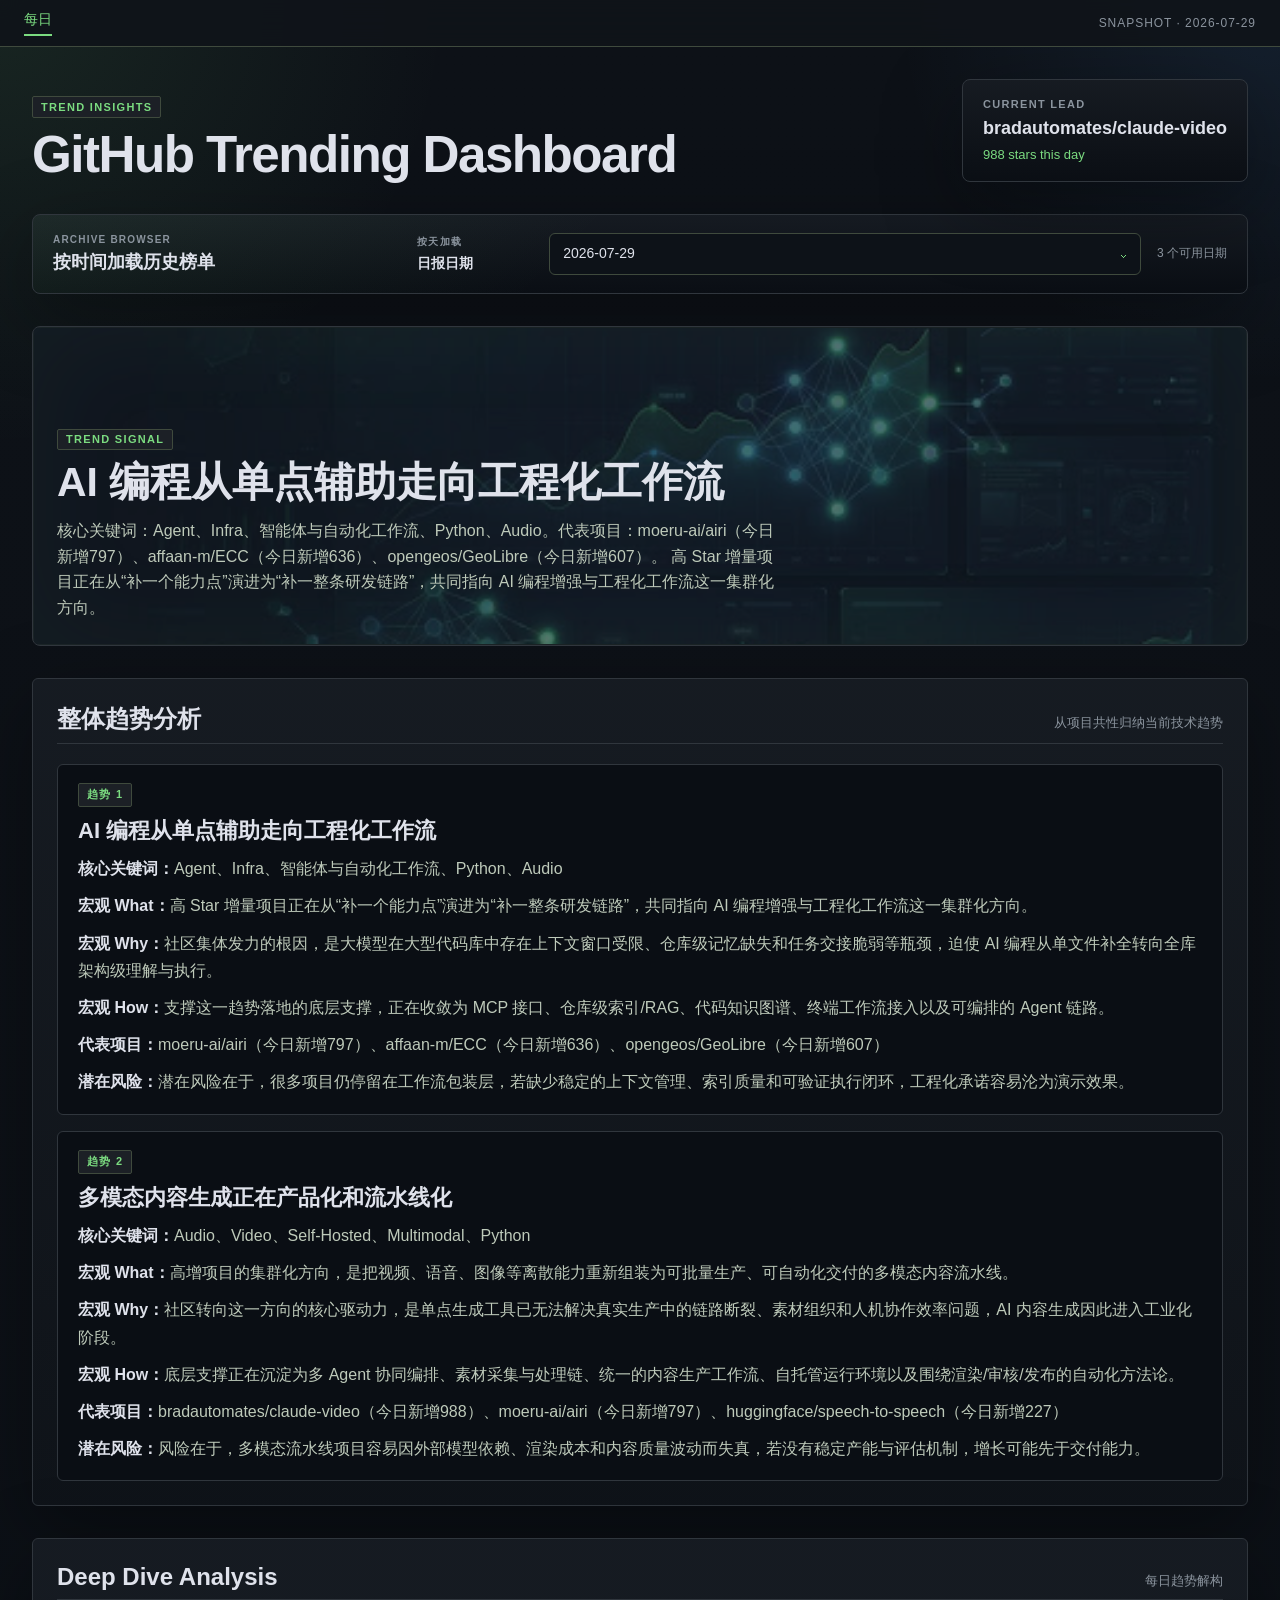
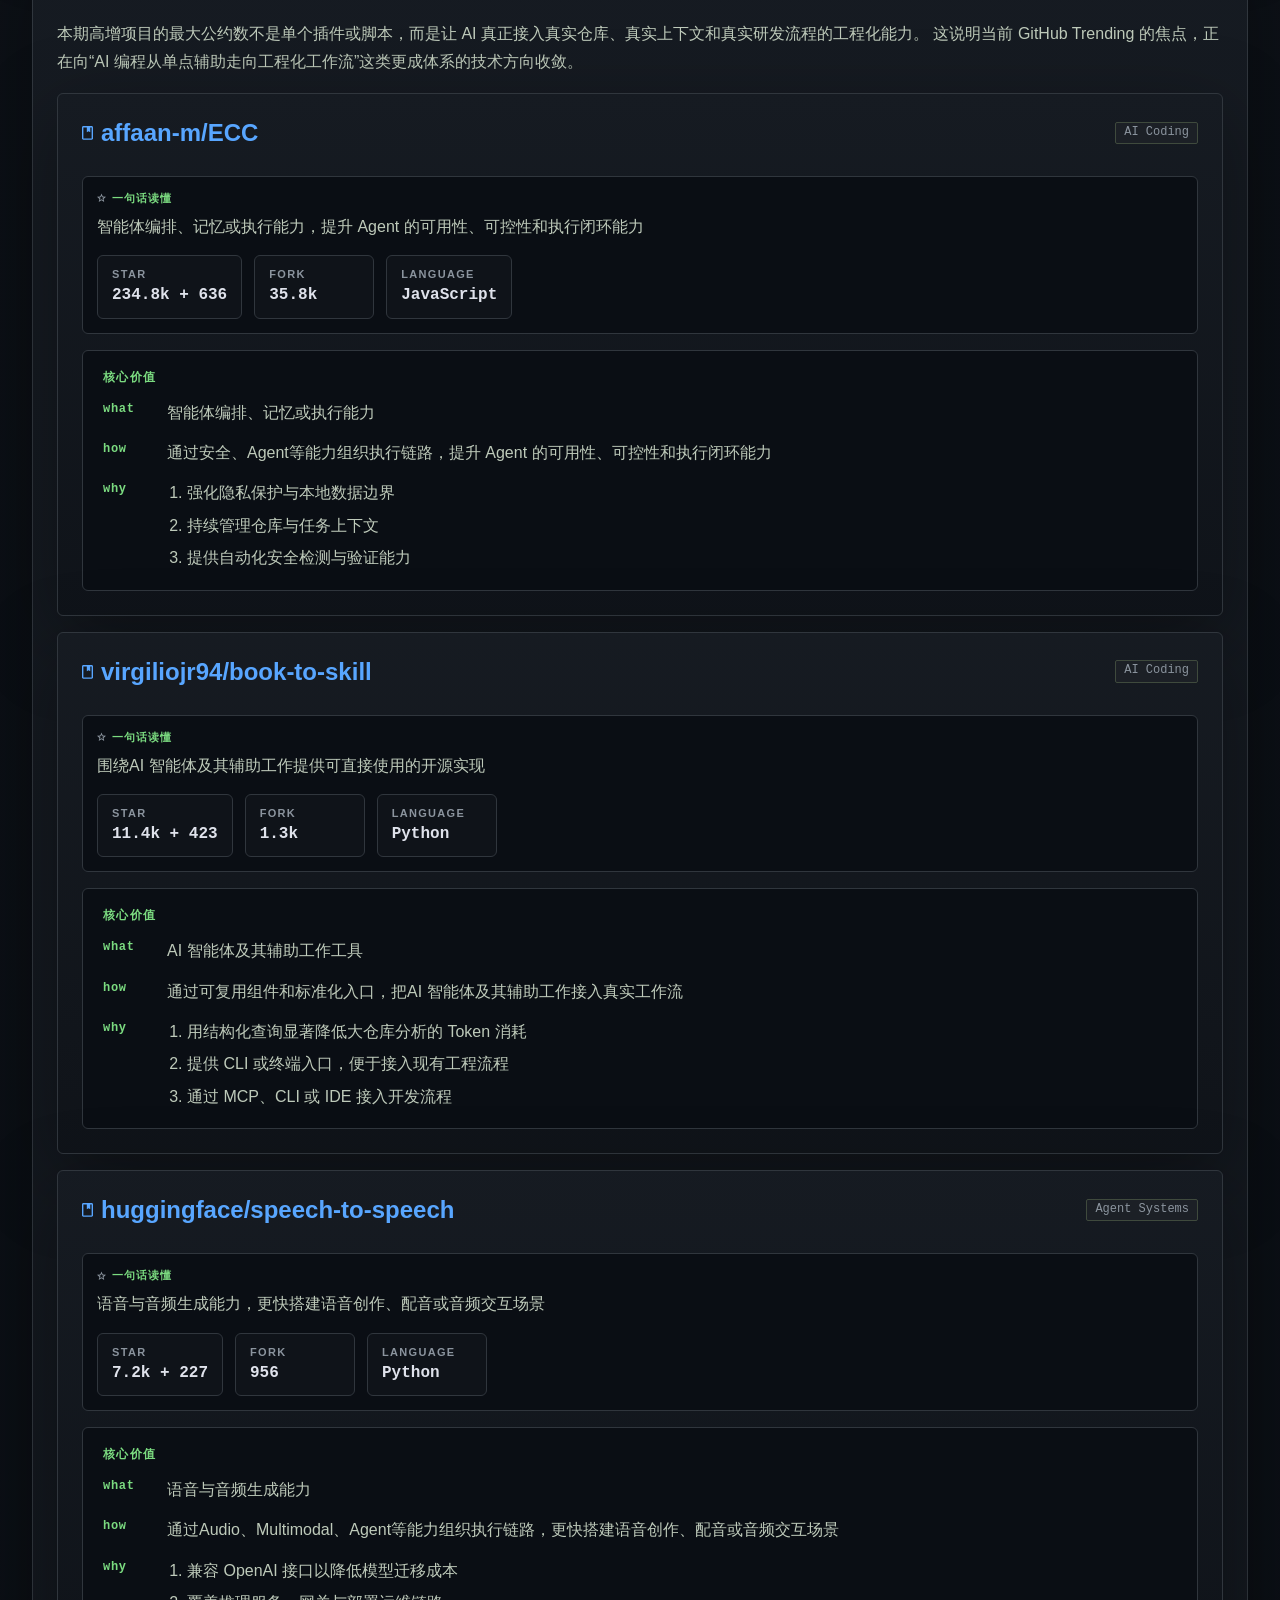
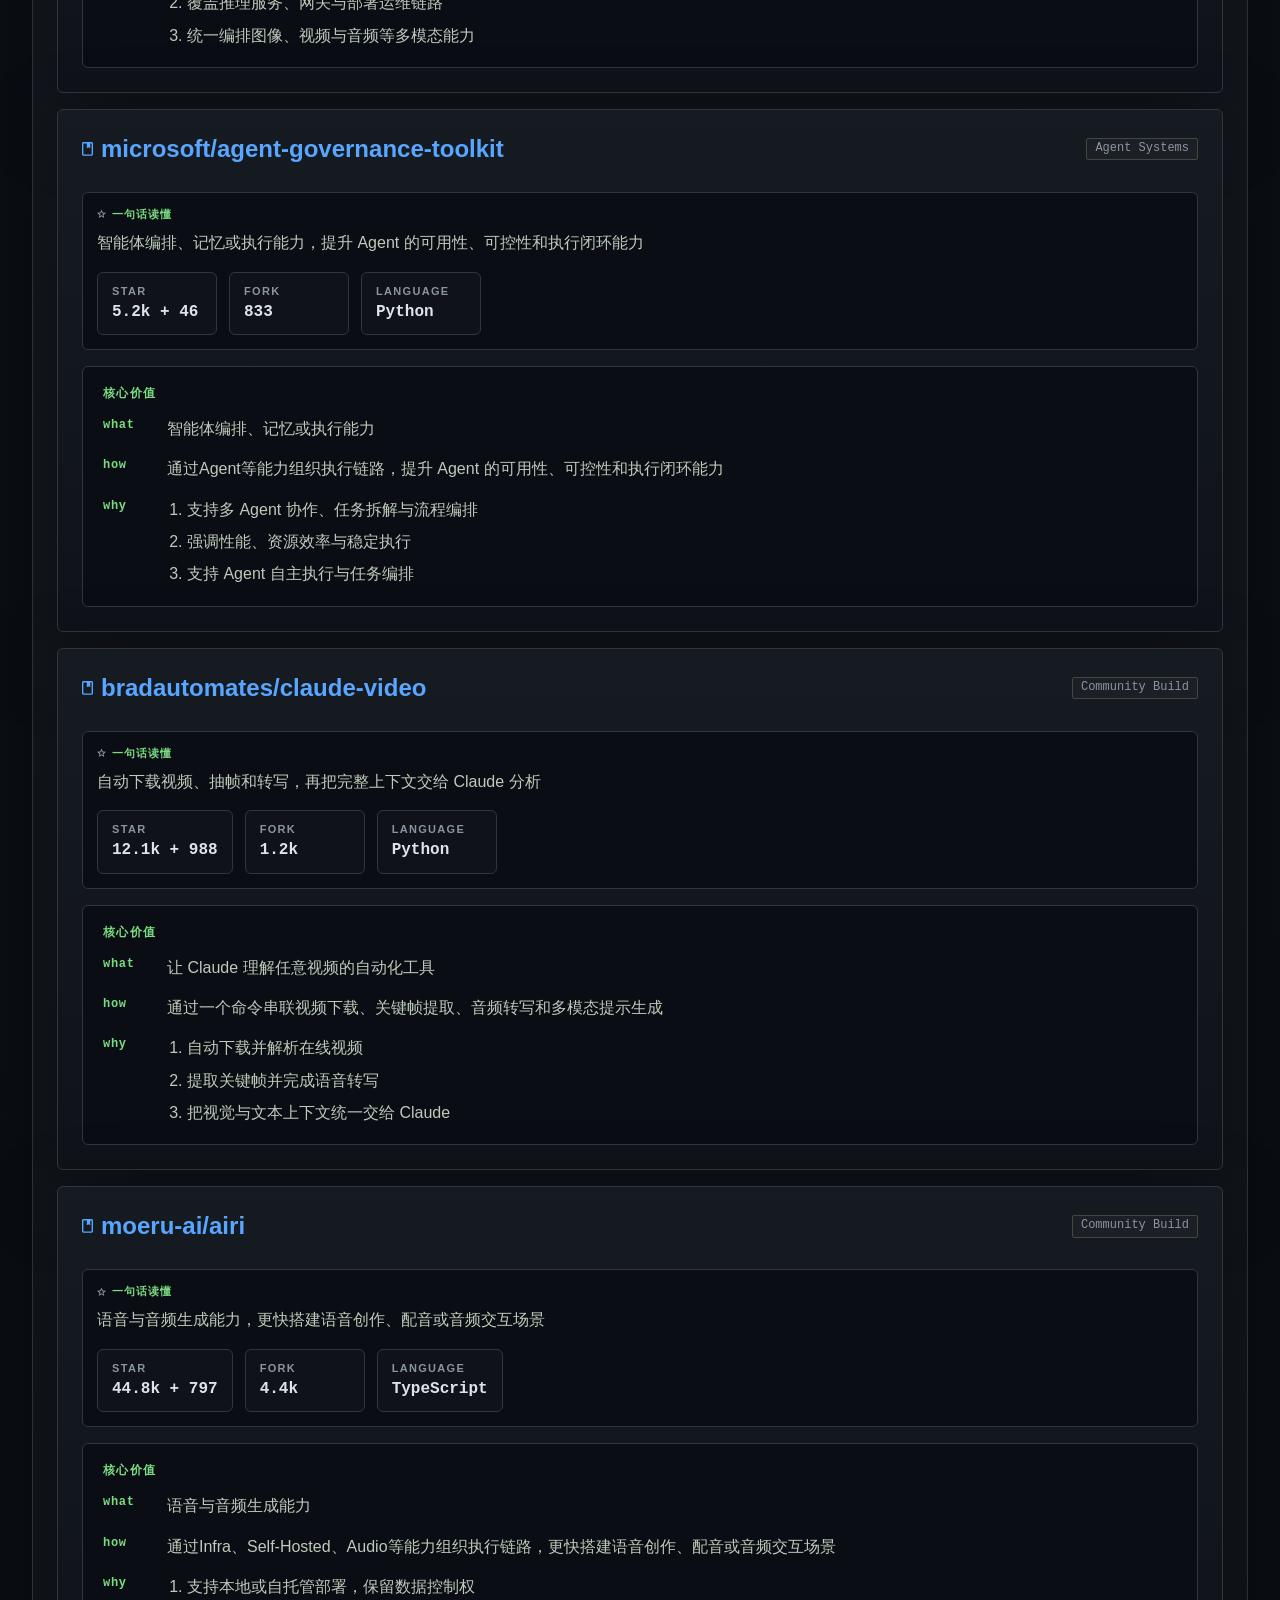
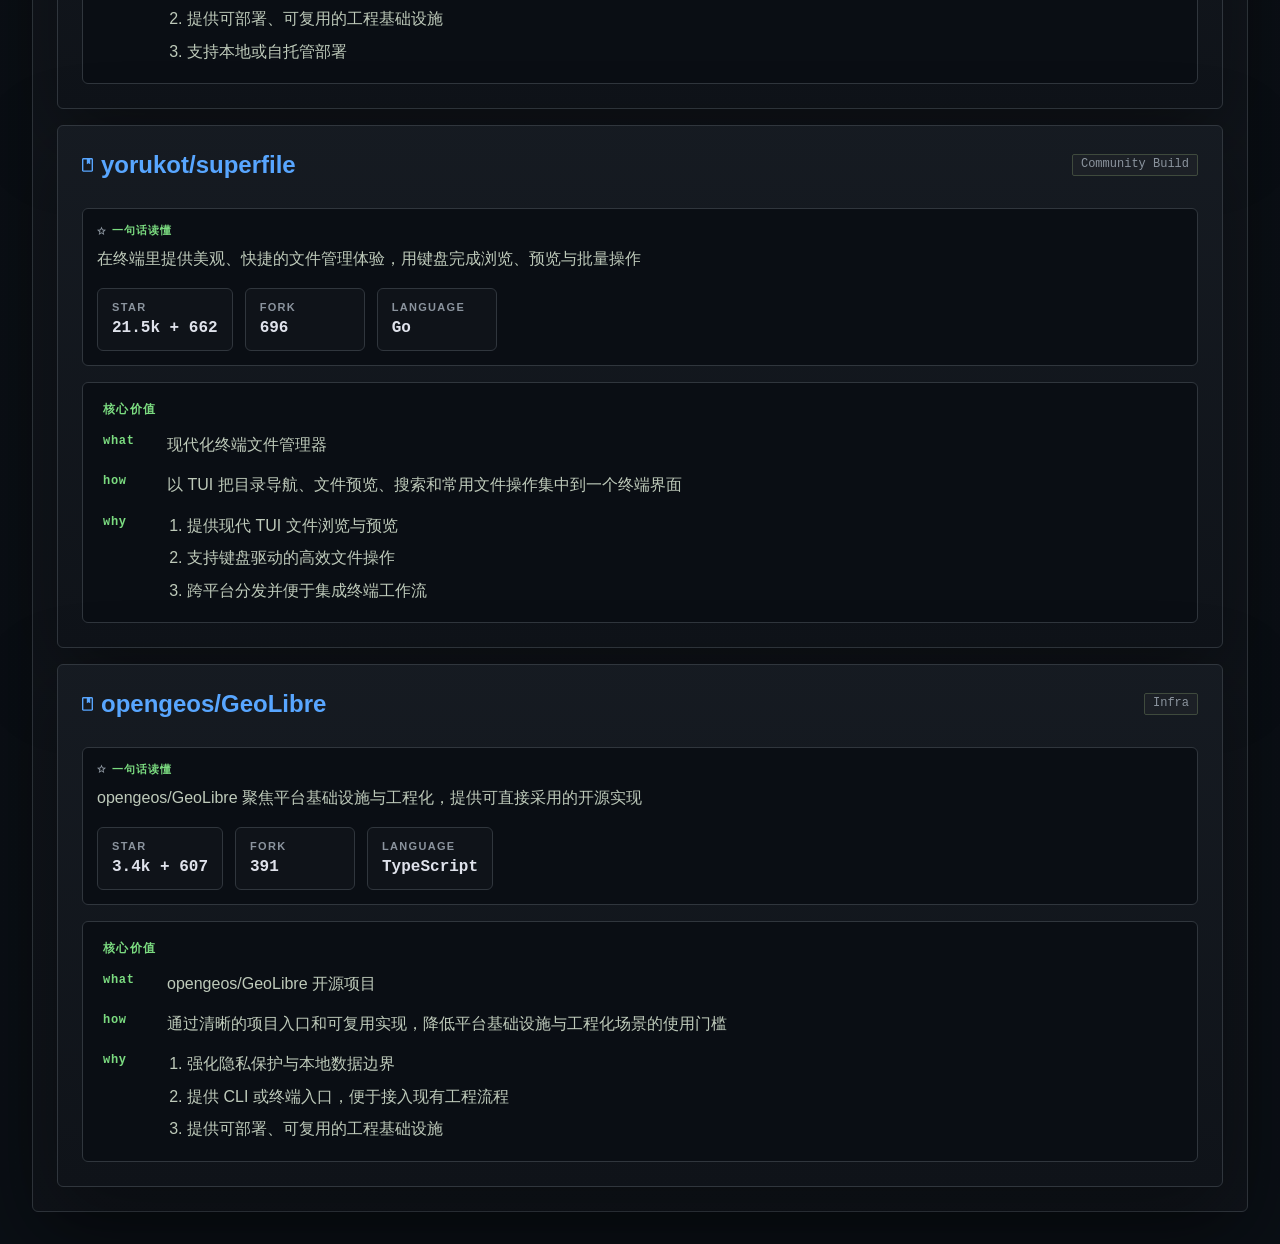
==== reports/github-trending/dashboard/index.html @ 0aaf1861 "reports: add 2026-07-29 trending analysis" ====
<!doctype html>
<html lang="zh-CN">
<head>
  <meta charset="utf-8">
  <meta name="viewport" content="width=device-width, initial-scale=1">
  <title>GitHub Trending Dashboard</title>
  <link rel="stylesheet" href="./styles.css">
</head>
<body>
  <div class="app-shell">
    <header class="topbar">
      <div class="topbar-inner">
        <nav class="period-nav" aria-label="趋势周期切换">

        <button class="nav-link is-active" type="button" data-period-tab="daily">
          每日
        </button>

        </nav>
        <span class="generated-at" data-generated-at>Snapshot · 2026-07-29</span>
      </div>
    </header>

    <main class="page">
      <section class="page-heading">
        <div>
          <span class="section-kicker">Trend Insights</span>
          <h1>GitHub Trending Dashboard</h1>
        </div>
        <div class="headline-callout">
          <span class="callout-label">Current Lead</span>
          <strong data-current-lead>bradautomates/claude-video</strong>
          <span data-current-growth>988 stars this day</span>
        </div>
      </section>

      <section class="snapshot-toolbar" aria-label="历史快照选择">
        <div class="snapshot-toolbar-heading">
          <span>Archive Browser</span>
          <strong>按时间加载历史榜单</strong>
        </div>
        <div class="date-controls">

        <div class="date-control is-active" data-date-control="daily">
          <div class="date-control-copy">
            <span>按天加载</span>
            <strong>日报日期</strong>
          </div>
          <label class="date-select-wrap">
            <span class="sr-only">选择日报日期</span>
            <select data-date-select="daily" aria-label="选择日报日期">

                    <option value="./history/2026-07-29.html?period=daily" selected>2026-07-29</option>

                    <option value="./history/2026-07-28.html?period=daily">2026-07-28</option>

                    <option value="./history/2026-07-27.html?period=daily">2026-07-27</option>

            </select>
          </label>
          <span class="archive-count">3 个可用日期</span>
        </div>

        </div>
      </section>


    <section
      class="period-panel is-active"
      data-period-panel="daily"
      data-lead-name="bradautomates/claude-video"
      data-lead-growth="988 stars this day"
      data-snapshot-date="2026-07-29"
    >
      <div class="hero-card">
        <div class="hero-visual">
          <img src="./assets/hero-background-281466.png" alt="" aria-hidden="true">
        </div>
        <div class="hero-copy">
          <span class="eyebrow">TREND SIGNAL</span>
          <h2>AI 编程从单点辅助走向工程化工作流</h2>
          <p>核心关键词：Agent、Infra、智能体与自动化工作流、Python、Audio。代表项目：moeru-ai/airi（今日新增797）、affaan-m/ECC（今日新增636）、opengeos/GeoLibre（今日新增607）。 高 Star 增量项目正在从“补一个能力点”演进为“补一整条研发链路”，共同指向 AI 编程增强与工程化工作流这一集群化方向。</p>
        </div>
      </div>


      <section class="trend-analysis panel">
        <div class="section-head">
          <h3>整体趋势分析</h3>
          <span>从项目共性归纳当前技术趋势</span>
        </div>
        <div class="trend-list">

                <article class="trend-card">
                  <span class="trend-index">趋势 1</span>
                  <h4>AI 编程从单点辅助走向工程化工作流</h4>
                  <p><strong>核心关键词：</strong>Agent、Infra、智能体与自动化工作流、Python、Audio</p>
                  <p><strong>宏观 What：</strong>高 Star 增量项目正在从“补一个能力点”演进为“补一整条研发链路”，共同指向 AI 编程增强与工程化工作流这一集群化方向。</p>
                  <p><strong>宏观 Why：</strong>社区集体发力的根因，是大模型在大型代码库中存在上下文窗口受限、仓库级记忆缺失和任务交接脆弱等瓶颈，迫使 AI 编程从单文件补全转向全库架构级理解与执行。</p>
                  <p><strong>宏观 How：</strong>支撑这一趋势落地的底层支撑，正在收敛为 MCP 接口、仓库级索引/RAG、代码知识图谱、终端工作流接入以及可编排的 Agent 链路。</p>
                  <p><strong>代表项目：</strong>moeru-ai/airi（今日新增797）、affaan-m/ECC（今日新增636）、opengeos/GeoLibre（今日新增607）</p>
                  <p><strong>潜在风险：</strong>潜在风险在于，很多项目仍停留在工作流包装层，若缺少稳定的上下文管理、索引质量和可验证执行闭环，工程化承诺容易沦为演示效果。</p>
                </article>

                <article class="trend-card">
                  <span class="trend-index">趋势 2</span>
                  <h4>多模态内容生成正在产品化和流水线化</h4>
                  <p><strong>核心关键词：</strong>Audio、Video、Self-Hosted、Multimodal、Python</p>
                  <p><strong>宏观 What：</strong>高增项目的集群化方向，是把视频、语音、图像等离散能力重新组装为可批量生产、可自动化交付的多模态内容流水线。</p>
                  <p><strong>宏观 Why：</strong>社区转向这一方向的核心驱动力，是单点生成工具已无法解决真实生产中的链路断裂、素材组织和人机协作效率问题，AI 内容生成因此进入工业化阶段。</p>
                  <p><strong>宏观 How：</strong>底层支撑正在沉淀为多 Agent 协同编排、素材采集与处理链、统一的内容生产工作流、自托管运行环境以及围绕渲染/审核/发布的自动化方法论。</p>
                  <p><strong>代表项目：</strong>bradautomates/claude-video（今日新增988）、moeru-ai/airi（今日新增797）、huggingface/speech-to-speech（今日新增227）</p>
                  <p><strong>潜在风险：</strong>风险在于，多模态流水线项目容易因外部模型依赖、渲染成本和内容质量波动而失真，若没有稳定产能与评估机制，增长可能先于交付能力。</p>
                </article>

        </div>
      </section>


      <section class="deep-dive-section panel">
        <div class="section-head">
          <h3>Deep Dive Analysis</h3>
          <span>每日趋势解构</span>
        </div>
        <p class="trend-overview">本期高增项目的最大公约数不是单个插件或脚本，而是让 AI 真正接入真实仓库、真实上下文和真实研发流程的工程化能力。 这说明当前 GitHub Trending 的焦点，正在向“AI 编程从单点辅助走向工程化工作流”这类更成体系的技术方向收敛。</p>
        <div class="deep-list">

        <article class="deep-card">
          <div class="card-heading">
            <div class="title-wrap">
              <img src="./assets/repo-icon.svg" alt="" aria-hidden="true" class="icon icon-repo">
              <h3><a href="https://github.com/affaan-m/ECC" target="_blank" rel="noreferrer">affaan-m/ECC</a></h3>
            </div>
            <span class="chip">AI Coding</span>
          </div>
          <div class="insight-panel">
            <div class="insight-title">
              <img src="./assets/spark-icon.svg" alt="" aria-hidden="true" class="icon icon-spark">
              <span>一句话读懂</span>
            </div>
            <p>智能体编排、记忆或执行能力，提升 Agent 的可用性、可控性和执行闭环能力</p>
            <div class="meta-row">

              <div class="meta-pill">
                <span class="meta-label">Star</span>
                <strong class="meta-value">234.8k + 636</strong>
              </div>

              <div class="meta-pill">
                <span class="meta-label">Fork</span>
                <strong class="meta-value">35.8k</strong>
              </div>

              <div class="meta-pill">
                <span class="meta-label">Language</span>
                <strong class="meta-value">JavaScript</strong>
              </div>

            </div>
          </div>
          <div class="core-value-panel">
            <span class="core-value-label">核心价值</span>
            <ul class="core-value-list">

              <li class="core-value-item">
                <strong class="core-value-key">what</strong>
                <span>智能体编排、记忆或执行能力</span>
              </li>

              <li class="core-value-item">
                <strong class="core-value-key">how</strong>
                <span>通过安全、Agent等能力组织执行链路，提升 Agent 的可用性、可控性和执行闭环能力</span>
              </li>

              <li class="core-value-item">
                <strong class="core-value-key">why</strong>
                <ol class="highlight-list">
                  <li>强化隐私保护与本地数据边界</li><li>持续管理仓库与任务上下文</li><li>提供自动化安全检测与验证能力</li>
                </ol>
              </li>

            </ul>
          </div>
        </article>

        <article class="deep-card">
          <div class="card-heading">
            <div class="title-wrap">
              <img src="./assets/repo-icon.svg" alt="" aria-hidden="true" class="icon icon-repo">
              <h3><a href="https://github.com/virgiliojr94/book-to-skill" target="_blank" rel="noreferrer">virgiliojr94/book-to-skill</a></h3>
            </div>
            <span class="chip">AI Coding</span>
          </div>
          <div class="insight-panel">
            <div class="insight-title">
              <img src="./assets/spark-icon.svg" alt="" aria-hidden="true" class="icon icon-spark">
              <span>一句话读懂</span>
            </div>
            <p>围绕AI 智能体及其辅助工作提供可直接使用的开源实现</p>
            <div class="meta-row">

              <div class="meta-pill">
                <span class="meta-label">Star</span>
                <strong class="meta-value">11.4k + 423</strong>
              </div>

              <div class="meta-pill">
                <span class="meta-label">Fork</span>
                <strong class="meta-value">1.3k</strong>
              </div>

              <div class="meta-pill">
                <span class="meta-label">Language</span>
                <strong class="meta-value">Python</strong>
              </div>

            </div>
          </div>
          <div class="core-value-panel">
            <span class="core-value-label">核心价值</span>
            <ul class="core-value-list">

              <li class="core-value-item">
                <strong class="core-value-key">what</strong>
                <span>AI 智能体及其辅助工作工具</span>
              </li>

              <li class="core-value-item">
                <strong class="core-value-key">how</strong>
                <span>通过可复用组件和标准化入口，把AI 智能体及其辅助工作接入真实工作流</span>
              </li>

              <li class="core-value-item">
                <strong class="core-value-key">why</strong>
                <ol class="highlight-list">
                  <li>用结构化查询显著降低大仓库分析的 Token 消耗</li><li>提供 CLI 或终端入口，便于接入现有工程流程</li><li>通过 MCP、CLI 或 IDE 接入开发流程</li>
                </ol>
              </li>

            </ul>
          </div>
        </article>

        <article class="deep-card">
          <div class="card-heading">
            <div class="title-wrap">
              <img src="./assets/repo-icon.svg" alt="" aria-hidden="true" class="icon icon-repo">
              <h3><a href="https://github.com/huggingface/speech-to-speech" target="_blank" rel="noreferrer">huggingface/speech-to-speech</a></h3>
            </div>
            <span class="chip">Agent Systems</span>
          </div>
          <div class="insight-panel">
            <div class="insight-title">
              <img src="./assets/spark-icon.svg" alt="" aria-hidden="true" class="icon icon-spark">
              <span>一句话读懂</span>
            </div>
            <p>语音与音频生成能力，更快搭建语音创作、配音或音频交互场景</p>
            <div class="meta-row">

              <div class="meta-pill">
                <span class="meta-label">Star</span>
                <strong class="meta-value">7.2k + 227</strong>
              </div>

              <div class="meta-pill">
                <span class="meta-label">Fork</span>
                <strong class="meta-value">956</strong>
              </div>

              <div class="meta-pill">
                <span class="meta-label">Language</span>
                <strong class="meta-value">Python</strong>
              </div>

            </div>
          </div>
          <div class="core-value-panel">
            <span class="core-value-label">核心价值</span>
            <ul class="core-value-list">

              <li class="core-value-item">
                <strong class="core-value-key">what</strong>
                <span>语音与音频生成能力</span>
              </li>

              <li class="core-value-item">
                <strong class="core-value-key">how</strong>
                <span>通过Audio、Multimodal、Agent等能力组织执行链路，更快搭建语音创作、配音或音频交互场景</span>
              </li>

              <li class="core-value-item">
                <strong class="core-value-key">why</strong>
                <ol class="highlight-list">
                  <li>兼容 OpenAI 接口以降低模型迁移成本</li><li>覆盖推理服务、网关与部署运维链路</li><li>统一编排图像、视频与音频等多模态能力</li>
                </ol>
              </li>

            </ul>
          </div>
        </article>

        <article class="deep-card">
          <div class="card-heading">
            <div class="title-wrap">
              <img src="./assets/repo-icon.svg" alt="" aria-hidden="true" class="icon icon-repo">
              <h3><a href="https://github.com/microsoft/agent-governance-toolkit" target="_blank" rel="noreferrer">microsoft/agent-governance-toolkit</a></h3>
            </div>
            <span class="chip">Agent Systems</span>
          </div>
          <div class="insight-panel">
            <div class="insight-title">
              <img src="./assets/spark-icon.svg" alt="" aria-hidden="true" class="icon icon-spark">
              <span>一句话读懂</span>
            </div>
            <p>智能体编排、记忆或执行能力，提升 Agent 的可用性、可控性和执行闭环能力</p>
            <div class="meta-row">

              <div class="meta-pill">
                <span class="meta-label">Star</span>
                <strong class="meta-value">5.2k + 46</strong>
              </div>

              <div class="meta-pill">
                <span class="meta-label">Fork</span>
                <strong class="meta-value">833</strong>
              </div>

              <div class="meta-pill">
                <span class="meta-label">Language</span>
                <strong class="meta-value">Python</strong>
              </div>

            </div>
          </div>
          <div class="core-value-panel">
            <span class="core-value-label">核心价值</span>
            <ul class="core-value-list">

              <li class="core-value-item">
                <strong class="core-value-key">what</strong>
                <span>智能体编排、记忆或执行能力</span>
              </li>

              <li class="core-value-item">
                <strong class="core-value-key">how</strong>
                <span>通过Agent等能力组织执行链路，提升 Agent 的可用性、可控性和执行闭环能力</span>
              </li>

              <li class="core-value-item">
                <strong class="core-value-key">why</strong>
                <ol class="highlight-list">
                  <li>支持多 Agent 协作、任务拆解与流程编排</li><li>强调性能、资源效率与稳定执行</li><li>支持 Agent 自主执行与任务编排</li>
                </ol>
              </li>

            </ul>
          </div>
        </article>

        <article class="deep-card">
          <div class="card-heading">
            <div class="title-wrap">
              <img src="./assets/repo-icon.svg" alt="" aria-hidden="true" class="icon icon-repo">
              <h3><a href="https://github.com/bradautomates/claude-video" target="_blank" rel="noreferrer">bradautomates/claude-video</a></h3>
            </div>
            <span class="chip">Community Build</span>
          </div>
          <div class="insight-panel">
            <div class="insight-title">
              <img src="./assets/spark-icon.svg" alt="" aria-hidden="true" class="icon icon-spark">
              <span>一句话读懂</span>
            </div>
            <p>自动下载视频、抽帧和转写，再把完整上下文交给 Claude 分析</p>
            <div class="meta-row">

              <div class="meta-pill">
                <span class="meta-label">Star</span>
                <strong class="meta-value">12.1k + 988</strong>
              </div>

              <div class="meta-pill">
                <span class="meta-label">Fork</span>
                <strong class="meta-value">1.2k</strong>
              </div>

              <div class="meta-pill">
                <span class="meta-label">Language</span>
                <strong class="meta-value">Python</strong>
              </div>

            </div>
          </div>
          <div class="core-value-panel">
            <span class="core-value-label">核心价值</span>
            <ul class="core-value-list">

              <li class="core-value-item">
                <strong class="core-value-key">what</strong>
                <span>让 Claude 理解任意视频的自动化工具</span>
              </li>

              <li class="core-value-item">
                <strong class="core-value-key">how</strong>
                <span>通过一个命令串联视频下载、关键帧提取、音频转写和多模态提示生成</span>
              </li>

              <li class="core-value-item">
                <strong class="core-value-key">why</strong>
                <ol class="highlight-list">
                  <li>自动下载并解析在线视频</li><li>提取关键帧并完成语音转写</li><li>把视觉与文本上下文统一交给 Claude</li>
                </ol>
              </li>

            </ul>
          </div>
        </article>

        <article class="deep-card">
          <div class="card-heading">
            <div class="title-wrap">
              <img src="./assets/repo-icon.svg" alt="" aria-hidden="true" class="icon icon-repo">
              <h3><a href="https://github.com/moeru-ai/airi" target="_blank" rel="noreferrer">moeru-ai/airi</a></h3>
            </div>
            <span class="chip">Community Build</span>
          </div>
          <div class="insight-panel">
            <div class="insight-title">
              <img src="./assets/spark-icon.svg" alt="" aria-hidden="true" class="icon icon-spark">
              <span>一句话读懂</span>
            </div>
            <p>语音与音频生成能力，更快搭建语音创作、配音或音频交互场景</p>
            <div class="meta-row">

              <div class="meta-pill">
                <span class="meta-label">Star</span>
                <strong class="meta-value">44.8k + 797</strong>
              </div>

              <div class="meta-pill">
                <span class="meta-label">Fork</span>
                <strong class="meta-value">4.4k</strong>
              </div>

              <div class="meta-pill">
                <span class="meta-label">Language</span>
                <strong class="meta-value">TypeScript</strong>
              </div>

            </div>
          </div>
          <div class="core-value-panel">
            <span class="core-value-label">核心价值</span>
            <ul class="core-value-list">

              <li class="core-value-item">
                <strong class="core-value-key">what</strong>
                <span>语音与音频生成能力</span>
              </li>

              <li class="core-value-item">
                <strong class="core-value-key">how</strong>
                <span>通过Infra、Self-Hosted、Audio等能力组织执行链路，更快搭建语音创作、配音或音频交互场景</span>
              </li>

              <li class="core-value-item">
                <strong class="core-value-key">why</strong>
                <ol class="highlight-list">
                  <li>支持本地或自托管部署，保留数据控制权</li><li>提供可部署、可复用的工程基础设施</li><li>支持本地或自托管部署</li>
                </ol>
              </li>

            </ul>
          </div>
        </article>

        <article class="deep-card">
          <div class="card-heading">
            <div class="title-wrap">
              <img src="./assets/repo-icon.svg" alt="" aria-hidden="true" class="icon icon-repo">
              <h3><a href="https://github.com/yorukot/superfile" target="_blank" rel="noreferrer">yorukot/superfile</a></h3>
            </div>
            <span class="chip">Community Build</span>
          </div>
          <div class="insight-panel">
            <div class="insight-title">
              <img src="./assets/spark-icon.svg" alt="" aria-hidden="true" class="icon icon-spark">
              <span>一句话读懂</span>
            </div>
            <p>在终端里提供美观、快捷的文件管理体验，用键盘完成浏览、预览与批量操作</p>
            <div class="meta-row">

              <div class="meta-pill">
                <span class="meta-label">Star</span>
                <strong class="meta-value">21.5k + 662</strong>
              </div>

              <div class="meta-pill">
                <span class="meta-label">Fork</span>
                <strong class="meta-value">696</strong>
              </div>

              <div class="meta-pill">
                <span class="meta-label">Language</span>
                <strong class="meta-value">Go</strong>
              </div>

            </div>
          </div>
          <div class="core-value-panel">
            <span class="core-value-label">核心价值</span>
            <ul class="core-value-list">

              <li class="core-value-item">
                <strong class="core-value-key">what</strong>
                <span>现代化终端文件管理器</span>
              </li>

              <li class="core-value-item">
                <strong class="core-value-key">how</strong>
                <span>以 TUI 把目录导航、文件预览、搜索和常用文件操作集中到一个终端界面</span>
              </li>

              <li class="core-value-item">
                <strong class="core-value-key">why</strong>
                <ol class="highlight-list">
                  <li>提供现代 TUI 文件浏览与预览</li><li>支持键盘驱动的高效文件操作</li><li>跨平台分发并便于集成终端工作流</li>
                </ol>
              </li>

            </ul>
          </div>
        </article>

        <article class="deep-card">
          <div class="card-heading">
            <div class="title-wrap">
              <img src="./assets/repo-icon.svg" alt="" aria-hidden="true" class="icon icon-repo">
              <h3><a href="https://github.com/opengeos/GeoLibre" target="_blank" rel="noreferrer">opengeos/GeoLibre</a></h3>
            </div>
            <span class="chip">Infra</span>
          </div>
          <div class="insight-panel">
            <div class="insight-title">
              <img src="./assets/spark-icon.svg" alt="" aria-hidden="true" class="icon icon-spark">
              <span>一句话读懂</span>
            </div>
            <p>opengeos/GeoLibre 聚焦平台基础设施与工程化，提供可直接采用的开源实现</p>
            <div class="meta-row">

              <div class="meta-pill">
                <span class="meta-label">Star</span>
                <strong class="meta-value">3.4k + 607</strong>
              </div>

              <div class="meta-pill">
                <span class="meta-label">Fork</span>
                <strong class="meta-value">391</strong>
              </div>

              <div class="meta-pill">
                <span class="meta-label">Language</span>
                <strong class="meta-value">TypeScript</strong>
              </div>

            </div>
          </div>
          <div class="core-value-panel">
            <span class="core-value-label">核心价值</span>
            <ul class="core-value-list">

              <li class="core-value-item">
                <strong class="core-value-key">what</strong>
                <span>opengeos/GeoLibre 开源项目</span>
              </li>

              <li class="core-value-item">
                <strong class="core-value-key">how</strong>
                <span>通过清晰的项目入口和可复用实现，降低平台基础设施与工程化场景的使用门槛</span>
              </li>

              <li class="core-value-item">
                <strong class="core-value-key">why</strong>
                <ol class="highlight-list">
                  <li>强化隐私保护与本地数据边界</li><li>提供 CLI 或终端入口，便于接入现有工程流程</li><li>提供可部署、可复用的工程基础设施</li>
                </ol>
              </li>

            </ul>
          </div>
        </article>

        </div>
      </section>
    </section>

    </main>
  </div>

  <script>
    const tabs = Array.from(document.querySelectorAll("[data-period-tab]"));
    const panels = Array.from(document.querySelectorAll("[data-period-panel]"));
    const dateControls = Array.from(document.querySelectorAll("[data-date-control]"));
    const dateSelects = Array.from(document.querySelectorAll("[data-date-select]"));
    const leadName = document.querySelector("[data-current-lead]");
    const leadGrowth = document.querySelector("[data-current-growth]");
    const generatedAt = document.querySelector("[data-generated-at]");

    function setActivePeriod(period) {
      const activePanel = panels.find((panel) => panel.dataset.periodPanel === period);
      if (!activePanel) {
        return;
      }

      tabs.forEach((tab) => {
        tab.classList.toggle("is-active", tab.dataset.periodTab === period);
      });

      panels.forEach((panel) => {
        panel.classList.toggle("is-active", panel.dataset.periodPanel === period);
      });

      dateControls.forEach((control) => {
        control.classList.toggle("is-active", control.dataset.dateControl === period);
      });

      leadName.textContent = activePanel.dataset.leadName || "";
      leadGrowth.textContent = activePanel.dataset.leadGrowth || "";
      generatedAt.textContent = "Snapshot · " + (activePanel.dataset.snapshotDate || "");
    }

    tabs.forEach((tab) => {
      tab.addEventListener("click", () => setActivePeriod(tab.dataset.periodTab));
    });

    dateSelects.forEach((select) => {
      select.addEventListener("change", () => {
        if (select.value) {
          window.location.href = select.value;
        }
      });
    });

    const requestedPeriod = new URLSearchParams(window.location.search).get("period");
    setActivePeriod(tabs.some((tab) => tab.dataset.periodTab === requestedPeriod) ? requestedPeriod : "daily");
  </script>
</body>
</html>
---- reports/github-trending/dashboard/styles.css ----
:root {
  --bg: #0d1117;
  --bg-elevated: #10141a;
  --panel: #161b22;
  --panel-2: #0a0e14;
  --panel-3: #1c2026;
  --line: #30363d;
  --line-soft: #3f4a3d;
  --text: #dfe2eb;
  --muted: #8b949e;
  --accent: #7bdb80;
  --accent-soft: rgba(123, 219, 128, 0.12);
  --link: #58a6ff;
  --shadow: 0 24px 80px rgba(0, 0, 0, 0.35);
}

* {
  box-sizing: border-box;
}

html {
  color-scheme: dark;
}

body {
  margin: 0;
  min-height: 100vh;
  background:
    radial-gradient(circle at top left, rgba(123, 219, 128, 0.10), transparent 28rem),
    radial-gradient(circle at top right, rgba(88, 166, 255, 0.10), transparent 24rem),
    linear-gradient(180deg, #0d1117 0%, #0b1016 100%);
  color: var(--text);
  font-family: "Inter", "Segoe UI", "PingFang SC", "Microsoft YaHei", sans-serif;
}

a {
  color: inherit;
}

.app-shell {
  min-height: 100vh;
}

.topbar {
  position: sticky;
  top: 0;
  z-index: 10;
  background: rgba(16, 20, 26, 0.92);
  border-bottom: 1px solid var(--line-soft);
  backdrop-filter: blur(12px);
}

.topbar-inner {
  max-width: 1280px;
  margin: 0 auto;
  padding: 10px 24px;
  display: flex;
  align-items: center;
  justify-content: space-between;
  gap: 24px;
}

.period-nav {
  display: flex;
  align-items: center;
  gap: 16px;
}

.nav-link {
  border: 0;
  border-bottom: 2px solid transparent;
  background: transparent;
  color: #becaba;
  padding: 0 0 4px;
  font: 500 14px/1.4 "WenQuanYi Zen Hei", "PingFang SC", sans-serif;
  cursor: pointer;
}

.nav-link.is-active {
  color: var(--accent);
  border-bottom-color: var(--accent);
}

.generated-at {
  color: var(--muted);
  font-size: 12px;
  letter-spacing: 0.08em;
  text-transform: uppercase;
}

.page {
  max-width: 1280px;
  margin: 0 auto;
  padding: 32px;
}

.page-heading {
  display: flex;
  align-items: flex-end;
  justify-content: space-between;
  gap: 24px;
  margin-bottom: 32px;
}

.section-kicker {
  display: inline-block;
  margin-bottom: 10px;
  padding: 4px 8px;
  border: 1px solid var(--line-soft);
  border-radius: 2px;
  background: var(--panel-3);
  color: var(--accent);
  font-size: 11px;
  font-weight: 600;
  letter-spacing: 0.12em;
  text-transform: uppercase;
}

.page-heading h1 {
  margin: 0;
  font-size: clamp(32px, 4vw, 52px);
  line-height: 1.04;
  letter-spacing: -0.03em;
}

.page-heading p {
  max-width: 760px;
  margin: 12px 0 0;
  color: #becaba;
  line-height: 1.6;
}

.headline-callout {
  min-width: 260px;
  padding: 18px 20px;
  border: 1px solid var(--line);
  border-radius: 8px;
  background: linear-gradient(180deg, rgba(22, 27, 34, 0.96), rgba(10, 14, 20, 0.96));
  box-shadow: var(--shadow);
}

.callout-label {
  display: block;
  margin-bottom: 8px;
  color: var(--muted);
  font-size: 11px;
  font-weight: 600;
  letter-spacing: 0.12em;
  text-transform: uppercase;
}

.headline-callout strong {
  display: block;
  margin-bottom: 6px;
  font-size: 18px;
}

.headline-callout span:last-child {
  color: var(--accent);
  font-size: 13px;
}

.sr-only {
  position: absolute;
  width: 1px;
  height: 1px;
  padding: 0;
  margin: -1px;
  overflow: hidden;
  clip: rect(0, 0, 0, 0);
  white-space: nowrap;
  border: 0;
}

.snapshot-toolbar {
  display: grid;
  grid-template-columns: minmax(180px, 0.42fr) minmax(0, 1fr);
  gap: 24px;
  align-items: center;
  margin-bottom: 32px;
  padding: 18px 20px;
  border: 1px solid var(--line);
  border-radius: 8px;
  background:
    linear-gradient(135deg, rgba(123, 219, 128, 0.08), transparent 45%),
    linear-gradient(180deg, rgba(22, 27, 34, 0.96), rgba(10, 14, 20, 0.96));
  box-shadow: var(--shadow);
}

.snapshot-toolbar-heading span,
.date-control-copy span {
  display: block;
  margin-bottom: 5px;
  color: var(--muted);
  font-size: 10px;
  font-weight: 600;
  letter-spacing: 0.12em;
  text-transform: uppercase;
}

.snapshot-toolbar-heading strong {
  font-size: 18px;
}

.date-control {
  display: none;
  grid-template-columns: minmax(116px, auto) minmax(240px, 1fr) auto;
  gap: 16px;
  align-items: center;
}

.date-control.is-active {
  display: grid;
}

.date-control-copy strong {
  font-size: 14px;
}

.date-select-wrap {
  position: relative;
  display: block;
}

.date-select-wrap::after {
  content: "⌄";
  position: absolute;
  top: 50%;
  right: 14px;
  color: var(--accent);
  pointer-events: none;
  transform: translateY(-58%);
}

.date-select-wrap select {
  width: 100%;
  min-height: 42px;
  padding: 9px 42px 9px 13px;
  border: 1px solid var(--line-soft);
  border-radius: 6px;
  outline: none;
  appearance: none;
  background: #0d1218;
  color: var(--text);
  font: 500 14px/1.4 "Inter", "PingFang SC", sans-serif;
  cursor: pointer;
}

.date-select-wrap select:hover,
.date-select-wrap select:focus-visible {
  border-color: var(--accent);
  box-shadow: 0 0 0 3px var(--accent-soft);
}

.archive-count {
  color: var(--muted);
  font-size: 12px;
  white-space: nowrap;
}

.period-panel {
  display: none;
}

.period-panel.is-active {
  display: block;
}

.hero-card {
  position: relative;
  overflow: hidden;
  min-height: 320px;
  margin-bottom: 32px;
  padding: 24px;
  border: 1px solid var(--line);
  border-radius: 8px;
  background: #161b22;
  box-shadow: inset 0 0 100px 1px rgba(123, 219, 128, 0.08);
}

.hero-visual {
  position: absolute;
  inset: 1px;
  opacity: 0.4;
}

.hero-visual img {
  width: 100%;
  height: 100%;
  object-fit: cover;
}

.hero-copy {
  position: relative;
  z-index: 1;
  max-width: 720px;
  display: flex;
  flex-direction: column;
  justify-content: flex-end;
  min-height: 270px;
}

.eyebrow {
  display: inline-flex;
  width: fit-content;
  margin-bottom: 8px;
  padding: 3px 8px 4px;
  border: 1px solid var(--line-soft);
  border-radius: 2px;
  background: var(--panel-3);
  color: var(--accent);
  font-size: 11px;
  font-weight: 600;
  letter-spacing: 0.12em;
  text-transform: uppercase;
}

.hero-copy h2 {
  margin: 0;
  font-size: clamp(28px, 3.2vw, 42px);
  line-height: 1.18;
}

.hero-copy p {
  margin: 12px 0 0;
  color: #becaba;
  line-height: 1.6;
}

.stats-grid {
  display: grid;
  grid-template-columns: repeat(4, minmax(0, 1fr));
  gap: 16px;
  margin-bottom: 32px;
}

.stat-card,
.panel,
.deep-card {
  background: linear-gradient(180deg, rgba(22, 27, 34, 0.96), rgba(15, 19, 25, 0.96));
  border: 1px solid var(--line);
  border-radius: 6px;
  box-shadow: var(--shadow);
}

.stat-card {
  padding: 18px;
}

.stat-label,
.stat-detail {
  display: block;
  color: var(--muted);
  font-size: 12px;
}

.stat-label {
  margin-bottom: 8px;
  text-transform: uppercase;
  letter-spacing: 0.08em;
}

.stat-value {
  display: block;
  margin-bottom: 8px;
  font-size: 22px;
  line-height: 1.1;
}

.panel {
  padding: 24px;
}

.trend-analysis {
  margin-bottom: 32px;
}

.trend-list {
  display: grid;
  grid-template-columns: 1fr;
  gap: 16px;
}

.trend-overview {
  margin: 0 0 18px;
  color: #becaba;
  line-height: 1.7;
}

.trend-card {
  padding: 18px 20px;
  border: 1px solid var(--line);
  border-radius: 6px;
  background: var(--panel-2);
}

.trend-index {
  display: inline-flex;
  margin-bottom: 10px;
  padding: 3px 8px 4px;
  border: 1px solid var(--line-soft);
  border-radius: 2px;
  background: var(--panel-3);
  color: var(--accent);
  font-size: 11px;
  font-weight: 600;
  letter-spacing: 0.12em;
  text-transform: uppercase;
}

.trend-card h4 {
  margin: 0 0 10px;
  font-size: 22px;
  line-height: 1.3;
}

.trend-card p {
  margin: 0;
  color: #becaba;
  line-height: 1.7;
}

.trend-card p + p {
  margin-top: 10px;
}

.trend-card strong {
  color: var(--text);
}

.section-head {
  display: flex;
  align-items: baseline;
  justify-content: space-between;
  gap: 16px;
  margin-bottom: 20px;
  padding-bottom: 8px;
  border-bottom: 1px solid var(--line);
}

.section-head h3 {
  margin: 0;
  font-size: 24px;
}

.section-head span {
  color: var(--muted);
  font-size: 13px;
}

.deep-list {
  display: grid;
  grid-template-columns: 1fr;
  gap: 16px;
}

.deep-card {
  display: flex;
  flex-direction: column;
  gap: 16px;
  padding: 24px;
}

.card-heading {
  display: flex;
  align-items: center;
  justify-content: space-between;
  gap: 12px;
}

.title-wrap {
  display: flex;
  align-items: center;
  gap: 8px;
  min-width: 0;
}

.title-wrap h3 {
  margin: 0;
  font-size: 24px;
  line-height: 1.25;
}

.title-wrap a {
  color: var(--link);
  text-decoration: none;
}

.title-wrap a:hover {
  text-decoration: underline;
}

.chip {
  display: inline-flex;
  align-items: center;
  padding: 2px 8px 4px;
  border: 1px solid var(--line-soft);
  border-radius: 2px;
  background: var(--panel-3);
  color: var(--muted);
  font: 400 12px/1.2 "JetBrains Mono", monospace;
  white-space: nowrap;
}

.insight-panel {
  margin-top: 12px;
  padding: 14px;
  border: 1px solid var(--line);
  border-radius: 6px;
  background: var(--panel-2);
}

.insight-title {
  display: flex;
  align-items: center;
  gap: 6px;
  color: var(--accent);
  font-size: 11px;
  font-weight: 600;
  letter-spacing: 0.08em;
  text-transform: uppercase;
}

.insight-panel p {
  margin: 8px 0 0;
  color: #becaba;
  line-height: 1.6;
}

.meta-row {
  display: flex;
  flex-wrap: wrap;
  gap: 12px;
  margin-top: 16px;
}

.meta-pill {
  min-width: 120px;
  padding: 12px 14px;
  border: 1px solid var(--line);
  border-radius: 6px;
  background: rgba(255, 255, 255, 0.02);
}

.meta-label {
  display: block;
  margin-bottom: 6px;
  color: var(--muted);
  font-size: 11px;
  font-weight: 600;
  letter-spacing: 0.12em;
  text-transform: uppercase;
}

.meta-value {
  display: block;
  color: var(--text);
  font: 700 16px/1.2 "JetBrains Mono", monospace;
}

.bullet-list {
  margin: 0;
  padding-left: 20px;
  color: #becaba;
}

.bullet-list li + li {
  margin-top: 10px;
}

.core-value-list {
  display: grid;
  gap: 14px;
  margin: 0;
  padding: 0;
  list-style: none;
  color: #becaba;
}

.core-value-item {
  display: grid;
  grid-template-columns: 52px minmax(0, 1fr);
  gap: 12px;
  align-items: start;
  line-height: 1.65;
}

.core-value-key {
  color: var(--accent);
  font: 700 12px/1.6 "JetBrains Mono", monospace;
  letter-spacing: 0.06em;
  text-transform: lowercase;
}

.highlight-list {
  display: grid;
  gap: 6px;
  margin: 0;
  padding-left: 20px;
}

.core-value-panel {
  padding: 18px 18px 18px 20px;
  border: 1px solid var(--line);
  border-radius: 6px;
  background: var(--panel-2);
}

.core-value-label {
  display: block;
  margin-bottom: 14px;
  color: var(--accent);
  font-size: 12px;
  font-weight: 600;
  letter-spacing: 0.12em;
  text-transform: uppercase;
}

.icon {
  width: 12px;
  height: 12px;
  flex: 0 0 auto;
}

.icon-repo {
  width: 11px;
  height: 14px;
}

.icon-spark {
  width: 9px;
  height: 12px;
}

@media (max-width: 1080px) {
  .stats-grid {
    grid-template-columns: repeat(2, minmax(0, 1fr));
  }

  .page-heading {
    flex-direction: column;
    align-items: stretch;
  }

  .snapshot-toolbar {
    grid-template-columns: 1fr;
  }
}

@media (max-width: 720px) {
  .page {
    padding: 20px;
  }

  .topbar-inner {
    padding: 10px 20px;
    flex-direction: column;
    align-items: flex-start;
  }

  .stats-grid {
    grid-template-columns: 1fr;
  }

  .snapshot-toolbar {
    padding: 16px;
  }

  .date-control.is-active {
    grid-template-columns: 1fr;
    gap: 10px;
  }

  .archive-count {
    white-space: normal;
  }

  .hero-card,
  .panel,
  .deep-card,
  .stat-card {
    padding: 18px;
  }

  .meta-pill {
    min-width: calc(50% - 6px);
  }

  .title-wrap h3,
  .section-head h3 {
    font-size: 20px;
  }

  .card-heading {
    align-items: flex-start;
    flex-direction: column;
  }
}
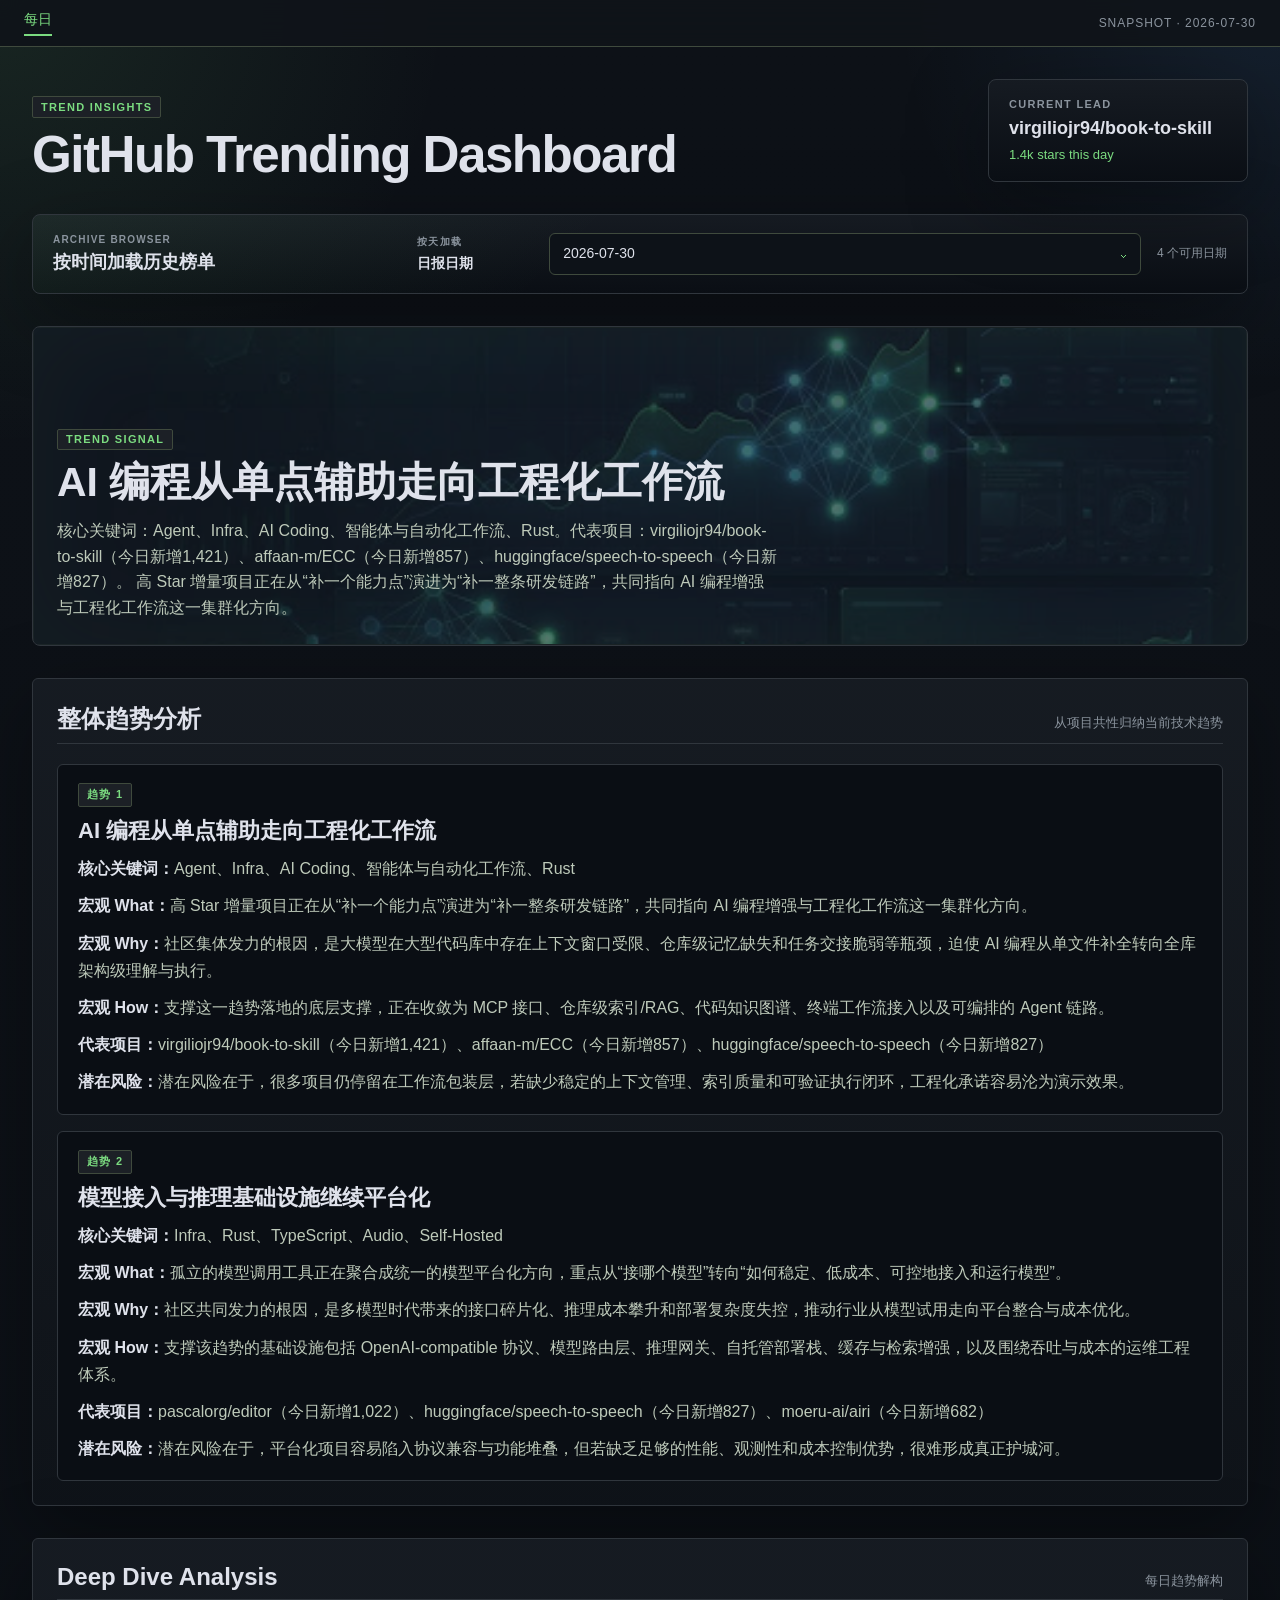
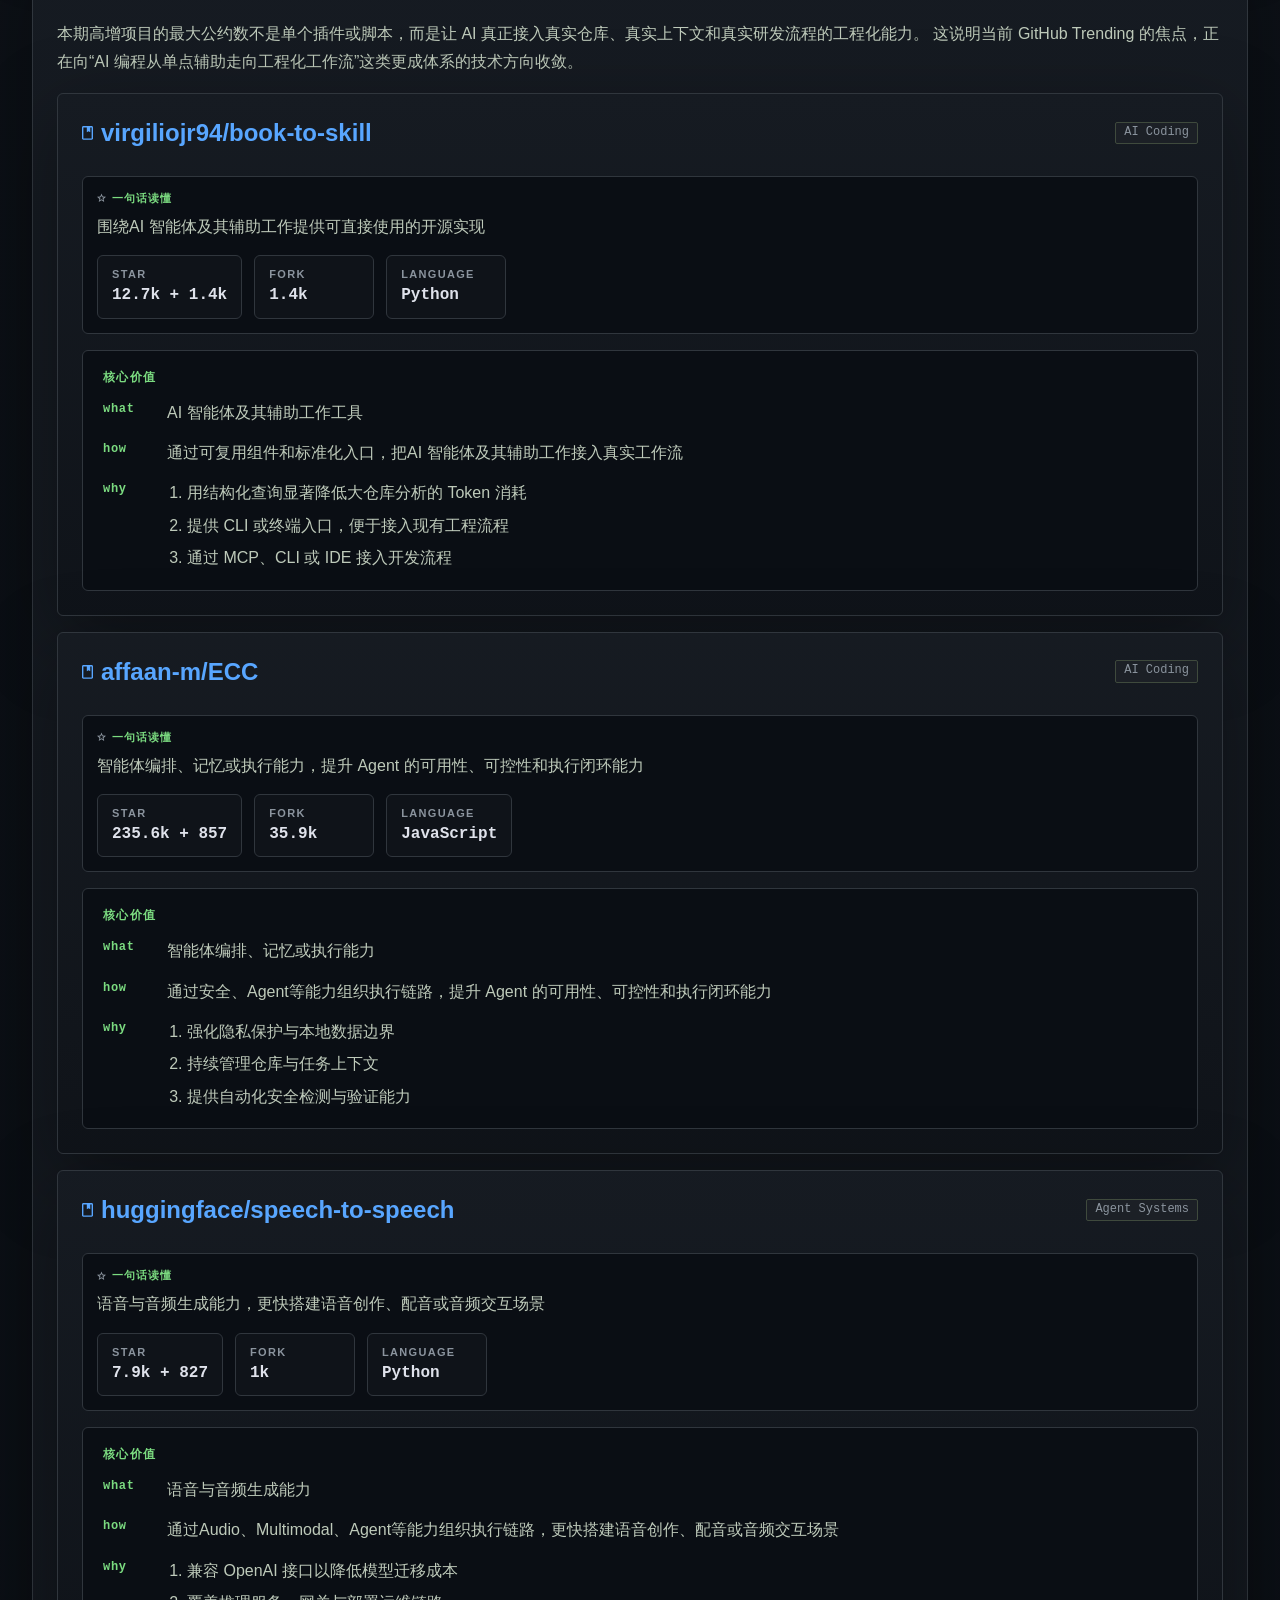
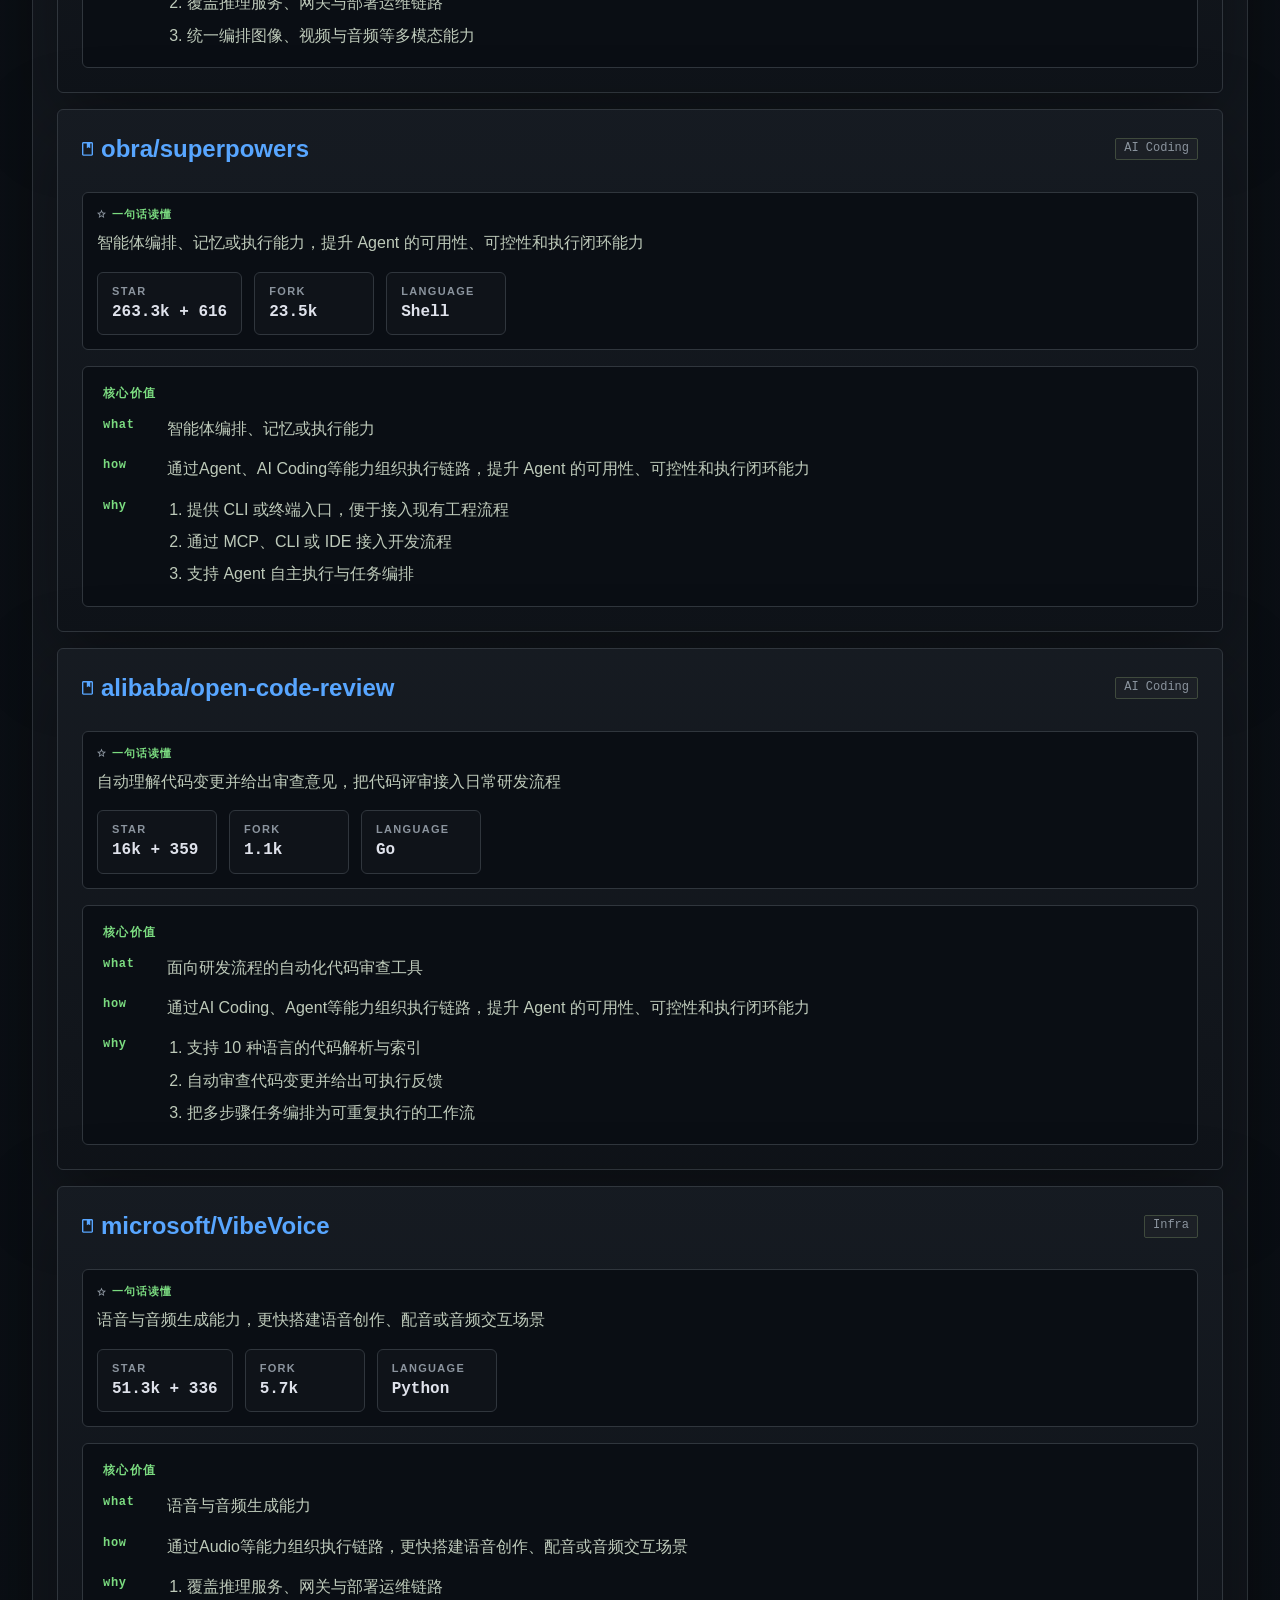
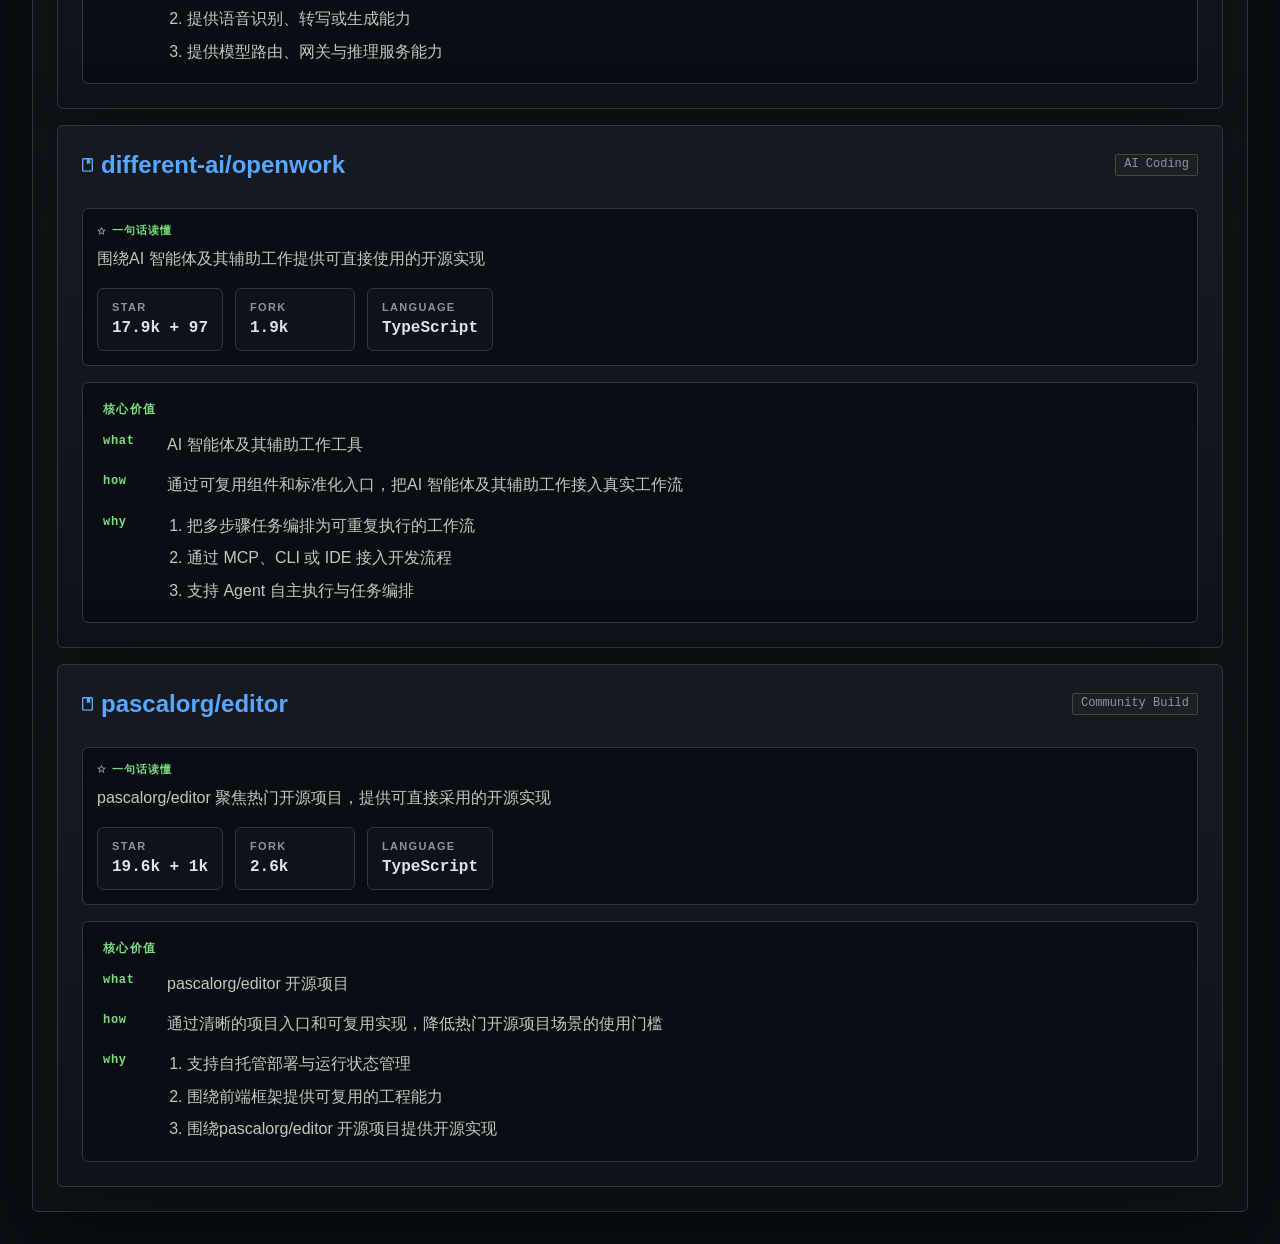
==== commit a12b1805: "daily: 2026-07-30 GitHub Trending analysis (17 repos, 7 focus)" ====
--- a/reports/github-trending/dashboard/index.html
+++ b/reports/github-trending/dashboard/index.html
@@ -17,7 +17,7 @@
         </button>
 
         </nav>
-        <span class="generated-at" data-generated-at>Snapshot · 2026-07-29</span>
+        <span class="generated-at" data-generated-at>Snapshot · 2026-07-30</span>
       </div>
     </header>
 
@@ -29,8 +29,8 @@
         </div>
         <div class="headline-callout">
           <span class="callout-label">Current Lead</span>
-          <strong data-current-lead>bradautomates/claude-video</strong>
-          <span data-current-growth>988 stars this day</span>
+          <strong data-current-lead>virgiliojr94/book-to-skill</strong>
+          <span data-current-growth>1.4k stars this day</span>
         </div>
       </section>
 
@@ -50,7 +50,9 @@
             <span class="sr-only">选择日报日期</span>
             <select data-date-select="daily" aria-label="选择日报日期">
 
-                    <option value="./history/2026-07-29.html?period=daily" selected>2026-07-29</option>
+                    <option value="./history/2026-07-30.html?period=daily" selected>2026-07-30</option>
+
+                    <option value="./history/2026-07-29.html?period=daily">2026-07-29</option>
 
                     <option value="./history/2026-07-28.html?period=daily">2026-07-28</option>
 
@@ -58,7 +60,7 @@
 
             </select>
           </label>
-          <span class="archive-count">3 个可用日期</span>
+          <span class="archive-count">4 个可用日期</span>
         </div>
 
         </div>
@@ -68,9 +70,9 @@
     <section
       class="period-panel is-active"
       data-period-panel="daily"
-      data-lead-name="bradautomates/claude-video"
-      data-lead-growth="988 stars this day"
-      data-snapshot-date="2026-07-29"
+      data-lead-name="virgiliojr94/book-to-skill"
+      data-lead-growth="1.4k stars this day"
+      data-snapshot-date="2026-07-30"
     >
       <div class="hero-card">
         <div class="hero-visual">
@@ -79,7 +81,7 @@
         <div class="hero-copy">
           <span class="eyebrow">TREND SIGNAL</span>
           <h2>AI 编程从单点辅助走向工程化工作流</h2>
-          <p>核心关键词：Agent、Infra、智能体与自动化工作流、Python、Audio。代表项目：moeru-ai/airi（今日新增797）、affaan-m/ECC（今日新增636）、opengeos/GeoLibre（今日新增607）。 高 Star 增量项目正在从“补一个能力点”演进为“补一整条研发链路”，共同指向 AI 编程增强与工程化工作流这一集群化方向。</p>
+          <p>核心关键词：Agent、Infra、AI Coding、智能体与自动化工作流、Rust。代表项目：virgiliojr94/book-to-skill（今日新增1,421）、affaan-m/ECC（今日新增857）、huggingface/speech-to-speech（今日新增827）。 高 Star 增量项目正在从“补一个能力点”演进为“补一整条研发链路”，共同指向 AI 编程增强与工程化工作流这一集群化方向。</p>
         </div>
       </div>
 
@@ -94,23 +96,23 @@
                 <article class="trend-card">
                   <span class="trend-index">趋势 1</span>
                   <h4>AI 编程从单点辅助走向工程化工作流</h4>
-                  <p><strong>核心关键词：</strong>Agent、Infra、智能体与自动化工作流、Python、Audio</p>
+                  <p><strong>核心关键词：</strong>Agent、Infra、AI Coding、智能体与自动化工作流、Rust</p>
                   <p><strong>宏观 What：</strong>高 Star 增量项目正在从“补一个能力点”演进为“补一整条研发链路”，共同指向 AI 编程增强与工程化工作流这一集群化方向。</p>
                   <p><strong>宏观 Why：</strong>社区集体发力的根因，是大模型在大型代码库中存在上下文窗口受限、仓库级记忆缺失和任务交接脆弱等瓶颈，迫使 AI 编程从单文件补全转向全库架构级理解与执行。</p>
                   <p><strong>宏观 How：</strong>支撑这一趋势落地的底层支撑，正在收敛为 MCP 接口、仓库级索引/RAG、代码知识图谱、终端工作流接入以及可编排的 Agent 链路。</p>
-                  <p><strong>代表项目：</strong>moeru-ai/airi（今日新增797）、affaan-m/ECC（今日新增636）、opengeos/GeoLibre（今日新增607）</p>
+                  <p><strong>代表项目：</strong>virgiliojr94/book-to-skill（今日新增1,421）、affaan-m/ECC（今日新增857）、huggingface/speech-to-speech（今日新增827）</p>
                   <p><strong>潜在风险：</strong>潜在风险在于，很多项目仍停留在工作流包装层，若缺少稳定的上下文管理、索引质量和可验证执行闭环，工程化承诺容易沦为演示效果。</p>
                 </article>
 
                 <article class="trend-card">
                   <span class="trend-index">趋势 2</span>
-                  <h4>多模态内容生成正在产品化和流水线化</h4>
-                  <p><strong>核心关键词：</strong>Audio、Video、Self-Hosted、Multimodal、Python</p>
-                  <p><strong>宏观 What：</strong>高增项目的集群化方向，是把视频、语音、图像等离散能力重新组装为可批量生产、可自动化交付的多模态内容流水线。</p>
-                  <p><strong>宏观 Why：</strong>社区转向这一方向的核心驱动力，是单点生成工具已无法解决真实生产中的链路断裂、素材组织和人机协作效率问题，AI 内容生成因此进入工业化阶段。</p>
-                  <p><strong>宏观 How：</strong>底层支撑正在沉淀为多 Agent 协同编排、素材采集与处理链、统一的内容生产工作流、自托管运行环境以及围绕渲染/审核/发布的自动化方法论。</p>
-                  <p><strong>代表项目：</strong>bradautomates/claude-video（今日新增988）、moeru-ai/airi（今日新增797）、huggingface/speech-to-speech（今日新增227）</p>
-                  <p><strong>潜在风险：</strong>风险在于，多模态流水线项目容易因外部模型依赖、渲染成本和内容质量波动而失真，若没有稳定产能与评估机制，增长可能先于交付能力。</p>
+                  <h4>模型接入与推理基础设施继续平台化</h4>
+                  <p><strong>核心关键词：</strong>Infra、Rust、TypeScript、Audio、Self-Hosted</p>
+                  <p><strong>宏观 What：</strong>孤立的模型调用工具正在聚合成统一的模型平台化方向，重点从“接哪个模型”转向“如何稳定、低成本、可控地接入和运行模型”。</p>
+                  <p><strong>宏观 Why：</strong>社区共同发力的根因，是多模型时代带来的接口碎片化、推理成本攀升和部署复杂度失控，推动行业从模型试用走向平台整合与成本优化。</p>
+                  <p><strong>宏观 How：</strong>支撑该趋势的基础设施包括 OpenAI-compatible 协议、模型路由层、推理网关、自托管部署栈、缓存与检索增强，以及围绕吞吐与成本的运维工程体系。</p>
+                  <p><strong>代表项目：</strong>pascalorg/editor（今日新增1,022）、huggingface/speech-to-speech（今日新增827）、moeru-ai/airi（今日新增682）</p>
+                  <p><strong>潜在风险：</strong>潜在风险在于，平台化项目容易陷入协议兼容与功能堆叠，但若缺乏足够的性能、观测性和成本控制优势，很难形成真正护城河。</p>
                 </article>
 
         </div>
@@ -129,6 +131,64 @@
           <div class="card-heading">
             <div class="title-wrap">
               <img src="./assets/repo-icon.svg" alt="" aria-hidden="true" class="icon icon-repo">
+              <h3><a href="https://github.com/virgiliojr94/book-to-skill" target="_blank" rel="noreferrer">virgiliojr94/book-to-skill</a></h3>
+            </div>
+            <span class="chip">AI Coding</span>
+          </div>
+          <div class="insight-panel">
+            <div class="insight-title">
+              <img src="./assets/spark-icon.svg" alt="" aria-hidden="true" class="icon icon-spark">
+              <span>一句话读懂</span>
+            </div>
+            <p>围绕AI 智能体及其辅助工作提供可直接使用的开源实现</p>
+            <div class="meta-row">
+
+              <div class="meta-pill">
+                <span class="meta-label">Star</span>
+                <strong class="meta-value">12.7k + 1.4k</strong>
+              </div>
+
+              <div class="meta-pill">
+                <span class="meta-label">Fork</span>
+                <strong class="meta-value">1.4k</strong>
+              </div>
+
+              <div class="meta-pill">
+                <span class="meta-label">Language</span>
+                <strong class="meta-value">Python</strong>
+              </div>
+
+            </div>
+          </div>
+          <div class="core-value-panel">
+            <span class="core-value-label">核心价值</span>
+            <ul class="core-value-list">
+
+              <li class="core-value-item">
+                <strong class="core-value-key">what</strong>
+                <span>AI 智能体及其辅助工作工具</span>
+              </li>
+
+              <li class="core-value-item">
+                <strong class="core-value-key">how</strong>
+                <span>通过可复用组件和标准化入口，把AI 智能体及其辅助工作接入真实工作流</span>
+              </li>
+
+              <li class="core-value-item">
+                <strong class="core-value-key">why</strong>
+                <ol class="highlight-list">
+                  <li>用结构化查询显著降低大仓库分析的 Token 消耗</li><li>提供 CLI 或终端入口，便于接入现有工程流程</li><li>通过 MCP、CLI 或 IDE 接入开发流程</li>
+                </ol>
+              </li>
+
+            </ul>
+          </div>
+        </article>
+
+        <article class="deep-card">
+          <div class="card-heading">
+            <div class="title-wrap">
+              <img src="./assets/repo-icon.svg" alt="" aria-hidden="true" class="icon icon-repo">
               <h3><a href="https://github.com/affaan-m/ECC" target="_blank" rel="noreferrer">affaan-m/ECC</a></h3>
             </div>
             <span class="chip">AI Coding</span>
@@ -143,12 +203,12 @@
 
               <div class="meta-pill">
                 <span class="meta-label">Star</span>
-                <strong class="meta-value">234.8k + 636</strong>
-              </div>
-
-              <div class="meta-pill">
-                <span class="meta-label">Fork</span>
-                <strong class="meta-value">35.8k</strong>
+                <strong class="meta-value">235.6k + 857</strong>
+              </div>
+
+              <div class="meta-pill">
+                <span class="meta-label">Fork</span>
+                <strong class="meta-value">35.9k</strong>
               </div>
 
               <div class="meta-pill">
@@ -187,7 +247,65 @@
           <div class="card-heading">
             <div class="title-wrap">
               <img src="./assets/repo-icon.svg" alt="" aria-hidden="true" class="icon icon-repo">
-              <h3><a href="https://github.com/virgiliojr94/book-to-skill" target="_blank" rel="noreferrer">virgiliojr94/book-to-skill</a></h3>
+              <h3><a href="https://github.com/huggingface/speech-to-speech" target="_blank" rel="noreferrer">huggingface/speech-to-speech</a></h3>
+            </div>
+            <span class="chip">Agent Systems</span>
+          </div>
+          <div class="insight-panel">
+            <div class="insight-title">
+              <img src="./assets/spark-icon.svg" alt="" aria-hidden="true" class="icon icon-spark">
+              <span>一句话读懂</span>
+            </div>
+            <p>语音与音频生成能力，更快搭建语音创作、配音或音频交互场景</p>
+            <div class="meta-row">
+
+              <div class="meta-pill">
+                <span class="meta-label">Star</span>
+                <strong class="meta-value">7.9k + 827</strong>
+              </div>
+
+              <div class="meta-pill">
+                <span class="meta-label">Fork</span>
+                <strong class="meta-value">1k</strong>
+              </div>
+
+              <div class="meta-pill">
+                <span class="meta-label">Language</span>
+                <strong class="meta-value">Python</strong>
+              </div>
+
+            </div>
+          </div>
+          <div class="core-value-panel">
+            <span class="core-value-label">核心价值</span>
+            <ul class="core-value-list">
+
+              <li class="core-value-item">
+                <strong class="core-value-key">what</strong>
+                <span>语音与音频生成能力</span>
+              </li>
+
+              <li class="core-value-item">
+                <strong class="core-value-key">how</strong>
+                <span>通过Audio、Multimodal、Agent等能力组织执行链路，更快搭建语音创作、配音或音频交互场景</span>
+              </li>
+
+              <li class="core-value-item">
+                <strong class="core-value-key">why</strong>
+                <ol class="highlight-list">
+                  <li>兼容 OpenAI 接口以降低模型迁移成本</li><li>覆盖推理服务、网关与部署运维链路</li><li>统一编排图像、视频与音频等多模态能力</li>
+                </ol>
+              </li>
+
+            </ul>
+          </div>
+        </article>
+
+        <article class="deep-card">
+          <div class="card-heading">
+            <div class="title-wrap">
+              <img src="./assets/repo-icon.svg" alt="" aria-hidden="true" class="icon icon-repo">
+              <h3><a href="https://github.com/obra/superpowers" target="_blank" rel="noreferrer">obra/superpowers</a></h3>
             </div>
             <span class="chip">AI Coding</span>
           </div>
@@ -196,22 +314,196 @@
               <img src="./assets/spark-icon.svg" alt="" aria-hidden="true" class="icon icon-spark">
               <span>一句话读懂</span>
             </div>
+            <p>智能体编排、记忆或执行能力，提升 Agent 的可用性、可控性和执行闭环能力</p>
+            <div class="meta-row">
+
+              <div class="meta-pill">
+                <span class="meta-label">Star</span>
+                <strong class="meta-value">263.3k + 616</strong>
+              </div>
+
+              <div class="meta-pill">
+                <span class="meta-label">Fork</span>
+                <strong class="meta-value">23.5k</strong>
+              </div>
+
+              <div class="meta-pill">
+                <span class="meta-label">Language</span>
+                <strong class="meta-value">Shell</strong>
+              </div>
+
+            </div>
+          </div>
+          <div class="core-value-panel">
+            <span class="core-value-label">核心价值</span>
+            <ul class="core-value-list">
+
+              <li class="core-value-item">
+                <strong class="core-value-key">what</strong>
+                <span>智能体编排、记忆或执行能力</span>
+              </li>
+
+              <li class="core-value-item">
+                <strong class="core-value-key">how</strong>
+                <span>通过Agent、AI Coding等能力组织执行链路，提升 Agent 的可用性、可控性和执行闭环能力</span>
+              </li>
+
+              <li class="core-value-item">
+                <strong class="core-value-key">why</strong>
+                <ol class="highlight-list">
+                  <li>提供 CLI 或终端入口，便于接入现有工程流程</li><li>通过 MCP、CLI 或 IDE 接入开发流程</li><li>支持 Agent 自主执行与任务编排</li>
+                </ol>
+              </li>
+
+            </ul>
+          </div>
+        </article>
+
+        <article class="deep-card">
+          <div class="card-heading">
+            <div class="title-wrap">
+              <img src="./assets/repo-icon.svg" alt="" aria-hidden="true" class="icon icon-repo">
+              <h3><a href="https://github.com/alibaba/open-code-review" target="_blank" rel="noreferrer">alibaba/open-code-review</a></h3>
+            </div>
+            <span class="chip">AI Coding</span>
+          </div>
+          <div class="insight-panel">
+            <div class="insight-title">
+              <img src="./assets/spark-icon.svg" alt="" aria-hidden="true" class="icon icon-spark">
+              <span>一句话读懂</span>
+            </div>
+            <p>自动理解代码变更并给出审查意见，把代码评审接入日常研发流程</p>
+            <div class="meta-row">
+
+              <div class="meta-pill">
+                <span class="meta-label">Star</span>
+                <strong class="meta-value">16k + 359</strong>
+              </div>
+
+              <div class="meta-pill">
+                <span class="meta-label">Fork</span>
+                <strong class="meta-value">1.1k</strong>
+              </div>
+
+              <div class="meta-pill">
+                <span class="meta-label">Language</span>
+                <strong class="meta-value">Go</strong>
+              </div>
+
+            </div>
+          </div>
+          <div class="core-value-panel">
+            <span class="core-value-label">核心价值</span>
+            <ul class="core-value-list">
+
+              <li class="core-value-item">
+                <strong class="core-value-key">what</strong>
+                <span>面向研发流程的自动化代码审查工具</span>
+              </li>
+
+              <li class="core-value-item">
+                <strong class="core-value-key">how</strong>
+                <span>通过AI Coding、Agent等能力组织执行链路，提升 Agent 的可用性、可控性和执行闭环能力</span>
+              </li>
+
+              <li class="core-value-item">
+                <strong class="core-value-key">why</strong>
+                <ol class="highlight-list">
+                  <li>支持 10 种语言的代码解析与索引</li><li>自动审查代码变更并给出可执行反馈</li><li>把多步骤任务编排为可重复执行的工作流</li>
+                </ol>
+              </li>
+
+            </ul>
+          </div>
+        </article>
+
+        <article class="deep-card">
+          <div class="card-heading">
+            <div class="title-wrap">
+              <img src="./assets/repo-icon.svg" alt="" aria-hidden="true" class="icon icon-repo">
+              <h3><a href="https://github.com/microsoft/VibeVoice" target="_blank" rel="noreferrer">microsoft/VibeVoice</a></h3>
+            </div>
+            <span class="chip">Infra</span>
+          </div>
+          <div class="insight-panel">
+            <div class="insight-title">
+              <img src="./assets/spark-icon.svg" alt="" aria-hidden="true" class="icon icon-spark">
+              <span>一句话读懂</span>
+            </div>
+            <p>语音与音频生成能力，更快搭建语音创作、配音或音频交互场景</p>
+            <div class="meta-row">
+
+              <div class="meta-pill">
+                <span class="meta-label">Star</span>
+                <strong class="meta-value">51.3k + 336</strong>
+              </div>
+
+              <div class="meta-pill">
+                <span class="meta-label">Fork</span>
+                <strong class="meta-value">5.7k</strong>
+              </div>
+
+              <div class="meta-pill">
+                <span class="meta-label">Language</span>
+                <strong class="meta-value">Python</strong>
+              </div>
+
+            </div>
+          </div>
+          <div class="core-value-panel">
+            <span class="core-value-label">核心价值</span>
+            <ul class="core-value-list">
+
+              <li class="core-value-item">
+                <strong class="core-value-key">what</strong>
+                <span>语音与音频生成能力</span>
+              </li>
+
+              <li class="core-value-item">
+                <strong class="core-value-key">how</strong>
+                <span>通过Audio等能力组织执行链路，更快搭建语音创作、配音或音频交互场景</span>
+              </li>
+
+              <li class="core-value-item">
+                <strong class="core-value-key">why</strong>
+                <ol class="highlight-list">
+                  <li>覆盖推理服务、网关与部署运维链路</li><li>提供语音识别、转写或生成能力</li><li>提供模型路由、网关与推理服务能力</li>
+                </ol>
+              </li>
+
+            </ul>
+          </div>
+        </article>
+
+        <article class="deep-card">
+          <div class="card-heading">
+            <div class="title-wrap">
+              <img src="./assets/repo-icon.svg" alt="" aria-hidden="true" class="icon icon-repo">
+              <h3><a href="https://github.com/different-ai/openwork" target="_blank" rel="noreferrer">different-ai/openwork</a></h3>
+            </div>
+            <span class="chip">AI Coding</span>
+          </div>
+          <div class="insight-panel">
+            <div class="insight-title">
+              <img src="./assets/spark-icon.svg" alt="" aria-hidden="true" class="icon icon-spark">
+              <span>一句话读懂</span>
+            </div>
             <p>围绕AI 智能体及其辅助工作提供可直接使用的开源实现</p>
             <div class="meta-row">
 
               <div class="meta-pill">
                 <span class="meta-label">Star</span>
-                <strong class="meta-value">11.4k + 423</strong>
-              </div>
-
-              <div class="meta-pill">
-                <span class="meta-label">Fork</span>
-                <strong class="meta-value">1.3k</strong>
-              </div>
-
-              <div class="meta-pill">
-                <span class="meta-label">Language</span>
-                <strong class="meta-value">Python</strong>
+                <strong class="meta-value">17.9k + 97</strong>
+              </div>
+
+              <div class="meta-pill">
+                <span class="meta-label">Fork</span>
+                <strong class="meta-value">1.9k</strong>
+              </div>
+
+              <div class="meta-pill">
+                <span class="meta-label">Language</span>
+                <strong class="meta-value">TypeScript</strong>
               </div>
 
             </div>
@@ -233,135 +525,19 @@
               <li class="core-value-item">
                 <strong class="core-value-key">why</strong>
                 <ol class="highlight-list">
-                  <li>用结构化查询显著降低大仓库分析的 Token 消耗</li><li>提供 CLI 或终端入口，便于接入现有工程流程</li><li>通过 MCP、CLI 或 IDE 接入开发流程</li>
-                </ol>
-              </li>
-
-            </ul>
-          </div>
-        </article>
-
-        <article class="deep-card">
-          <div class="card-heading">
-            <div class="title-wrap">
-              <img src="./assets/repo-icon.svg" alt="" aria-hidden="true" class="icon icon-repo">
-              <h3><a href="https://github.com/huggingface/speech-to-speech" target="_blank" rel="noreferrer">huggingface/speech-to-speech</a></h3>
-            </div>
-            <span class="chip">Agent Systems</span>
-          </div>
-          <div class="insight-panel">
-            <div class="insight-title">
-              <img src="./assets/spark-icon.svg" alt="" aria-hidden="true" class="icon icon-spark">
-              <span>一句话读懂</span>
-            </div>
-            <p>语音与音频生成能力，更快搭建语音创作、配音或音频交互场景</p>
-            <div class="meta-row">
-
-              <div class="meta-pill">
-                <span class="meta-label">Star</span>
-                <strong class="meta-value">7.2k + 227</strong>
-              </div>
-
-              <div class="meta-pill">
-                <span class="meta-label">Fork</span>
-                <strong class="meta-value">956</strong>
-              </div>
-
-              <div class="meta-pill">
-                <span class="meta-label">Language</span>
-                <strong class="meta-value">Python</strong>
-              </div>
-
-            </div>
-          </div>
-          <div class="core-value-panel">
-            <span class="core-value-label">核心价值</span>
-            <ul class="core-value-list">
-
-              <li class="core-value-item">
-                <strong class="core-value-key">what</strong>
-                <span>语音与音频生成能力</span>
-              </li>
-
-              <li class="core-value-item">
-                <strong class="core-value-key">how</strong>
-                <span>通过Audio、Multimodal、Agent等能力组织执行链路，更快搭建语音创作、配音或音频交互场景</span>
-              </li>
-
-              <li class="core-value-item">
-                <strong class="core-value-key">why</strong>
-                <ol class="highlight-list">
-                  <li>兼容 OpenAI 接口以降低模型迁移成本</li><li>覆盖推理服务、网关与部署运维链路</li><li>统一编排图像、视频与音频等多模态能力</li>
-                </ol>
-              </li>
-
-            </ul>
-          </div>
-        </article>
-
-        <article class="deep-card">
-          <div class="card-heading">
-            <div class="title-wrap">
-              <img src="./assets/repo-icon.svg" alt="" aria-hidden="true" class="icon icon-repo">
-              <h3><a href="https://github.com/microsoft/agent-governance-toolkit" target="_blank" rel="noreferrer">microsoft/agent-governance-toolkit</a></h3>
-            </div>
-            <span class="chip">Agent Systems</span>
-          </div>
-          <div class="insight-panel">
-            <div class="insight-title">
-              <img src="./assets/spark-icon.svg" alt="" aria-hidden="true" class="icon icon-spark">
-              <span>一句话读懂</span>
-            </div>
-            <p>智能体编排、记忆或执行能力，提升 Agent 的可用性、可控性和执行闭环能力</p>
-            <div class="meta-row">
-
-              <div class="meta-pill">
-                <span class="meta-label">Star</span>
-                <strong class="meta-value">5.2k + 46</strong>
-              </div>
-
-              <div class="meta-pill">
-                <span class="meta-label">Fork</span>
-                <strong class="meta-value">833</strong>
-              </div>
-
-              <div class="meta-pill">
-                <span class="meta-label">Language</span>
-                <strong class="meta-value">Python</strong>
-              </div>
-
-            </div>
-          </div>
-          <div class="core-value-panel">
-            <span class="core-value-label">核心价值</span>
-            <ul class="core-value-list">
-
-              <li class="core-value-item">
-                <strong class="core-value-key">what</strong>
-                <span>智能体编排、记忆或执行能力</span>
-              </li>
-
-              <li class="core-value-item">
-                <strong class="core-value-key">how</strong>
-                <span>通过Agent等能力组织执行链路，提升 Agent 的可用性、可控性和执行闭环能力</span>
-              </li>
-
-              <li class="core-value-item">
-                <strong class="core-value-key">why</strong>
-                <ol class="highlight-list">
-                  <li>支持多 Agent 协作、任务拆解与流程编排</li><li>强调性能、资源效率与稳定执行</li><li>支持 Agent 自主执行与任务编排</li>
-                </ol>
-              </li>
-
-            </ul>
-          </div>
-        </article>
-
-        <article class="deep-card">
-          <div class="card-heading">
-            <div class="title-wrap">
-              <img src="./assets/repo-icon.svg" alt="" aria-hidden="true" class="icon icon-repo">
-              <h3><a href="https://github.com/bradautomates/claude-video" target="_blank" rel="noreferrer">bradautomates/claude-video</a></h3>
+                  <li>把多步骤任务编排为可重复执行的工作流</li><li>通过 MCP、CLI 或 IDE 接入开发流程</li><li>支持 Agent 自主执行与任务编排</li>
+                </ol>
+              </li>
+
+            </ul>
+          </div>
+        </article>
+
+        <article class="deep-card">
+          <div class="card-heading">
+            <div class="title-wrap">
+              <img src="./assets/repo-icon.svg" alt="" aria-hidden="true" class="icon icon-repo">
+              <h3><a href="https://github.com/pascalorg/editor" target="_blank" rel="noreferrer">pascalorg/editor</a></h3>
             </div>
             <span class="chip">Community Build</span>
           </div>
@@ -370,75 +546,17 @@
               <img src="./assets/spark-icon.svg" alt="" aria-hidden="true" class="icon icon-spark">
               <span>一句话读懂</span>
             </div>
-            <p>自动下载视频、抽帧和转写，再把完整上下文交给 Claude 分析</p>
-            <div class="meta-row">
-
-              <div class="meta-pill">
-                <span class="meta-label">Star</span>
-                <strong class="meta-value">12.1k + 988</strong>
-              </div>
-
-              <div class="meta-pill">
-                <span class="meta-label">Fork</span>
-                <strong class="meta-value">1.2k</strong>
-              </div>
-
-              <div class="meta-pill">
-                <span class="meta-label">Language</span>
-                <strong class="meta-value">Python</strong>
-              </div>
-
-            </div>
-          </div>
-          <div class="core-value-panel">
-            <span class="core-value-label">核心价值</span>
-            <ul class="core-value-list">
-
-              <li class="core-value-item">
-                <strong class="core-value-key">what</strong>
-                <span>让 Claude 理解任意视频的自动化工具</span>
-              </li>
-
-              <li class="core-value-item">
-                <strong class="core-value-key">how</strong>
-                <span>通过一个命令串联视频下载、关键帧提取、音频转写和多模态提示生成</span>
-              </li>
-
-              <li class="core-value-item">
-                <strong class="core-value-key">why</strong>
-                <ol class="highlight-list">
-                  <li>自动下载并解析在线视频</li><li>提取关键帧并完成语音转写</li><li>把视觉与文本上下文统一交给 Claude</li>
-                </ol>
-              </li>
-
-            </ul>
-          </div>
-        </article>
-
-        <article class="deep-card">
-          <div class="card-heading">
-            <div class="title-wrap">
-              <img src="./assets/repo-icon.svg" alt="" aria-hidden="true" class="icon icon-repo">
-              <h3><a href="https://github.com/moeru-ai/airi" target="_blank" rel="noreferrer">moeru-ai/airi</a></h3>
-            </div>
-            <span class="chip">Community Build</span>
-          </div>
-          <div class="insight-panel">
-            <div class="insight-title">
-              <img src="./assets/spark-icon.svg" alt="" aria-hidden="true" class="icon icon-spark">
-              <span>一句话读懂</span>
-            </div>
-            <p>语音与音频生成能力，更快搭建语音创作、配音或音频交互场景</p>
-            <div class="meta-row">
-
-              <div class="meta-pill">
-                <span class="meta-label">Star</span>
-                <strong class="meta-value">44.8k + 797</strong>
-              </div>
-
-              <div class="meta-pill">
-                <span class="meta-label">Fork</span>
-                <strong class="meta-value">4.4k</strong>
+            <p>pascalorg/editor 聚焦热门开源项目，提供可直接采用的开源实现</p>
+            <div class="meta-row">
+
+              <div class="meta-pill">
+                <span class="meta-label">Star</span>
+                <strong class="meta-value">19.6k + 1k</strong>
+              </div>
+
+              <div class="meta-pill">
+                <span class="meta-label">Fork</span>
+                <strong class="meta-value">2.6k</strong>
               </div>
 
               <div class="meta-pill">
@@ -454,134 +572,18 @@
 
               <li class="core-value-item">
                 <strong class="core-value-key">what</strong>
-                <span>语音与音频生成能力</span>
-              </li>
-
-              <li class="core-value-item">
-                <strong class="core-value-key">how</strong>
-                <span>通过Infra、Self-Hosted、Audio等能力组织执行链路，更快搭建语音创作、配音或音频交互场景</span>
-              </li>
-
-              <li class="core-value-item">
-                <strong class="core-value-key">why</strong>
-                <ol class="highlight-list">
-                  <li>支持本地或自托管部署，保留数据控制权</li><li>提供可部署、可复用的工程基础设施</li><li>支持本地或自托管部署</li>
-                </ol>
-              </li>
-
-            </ul>
-          </div>
-        </article>
-
-        <article class="deep-card">
-          <div class="card-heading">
-            <div class="title-wrap">
-              <img src="./assets/repo-icon.svg" alt="" aria-hidden="true" class="icon icon-repo">
-              <h3><a href="https://github.com/yorukot/superfile" target="_blank" rel="noreferrer">yorukot/superfile</a></h3>
-            </div>
-            <span class="chip">Community Build</span>
-          </div>
-          <div class="insight-panel">
-            <div class="insight-title">
-              <img src="./assets/spark-icon.svg" alt="" aria-hidden="true" class="icon icon-spark">
-              <span>一句话读懂</span>
-            </div>
-            <p>在终端里提供美观、快捷的文件管理体验，用键盘完成浏览、预览与批量操作</p>
-            <div class="meta-row">
-
-              <div class="meta-pill">
-                <span class="meta-label">Star</span>
-                <strong class="meta-value">21.5k + 662</strong>
-              </div>
-
-              <div class="meta-pill">
-                <span class="meta-label">Fork</span>
-                <strong class="meta-value">696</strong>
-              </div>
-
-              <div class="meta-pill">
-                <span class="meta-label">Language</span>
-                <strong class="meta-value">Go</strong>
-              </div>
-
-            </div>
-          </div>
-          <div class="core-value-panel">
-            <span class="core-value-label">核心价值</span>
-            <ul class="core-value-list">
-
-              <li class="core-value-item">
-                <strong class="core-value-key">what</strong>
-                <span>现代化终端文件管理器</span>
-              </li>
-
-              <li class="core-value-item">
-                <strong class="core-value-key">how</strong>
-                <span>以 TUI 把目录导航、文件预览、搜索和常用文件操作集中到一个终端界面</span>
-              </li>
-
-              <li class="core-value-item">
-                <strong class="core-value-key">why</strong>
-                <ol class="highlight-list">
-                  <li>提供现代 TUI 文件浏览与预览</li><li>支持键盘驱动的高效文件操作</li><li>跨平台分发并便于集成终端工作流</li>
-                </ol>
-              </li>
-
-            </ul>
-          </div>
-        </article>
-
-        <article class="deep-card">
-          <div class="card-heading">
-            <div class="title-wrap">
-              <img src="./assets/repo-icon.svg" alt="" aria-hidden="true" class="icon icon-repo">
-              <h3><a href="https://github.com/opengeos/GeoLibre" target="_blank" rel="noreferrer">opengeos/GeoLibre</a></h3>
-            </div>
-            <span class="chip">Infra</span>
-          </div>
-          <div class="insight-panel">
-            <div class="insight-title">
-              <img src="./assets/spark-icon.svg" alt="" aria-hidden="true" class="icon icon-spark">
-              <span>一句话读懂</span>
-            </div>
-            <p>opengeos/GeoLibre 聚焦平台基础设施与工程化，提供可直接采用的开源实现</p>
-            <div class="meta-row">
-
-              <div class="meta-pill">
-                <span class="meta-label">Star</span>
-                <strong class="meta-value">3.4k + 607</strong>
-              </div>
-
-              <div class="meta-pill">
-                <span class="meta-label">Fork</span>
-                <strong class="meta-value">391</strong>
-              </div>
-
-              <div class="meta-pill">
-                <span class="meta-label">Language</span>
-                <strong class="meta-value">TypeScript</strong>
-              </div>
-
-            </div>
-          </div>
-          <div class="core-value-panel">
-            <span class="core-value-label">核心价值</span>
-            <ul class="core-value-list">
-
-              <li class="core-value-item">
-                <strong class="core-value-key">what</strong>
-                <span>opengeos/GeoLibre 开源项目</span>
-              </li>
-
-              <li class="core-value-item">
-                <strong class="core-value-key">how</strong>
-                <span>通过清晰的项目入口和可复用实现，降低平台基础设施与工程化场景的使用门槛</span>
-              </li>
-
-              <li class="core-value-item">
-                <strong class="core-value-key">why</strong>
-                <ol class="highlight-list">
-                  <li>强化隐私保护与本地数据边界</li><li>提供 CLI 或终端入口，便于接入现有工程流程</li><li>提供可部署、可复用的工程基础设施</li>
+                <span>pascalorg/editor 开源项目</span>
+              </li>
+
+              <li class="core-value-item">
+                <strong class="core-value-key">how</strong>
+                <span>通过清晰的项目入口和可复用实现，降低热门开源项目场景的使用门槛</span>
+              </li>
+
+              <li class="core-value-item">
+                <strong class="core-value-key">why</strong>
+                <ol class="highlight-list">
+                  <li>支持自托管部署与运行状态管理</li><li>围绕前端框架提供可复用的工程能力</li><li>围绕pascalorg/editor 开源项目提供开源实现</li>
                 </ol>
               </li>
 
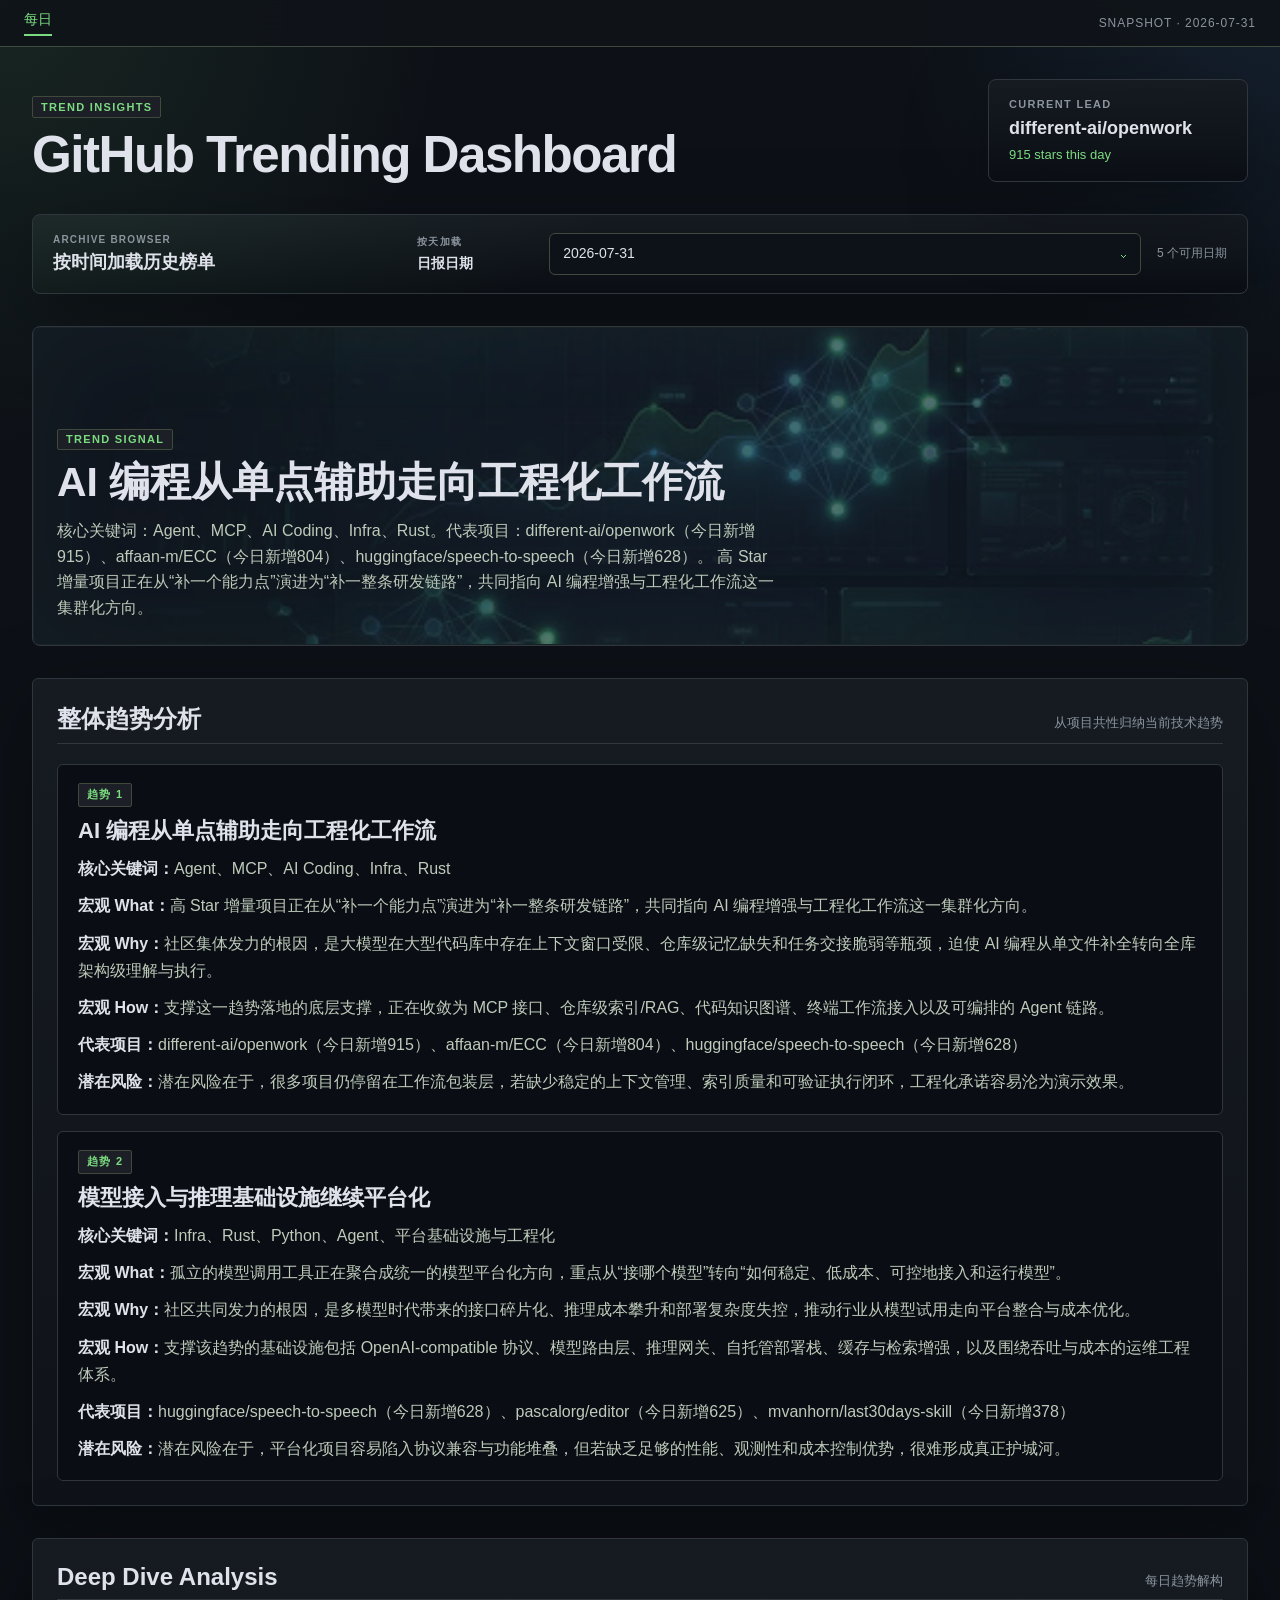
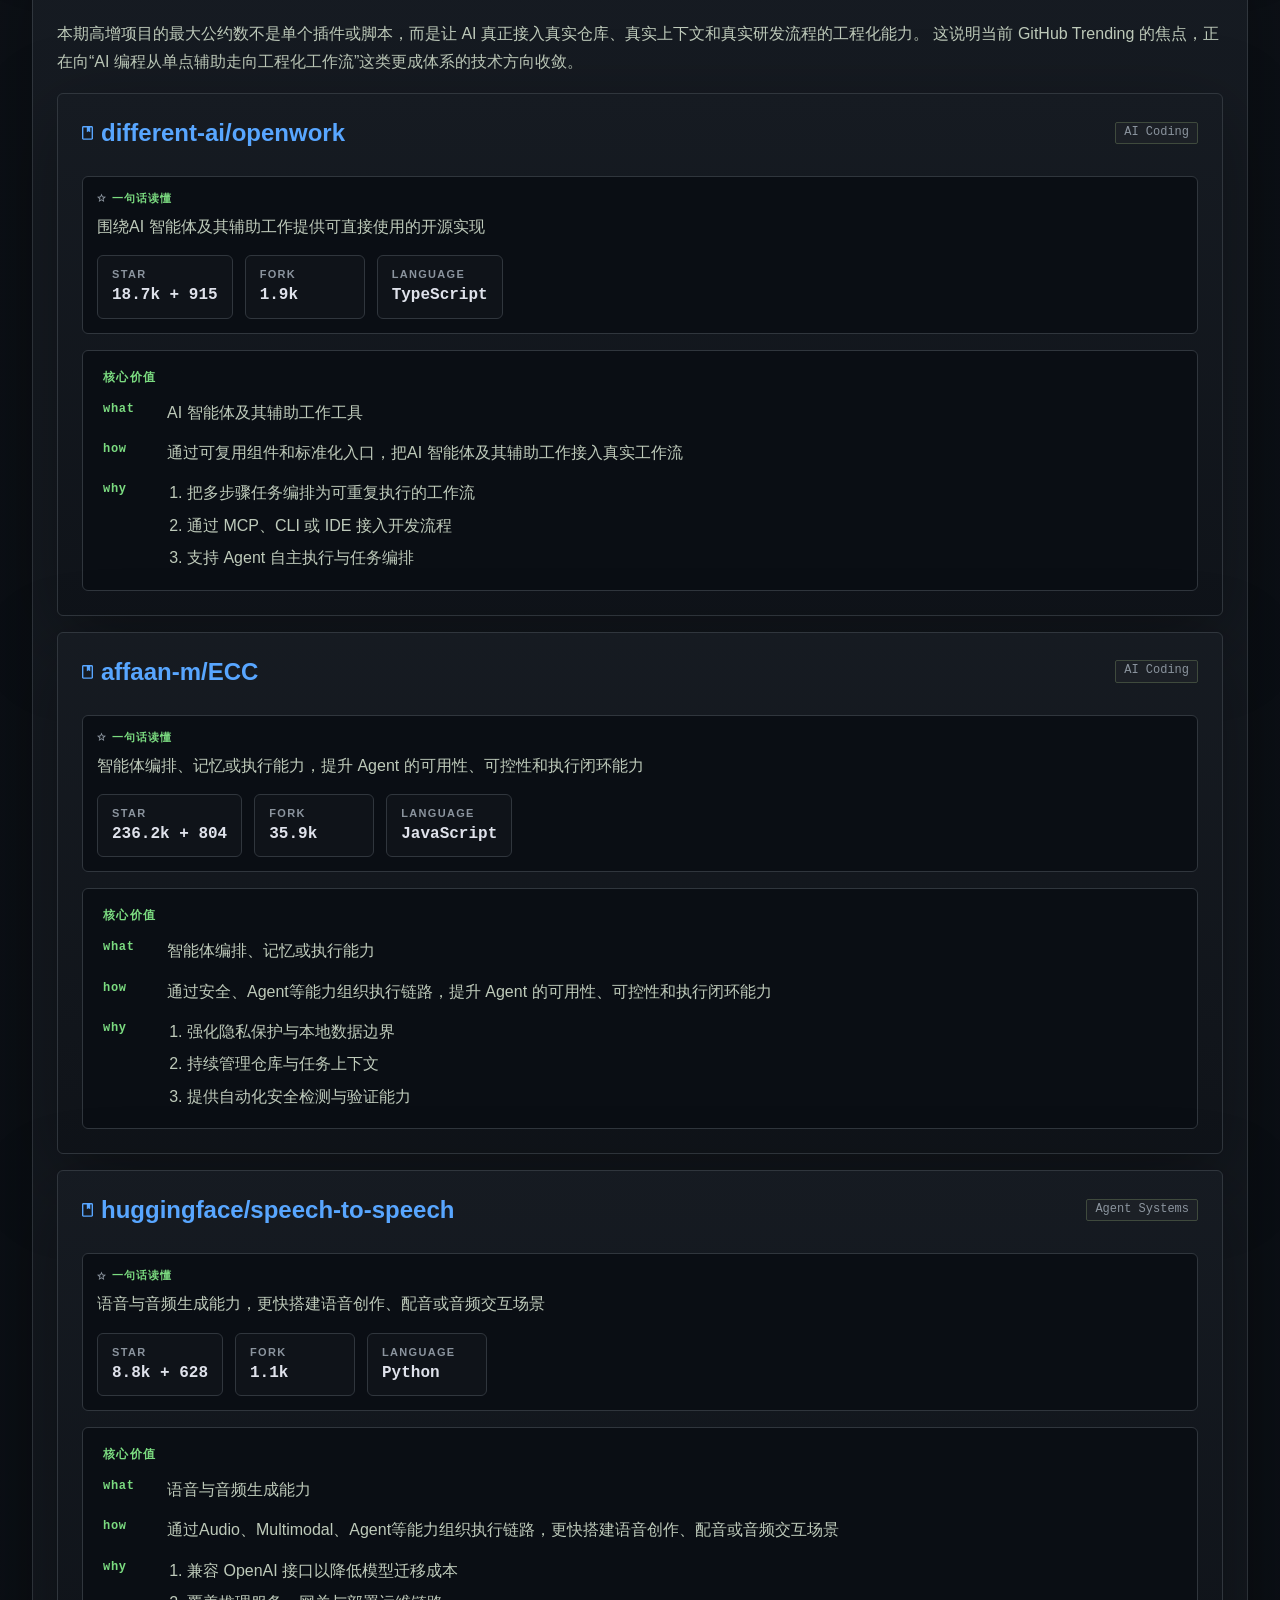
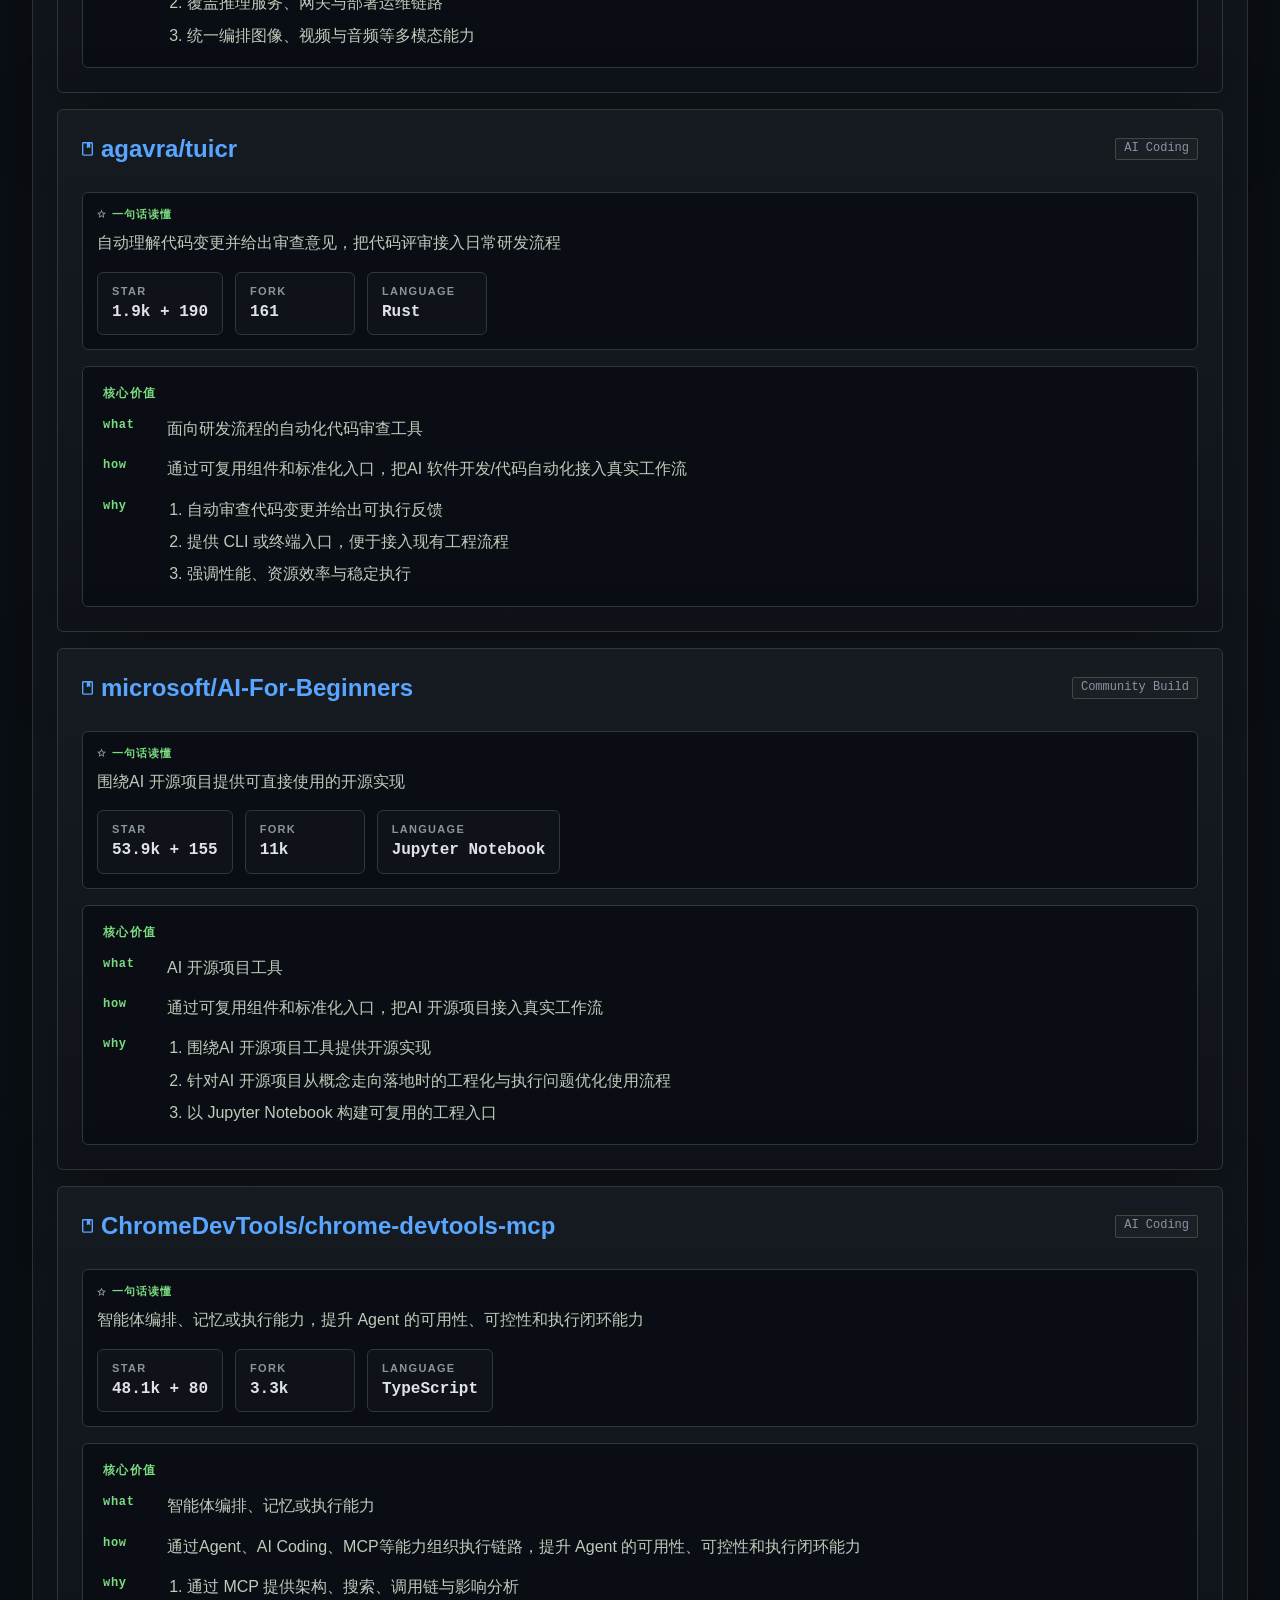
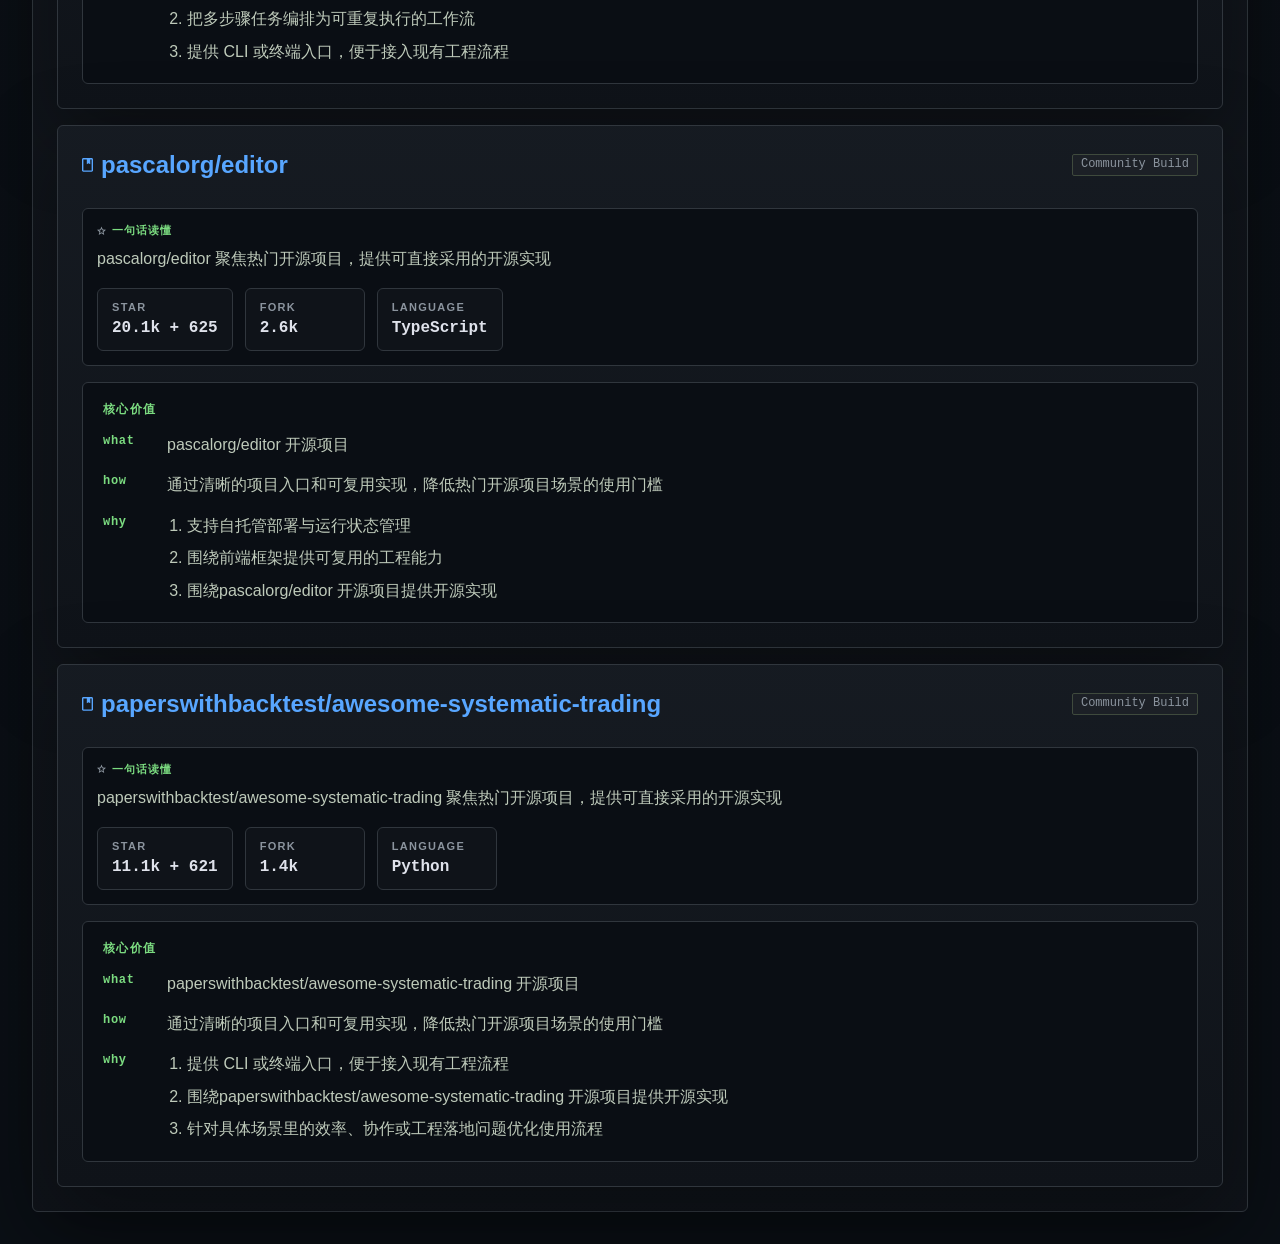
==== commit 89cab54e: "daily: 2026-07-31 GitHub Trending analysis" ====
--- a/reports/github-trending/dashboard/index.html
+++ b/reports/github-trending/dashboard/index.html
@@ -17,7 +17,7 @@
         </button>
 
         </nav>
-        <span class="generated-at" data-generated-at>Snapshot · 2026-07-30</span>
+        <span class="generated-at" data-generated-at>Snapshot · 2026-07-31</span>
       </div>
     </header>
 
@@ -29,8 +29,8 @@
         </div>
         <div class="headline-callout">
           <span class="callout-label">Current Lead</span>
-          <strong data-current-lead>virgiliojr94/book-to-skill</strong>
-          <span data-current-growth>1.4k stars this day</span>
+          <strong data-current-lead>different-ai/openwork</strong>
+          <span data-current-growth>915 stars this day</span>
         </div>
       </section>
 
@@ -50,7 +50,9 @@
             <span class="sr-only">选择日报日期</span>
             <select data-date-select="daily" aria-label="选择日报日期">
 
-                    <option value="./history/2026-07-30.html?period=daily" selected>2026-07-30</option>
+                    <option value="./history/2026-07-31.html?period=daily" selected>2026-07-31</option>
+
+                    <option value="./history/2026-07-30.html?period=daily">2026-07-30</option>
 
                     <option value="./history/2026-07-29.html?period=daily">2026-07-29</option>
 
@@ -60,7 +62,7 @@
 
             </select>
           </label>
-          <span class="archive-count">4 个可用日期</span>
+          <span class="archive-count">5 个可用日期</span>
         </div>
 
         </div>
@@ -70,9 +72,9 @@
     <section
       class="period-panel is-active"
       data-period-panel="daily"
-      data-lead-name="virgiliojr94/book-to-skill"
-      data-lead-growth="1.4k stars this day"
-      data-snapshot-date="2026-07-30"
+      data-lead-name="different-ai/openwork"
+      data-lead-growth="915 stars this day"
+      data-snapshot-date="2026-07-31"
     >
       <div class="hero-card">
         <div class="hero-visual">
@@ -81,7 +83,7 @@
         <div class="hero-copy">
           <span class="eyebrow">TREND SIGNAL</span>
           <h2>AI 编程从单点辅助走向工程化工作流</h2>
-          <p>核心关键词：Agent、Infra、AI Coding、智能体与自动化工作流、Rust。代表项目：virgiliojr94/book-to-skill（今日新增1,421）、affaan-m/ECC（今日新增857）、huggingface/speech-to-speech（今日新增827）。 高 Star 增量项目正在从“补一个能力点”演进为“补一整条研发链路”，共同指向 AI 编程增强与工程化工作流这一集群化方向。</p>
+          <p>核心关键词：Agent、MCP、AI Coding、Infra、Rust。代表项目：different-ai/openwork（今日新增915）、affaan-m/ECC（今日新增804）、huggingface/speech-to-speech（今日新增628）。 高 Star 增量项目正在从“补一个能力点”演进为“补一整条研发链路”，共同指向 AI 编程增强与工程化工作流这一集群化方向。</p>
         </div>
       </div>
 
@@ -96,22 +98,22 @@
                 <article class="trend-card">
                   <span class="trend-index">趋势 1</span>
                   <h4>AI 编程从单点辅助走向工程化工作流</h4>
-                  <p><strong>核心关键词：</strong>Agent、Infra、AI Coding、智能体与自动化工作流、Rust</p>
+                  <p><strong>核心关键词：</strong>Agent、MCP、AI Coding、Infra、Rust</p>
                   <p><strong>宏观 What：</strong>高 Star 增量项目正在从“补一个能力点”演进为“补一整条研发链路”，共同指向 AI 编程增强与工程化工作流这一集群化方向。</p>
                   <p><strong>宏观 Why：</strong>社区集体发力的根因，是大模型在大型代码库中存在上下文窗口受限、仓库级记忆缺失和任务交接脆弱等瓶颈，迫使 AI 编程从单文件补全转向全库架构级理解与执行。</p>
                   <p><strong>宏观 How：</strong>支撑这一趋势落地的底层支撑，正在收敛为 MCP 接口、仓库级索引/RAG、代码知识图谱、终端工作流接入以及可编排的 Agent 链路。</p>
-                  <p><strong>代表项目：</strong>virgiliojr94/book-to-skill（今日新增1,421）、affaan-m/ECC（今日新增857）、huggingface/speech-to-speech（今日新增827）</p>
+                  <p><strong>代表项目：</strong>different-ai/openwork（今日新增915）、affaan-m/ECC（今日新增804）、huggingface/speech-to-speech（今日新增628）</p>
                   <p><strong>潜在风险：</strong>潜在风险在于，很多项目仍停留在工作流包装层，若缺少稳定的上下文管理、索引质量和可验证执行闭环，工程化承诺容易沦为演示效果。</p>
                 </article>
 
                 <article class="trend-card">
                   <span class="trend-index">趋势 2</span>
                   <h4>模型接入与推理基础设施继续平台化</h4>
-                  <p><strong>核心关键词：</strong>Infra、Rust、TypeScript、Audio、Self-Hosted</p>
+                  <p><strong>核心关键词：</strong>Infra、Rust、Python、Agent、平台基础设施与工程化</p>
                   <p><strong>宏观 What：</strong>孤立的模型调用工具正在聚合成统一的模型平台化方向，重点从“接哪个模型”转向“如何稳定、低成本、可控地接入和运行模型”。</p>
                   <p><strong>宏观 Why：</strong>社区共同发力的根因，是多模型时代带来的接口碎片化、推理成本攀升和部署复杂度失控，推动行业从模型试用走向平台整合与成本优化。</p>
                   <p><strong>宏观 How：</strong>支撑该趋势的基础设施包括 OpenAI-compatible 协议、模型路由层、推理网关、自托管部署栈、缓存与检索增强，以及围绕吞吐与成本的运维工程体系。</p>
-                  <p><strong>代表项目：</strong>pascalorg/editor（今日新增1,022）、huggingface/speech-to-speech（今日新增827）、moeru-ai/airi（今日新增682）</p>
+                  <p><strong>代表项目：</strong>huggingface/speech-to-speech（今日新增628）、pascalorg/editor（今日新增625）、mvanhorn/last30days-skill（今日新增378）</p>
                   <p><strong>潜在风险：</strong>潜在风险在于，平台化项目容易陷入协议兼容与功能堆叠，但若缺乏足够的性能、观测性和成本控制优势，很难形成真正护城河。</p>
                 </article>
 
@@ -131,7 +133,7 @@
           <div class="card-heading">
             <div class="title-wrap">
               <img src="./assets/repo-icon.svg" alt="" aria-hidden="true" class="icon icon-repo">
-              <h3><a href="https://github.com/virgiliojr94/book-to-skill" target="_blank" rel="noreferrer">virgiliojr94/book-to-skill</a></h3>
+              <h3><a href="https://github.com/different-ai/openwork" target="_blank" rel="noreferrer">different-ai/openwork</a></h3>
             </div>
             <span class="chip">AI Coding</span>
           </div>
@@ -145,7 +147,413 @@
 
               <div class="meta-pill">
                 <span class="meta-label">Star</span>
-                <strong class="meta-value">12.7k + 1.4k</strong>
+                <strong class="meta-value">18.7k + 915</strong>
+              </div>
+
+              <div class="meta-pill">
+                <span class="meta-label">Fork</span>
+                <strong class="meta-value">1.9k</strong>
+              </div>
+
+              <div class="meta-pill">
+                <span class="meta-label">Language</span>
+                <strong class="meta-value">TypeScript</strong>
+              </div>
+
+            </div>
+          </div>
+          <div class="core-value-panel">
+            <span class="core-value-label">核心价值</span>
+            <ul class="core-value-list">
+
+              <li class="core-value-item">
+                <strong class="core-value-key">what</strong>
+                <span>AI 智能体及其辅助工作工具</span>
+              </li>
+
+              <li class="core-value-item">
+                <strong class="core-value-key">how</strong>
+                <span>通过可复用组件和标准化入口，把AI 智能体及其辅助工作接入真实工作流</span>
+              </li>
+
+              <li class="core-value-item">
+                <strong class="core-value-key">why</strong>
+                <ol class="highlight-list">
+                  <li>把多步骤任务编排为可重复执行的工作流</li><li>通过 MCP、CLI 或 IDE 接入开发流程</li><li>支持 Agent 自主执行与任务编排</li>
+                </ol>
+              </li>
+
+            </ul>
+          </div>
+        </article>
+
+        <article class="deep-card">
+          <div class="card-heading">
+            <div class="title-wrap">
+              <img src="./assets/repo-icon.svg" alt="" aria-hidden="true" class="icon icon-repo">
+              <h3><a href="https://github.com/affaan-m/ECC" target="_blank" rel="noreferrer">affaan-m/ECC</a></h3>
+            </div>
+            <span class="chip">AI Coding</span>
+          </div>
+          <div class="insight-panel">
+            <div class="insight-title">
+              <img src="./assets/spark-icon.svg" alt="" aria-hidden="true" class="icon icon-spark">
+              <span>一句话读懂</span>
+            </div>
+            <p>智能体编排、记忆或执行能力，提升 Agent 的可用性、可控性和执行闭环能力</p>
+            <div class="meta-row">
+
+              <div class="meta-pill">
+                <span class="meta-label">Star</span>
+                <strong class="meta-value">236.2k + 804</strong>
+              </div>
+
+              <div class="meta-pill">
+                <span class="meta-label">Fork</span>
+                <strong class="meta-value">35.9k</strong>
+              </div>
+
+              <div class="meta-pill">
+                <span class="meta-label">Language</span>
+                <strong class="meta-value">JavaScript</strong>
+              </div>
+
+            </div>
+          </div>
+          <div class="core-value-panel">
+            <span class="core-value-label">核心价值</span>
+            <ul class="core-value-list">
+
+              <li class="core-value-item">
+                <strong class="core-value-key">what</strong>
+                <span>智能体编排、记忆或执行能力</span>
+              </li>
+
+              <li class="core-value-item">
+                <strong class="core-value-key">how</strong>
+                <span>通过安全、Agent等能力组织执行链路，提升 Agent 的可用性、可控性和执行闭环能力</span>
+              </li>
+
+              <li class="core-value-item">
+                <strong class="core-value-key">why</strong>
+                <ol class="highlight-list">
+                  <li>强化隐私保护与本地数据边界</li><li>持续管理仓库与任务上下文</li><li>提供自动化安全检测与验证能力</li>
+                </ol>
+              </li>
+
+            </ul>
+          </div>
+        </article>
+
+        <article class="deep-card">
+          <div class="card-heading">
+            <div class="title-wrap">
+              <img src="./assets/repo-icon.svg" alt="" aria-hidden="true" class="icon icon-repo">
+              <h3><a href="https://github.com/huggingface/speech-to-speech" target="_blank" rel="noreferrer">huggingface/speech-to-speech</a></h3>
+            </div>
+            <span class="chip">Agent Systems</span>
+          </div>
+          <div class="insight-panel">
+            <div class="insight-title">
+              <img src="./assets/spark-icon.svg" alt="" aria-hidden="true" class="icon icon-spark">
+              <span>一句话读懂</span>
+            </div>
+            <p>语音与音频生成能力，更快搭建语音创作、配音或音频交互场景</p>
+            <div class="meta-row">
+
+              <div class="meta-pill">
+                <span class="meta-label">Star</span>
+                <strong class="meta-value">8.8k + 628</strong>
+              </div>
+
+              <div class="meta-pill">
+                <span class="meta-label">Fork</span>
+                <strong class="meta-value">1.1k</strong>
+              </div>
+
+              <div class="meta-pill">
+                <span class="meta-label">Language</span>
+                <strong class="meta-value">Python</strong>
+              </div>
+
+            </div>
+          </div>
+          <div class="core-value-panel">
+            <span class="core-value-label">核心价值</span>
+            <ul class="core-value-list">
+
+              <li class="core-value-item">
+                <strong class="core-value-key">what</strong>
+                <span>语音与音频生成能力</span>
+              </li>
+
+              <li class="core-value-item">
+                <strong class="core-value-key">how</strong>
+                <span>通过Audio、Multimodal、Agent等能力组织执行链路，更快搭建语音创作、配音或音频交互场景</span>
+              </li>
+
+              <li class="core-value-item">
+                <strong class="core-value-key">why</strong>
+                <ol class="highlight-list">
+                  <li>兼容 OpenAI 接口以降低模型迁移成本</li><li>覆盖推理服务、网关与部署运维链路</li><li>统一编排图像、视频与音频等多模态能力</li>
+                </ol>
+              </li>
+
+            </ul>
+          </div>
+        </article>
+
+        <article class="deep-card">
+          <div class="card-heading">
+            <div class="title-wrap">
+              <img src="./assets/repo-icon.svg" alt="" aria-hidden="true" class="icon icon-repo">
+              <h3><a href="https://github.com/agavra/tuicr" target="_blank" rel="noreferrer">agavra/tuicr</a></h3>
+            </div>
+            <span class="chip">AI Coding</span>
+          </div>
+          <div class="insight-panel">
+            <div class="insight-title">
+              <img src="./assets/spark-icon.svg" alt="" aria-hidden="true" class="icon icon-spark">
+              <span>一句话读懂</span>
+            </div>
+            <p>自动理解代码变更并给出审查意见，把代码评审接入日常研发流程</p>
+            <div class="meta-row">
+
+              <div class="meta-pill">
+                <span class="meta-label">Star</span>
+                <strong class="meta-value">1.9k + 190</strong>
+              </div>
+
+              <div class="meta-pill">
+                <span class="meta-label">Fork</span>
+                <strong class="meta-value">161</strong>
+              </div>
+
+              <div class="meta-pill">
+                <span class="meta-label">Language</span>
+                <strong class="meta-value">Rust</strong>
+              </div>
+
+            </div>
+          </div>
+          <div class="core-value-panel">
+            <span class="core-value-label">核心价值</span>
+            <ul class="core-value-list">
+
+              <li class="core-value-item">
+                <strong class="core-value-key">what</strong>
+                <span>面向研发流程的自动化代码审查工具</span>
+              </li>
+
+              <li class="core-value-item">
+                <strong class="core-value-key">how</strong>
+                <span>通过可复用组件和标准化入口，把AI 软件开发/代码自动化接入真实工作流</span>
+              </li>
+
+              <li class="core-value-item">
+                <strong class="core-value-key">why</strong>
+                <ol class="highlight-list">
+                  <li>自动审查代码变更并给出可执行反馈</li><li>提供 CLI 或终端入口，便于接入现有工程流程</li><li>强调性能、资源效率与稳定执行</li>
+                </ol>
+              </li>
+
+            </ul>
+          </div>
+        </article>
+
+        <article class="deep-card">
+          <div class="card-heading">
+            <div class="title-wrap">
+              <img src="./assets/repo-icon.svg" alt="" aria-hidden="true" class="icon icon-repo">
+              <h3><a href="https://github.com/microsoft/AI-For-Beginners" target="_blank" rel="noreferrer">microsoft/AI-For-Beginners</a></h3>
+            </div>
+            <span class="chip">Community Build</span>
+          </div>
+          <div class="insight-panel">
+            <div class="insight-title">
+              <img src="./assets/spark-icon.svg" alt="" aria-hidden="true" class="icon icon-spark">
+              <span>一句话读懂</span>
+            </div>
+            <p>围绕AI 开源项目提供可直接使用的开源实现</p>
+            <div class="meta-row">
+
+              <div class="meta-pill">
+                <span class="meta-label">Star</span>
+                <strong class="meta-value">53.9k + 155</strong>
+              </div>
+
+              <div class="meta-pill">
+                <span class="meta-label">Fork</span>
+                <strong class="meta-value">11k</strong>
+              </div>
+
+              <div class="meta-pill">
+                <span class="meta-label">Language</span>
+                <strong class="meta-value">Jupyter Notebook</strong>
+              </div>
+
+            </div>
+          </div>
+          <div class="core-value-panel">
+            <span class="core-value-label">核心价值</span>
+            <ul class="core-value-list">
+
+              <li class="core-value-item">
+                <strong class="core-value-key">what</strong>
+                <span>AI 开源项目工具</span>
+              </li>
+
+              <li class="core-value-item">
+                <strong class="core-value-key">how</strong>
+                <span>通过可复用组件和标准化入口，把AI 开源项目接入真实工作流</span>
+              </li>
+
+              <li class="core-value-item">
+                <strong class="core-value-key">why</strong>
+                <ol class="highlight-list">
+                  <li>围绕AI 开源项目工具提供开源实现</li><li>针对AI 开源项目从概念走向落地时的工程化与执行问题优化使用流程</li><li>以 Jupyter Notebook 构建可复用的工程入口</li>
+                </ol>
+              </li>
+
+            </ul>
+          </div>
+        </article>
+
+        <article class="deep-card">
+          <div class="card-heading">
+            <div class="title-wrap">
+              <img src="./assets/repo-icon.svg" alt="" aria-hidden="true" class="icon icon-repo">
+              <h3><a href="https://github.com/ChromeDevTools/chrome-devtools-mcp" target="_blank" rel="noreferrer">ChromeDevTools/chrome-devtools-mcp</a></h3>
+            </div>
+            <span class="chip">AI Coding</span>
+          </div>
+          <div class="insight-panel">
+            <div class="insight-title">
+              <img src="./assets/spark-icon.svg" alt="" aria-hidden="true" class="icon icon-spark">
+              <span>一句话读懂</span>
+            </div>
+            <p>智能体编排、记忆或执行能力，提升 Agent 的可用性、可控性和执行闭环能力</p>
+            <div class="meta-row">
+
+              <div class="meta-pill">
+                <span class="meta-label">Star</span>
+                <strong class="meta-value">48.1k + 80</strong>
+              </div>
+
+              <div class="meta-pill">
+                <span class="meta-label">Fork</span>
+                <strong class="meta-value">3.3k</strong>
+              </div>
+
+              <div class="meta-pill">
+                <span class="meta-label">Language</span>
+                <strong class="meta-value">TypeScript</strong>
+              </div>
+
+            </div>
+          </div>
+          <div class="core-value-panel">
+            <span class="core-value-label">核心价值</span>
+            <ul class="core-value-list">
+
+              <li class="core-value-item">
+                <strong class="core-value-key">what</strong>
+                <span>智能体编排、记忆或执行能力</span>
+              </li>
+
+              <li class="core-value-item">
+                <strong class="core-value-key">how</strong>
+                <span>通过Agent、AI Coding、MCP等能力组织执行链路，提升 Agent 的可用性、可控性和执行闭环能力</span>
+              </li>
+
+              <li class="core-value-item">
+                <strong class="core-value-key">why</strong>
+                <ol class="highlight-list">
+                  <li>通过 MCP 提供架构、搜索、调用链与影响分析</li><li>把多步骤任务编排为可重复执行的工作流</li><li>提供 CLI 或终端入口，便于接入现有工程流程</li>
+                </ol>
+              </li>
+
+            </ul>
+          </div>
+        </article>
+
+        <article class="deep-card">
+          <div class="card-heading">
+            <div class="title-wrap">
+              <img src="./assets/repo-icon.svg" alt="" aria-hidden="true" class="icon icon-repo">
+              <h3><a href="https://github.com/pascalorg/editor" target="_blank" rel="noreferrer">pascalorg/editor</a></h3>
+            </div>
+            <span class="chip">Community Build</span>
+          </div>
+          <div class="insight-panel">
+            <div class="insight-title">
+              <img src="./assets/spark-icon.svg" alt="" aria-hidden="true" class="icon icon-spark">
+              <span>一句话读懂</span>
+            </div>
+            <p>pascalorg/editor 聚焦热门开源项目，提供可直接采用的开源实现</p>
+            <div class="meta-row">
+
+              <div class="meta-pill">
+                <span class="meta-label">Star</span>
+                <strong class="meta-value">20.1k + 625</strong>
+              </div>
+
+              <div class="meta-pill">
+                <span class="meta-label">Fork</span>
+                <strong class="meta-value">2.6k</strong>
+              </div>
+
+              <div class="meta-pill">
+                <span class="meta-label">Language</span>
+                <strong class="meta-value">TypeScript</strong>
+              </div>
+
+            </div>
+          </div>
+          <div class="core-value-panel">
+            <span class="core-value-label">核心价值</span>
+            <ul class="core-value-list">
+
+              <li class="core-value-item">
+                <strong class="core-value-key">what</strong>
+                <span>pascalorg/editor 开源项目</span>
+              </li>
+
+              <li class="core-value-item">
+                <strong class="core-value-key">how</strong>
+                <span>通过清晰的项目入口和可复用实现，降低热门开源项目场景的使用门槛</span>
+              </li>
+
+              <li class="core-value-item">
+                <strong class="core-value-key">why</strong>
+                <ol class="highlight-list">
+                  <li>支持自托管部署与运行状态管理</li><li>围绕前端框架提供可复用的工程能力</li><li>围绕pascalorg/editor 开源项目提供开源实现</li>
+                </ol>
+              </li>
+
+            </ul>
+          </div>
+        </article>
+
+        <article class="deep-card">
+          <div class="card-heading">
+            <div class="title-wrap">
+              <img src="./assets/repo-icon.svg" alt="" aria-hidden="true" class="icon icon-repo">
+              <h3><a href="https://github.com/paperswithbacktest/awesome-systematic-trading" target="_blank" rel="noreferrer">paperswithbacktest/awesome-systematic-trading</a></h3>
+            </div>
+            <span class="chip">Community Build</span>
+          </div>
+          <div class="insight-panel">
+            <div class="insight-title">
+              <img src="./assets/spark-icon.svg" alt="" aria-hidden="true" class="icon icon-spark">
+              <span>一句话读懂</span>
+            </div>
+            <p>paperswithbacktest/awesome-systematic-trading 聚焦热门开源项目，提供可直接采用的开源实现</p>
+            <div class="meta-row">
+
+              <div class="meta-pill">
+                <span class="meta-label">Star</span>
+                <strong class="meta-value">11.1k + 621</strong>
               </div>
 
               <div class="meta-pill">
@@ -166,413 +574,7 @@
 
               <li class="core-value-item">
                 <strong class="core-value-key">what</strong>
-                <span>AI 智能体及其辅助工作工具</span>
-              </li>
-
-              <li class="core-value-item">
-                <strong class="core-value-key">how</strong>
-                <span>通过可复用组件和标准化入口，把AI 智能体及其辅助工作接入真实工作流</span>
-              </li>
-
-              <li class="core-value-item">
-                <strong class="core-value-key">why</strong>
-                <ol class="highlight-list">
-                  <li>用结构化查询显著降低大仓库分析的 Token 消耗</li><li>提供 CLI 或终端入口，便于接入现有工程流程</li><li>通过 MCP、CLI 或 IDE 接入开发流程</li>
-                </ol>
-              </li>
-
-            </ul>
-          </div>
-        </article>
-
-        <article class="deep-card">
-          <div class="card-heading">
-            <div class="title-wrap">
-              <img src="./assets/repo-icon.svg" alt="" aria-hidden="true" class="icon icon-repo">
-              <h3><a href="https://github.com/affaan-m/ECC" target="_blank" rel="noreferrer">affaan-m/ECC</a></h3>
-            </div>
-            <span class="chip">AI Coding</span>
-          </div>
-          <div class="insight-panel">
-            <div class="insight-title">
-              <img src="./assets/spark-icon.svg" alt="" aria-hidden="true" class="icon icon-spark">
-              <span>一句话读懂</span>
-            </div>
-            <p>智能体编排、记忆或执行能力，提升 Agent 的可用性、可控性和执行闭环能力</p>
-            <div class="meta-row">
-
-              <div class="meta-pill">
-                <span class="meta-label">Star</span>
-                <strong class="meta-value">235.6k + 857</strong>
-              </div>
-
-              <div class="meta-pill">
-                <span class="meta-label">Fork</span>
-                <strong class="meta-value">35.9k</strong>
-              </div>
-
-              <div class="meta-pill">
-                <span class="meta-label">Language</span>
-                <strong class="meta-value">JavaScript</strong>
-              </div>
-
-            </div>
-          </div>
-          <div class="core-value-panel">
-            <span class="core-value-label">核心价值</span>
-            <ul class="core-value-list">
-
-              <li class="core-value-item">
-                <strong class="core-value-key">what</strong>
-                <span>智能体编排、记忆或执行能力</span>
-              </li>
-
-              <li class="core-value-item">
-                <strong class="core-value-key">how</strong>
-                <span>通过安全、Agent等能力组织执行链路，提升 Agent 的可用性、可控性和执行闭环能力</span>
-              </li>
-
-              <li class="core-value-item">
-                <strong class="core-value-key">why</strong>
-                <ol class="highlight-list">
-                  <li>强化隐私保护与本地数据边界</li><li>持续管理仓库与任务上下文</li><li>提供自动化安全检测与验证能力</li>
-                </ol>
-              </li>
-
-            </ul>
-          </div>
-        </article>
-
-        <article class="deep-card">
-          <div class="card-heading">
-            <div class="title-wrap">
-              <img src="./assets/repo-icon.svg" alt="" aria-hidden="true" class="icon icon-repo">
-              <h3><a href="https://github.com/huggingface/speech-to-speech" target="_blank" rel="noreferrer">huggingface/speech-to-speech</a></h3>
-            </div>
-            <span class="chip">Agent Systems</span>
-          </div>
-          <div class="insight-panel">
-            <div class="insight-title">
-              <img src="./assets/spark-icon.svg" alt="" aria-hidden="true" class="icon icon-spark">
-              <span>一句话读懂</span>
-            </div>
-            <p>语音与音频生成能力，更快搭建语音创作、配音或音频交互场景</p>
-            <div class="meta-row">
-
-              <div class="meta-pill">
-                <span class="meta-label">Star</span>
-                <strong class="meta-value">7.9k + 827</strong>
-              </div>
-
-              <div class="meta-pill">
-                <span class="meta-label">Fork</span>
-                <strong class="meta-value">1k</strong>
-              </div>
-
-              <div class="meta-pill">
-                <span class="meta-label">Language</span>
-                <strong class="meta-value">Python</strong>
-              </div>
-
-            </div>
-          </div>
-          <div class="core-value-panel">
-            <span class="core-value-label">核心价值</span>
-            <ul class="core-value-list">
-
-              <li class="core-value-item">
-                <strong class="core-value-key">what</strong>
-                <span>语音与音频生成能力</span>
-              </li>
-
-              <li class="core-value-item">
-                <strong class="core-value-key">how</strong>
-                <span>通过Audio、Multimodal、Agent等能力组织执行链路，更快搭建语音创作、配音或音频交互场景</span>
-              </li>
-
-              <li class="core-value-item">
-                <strong class="core-value-key">why</strong>
-                <ol class="highlight-list">
-                  <li>兼容 OpenAI 接口以降低模型迁移成本</li><li>覆盖推理服务、网关与部署运维链路</li><li>统一编排图像、视频与音频等多模态能力</li>
-                </ol>
-              </li>
-
-            </ul>
-          </div>
-        </article>
-
-        <article class="deep-card">
-          <div class="card-heading">
-            <div class="title-wrap">
-              <img src="./assets/repo-icon.svg" alt="" aria-hidden="true" class="icon icon-repo">
-              <h3><a href="https://github.com/obra/superpowers" target="_blank" rel="noreferrer">obra/superpowers</a></h3>
-            </div>
-            <span class="chip">AI Coding</span>
-          </div>
-          <div class="insight-panel">
-            <div class="insight-title">
-              <img src="./assets/spark-icon.svg" alt="" aria-hidden="true" class="icon icon-spark">
-              <span>一句话读懂</span>
-            </div>
-            <p>智能体编排、记忆或执行能力，提升 Agent 的可用性、可控性和执行闭环能力</p>
-            <div class="meta-row">
-
-              <div class="meta-pill">
-                <span class="meta-label">Star</span>
-                <strong class="meta-value">263.3k + 616</strong>
-              </div>
-
-              <div class="meta-pill">
-                <span class="meta-label">Fork</span>
-                <strong class="meta-value">23.5k</strong>
-              </div>
-
-              <div class="meta-pill">
-                <span class="meta-label">Language</span>
-                <strong class="meta-value">Shell</strong>
-              </div>
-
-            </div>
-          </div>
-          <div class="core-value-panel">
-            <span class="core-value-label">核心价值</span>
-            <ul class="core-value-list">
-
-              <li class="core-value-item">
-                <strong class="core-value-key">what</strong>
-                <span>智能体编排、记忆或执行能力</span>
-              </li>
-
-              <li class="core-value-item">
-                <strong class="core-value-key">how</strong>
-                <span>通过Agent、AI Coding等能力组织执行链路，提升 Agent 的可用性、可控性和执行闭环能力</span>
-              </li>
-
-              <li class="core-value-item">
-                <strong class="core-value-key">why</strong>
-                <ol class="highlight-list">
-                  <li>提供 CLI 或终端入口，便于接入现有工程流程</li><li>通过 MCP、CLI 或 IDE 接入开发流程</li><li>支持 Agent 自主执行与任务编排</li>
-                </ol>
-              </li>
-
-            </ul>
-          </div>
-        </article>
-
-        <article class="deep-card">
-          <div class="card-heading">
-            <div class="title-wrap">
-              <img src="./assets/repo-icon.svg" alt="" aria-hidden="true" class="icon icon-repo">
-              <h3><a href="https://github.com/alibaba/open-code-review" target="_blank" rel="noreferrer">alibaba/open-code-review</a></h3>
-            </div>
-            <span class="chip">AI Coding</span>
-          </div>
-          <div class="insight-panel">
-            <div class="insight-title">
-              <img src="./assets/spark-icon.svg" alt="" aria-hidden="true" class="icon icon-spark">
-              <span>一句话读懂</span>
-            </div>
-            <p>自动理解代码变更并给出审查意见，把代码评审接入日常研发流程</p>
-            <div class="meta-row">
-
-              <div class="meta-pill">
-                <span class="meta-label">Star</span>
-                <strong class="meta-value">16k + 359</strong>
-              </div>
-
-              <div class="meta-pill">
-                <span class="meta-label">Fork</span>
-                <strong class="meta-value">1.1k</strong>
-              </div>
-
-              <div class="meta-pill">
-                <span class="meta-label">Language</span>
-                <strong class="meta-value">Go</strong>
-              </div>
-
-            </div>
-          </div>
-          <div class="core-value-panel">
-            <span class="core-value-label">核心价值</span>
-            <ul class="core-value-list">
-
-              <li class="core-value-item">
-                <strong class="core-value-key">what</strong>
-                <span>面向研发流程的自动化代码审查工具</span>
-              </li>
-
-              <li class="core-value-item">
-                <strong class="core-value-key">how</strong>
-                <span>通过AI Coding、Agent等能力组织执行链路，提升 Agent 的可用性、可控性和执行闭环能力</span>
-              </li>
-
-              <li class="core-value-item">
-                <strong class="core-value-key">why</strong>
-                <ol class="highlight-list">
-                  <li>支持 10 种语言的代码解析与索引</li><li>自动审查代码变更并给出可执行反馈</li><li>把多步骤任务编排为可重复执行的工作流</li>
-                </ol>
-              </li>
-
-            </ul>
-          </div>
-        </article>
-
-        <article class="deep-card">
-          <div class="card-heading">
-            <div class="title-wrap">
-              <img src="./assets/repo-icon.svg" alt="" aria-hidden="true" class="icon icon-repo">
-              <h3><a href="https://github.com/microsoft/VibeVoice" target="_blank" rel="noreferrer">microsoft/VibeVoice</a></h3>
-            </div>
-            <span class="chip">Infra</span>
-          </div>
-          <div class="insight-panel">
-            <div class="insight-title">
-              <img src="./assets/spark-icon.svg" alt="" aria-hidden="true" class="icon icon-spark">
-              <span>一句话读懂</span>
-            </div>
-            <p>语音与音频生成能力，更快搭建语音创作、配音或音频交互场景</p>
-            <div class="meta-row">
-
-              <div class="meta-pill">
-                <span class="meta-label">Star</span>
-                <strong class="meta-value">51.3k + 336</strong>
-              </div>
-
-              <div class="meta-pill">
-                <span class="meta-label">Fork</span>
-                <strong class="meta-value">5.7k</strong>
-              </div>
-
-              <div class="meta-pill">
-                <span class="meta-label">Language</span>
-                <strong class="meta-value">Python</strong>
-              </div>
-
-            </div>
-          </div>
-          <div class="core-value-panel">
-            <span class="core-value-label">核心价值</span>
-            <ul class="core-value-list">
-
-              <li class="core-value-item">
-                <strong class="core-value-key">what</strong>
-                <span>语音与音频生成能力</span>
-              </li>
-
-              <li class="core-value-item">
-                <strong class="core-value-key">how</strong>
-                <span>通过Audio等能力组织执行链路，更快搭建语音创作、配音或音频交互场景</span>
-              </li>
-
-              <li class="core-value-item">
-                <strong class="core-value-key">why</strong>
-                <ol class="highlight-list">
-                  <li>覆盖推理服务、网关与部署运维链路</li><li>提供语音识别、转写或生成能力</li><li>提供模型路由、网关与推理服务能力</li>
-                </ol>
-              </li>
-
-            </ul>
-          </div>
-        </article>
-
-        <article class="deep-card">
-          <div class="card-heading">
-            <div class="title-wrap">
-              <img src="./assets/repo-icon.svg" alt="" aria-hidden="true" class="icon icon-repo">
-              <h3><a href="https://github.com/different-ai/openwork" target="_blank" rel="noreferrer">different-ai/openwork</a></h3>
-            </div>
-            <span class="chip">AI Coding</span>
-          </div>
-          <div class="insight-panel">
-            <div class="insight-title">
-              <img src="./assets/spark-icon.svg" alt="" aria-hidden="true" class="icon icon-spark">
-              <span>一句话读懂</span>
-            </div>
-            <p>围绕AI 智能体及其辅助工作提供可直接使用的开源实现</p>
-            <div class="meta-row">
-
-              <div class="meta-pill">
-                <span class="meta-label">Star</span>
-                <strong class="meta-value">17.9k + 97</strong>
-              </div>
-
-              <div class="meta-pill">
-                <span class="meta-label">Fork</span>
-                <strong class="meta-value">1.9k</strong>
-              </div>
-
-              <div class="meta-pill">
-                <span class="meta-label">Language</span>
-                <strong class="meta-value">TypeScript</strong>
-              </div>
-
-            </div>
-          </div>
-          <div class="core-value-panel">
-            <span class="core-value-label">核心价值</span>
-            <ul class="core-value-list">
-
-              <li class="core-value-item">
-                <strong class="core-value-key">what</strong>
-                <span>AI 智能体及其辅助工作工具</span>
-              </li>
-
-              <li class="core-value-item">
-                <strong class="core-value-key">how</strong>
-                <span>通过可复用组件和标准化入口，把AI 智能体及其辅助工作接入真实工作流</span>
-              </li>
-
-              <li class="core-value-item">
-                <strong class="core-value-key">why</strong>
-                <ol class="highlight-list">
-                  <li>把多步骤任务编排为可重复执行的工作流</li><li>通过 MCP、CLI 或 IDE 接入开发流程</li><li>支持 Agent 自主执行与任务编排</li>
-                </ol>
-              </li>
-
-            </ul>
-          </div>
-        </article>
-
-        <article class="deep-card">
-          <div class="card-heading">
-            <div class="title-wrap">
-              <img src="./assets/repo-icon.svg" alt="" aria-hidden="true" class="icon icon-repo">
-              <h3><a href="https://github.com/pascalorg/editor" target="_blank" rel="noreferrer">pascalorg/editor</a></h3>
-            </div>
-            <span class="chip">Community Build</span>
-          </div>
-          <div class="insight-panel">
-            <div class="insight-title">
-              <img src="./assets/spark-icon.svg" alt="" aria-hidden="true" class="icon icon-spark">
-              <span>一句话读懂</span>
-            </div>
-            <p>pascalorg/editor 聚焦热门开源项目，提供可直接采用的开源实现</p>
-            <div class="meta-row">
-
-              <div class="meta-pill">
-                <span class="meta-label">Star</span>
-                <strong class="meta-value">19.6k + 1k</strong>
-              </div>
-
-              <div class="meta-pill">
-                <span class="meta-label">Fork</span>
-                <strong class="meta-value">2.6k</strong>
-              </div>
-
-              <div class="meta-pill">
-                <span class="meta-label">Language</span>
-                <strong class="meta-value">TypeScript</strong>
-              </div>
-
-            </div>
-          </div>
-          <div class="core-value-panel">
-            <span class="core-value-label">核心价值</span>
-            <ul class="core-value-list">
-
-              <li class="core-value-item">
-                <strong class="core-value-key">what</strong>
-                <span>pascalorg/editor 开源项目</span>
+                <span>paperswithbacktest/awesome-systematic-trading 开源项目</span>
               </li>
 
               <li class="core-value-item">
@@ -583,7 +585,7 @@
               <li class="core-value-item">
                 <strong class="core-value-key">why</strong>
                 <ol class="highlight-list">
-                  <li>支持自托管部署与运行状态管理</li><li>围绕前端框架提供可复用的工程能力</li><li>围绕pascalorg/editor 开源项目提供开源实现</li>
+                  <li>提供 CLI 或终端入口，便于接入现有工程流程</li><li>围绕paperswithbacktest/awesome-systematic-trading 开源项目提供开源实现</li><li>针对具体场景里的效率、协作或工程落地问题优化使用流程</li>
                 </ol>
               </li>
 
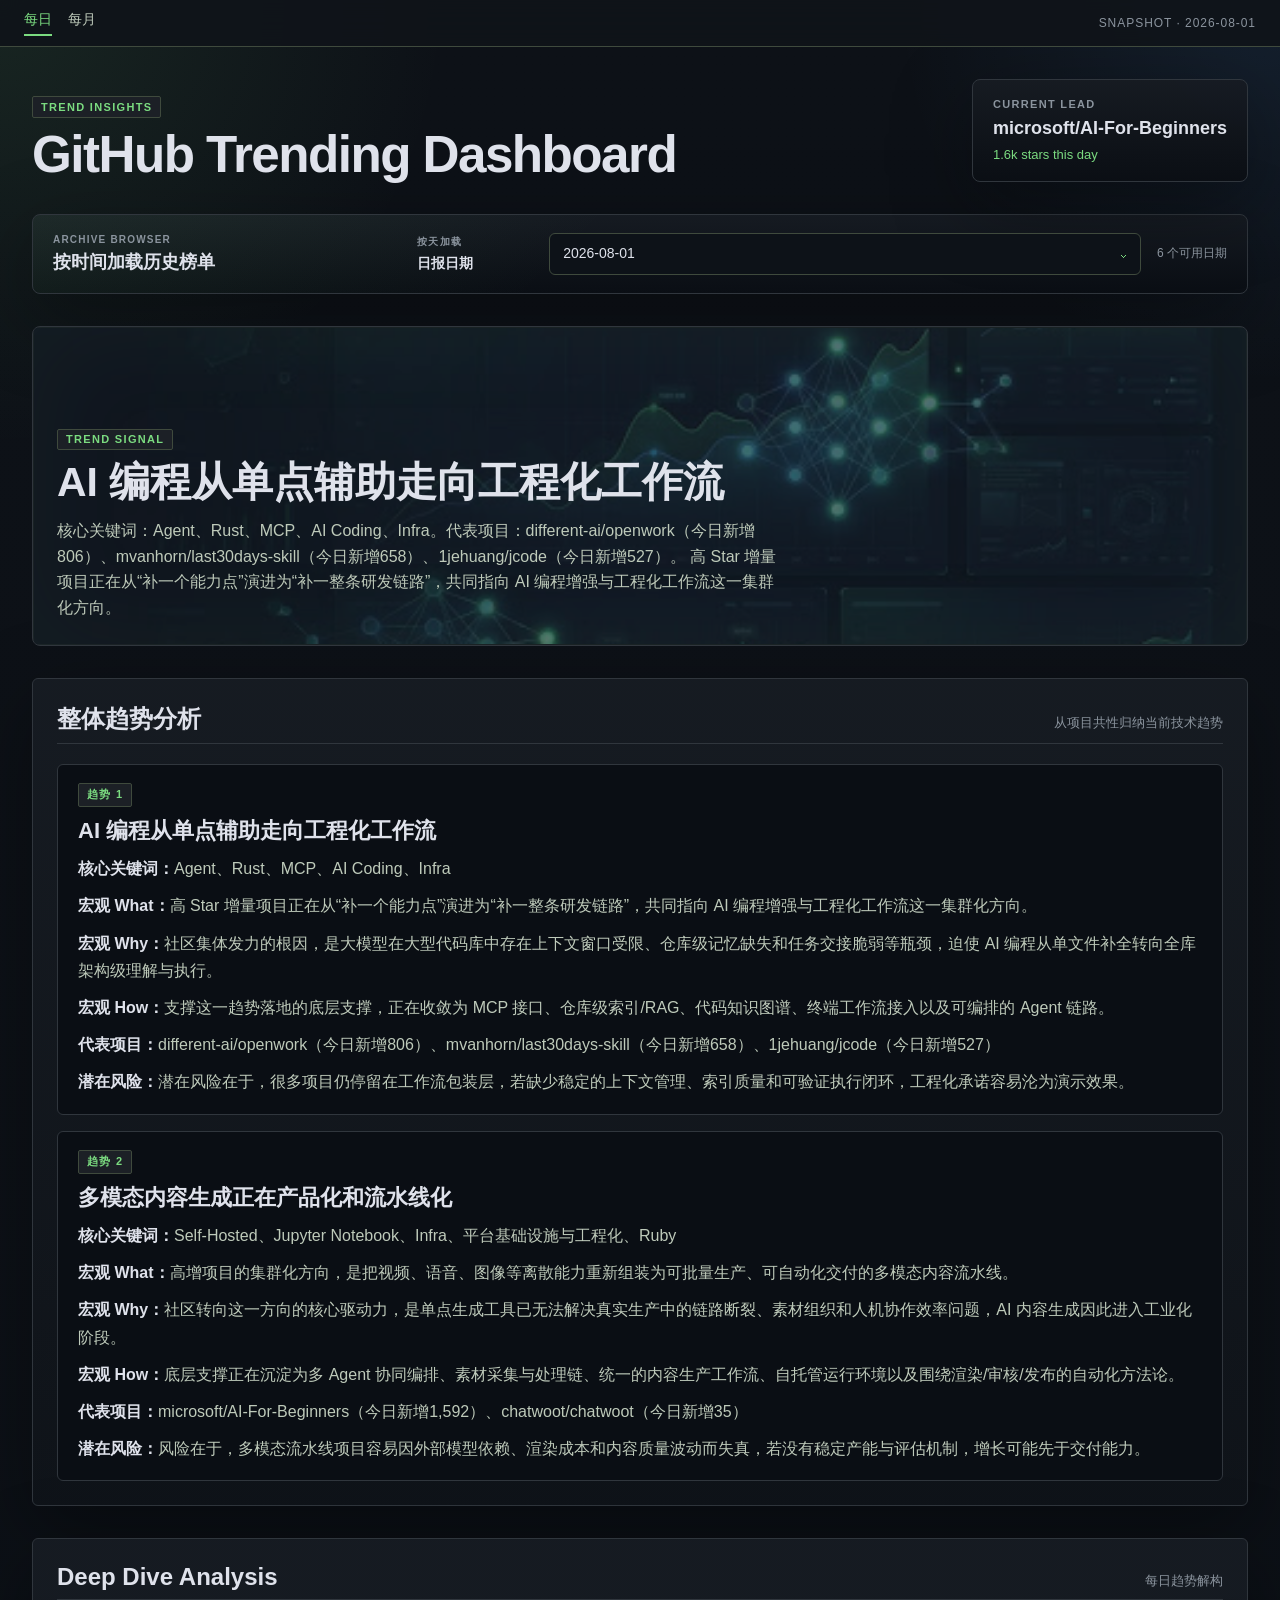
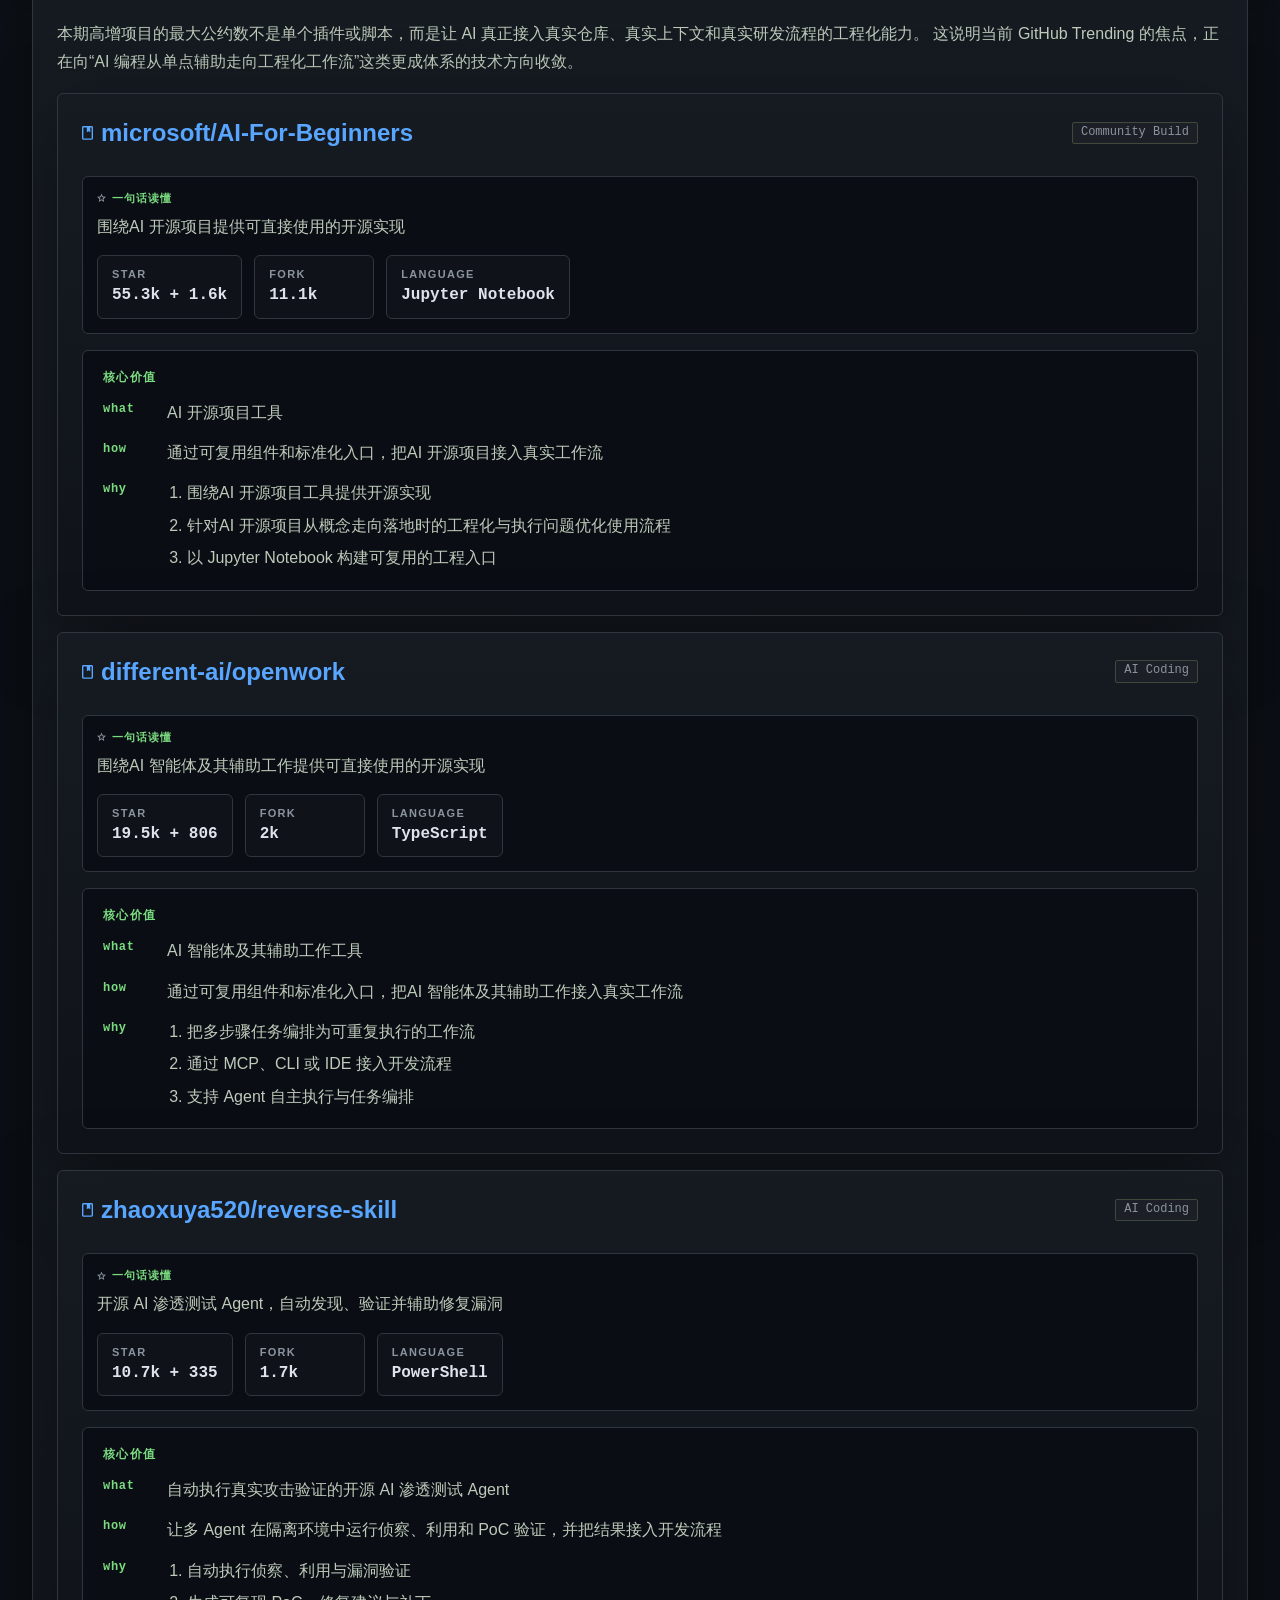
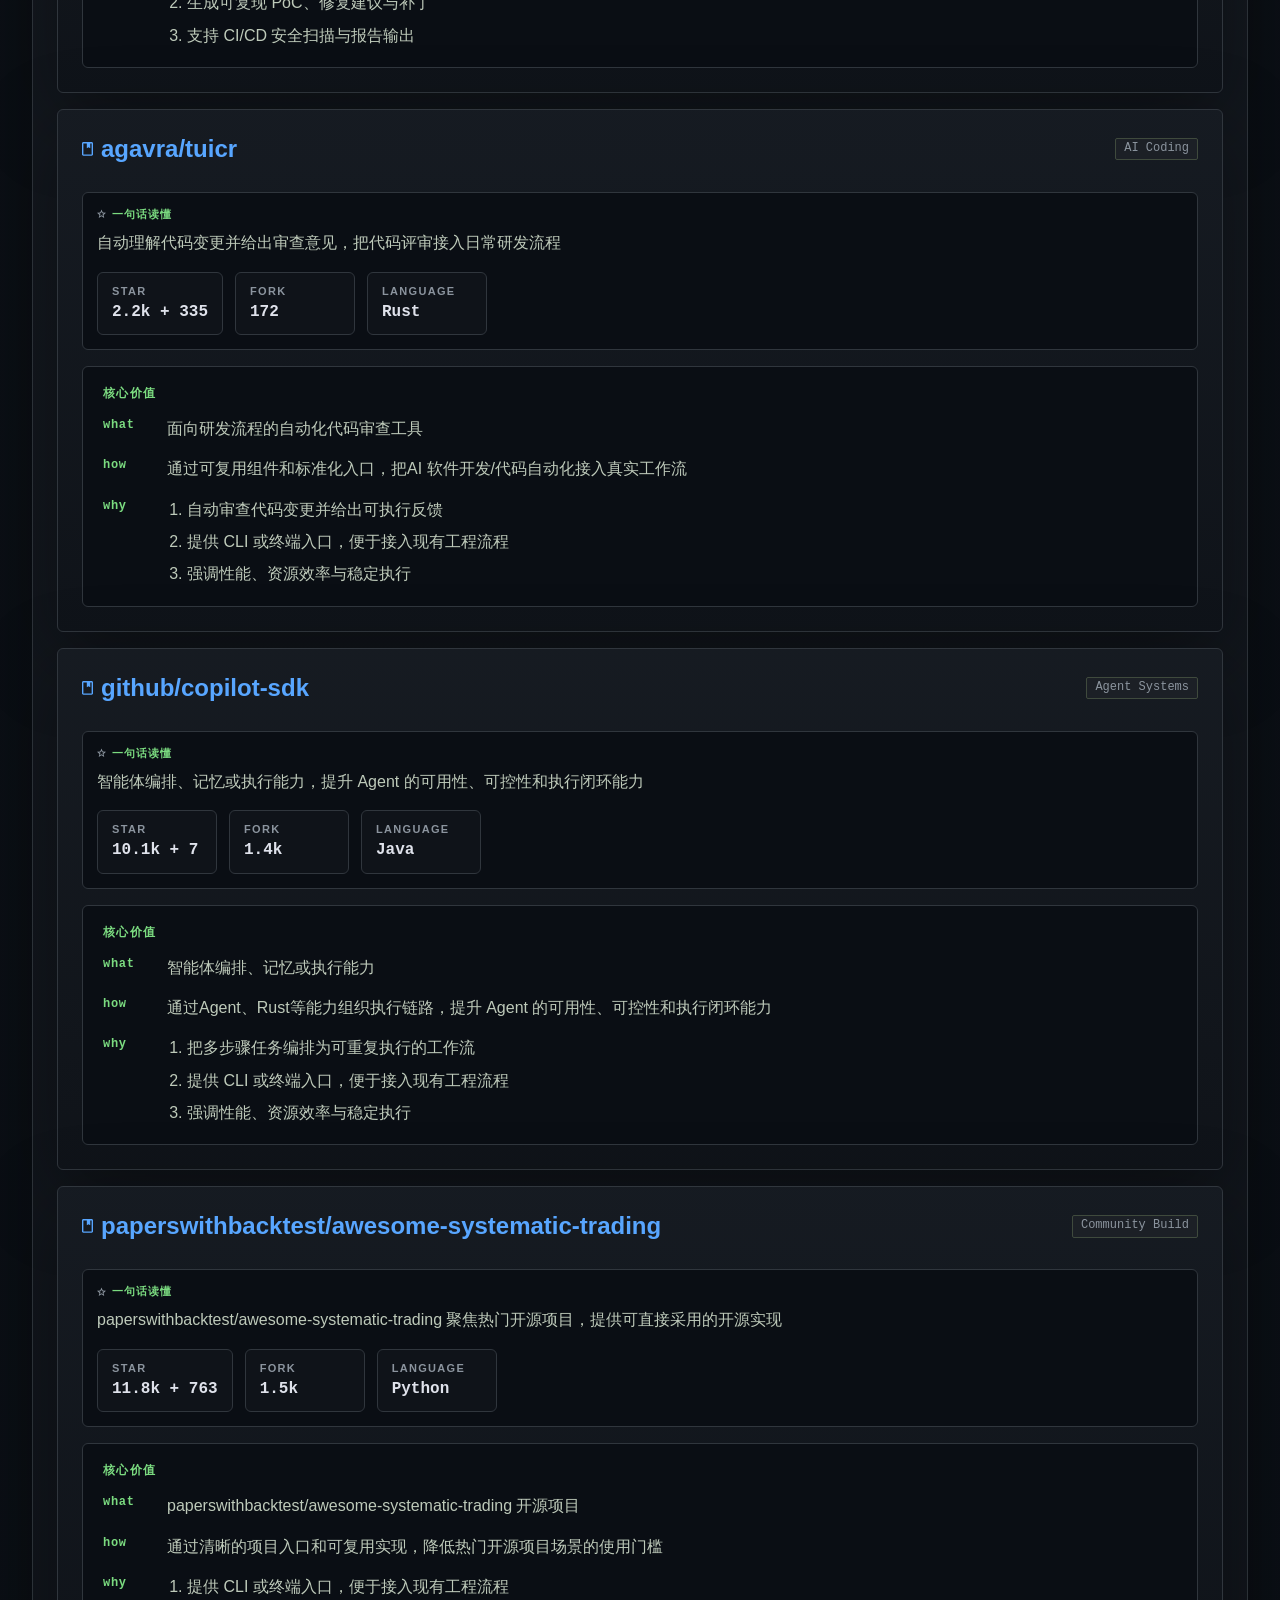
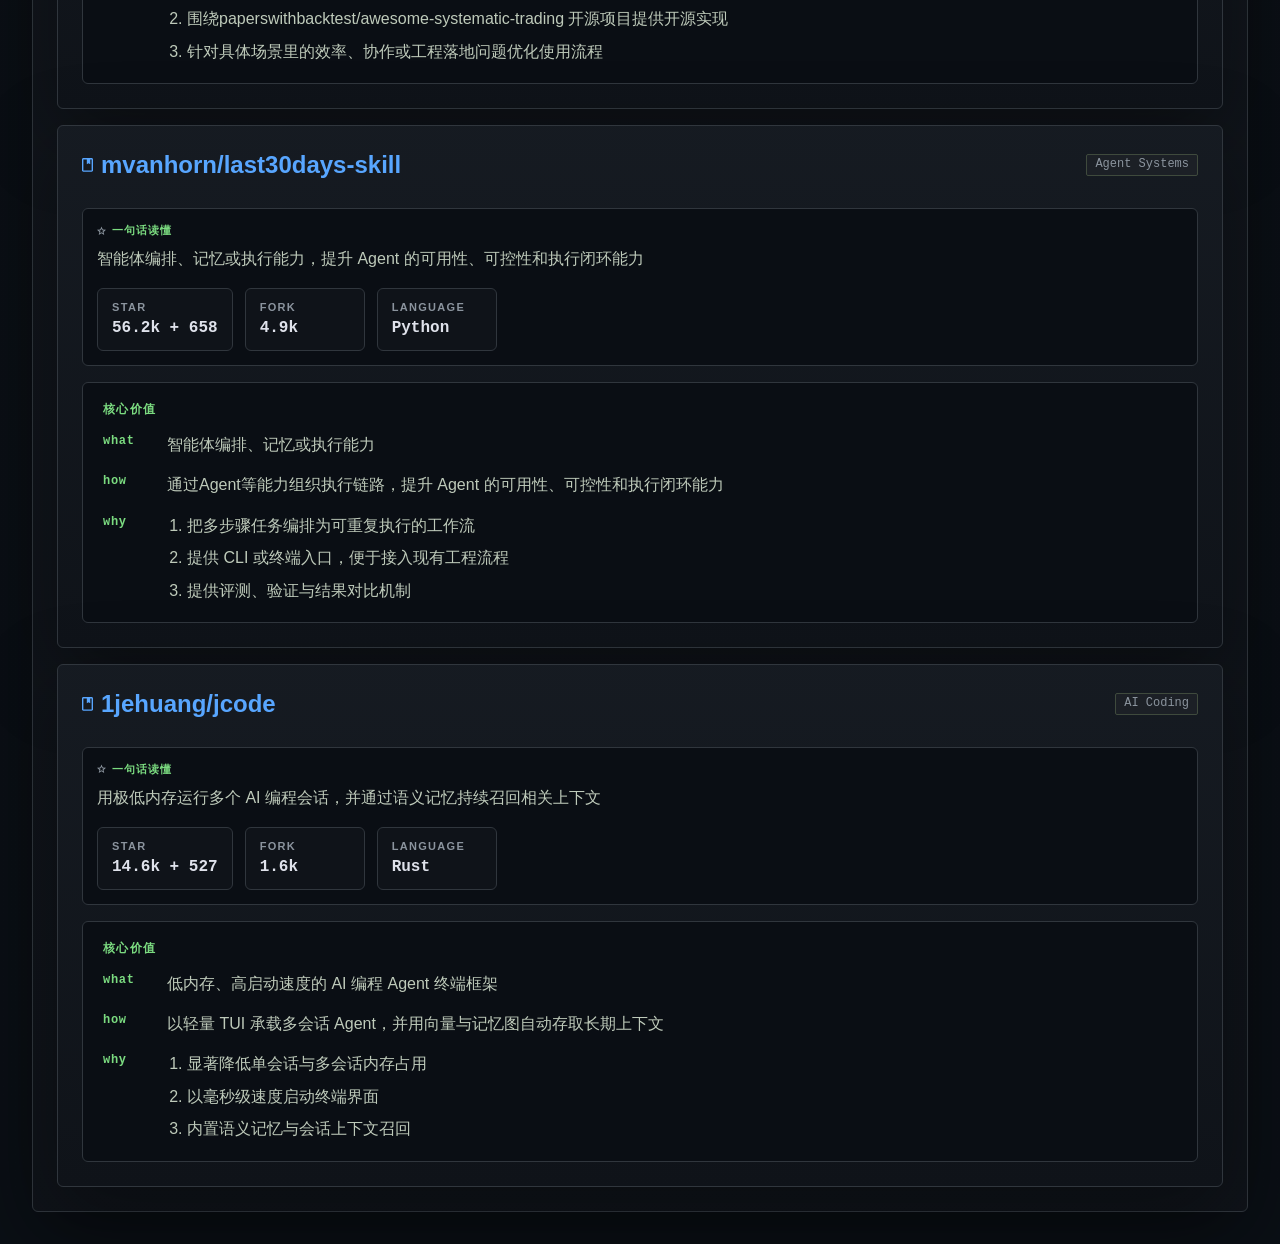
==== commit cd6010ca: "feat: 2026-08-01 daily + monthly trending analysis reports" ====
--- a/reports/github-trending/dashboard/index.html
+++ b/reports/github-trending/dashboard/index.html
@@ -16,8 +16,12 @@
           每日
         </button>
 
+        <button class="nav-link" type="button" data-period-tab="monthly">
+          每月
+        </button>
+
         </nav>
-        <span class="generated-at" data-generated-at>Snapshot · 2026-07-31</span>
+        <span class="generated-at" data-generated-at>Snapshot · 2026-08-01</span>
       </div>
     </header>
 
@@ -29,8 +33,8 @@
         </div>
         <div class="headline-callout">
           <span class="callout-label">Current Lead</span>
-          <strong data-current-lead>different-ai/openwork</strong>
-          <span data-current-growth>915 stars this day</span>
+          <strong data-current-lead>microsoft/AI-For-Beginners</strong>
+          <span data-current-growth>1.6k stars this day</span>
         </div>
       </section>
 
@@ -50,7 +54,9 @@
             <span class="sr-only">选择日报日期</span>
             <select data-date-select="daily" aria-label="选择日报日期">
 
-                    <option value="./history/2026-07-31.html?period=daily" selected>2026-07-31</option>
+                    <option value="./history/2026-08-01.html?period=daily" selected>2026-08-01</option>
+
+                    <option value="./history/2026-07-31.html?period=daily">2026-07-31</option>
 
                     <option value="./history/2026-07-30.html?period=daily">2026-07-30</option>
 
@@ -62,7 +68,25 @@
 
             </select>
           </label>
-          <span class="archive-count">5 个可用日期</span>
+          <span class="archive-count">6 个可用日期</span>
+        </div>
+
+        <div class="date-control" data-date-control="monthly">
+          <div class="date-control-copy">
+            <span>按月加载</span>
+            <strong>月报月份</strong>
+          </div>
+          <label class="date-select-wrap">
+            <span class="sr-only">选择月报月份</span>
+            <select data-date-select="monthly" aria-label="选择月报月份">
+
+                    <option value="./history/2026-08-01.html?period=monthly" selected>2026 年 8 月</option>
+
+                    <option value="./history/2026-07-27.html?period=monthly">2026 年 7 月</option>
+
+            </select>
+          </label>
+          <span class="archive-count">2 个可用月份</span>
         </div>
 
         </div>
@@ -72,9 +96,9 @@
     <section
       class="period-panel is-active"
       data-period-panel="daily"
-      data-lead-name="different-ai/openwork"
-      data-lead-growth="915 stars this day"
-      data-snapshot-date="2026-07-31"
+      data-lead-name="microsoft/AI-For-Beginners"
+      data-lead-growth="1.6k stars this day"
+      data-snapshot-date="2026-08-01"
     >
       <div class="hero-card">
         <div class="hero-visual">
@@ -83,7 +107,7 @@
         <div class="hero-copy">
           <span class="eyebrow">TREND SIGNAL</span>
           <h2>AI 编程从单点辅助走向工程化工作流</h2>
-          <p>核心关键词：Agent、MCP、AI Coding、Infra、Rust。代表项目：different-ai/openwork（今日新增915）、affaan-m/ECC（今日新增804）、huggingface/speech-to-speech（今日新增628）。 高 Star 增量项目正在从“补一个能力点”演进为“补一整条研发链路”，共同指向 AI 编程增强与工程化工作流这一集群化方向。</p>
+          <p>核心关键词：Agent、Rust、MCP、AI Coding、Infra。代表项目：different-ai/openwork（今日新增806）、mvanhorn/last30days-skill（今日新增658）、1jehuang/jcode（今日新增527）。 高 Star 增量项目正在从“补一个能力点”演进为“补一整条研发链路”，共同指向 AI 编程增强与工程化工作流这一集群化方向。</p>
         </div>
       </div>
 
@@ -98,23 +122,23 @@
                 <article class="trend-card">
                   <span class="trend-index">趋势 1</span>
                   <h4>AI 编程从单点辅助走向工程化工作流</h4>
-                  <p><strong>核心关键词：</strong>Agent、MCP、AI Coding、Infra、Rust</p>
+                  <p><strong>核心关键词：</strong>Agent、Rust、MCP、AI Coding、Infra</p>
                   <p><strong>宏观 What：</strong>高 Star 增量项目正在从“补一个能力点”演进为“补一整条研发链路”，共同指向 AI 编程增强与工程化工作流这一集群化方向。</p>
                   <p><strong>宏观 Why：</strong>社区集体发力的根因，是大模型在大型代码库中存在上下文窗口受限、仓库级记忆缺失和任务交接脆弱等瓶颈，迫使 AI 编程从单文件补全转向全库架构级理解与执行。</p>
                   <p><strong>宏观 How：</strong>支撑这一趋势落地的底层支撑，正在收敛为 MCP 接口、仓库级索引/RAG、代码知识图谱、终端工作流接入以及可编排的 Agent 链路。</p>
-                  <p><strong>代表项目：</strong>different-ai/openwork（今日新增915）、affaan-m/ECC（今日新增804）、huggingface/speech-to-speech（今日新增628）</p>
+                  <p><strong>代表项目：</strong>different-ai/openwork（今日新增806）、mvanhorn/last30days-skill（今日新增658）、1jehuang/jcode（今日新增527）</p>
                   <p><strong>潜在风险：</strong>潜在风险在于，很多项目仍停留在工作流包装层，若缺少稳定的上下文管理、索引质量和可验证执行闭环，工程化承诺容易沦为演示效果。</p>
                 </article>
 
                 <article class="trend-card">
                   <span class="trend-index">趋势 2</span>
-                  <h4>模型接入与推理基础设施继续平台化</h4>
-                  <p><strong>核心关键词：</strong>Infra、Rust、Python、Agent、平台基础设施与工程化</p>
-                  <p><strong>宏观 What：</strong>孤立的模型调用工具正在聚合成统一的模型平台化方向，重点从“接哪个模型”转向“如何稳定、低成本、可控地接入和运行模型”。</p>
-                  <p><strong>宏观 Why：</strong>社区共同发力的根因，是多模型时代带来的接口碎片化、推理成本攀升和部署复杂度失控，推动行业从模型试用走向平台整合与成本优化。</p>
-                  <p><strong>宏观 How：</strong>支撑该趋势的基础设施包括 OpenAI-compatible 协议、模型路由层、推理网关、自托管部署栈、缓存与检索增强，以及围绕吞吐与成本的运维工程体系。</p>
-                  <p><strong>代表项目：</strong>huggingface/speech-to-speech（今日新增628）、pascalorg/editor（今日新增625）、mvanhorn/last30days-skill（今日新增378）</p>
-                  <p><strong>潜在风险：</strong>潜在风险在于，平台化项目容易陷入协议兼容与功能堆叠，但若缺乏足够的性能、观测性和成本控制优势，很难形成真正护城河。</p>
+                  <h4>多模态内容生成正在产品化和流水线化</h4>
+                  <p><strong>核心关键词：</strong>Self-Hosted、Jupyter Notebook、Infra、平台基础设施与工程化、Ruby</p>
+                  <p><strong>宏观 What：</strong>高增项目的集群化方向，是把视频、语音、图像等离散能力重新组装为可批量生产、可自动化交付的多模态内容流水线。</p>
+                  <p><strong>宏观 Why：</strong>社区转向这一方向的核心驱动力，是单点生成工具已无法解决真实生产中的链路断裂、素材组织和人机协作效率问题，AI 内容生成因此进入工业化阶段。</p>
+                  <p><strong>宏观 How：</strong>底层支撑正在沉淀为多 Agent 协同编排、素材采集与处理链、统一的内容生产工作流、自托管运行环境以及围绕渲染/审核/发布的自动化方法论。</p>
+                  <p><strong>代表项目：</strong>microsoft/AI-For-Beginners（今日新增1,592）、chatwoot/chatwoot（今日新增35）</p>
+                  <p><strong>潜在风险：</strong>风险在于，多模态流水线项目容易因外部模型依赖、渲染成本和内容质量波动而失真，若没有稳定产能与评估机制，增长可能先于交付能力。</p>
                 </article>
 
         </div>
@@ -133,6 +157,64 @@
           <div class="card-heading">
             <div class="title-wrap">
               <img src="./assets/repo-icon.svg" alt="" aria-hidden="true" class="icon icon-repo">
+              <h3><a href="https://github.com/microsoft/AI-For-Beginners" target="_blank" rel="noreferrer">microsoft/AI-For-Beginners</a></h3>
+            </div>
+            <span class="chip">Community Build</span>
+          </div>
+          <div class="insight-panel">
+            <div class="insight-title">
+              <img src="./assets/spark-icon.svg" alt="" aria-hidden="true" class="icon icon-spark">
+              <span>一句话读懂</span>
+            </div>
+            <p>围绕AI 开源项目提供可直接使用的开源实现</p>
+            <div class="meta-row">
+
+              <div class="meta-pill">
+                <span class="meta-label">Star</span>
+                <strong class="meta-value">55.3k + 1.6k</strong>
+              </div>
+
+              <div class="meta-pill">
+                <span class="meta-label">Fork</span>
+                <strong class="meta-value">11.1k</strong>
+              </div>
+
+              <div class="meta-pill">
+                <span class="meta-label">Language</span>
+                <strong class="meta-value">Jupyter Notebook</strong>
+              </div>
+
+            </div>
+          </div>
+          <div class="core-value-panel">
+            <span class="core-value-label">核心价值</span>
+            <ul class="core-value-list">
+
+              <li class="core-value-item">
+                <strong class="core-value-key">what</strong>
+                <span>AI 开源项目工具</span>
+              </li>
+
+              <li class="core-value-item">
+                <strong class="core-value-key">how</strong>
+                <span>通过可复用组件和标准化入口，把AI 开源项目接入真实工作流</span>
+              </li>
+
+              <li class="core-value-item">
+                <strong class="core-value-key">why</strong>
+                <ol class="highlight-list">
+                  <li>围绕AI 开源项目工具提供开源实现</li><li>针对AI 开源项目从概念走向落地时的工程化与执行问题优化使用流程</li><li>以 Jupyter Notebook 构建可复用的工程入口</li>
+                </ol>
+              </li>
+
+            </ul>
+          </div>
+        </article>
+
+        <article class="deep-card">
+          <div class="card-heading">
+            <div class="title-wrap">
+              <img src="./assets/repo-icon.svg" alt="" aria-hidden="true" class="icon icon-repo">
               <h3><a href="https://github.com/different-ai/openwork" target="_blank" rel="noreferrer">different-ai/openwork</a></h3>
             </div>
             <span class="chip">AI Coding</span>
@@ -147,12 +229,12 @@
 
               <div class="meta-pill">
                 <span class="meta-label">Star</span>
-                <strong class="meta-value">18.7k + 915</strong>
-              </div>
-
-              <div class="meta-pill">
-                <span class="meta-label">Fork</span>
-                <strong class="meta-value">1.9k</strong>
+                <strong class="meta-value">19.5k + 806</strong>
+              </div>
+
+              <div class="meta-pill">
+                <span class="meta-label">Fork</span>
+                <strong class="meta-value">2k</strong>
               </div>
 
               <div class="meta-pill">
@@ -191,7 +273,7 @@
           <div class="card-heading">
             <div class="title-wrap">
               <img src="./assets/repo-icon.svg" alt="" aria-hidden="true" class="icon icon-repo">
-              <h3><a href="https://github.com/affaan-m/ECC" target="_blank" rel="noreferrer">affaan-m/ECC</a></h3>
+              <h3><a href="https://github.com/zhaoxuya520/reverse-skill" target="_blank" rel="noreferrer">zhaoxuya520/reverse-skill</a></h3>
             </div>
             <span class="chip">AI Coding</span>
           </div>
@@ -200,17 +282,661 @@
               <img src="./assets/spark-icon.svg" alt="" aria-hidden="true" class="icon icon-spark">
               <span>一句话读懂</span>
             </div>
+            <p>开源 AI 渗透测试 Agent，自动发现、验证并辅助修复漏洞</p>
+            <div class="meta-row">
+
+              <div class="meta-pill">
+                <span class="meta-label">Star</span>
+                <strong class="meta-value">10.7k + 335</strong>
+              </div>
+
+              <div class="meta-pill">
+                <span class="meta-label">Fork</span>
+                <strong class="meta-value">1.7k</strong>
+              </div>
+
+              <div class="meta-pill">
+                <span class="meta-label">Language</span>
+                <strong class="meta-value">PowerShell</strong>
+              </div>
+
+            </div>
+          </div>
+          <div class="core-value-panel">
+            <span class="core-value-label">核心价值</span>
+            <ul class="core-value-list">
+
+              <li class="core-value-item">
+                <strong class="core-value-key">what</strong>
+                <span>自动执行真实攻击验证的开源 AI 渗透测试 Agent</span>
+              </li>
+
+              <li class="core-value-item">
+                <strong class="core-value-key">how</strong>
+                <span>让多 Agent 在隔离环境中运行侦察、利用和 PoC 验证，并把结果接入开发流程</span>
+              </li>
+
+              <li class="core-value-item">
+                <strong class="core-value-key">why</strong>
+                <ol class="highlight-list">
+                  <li>自动执行侦察、利用与漏洞验证</li><li>生成可复现 PoC、修复建议与补丁</li><li>支持 CI/CD 安全扫描与报告输出</li>
+                </ol>
+              </li>
+
+            </ul>
+          </div>
+        </article>
+
+        <article class="deep-card">
+          <div class="card-heading">
+            <div class="title-wrap">
+              <img src="./assets/repo-icon.svg" alt="" aria-hidden="true" class="icon icon-repo">
+              <h3><a href="https://github.com/agavra/tuicr" target="_blank" rel="noreferrer">agavra/tuicr</a></h3>
+            </div>
+            <span class="chip">AI Coding</span>
+          </div>
+          <div class="insight-panel">
+            <div class="insight-title">
+              <img src="./assets/spark-icon.svg" alt="" aria-hidden="true" class="icon icon-spark">
+              <span>一句话读懂</span>
+            </div>
+            <p>自动理解代码变更并给出审查意见，把代码评审接入日常研发流程</p>
+            <div class="meta-row">
+
+              <div class="meta-pill">
+                <span class="meta-label">Star</span>
+                <strong class="meta-value">2.2k + 335</strong>
+              </div>
+
+              <div class="meta-pill">
+                <span class="meta-label">Fork</span>
+                <strong class="meta-value">172</strong>
+              </div>
+
+              <div class="meta-pill">
+                <span class="meta-label">Language</span>
+                <strong class="meta-value">Rust</strong>
+              </div>
+
+            </div>
+          </div>
+          <div class="core-value-panel">
+            <span class="core-value-label">核心价值</span>
+            <ul class="core-value-list">
+
+              <li class="core-value-item">
+                <strong class="core-value-key">what</strong>
+                <span>面向研发流程的自动化代码审查工具</span>
+              </li>
+
+              <li class="core-value-item">
+                <strong class="core-value-key">how</strong>
+                <span>通过可复用组件和标准化入口，把AI 软件开发/代码自动化接入真实工作流</span>
+              </li>
+
+              <li class="core-value-item">
+                <strong class="core-value-key">why</strong>
+                <ol class="highlight-list">
+                  <li>自动审查代码变更并给出可执行反馈</li><li>提供 CLI 或终端入口，便于接入现有工程流程</li><li>强调性能、资源效率与稳定执行</li>
+                </ol>
+              </li>
+
+            </ul>
+          </div>
+        </article>
+
+        <article class="deep-card">
+          <div class="card-heading">
+            <div class="title-wrap">
+              <img src="./assets/repo-icon.svg" alt="" aria-hidden="true" class="icon icon-repo">
+              <h3><a href="https://github.com/github/copilot-sdk" target="_blank" rel="noreferrer">github/copilot-sdk</a></h3>
+            </div>
+            <span class="chip">Agent Systems</span>
+          </div>
+          <div class="insight-panel">
+            <div class="insight-title">
+              <img src="./assets/spark-icon.svg" alt="" aria-hidden="true" class="icon icon-spark">
+              <span>一句话读懂</span>
+            </div>
             <p>智能体编排、记忆或执行能力，提升 Agent 的可用性、可控性和执行闭环能力</p>
             <div class="meta-row">
 
               <div class="meta-pill">
                 <span class="meta-label">Star</span>
-                <strong class="meta-value">236.2k + 804</strong>
-              </div>
-
-              <div class="meta-pill">
-                <span class="meta-label">Fork</span>
-                <strong class="meta-value">35.9k</strong>
+                <strong class="meta-value">10.1k + 7</strong>
+              </div>
+
+              <div class="meta-pill">
+                <span class="meta-label">Fork</span>
+                <strong class="meta-value">1.4k</strong>
+              </div>
+
+              <div class="meta-pill">
+                <span class="meta-label">Language</span>
+                <strong class="meta-value">Java</strong>
+              </div>
+
+            </div>
+          </div>
+          <div class="core-value-panel">
+            <span class="core-value-label">核心价值</span>
+            <ul class="core-value-list">
+
+              <li class="core-value-item">
+                <strong class="core-value-key">what</strong>
+                <span>智能体编排、记忆或执行能力</span>
+              </li>
+
+              <li class="core-value-item">
+                <strong class="core-value-key">how</strong>
+                <span>通过Agent、Rust等能力组织执行链路，提升 Agent 的可用性、可控性和执行闭环能力</span>
+              </li>
+
+              <li class="core-value-item">
+                <strong class="core-value-key">why</strong>
+                <ol class="highlight-list">
+                  <li>把多步骤任务编排为可重复执行的工作流</li><li>提供 CLI 或终端入口，便于接入现有工程流程</li><li>强调性能、资源效率与稳定执行</li>
+                </ol>
+              </li>
+
+            </ul>
+          </div>
+        </article>
+
+        <article class="deep-card">
+          <div class="card-heading">
+            <div class="title-wrap">
+              <img src="./assets/repo-icon.svg" alt="" aria-hidden="true" class="icon icon-repo">
+              <h3><a href="https://github.com/paperswithbacktest/awesome-systematic-trading" target="_blank" rel="noreferrer">paperswithbacktest/awesome-systematic-trading</a></h3>
+            </div>
+            <span class="chip">Community Build</span>
+          </div>
+          <div class="insight-panel">
+            <div class="insight-title">
+              <img src="./assets/spark-icon.svg" alt="" aria-hidden="true" class="icon icon-spark">
+              <span>一句话读懂</span>
+            </div>
+            <p>paperswithbacktest/awesome-systematic-trading 聚焦热门开源项目，提供可直接采用的开源实现</p>
+            <div class="meta-row">
+
+              <div class="meta-pill">
+                <span class="meta-label">Star</span>
+                <strong class="meta-value">11.8k + 763</strong>
+              </div>
+
+              <div class="meta-pill">
+                <span class="meta-label">Fork</span>
+                <strong class="meta-value">1.5k</strong>
+              </div>
+
+              <div class="meta-pill">
+                <span class="meta-label">Language</span>
+                <strong class="meta-value">Python</strong>
+              </div>
+
+            </div>
+          </div>
+          <div class="core-value-panel">
+            <span class="core-value-label">核心价值</span>
+            <ul class="core-value-list">
+
+              <li class="core-value-item">
+                <strong class="core-value-key">what</strong>
+                <span>paperswithbacktest/awesome-systematic-trading 开源项目</span>
+              </li>
+
+              <li class="core-value-item">
+                <strong class="core-value-key">how</strong>
+                <span>通过清晰的项目入口和可复用实现，降低热门开源项目场景的使用门槛</span>
+              </li>
+
+              <li class="core-value-item">
+                <strong class="core-value-key">why</strong>
+                <ol class="highlight-list">
+                  <li>提供 CLI 或终端入口，便于接入现有工程流程</li><li>围绕paperswithbacktest/awesome-systematic-trading 开源项目提供开源实现</li><li>针对具体场景里的效率、协作或工程落地问题优化使用流程</li>
+                </ol>
+              </li>
+
+            </ul>
+          </div>
+        </article>
+
+        <article class="deep-card">
+          <div class="card-heading">
+            <div class="title-wrap">
+              <img src="./assets/repo-icon.svg" alt="" aria-hidden="true" class="icon icon-repo">
+              <h3><a href="https://github.com/mvanhorn/last30days-skill" target="_blank" rel="noreferrer">mvanhorn/last30days-skill</a></h3>
+            </div>
+            <span class="chip">Agent Systems</span>
+          </div>
+          <div class="insight-panel">
+            <div class="insight-title">
+              <img src="./assets/spark-icon.svg" alt="" aria-hidden="true" class="icon icon-spark">
+              <span>一句话读懂</span>
+            </div>
+            <p>智能体编排、记忆或执行能力，提升 Agent 的可用性、可控性和执行闭环能力</p>
+            <div class="meta-row">
+
+              <div class="meta-pill">
+                <span class="meta-label">Star</span>
+                <strong class="meta-value">56.2k + 658</strong>
+              </div>
+
+              <div class="meta-pill">
+                <span class="meta-label">Fork</span>
+                <strong class="meta-value">4.9k</strong>
+              </div>
+
+              <div class="meta-pill">
+                <span class="meta-label">Language</span>
+                <strong class="meta-value">Python</strong>
+              </div>
+
+            </div>
+          </div>
+          <div class="core-value-panel">
+            <span class="core-value-label">核心价值</span>
+            <ul class="core-value-list">
+
+              <li class="core-value-item">
+                <strong class="core-value-key">what</strong>
+                <span>智能体编排、记忆或执行能力</span>
+              </li>
+
+              <li class="core-value-item">
+                <strong class="core-value-key">how</strong>
+                <span>通过Agent等能力组织执行链路，提升 Agent 的可用性、可控性和执行闭环能力</span>
+              </li>
+
+              <li class="core-value-item">
+                <strong class="core-value-key">why</strong>
+                <ol class="highlight-list">
+                  <li>把多步骤任务编排为可重复执行的工作流</li><li>提供 CLI 或终端入口，便于接入现有工程流程</li><li>提供评测、验证与结果对比机制</li>
+                </ol>
+              </li>
+
+            </ul>
+          </div>
+        </article>
+
+        <article class="deep-card">
+          <div class="card-heading">
+            <div class="title-wrap">
+              <img src="./assets/repo-icon.svg" alt="" aria-hidden="true" class="icon icon-repo">
+              <h3><a href="https://github.com/1jehuang/jcode" target="_blank" rel="noreferrer">1jehuang/jcode</a></h3>
+            </div>
+            <span class="chip">AI Coding</span>
+          </div>
+          <div class="insight-panel">
+            <div class="insight-title">
+              <img src="./assets/spark-icon.svg" alt="" aria-hidden="true" class="icon icon-spark">
+              <span>一句话读懂</span>
+            </div>
+            <p>用极低内存运行多个 AI 编程会话，并通过语义记忆持续召回相关上下文</p>
+            <div class="meta-row">
+
+              <div class="meta-pill">
+                <span class="meta-label">Star</span>
+                <strong class="meta-value">14.6k + 527</strong>
+              </div>
+
+              <div class="meta-pill">
+                <span class="meta-label">Fork</span>
+                <strong class="meta-value">1.6k</strong>
+              </div>
+
+              <div class="meta-pill">
+                <span class="meta-label">Language</span>
+                <strong class="meta-value">Rust</strong>
+              </div>
+
+            </div>
+          </div>
+          <div class="core-value-panel">
+            <span class="core-value-label">核心价值</span>
+            <ul class="core-value-list">
+
+              <li class="core-value-item">
+                <strong class="core-value-key">what</strong>
+                <span>低内存、高启动速度的 AI 编程 Agent 终端框架</span>
+              </li>
+
+              <li class="core-value-item">
+                <strong class="core-value-key">how</strong>
+                <span>以轻量 TUI 承载多会话 Agent，并用向量与记忆图自动存取长期上下文</span>
+              </li>
+
+              <li class="core-value-item">
+                <strong class="core-value-key">why</strong>
+                <ol class="highlight-list">
+                  <li>显著降低单会话与多会话内存占用</li><li>以毫秒级速度启动终端界面</li><li>内置语义记忆与会话上下文召回</li>
+                </ol>
+              </li>
+
+            </ul>
+          </div>
+        </article>
+
+        </div>
+      </section>
+    </section>
+
+    <section
+      class="period-panel"
+      data-period-panel="monthly"
+      data-lead-name="diegosouzapw/OmniRoute"
+      data-lead-growth="27.8k stars this month"
+      data-snapshot-date="2026-08-01"
+    >
+      <div class="hero-card">
+        <div class="hero-visual">
+          <img src="./assets/hero-background-281466.png" alt="" aria-hidden="true">
+        </div>
+        <div class="hero-copy">
+          <span class="eyebrow">TREND SIGNAL</span>
+          <h2>AI 编程从单点辅助走向工程化工作流</h2>
+          <p>核心关键词：Agent、MCP、Python、TypeScript、Rust。代表项目：diegosouzapw/OmniRoute（本月新增27,829）、stablyai/orca（本月新增25,201）、usestrix/strix（本月新增18,958）。 高 Star 增量项目正在从“补一个能力点”演进为“补一整条研发链路”，共同指向 AI 编程增强与工程化工作流这一集群化方向。</p>
+        </div>
+      </div>
+
+
+      <section class="trend-analysis panel">
+        <div class="section-head">
+          <h3>整体趋势分析</h3>
+          <span>从项目共性归纳当前技术趋势</span>
+        </div>
+        <div class="trend-list">
+
+                <article class="trend-card">
+                  <span class="trend-index">趋势 1</span>
+                  <h4>AI 编程从单点辅助走向工程化工作流</h4>
+                  <p><strong>核心关键词：</strong>Agent、MCP、Python、TypeScript、Rust</p>
+                  <p><strong>宏观 What：</strong>高 Star 增量项目正在从“补一个能力点”演进为“补一整条研发链路”，共同指向 AI 编程增强与工程化工作流这一集群化方向。</p>
+                  <p><strong>宏观 Why：</strong>社区集体发力的根因，是大模型在大型代码库中存在上下文窗口受限、仓库级记忆缺失和任务交接脆弱等瓶颈，迫使 AI 编程从单文件补全转向全库架构级理解与执行。</p>
+                  <p><strong>宏观 How：</strong>支撑这一趋势落地的底层支撑，正在收敛为 MCP 接口、仓库级索引/RAG、代码知识图谱、终端工作流接入以及可编排的 Agent 链路。</p>
+                  <p><strong>代表项目：</strong>diegosouzapw/OmniRoute（本月新增27,829）、stablyai/orca（本月新增25,201）、usestrix/strix（本月新增18,958）</p>
+                  <p><strong>潜在风险：</strong>潜在风险在于，很多项目仍停留在工作流包装层，若缺少稳定的上下文管理、索引质量和可验证执行闭环，工程化承诺容易沦为演示效果。</p>
+                </article>
+
+                <article class="trend-card">
+                  <span class="trend-index">趋势 2</span>
+                  <h4>多模态内容生成正在产品化和流水线化</h4>
+                  <p><strong>核心关键词：</strong>Video、Workflow、Agent、TypeScript、Self-Hosted</p>
+                  <p><strong>宏观 What：</strong>高增项目的集群化方向，是把视频、语音、图像等离散能力重新组装为可批量生产、可自动化交付的多模态内容流水线。</p>
+                  <p><strong>宏观 Why：</strong>社区转向这一方向的核心驱动力，是单点生成工具已无法解决真实生产中的链路断裂、素材组织和人机协作效率问题，AI 内容生成因此进入工业化阶段。</p>
+                  <p><strong>宏观 How：</strong>底层支撑正在沉淀为多 Agent 协同编排、素材采集与处理链、统一的内容生产工作流、自托管运行环境以及围绕渲染/审核/发布的自动化方法论。</p>
+                  <p><strong>代表项目：</strong>stablyai/orca（本月新增25,201）、OpenCut-app/OpenCut（本月新增19,902）、Zackriya-Solutions/meetily（本月新增14,907）</p>
+                  <p><strong>潜在风险：</strong>风险在于，多模态流水线项目容易因外部模型依赖、渲染成本和内容质量波动而失真，若没有稳定产能与评估机制，增长可能先于交付能力。</p>
+                </article>
+
+        </div>
+      </section>
+
+
+      <section class="deep-dive-section panel">
+        <div class="section-head">
+          <h3>Deep Dive Analysis</h3>
+          <span>每月趋势解构</span>
+        </div>
+        <p class="trend-overview">本期高增项目的最大公约数不是单个插件或脚本，而是让 AI 真正接入真实仓库、真实上下文和真实研发流程的工程化能力。 这说明当前 GitHub Trending 的焦点，正在向“AI 编程从单点辅助走向工程化工作流”这类更成体系的技术方向收敛。</p>
+        <div class="deep-list">
+
+        <article class="deep-card">
+          <div class="card-heading">
+            <div class="title-wrap">
+              <img src="./assets/repo-icon.svg" alt="" aria-hidden="true" class="icon icon-repo">
+              <h3><a href="https://github.com/diegosouzapw/OmniRoute" target="_blank" rel="noreferrer">diegosouzapw/OmniRoute</a></h3>
+            </div>
+            <span class="chip">AI Coding</span>
+          </div>
+          <div class="insight-panel">
+            <div class="insight-title">
+              <img src="./assets/spark-icon.svg" alt="" aria-hidden="true" class="icon icon-spark">
+              <span>一句话读懂</span>
+            </div>
+            <p>模型接入与统一代理层，用统一接口管理多个模型和推理服务</p>
+            <div class="meta-row">
+
+              <div class="meta-pill">
+                <span class="meta-label">Star</span>
+                <strong class="meta-value">36.1k + 27.8k</strong>
+              </div>
+
+              <div class="meta-pill">
+                <span class="meta-label">Fork</span>
+                <strong class="meta-value">4.6k</strong>
+              </div>
+
+              <div class="meta-pill">
+                <span class="meta-label">Language</span>
+                <strong class="meta-value">TypeScript</strong>
+              </div>
+
+            </div>
+          </div>
+          <div class="core-value-panel">
+            <span class="core-value-label">核心价值</span>
+            <ul class="core-value-list">
+
+              <li class="core-value-item">
+                <strong class="core-value-key">what</strong>
+                <span>模型接入与统一代理层</span>
+              </li>
+
+              <li class="core-value-item">
+                <strong class="core-value-key">how</strong>
+                <span>通过Agent、MCP等能力组织执行链路，用统一接口管理多个模型和推理服务</span>
+              </li>
+
+              <li class="core-value-item">
+                <strong class="core-value-key">why</strong>
+                <ol class="highlight-list">
+                  <li>覆盖推理服务、网关与部署运维链路</li><li>提供 CLI 或终端入口，便于接入现有工程流程</li><li>通过 MCP、CLI 或 IDE 接入开发流程</li>
+                </ol>
+              </li>
+
+            </ul>
+          </div>
+        </article>
+
+        <article class="deep-card">
+          <div class="card-heading">
+            <div class="title-wrap">
+              <img src="./assets/repo-icon.svg" alt="" aria-hidden="true" class="icon icon-repo">
+              <h3><a href="https://github.com/stablyai/orca" target="_blank" rel="noreferrer">stablyai/orca</a></h3>
+            </div>
+            <span class="chip">AI Coding</span>
+          </div>
+          <div class="insight-panel">
+            <div class="insight-title">
+              <img src="./assets/spark-icon.svg" alt="" aria-hidden="true" class="icon icon-spark">
+              <span>一句话读懂</span>
+            </div>
+            <p>在桌面、手机或 VPS 上同时调度一组编码 Agent，加速并行开发任务</p>
+            <div class="meta-row">
+
+              <div class="meta-pill">
+                <span class="meta-label">Star</span>
+                <strong class="meta-value">34.6k + 25.2k</strong>
+              </div>
+
+              <div class="meta-pill">
+                <span class="meta-label">Fork</span>
+                <strong class="meta-value">2.4k</strong>
+              </div>
+
+              <div class="meta-pill">
+                <span class="meta-label">Language</span>
+                <strong class="meta-value">TypeScript</strong>
+              </div>
+
+            </div>
+          </div>
+          <div class="core-value-panel">
+            <span class="core-value-label">核心价值</span>
+            <ul class="core-value-list">
+
+              <li class="core-value-item">
+                <strong class="core-value-key">what</strong>
+                <span>并行管理多个编码 Agent 的开发环境</span>
+              </li>
+
+              <li class="core-value-item">
+                <strong class="core-value-key">how</strong>
+                <span>把不同编码 Agent 的会话、工作区和执行状态集中到统一 ADE 中并行编排</span>
+              </li>
+
+              <li class="core-value-item">
+                <strong class="core-value-key">why</strong>
+                <ol class="highlight-list">
+                  <li>并行运行和管理多个编码 Agent</li><li>支持桌面、移动端与 VPS</li><li>复用用户自己的 Agent 订阅与工作区</li>
+                </ol>
+              </li>
+
+            </ul>
+          </div>
+        </article>
+
+        <article class="deep-card">
+          <div class="card-heading">
+            <div class="title-wrap">
+              <img src="./assets/repo-icon.svg" alt="" aria-hidden="true" class="icon icon-repo">
+              <h3><a href="https://github.com/Shubhamsaboo/awesome-llm-apps" target="_blank" rel="noreferrer">Shubhamsaboo/awesome-llm-apps</a></h3>
+            </div>
+            <span class="chip">Agent Systems</span>
+          </div>
+          <div class="insight-panel">
+            <div class="insight-title">
+              <img src="./assets/spark-icon.svg" alt="" aria-hidden="true" class="icon icon-spark">
+              <span>一句话读懂</span>
+            </div>
+            <p>智能体编排、记忆或执行能力，提升 Agent 的可用性、可控性和执行闭环能力</p>
+            <div class="meta-row">
+
+              <div class="meta-pill">
+                <span class="meta-label">Star</span>
+                <strong class="meta-value">129.4k + 13.6k</strong>
+              </div>
+
+              <div class="meta-pill">
+                <span class="meta-label">Fork</span>
+                <strong class="meta-value">19.1k</strong>
+              </div>
+
+              <div class="meta-pill">
+                <span class="meta-label">Language</span>
+                <strong class="meta-value">Python</strong>
+              </div>
+
+            </div>
+          </div>
+          <div class="core-value-panel">
+            <span class="core-value-label">核心价值</span>
+            <ul class="core-value-list">
+
+              <li class="core-value-item">
+                <strong class="core-value-key">what</strong>
+                <span>智能体编排、记忆或执行能力</span>
+              </li>
+
+              <li class="core-value-item">
+                <strong class="core-value-key">how</strong>
+                <span>通过隐私、Agent等能力组织执行链路，提升 Agent 的可用性、可控性和执行闭环能力</span>
+              </li>
+
+              <li class="core-value-item">
+                <strong class="core-value-key">why</strong>
+                <ol class="highlight-list">
+                  <li>强化隐私保护与本地数据边界</li><li>通过 RAG 提升知识检索与上下文召回</li><li>强化隐私保护与本地数据控制</li>
+                </ol>
+              </li>
+
+            </ul>
+          </div>
+        </article>
+
+        <article class="deep-card">
+          <div class="card-heading">
+            <div class="title-wrap">
+              <img src="./assets/repo-icon.svg" alt="" aria-hidden="true" class="icon icon-repo">
+              <h3><a href="https://github.com/hasaneyldrm/exercises-dataset" target="_blank" rel="noreferrer">hasaneyldrm/exercises-dataset</a></h3>
+            </div>
+            <span class="chip">Community Build</span>
+          </div>
+          <div class="insight-panel">
+            <div class="insight-title">
+              <img src="./assets/spark-icon.svg" alt="" aria-hidden="true" class="icon icon-spark">
+              <span>一句话读懂</span>
+            </div>
+            <p>围绕AI 开源项目提供可直接使用的开源实现</p>
+            <div class="meta-row">
+
+              <div class="meta-pill">
+                <span class="meta-label">Star</span>
+                <strong class="meta-value">18.3k + 13k</strong>
+              </div>
+
+              <div class="meta-pill">
+                <span class="meta-label">Fork</span>
+                <strong class="meta-value">2.2k</strong>
+              </div>
+
+              <div class="meta-pill">
+                <span class="meta-label">Language</span>
+                <strong class="meta-value">HTML</strong>
+              </div>
+
+            </div>
+          </div>
+          <div class="core-value-panel">
+            <span class="core-value-label">核心价值</span>
+            <ul class="core-value-list">
+
+              <li class="core-value-item">
+                <strong class="core-value-key">what</strong>
+                <span>AI 开源项目工具</span>
+              </li>
+
+              <li class="core-value-item">
+                <strong class="core-value-key">how</strong>
+                <span>通过可复用组件和标准化入口，把AI 开源项目接入真实工作流</span>
+              </li>
+
+              <li class="core-value-item">
+                <strong class="core-value-key">why</strong>
+                <ol class="highlight-list">
+                  <li>围绕AI 开源项目工具提供开源实现</li><li>针对AI 开源项目从概念走向落地时的工程化与执行问题优化使用流程</li><li>以 HTML 构建可复用的工程入口</li>
+                </ol>
+              </li>
+
+            </ul>
+          </div>
+        </article>
+
+        <article class="deep-card">
+          <div class="card-heading">
+            <div class="title-wrap">
+              <img src="./assets/repo-icon.svg" alt="" aria-hidden="true" class="icon icon-repo">
+              <h3><a href="https://github.com/pbakaus/impeccable" target="_blank" rel="noreferrer">pbakaus/impeccable</a></h3>
+            </div>
+            <span class="chip">AI Coding</span>
+          </div>
+          <div class="insight-panel">
+            <div class="insight-title">
+              <img src="./assets/spark-icon.svg" alt="" aria-hidden="true" class="icon icon-spark">
+              <span>一句话读懂</span>
+            </div>
+            <p>把设计语言和反模板化审美交给编码 Agent，减少千篇一律的 AI 生成界面</p>
+            <div class="meta-row">
+
+              <div class="meta-pill">
+                <span class="meta-label">Star</span>
+                <strong class="meta-value">53.4k + 11.1k</strong>
+              </div>
+
+              <div class="meta-pill">
+                <span class="meta-label">Fork</span>
+                <strong class="meta-value">3.2k</strong>
               </div>
 
               <div class="meta-pill">
@@ -226,18 +952,18 @@
 
               <li class="core-value-item">
                 <strong class="core-value-key">what</strong>
-                <span>智能体编排、记忆或执行能力</span>
-              </li>
-
-              <li class="core-value-item">
-                <strong class="core-value-key">how</strong>
-                <span>通过安全、Agent等能力组织执行链路，提升 Agent 的可用性、可控性和执行闭环能力</span>
-              </li>
-
-              <li class="core-value-item">
-                <strong class="core-value-key">why</strong>
-                <ol class="highlight-list">
-                  <li>强化隐私保护与本地数据边界</li><li>持续管理仓库与任务上下文</li><li>提供自动化安全检测与验证能力</li>
+                <span>面向编码 Agent 的设计规范与审美技能</span>
+              </li>
+
+              <li class="core-value-item">
+                <strong class="core-value-key">how</strong>
+                <span>通过可复用的设计规则、检查清单和提示约束，引导 Agent 生成更一致、更有辨识度的前端</span>
+              </li>
+
+              <li class="core-value-item">
+                <strong class="core-value-key">why</strong>
+                <ol class="highlight-list">
+                  <li>把设计语言转成 Agent 可执行规则</li><li>强调反模板化与真实产品审美</li><li>可接入 Claude Code、Cursor 与 Codex</li>
                 </ol>
               </li>
 
@@ -263,12 +989,12 @@
 
               <div class="meta-pill">
                 <span class="meta-label">Star</span>
-                <strong class="meta-value">8.8k + 628</strong>
-              </div>
-
-              <div class="meta-pill">
-                <span class="meta-label">Fork</span>
-                <strong class="meta-value">1.1k</strong>
+                <strong class="meta-value">9.8k + 4.7k</strong>
+              </div>
+
+              <div class="meta-pill">
+                <span class="meta-label">Fork</span>
+                <strong class="meta-value">1.2k</strong>
               </div>
 
               <div class="meta-pill">
@@ -307,65 +1033,7 @@
           <div class="card-heading">
             <div class="title-wrap">
               <img src="./assets/repo-icon.svg" alt="" aria-hidden="true" class="icon icon-repo">
-              <h3><a href="https://github.com/agavra/tuicr" target="_blank" rel="noreferrer">agavra/tuicr</a></h3>
-            </div>
-            <span class="chip">AI Coding</span>
-          </div>
-          <div class="insight-panel">
-            <div class="insight-title">
-              <img src="./assets/spark-icon.svg" alt="" aria-hidden="true" class="icon icon-spark">
-              <span>一句话读懂</span>
-            </div>
-            <p>自动理解代码变更并给出审查意见，把代码评审接入日常研发流程</p>
-            <div class="meta-row">
-
-              <div class="meta-pill">
-                <span class="meta-label">Star</span>
-                <strong class="meta-value">1.9k + 190</strong>
-              </div>
-
-              <div class="meta-pill">
-                <span class="meta-label">Fork</span>
-                <strong class="meta-value">161</strong>
-              </div>
-
-              <div class="meta-pill">
-                <span class="meta-label">Language</span>
-                <strong class="meta-value">Rust</strong>
-              </div>
-
-            </div>
-          </div>
-          <div class="core-value-panel">
-            <span class="core-value-label">核心价值</span>
-            <ul class="core-value-list">
-
-              <li class="core-value-item">
-                <strong class="core-value-key">what</strong>
-                <span>面向研发流程的自动化代码审查工具</span>
-              </li>
-
-              <li class="core-value-item">
-                <strong class="core-value-key">how</strong>
-                <span>通过可复用组件和标准化入口，把AI 软件开发/代码自动化接入真实工作流</span>
-              </li>
-
-              <li class="core-value-item">
-                <strong class="core-value-key">why</strong>
-                <ol class="highlight-list">
-                  <li>自动审查代码变更并给出可执行反馈</li><li>提供 CLI 或终端入口，便于接入现有工程流程</li><li>强调性能、资源效率与稳定执行</li>
-                </ol>
-              </li>
-
-            </ul>
-          </div>
-        </article>
-
-        <article class="deep-card">
-          <div class="card-heading">
-            <div class="title-wrap">
-              <img src="./assets/repo-icon.svg" alt="" aria-hidden="true" class="icon icon-repo">
-              <h3><a href="https://github.com/microsoft/AI-For-Beginners" target="_blank" rel="noreferrer">microsoft/AI-For-Beginners</a></h3>
+              <h3><a href="https://github.com/OpenCut-app/OpenCut" target="_blank" rel="noreferrer">OpenCut-app/OpenCut</a></h3>
             </div>
             <span class="chip">Community Build</span>
           </div>
@@ -374,75 +1042,17 @@
               <img src="./assets/spark-icon.svg" alt="" aria-hidden="true" class="icon icon-spark">
               <span>一句话读懂</span>
             </div>
-            <p>围绕AI 开源项目提供可直接使用的开源实现</p>
-            <div class="meta-row">
-
-              <div class="meta-pill">
-                <span class="meta-label">Star</span>
-                <strong class="meta-value">53.9k + 155</strong>
-              </div>
-
-              <div class="meta-pill">
-                <span class="meta-label">Fork</span>
-                <strong class="meta-value">11k</strong>
-              </div>
-
-              <div class="meta-pill">
-                <span class="meta-label">Language</span>
-                <strong class="meta-value">Jupyter Notebook</strong>
-              </div>
-
-            </div>
-          </div>
-          <div class="core-value-panel">
-            <span class="core-value-label">核心价值</span>
-            <ul class="core-value-list">
-
-              <li class="core-value-item">
-                <strong class="core-value-key">what</strong>
-                <span>AI 开源项目工具</span>
-              </li>
-
-              <li class="core-value-item">
-                <strong class="core-value-key">how</strong>
-                <span>通过可复用组件和标准化入口，把AI 开源项目接入真实工作流</span>
-              </li>
-
-              <li class="core-value-item">
-                <strong class="core-value-key">why</strong>
-                <ol class="highlight-list">
-                  <li>围绕AI 开源项目工具提供开源实现</li><li>针对AI 开源项目从概念走向落地时的工程化与执行问题优化使用流程</li><li>以 Jupyter Notebook 构建可复用的工程入口</li>
-                </ol>
-              </li>
-
-            </ul>
-          </div>
-        </article>
-
-        <article class="deep-card">
-          <div class="card-heading">
-            <div class="title-wrap">
-              <img src="./assets/repo-icon.svg" alt="" aria-hidden="true" class="icon icon-repo">
-              <h3><a href="https://github.com/ChromeDevTools/chrome-devtools-mcp" target="_blank" rel="noreferrer">ChromeDevTools/chrome-devtools-mcp</a></h3>
-            </div>
-            <span class="chip">AI Coding</span>
-          </div>
-          <div class="insight-panel">
-            <div class="insight-title">
-              <img src="./assets/spark-icon.svg" alt="" aria-hidden="true" class="icon icon-spark">
-              <span>一句话读懂</span>
-            </div>
-            <p>智能体编排、记忆或执行能力，提升 Agent 的可用性、可控性和执行闭环能力</p>
-            <div class="meta-row">
-
-              <div class="meta-pill">
-                <span class="meta-label">Star</span>
-                <strong class="meta-value">48.1k + 80</strong>
-              </div>
-
-              <div class="meta-pill">
-                <span class="meta-label">Fork</span>
-                <strong class="meta-value">3.3k</strong>
+            <p>开源替代 CapCut，在网页、桌面和手机上完成视频剪辑与自动化渲染</p>
+            <div class="meta-row">
+
+              <div class="meta-pill">
+                <span class="meta-label">Star</span>
+                <strong class="meta-value">80.2k + 19.9k</strong>
+              </div>
+
+              <div class="meta-pill">
+                <span class="meta-label">Fork</span>
+                <strong class="meta-value">8k</strong>
               </div>
 
               <div class="meta-pill">
@@ -458,30 +1068,30 @@
 
               <li class="core-value-item">
                 <strong class="core-value-key">what</strong>
-                <span>智能体编排、记忆或执行能力</span>
-              </li>
-
-              <li class="core-value-item">
-                <strong class="core-value-key">how</strong>
-                <span>通过Agent、AI Coding、MCP等能力组织执行链路，提升 Agent 的可用性、可控性和执行闭环能力</span>
-              </li>
-
-              <li class="core-value-item">
-                <strong class="core-value-key">why</strong>
-                <ol class="highlight-list">
-                  <li>通过 MCP 提供架构、搜索、调用链与影响分析</li><li>把多步骤任务编排为可重复执行的工作流</li><li>提供 CLI 或终端入口，便于接入现有工程流程</li>
-                </ol>
-              </li>
-
-            </ul>
-          </div>
-        </article>
-
-        <article class="deep-card">
-          <div class="card-heading">
-            <div class="title-wrap">
-              <img src="./assets/repo-icon.svg" alt="" aria-hidden="true" class="icon icon-repo">
-              <h3><a href="https://github.com/pascalorg/editor" target="_blank" rel="noreferrer">pascalorg/editor</a></h3>
+                <span>跨 Web、桌面和移动端的开源视频编辑器</span>
+              </li>
+
+              <li class="core-value-item">
+                <strong class="core-value-key">how</strong>
+                <span>以统一代码库和 Rust 核心构建编辑器，并通过插件、Editor API、无头模式与 MCP 扩展</span>
+              </li>
+
+              <li class="core-value-item">
+                <strong class="core-value-key">why</strong>
+                <ol class="highlight-list">
+                  <li>覆盖 Web、桌面与移动端</li><li>采用插件优先架构和 Editor API</li><li>支持无头批量渲染与 MCP 自动化</li>
+                </ol>
+              </li>
+
+            </ul>
+          </div>
+        </article>
+
+        <article class="deep-card">
+          <div class="card-heading">
+            <div class="title-wrap">
+              <img src="./assets/repo-icon.svg" alt="" aria-hidden="true" class="icon icon-repo">
+              <h3><a href="https://github.com/emilkowalski/skills" target="_blank" rel="noreferrer">emilkowalski/skills</a></h3>
             </div>
             <span class="chip">Community Build</span>
           </div>
@@ -490,33 +1100,33 @@
               <img src="./assets/spark-icon.svg" alt="" aria-hidden="true" class="icon icon-spark">
               <span>一句话读懂</span>
             </div>
-            <p>pascalorg/editor 聚焦热门开源项目，提供可直接采用的开源实现</p>
-            <div class="meta-row">
-
-              <div class="meta-pill">
-                <span class="meta-label">Star</span>
-                <strong class="meta-value">20.1k + 625</strong>
-              </div>
-
-              <div class="meta-pill">
-                <span class="meta-label">Fork</span>
-                <strong class="meta-value">2.6k</strong>
-              </div>
-
-              <div class="meta-pill">
-                <span class="meta-label">Language</span>
-                <strong class="meta-value">TypeScript</strong>
-              </div>
-
-            </div>
-          </div>
-          <div class="core-value-panel">
-            <span class="core-value-label">核心价值</span>
-            <ul class="core-value-list">
-
-              <li class="core-value-item">
-                <strong class="core-value-key">what</strong>
-                <span>pascalorg/editor 开源项目</span>
+            <p>emilkowalski/skills 聚焦热门开源项目，提供可直接采用的开源实现</p>
+            <div class="meta-row">
+
+              <div class="meta-pill">
+                <span class="meta-label">Star</span>
+                <strong class="meta-value">23.4k + 19.4k</strong>
+              </div>
+
+              <div class="meta-pill">
+                <span class="meta-label">Fork</span>
+                <strong class="meta-value">1.3k</strong>
+              </div>
+
+              <div class="meta-pill">
+                <span class="meta-label">Language</span>
+                <strong class="meta-value">未标注</strong>
+              </div>
+
+            </div>
+          </div>
+          <div class="core-value-panel">
+            <span class="core-value-label">核心价值</span>
+            <ul class="core-value-list">
+
+              <li class="core-value-item">
+                <strong class="core-value-key">what</strong>
+                <span>emilkowalski/skills 开源项目</span>
               </li>
 
               <li class="core-value-item">
@@ -527,65 +1137,7 @@
               <li class="core-value-item">
                 <strong class="core-value-key">why</strong>
                 <ol class="highlight-list">
-                  <li>支持自托管部署与运行状态管理</li><li>围绕前端框架提供可复用的工程能力</li><li>围绕pascalorg/editor 开源项目提供开源实现</li>
-                </ol>
-              </li>
-
-            </ul>
-          </div>
-        </article>
-
-        <article class="deep-card">
-          <div class="card-heading">
-            <div class="title-wrap">
-              <img src="./assets/repo-icon.svg" alt="" aria-hidden="true" class="icon icon-repo">
-              <h3><a href="https://github.com/paperswithbacktest/awesome-systematic-trading" target="_blank" rel="noreferrer">paperswithbacktest/awesome-systematic-trading</a></h3>
-            </div>
-            <span class="chip">Community Build</span>
-          </div>
-          <div class="insight-panel">
-            <div class="insight-title">
-              <img src="./assets/spark-icon.svg" alt="" aria-hidden="true" class="icon icon-spark">
-              <span>一句话读懂</span>
-            </div>
-            <p>paperswithbacktest/awesome-systematic-trading 聚焦热门开源项目，提供可直接采用的开源实现</p>
-            <div class="meta-row">
-
-              <div class="meta-pill">
-                <span class="meta-label">Star</span>
-                <strong class="meta-value">11.1k + 621</strong>
-              </div>
-
-              <div class="meta-pill">
-                <span class="meta-label">Fork</span>
-                <strong class="meta-value">1.4k</strong>
-              </div>
-
-              <div class="meta-pill">
-                <span class="meta-label">Language</span>
-                <strong class="meta-value">Python</strong>
-              </div>
-
-            </div>
-          </div>
-          <div class="core-value-panel">
-            <span class="core-value-label">核心价值</span>
-            <ul class="core-value-list">
-
-              <li class="core-value-item">
-                <strong class="core-value-key">what</strong>
-                <span>paperswithbacktest/awesome-systematic-trading 开源项目</span>
-              </li>
-
-              <li class="core-value-item">
-                <strong class="core-value-key">how</strong>
-                <span>通过清晰的项目入口和可复用实现，降低热门开源项目场景的使用门槛</span>
-              </li>
-
-              <li class="core-value-item">
-                <strong class="core-value-key">why</strong>
-                <ol class="highlight-list">
-                  <li>提供 CLI 或终端入口，便于接入现有工程流程</li><li>围绕paperswithbacktest/awesome-systematic-trading 开源项目提供开源实现</li><li>针对具体场景里的效率、协作或工程落地问题优化使用流程</li>
+                  <li>围绕emilkowalski/skills 开源项目提供开源实现</li><li>针对具体场景里的效率、协作或工程落地问题优化使用流程</li><li>提供可复用、易接入的工程入口</li>
                 </ol>
               </li>
 
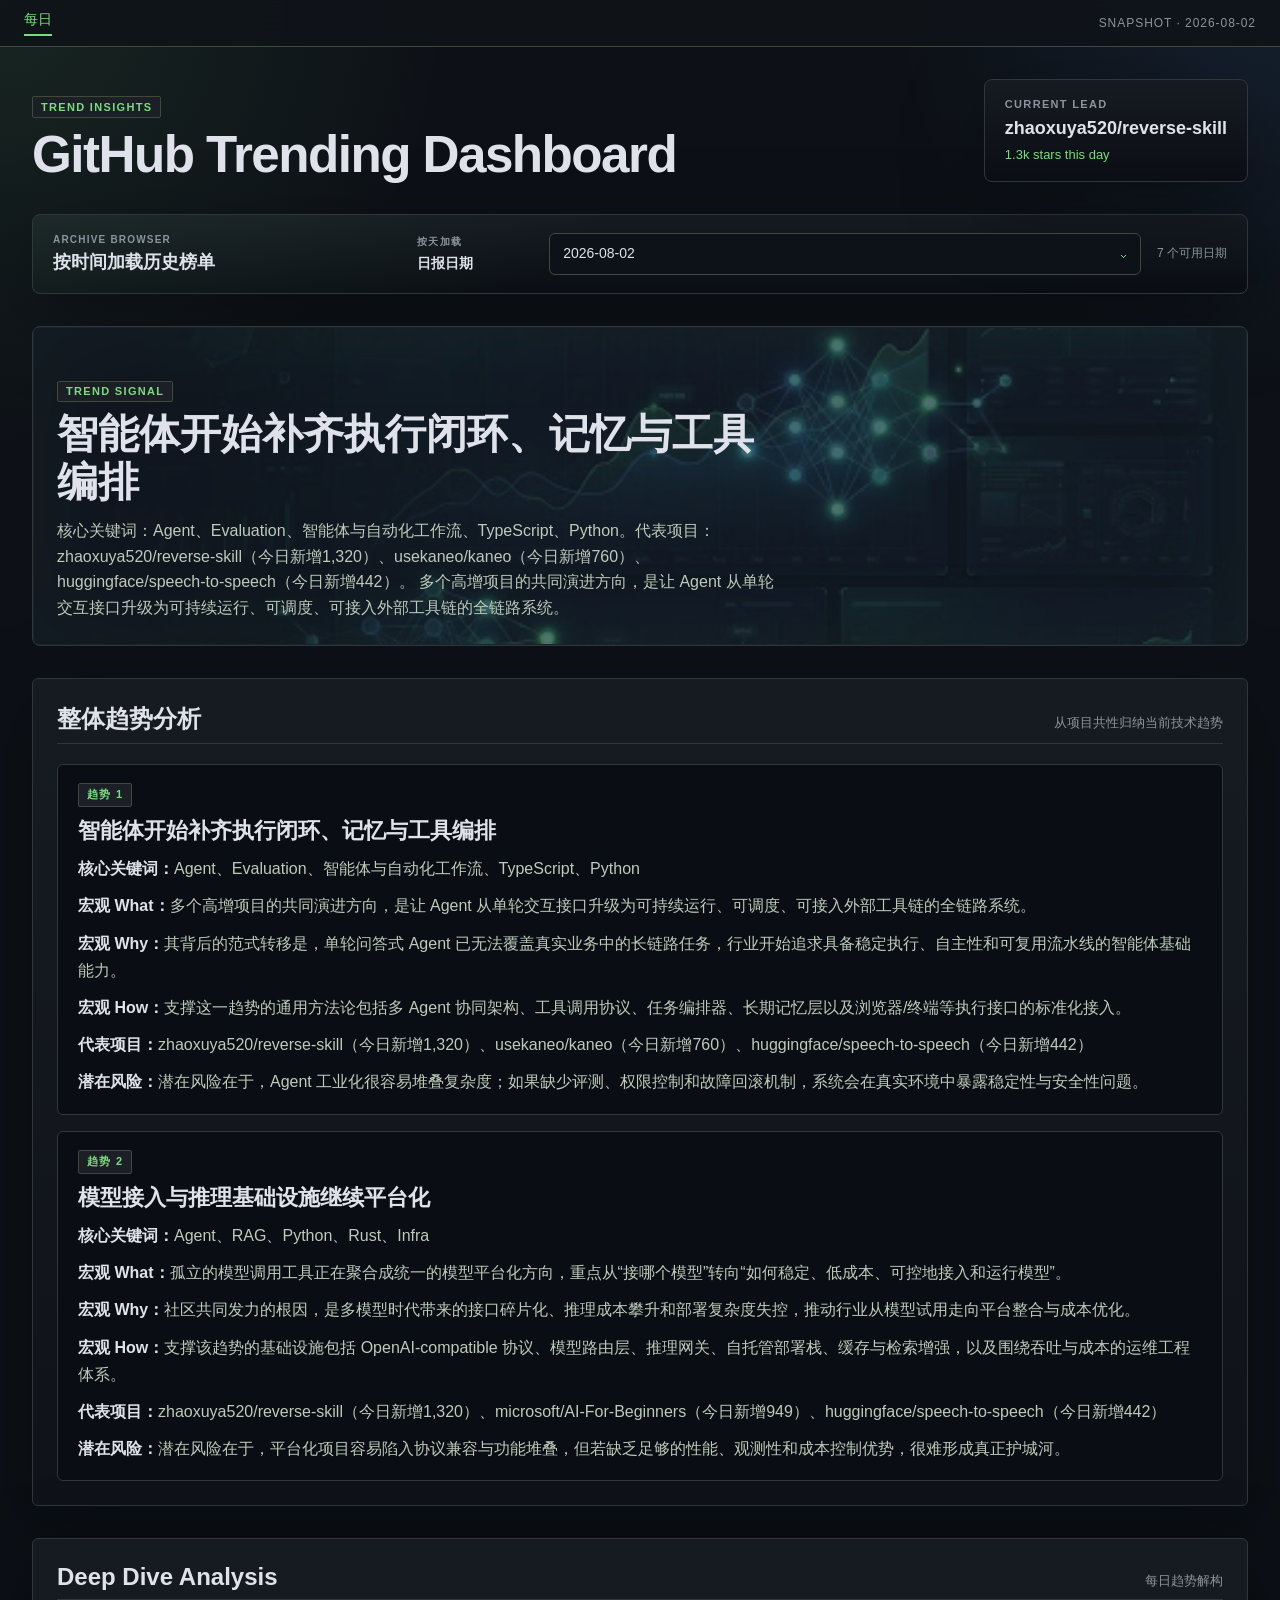
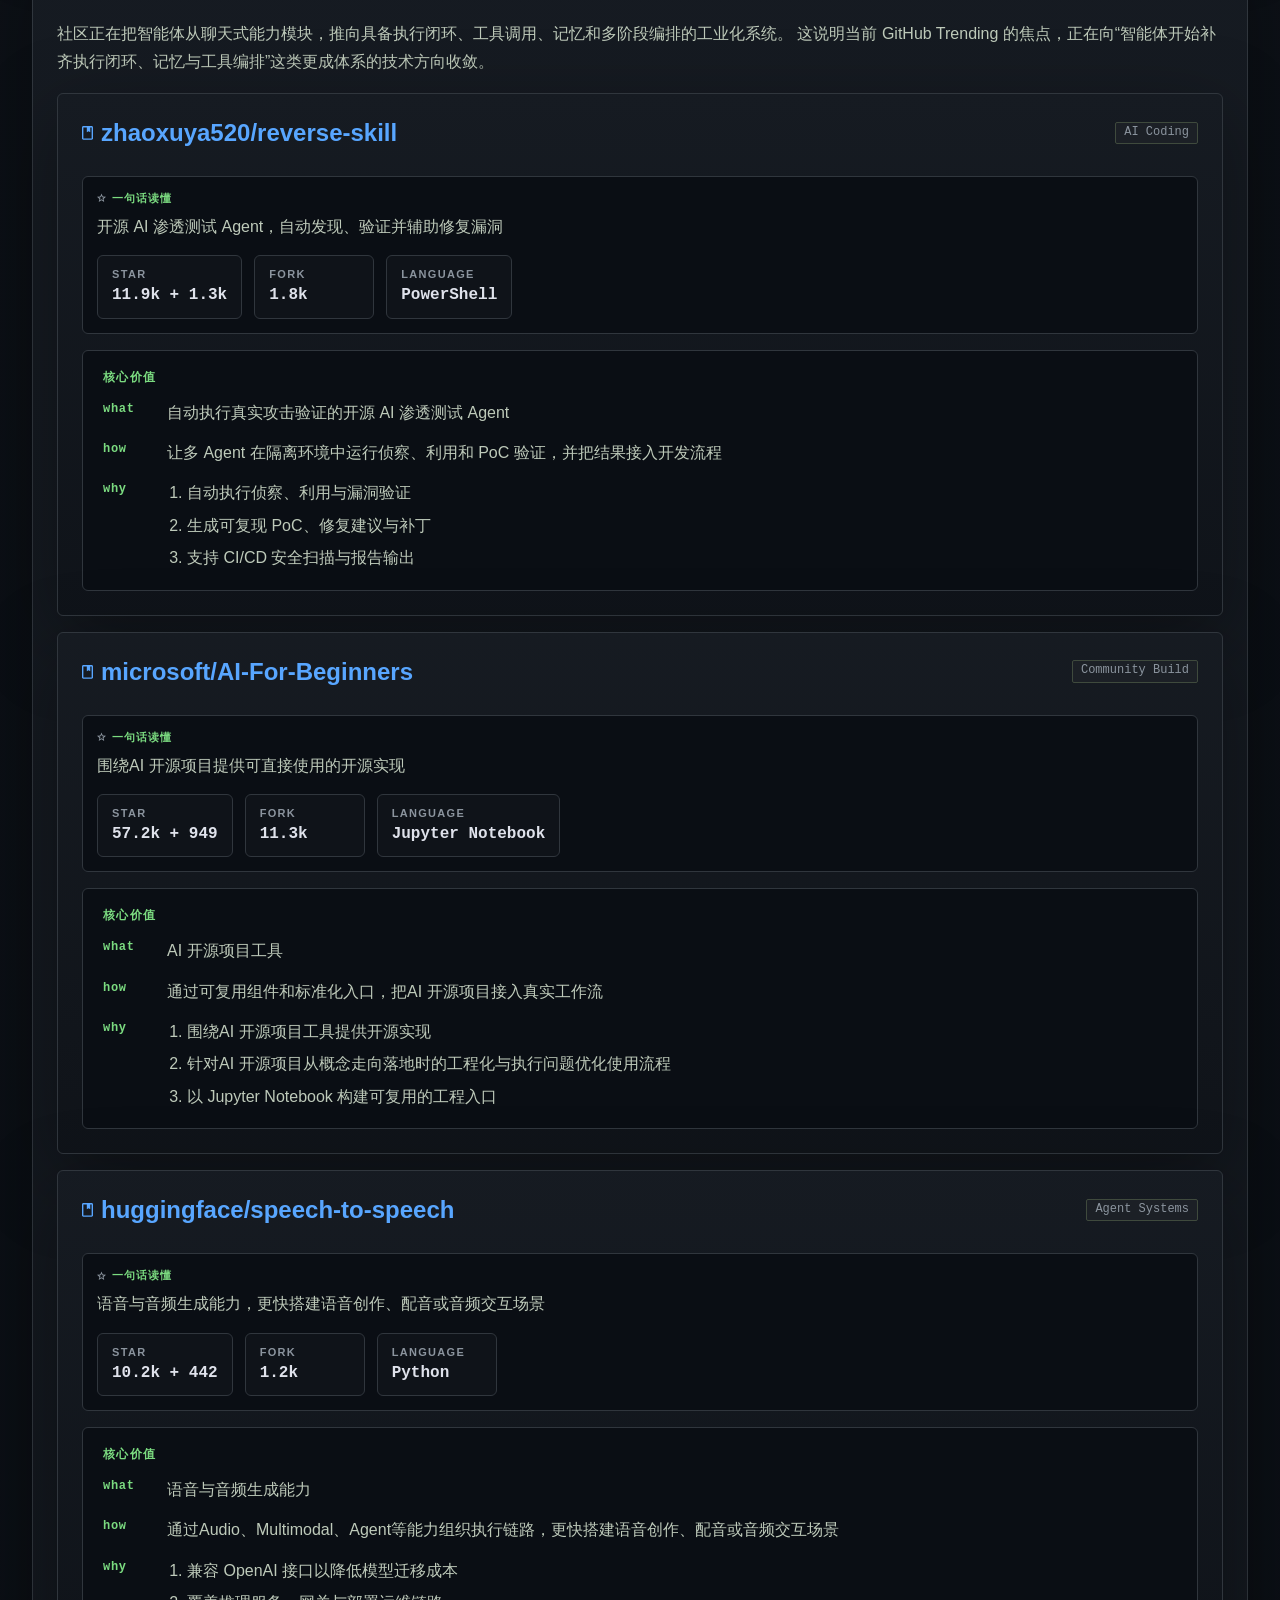
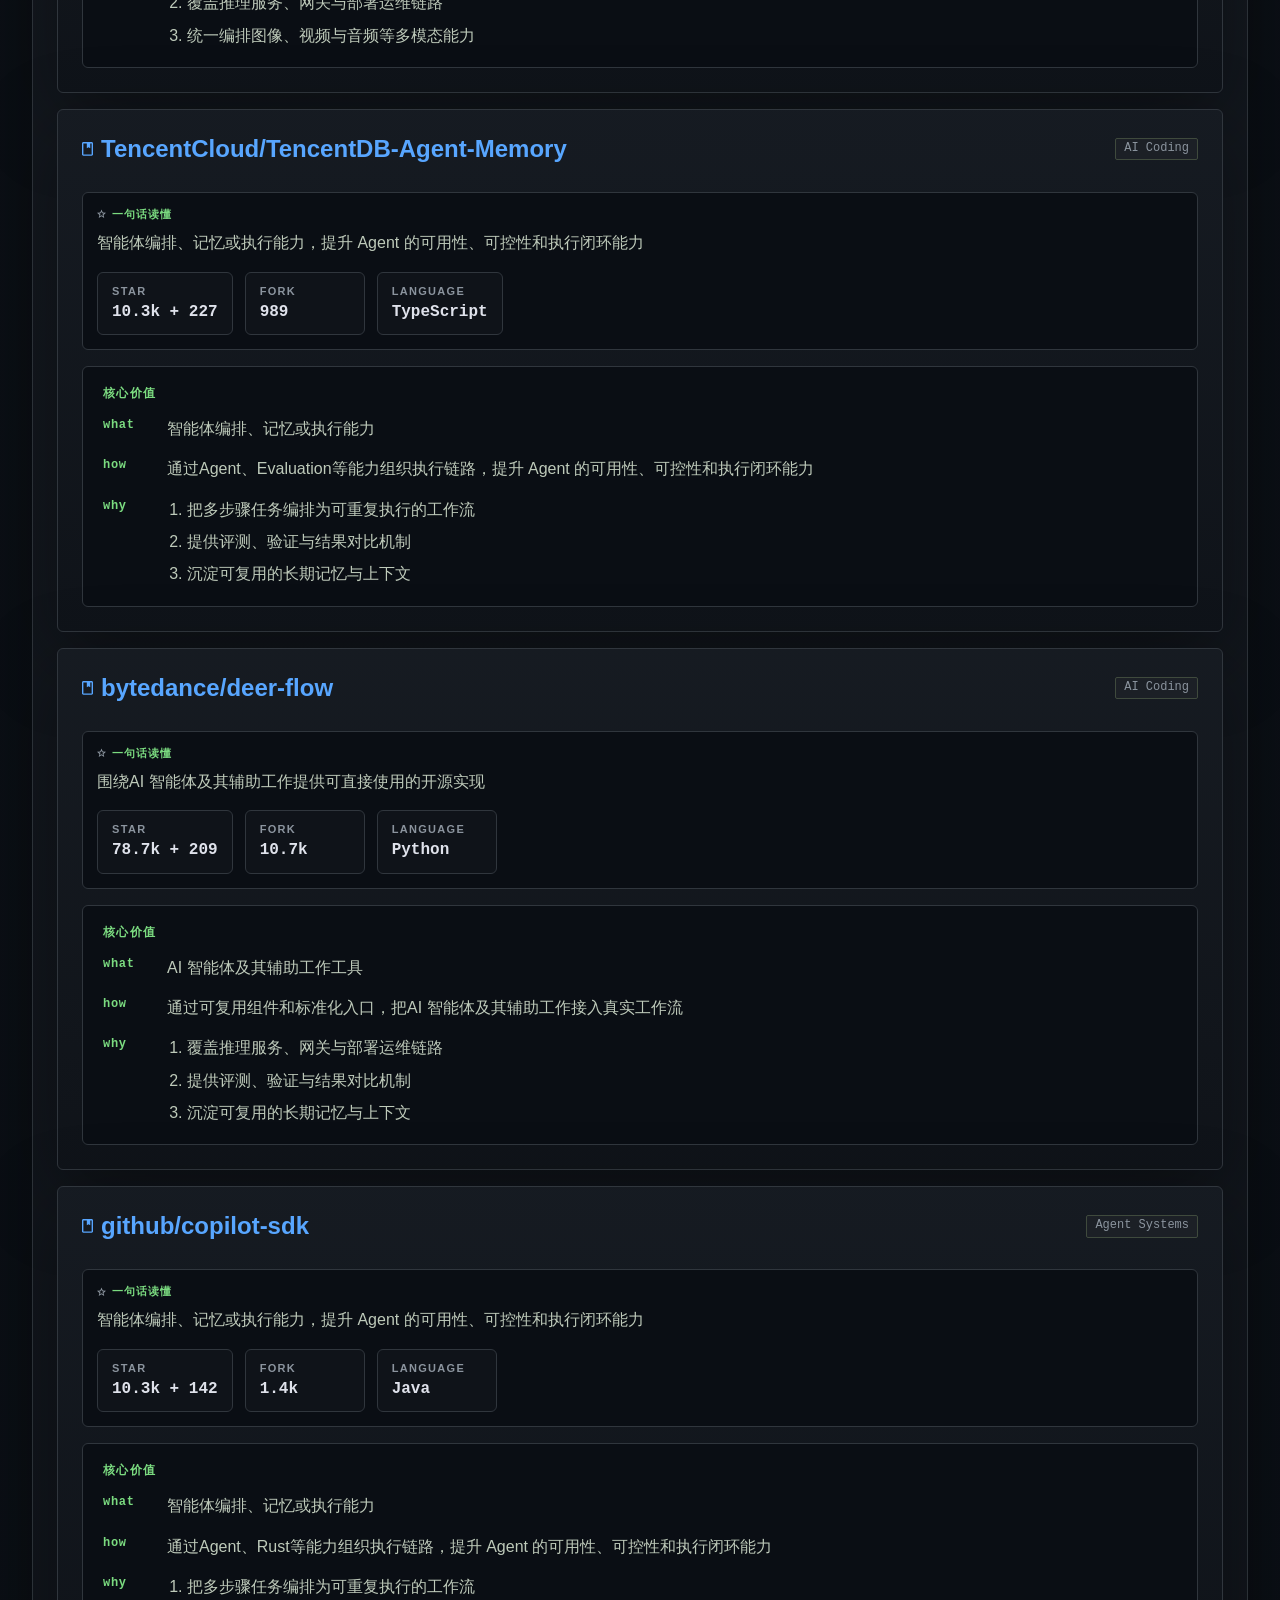
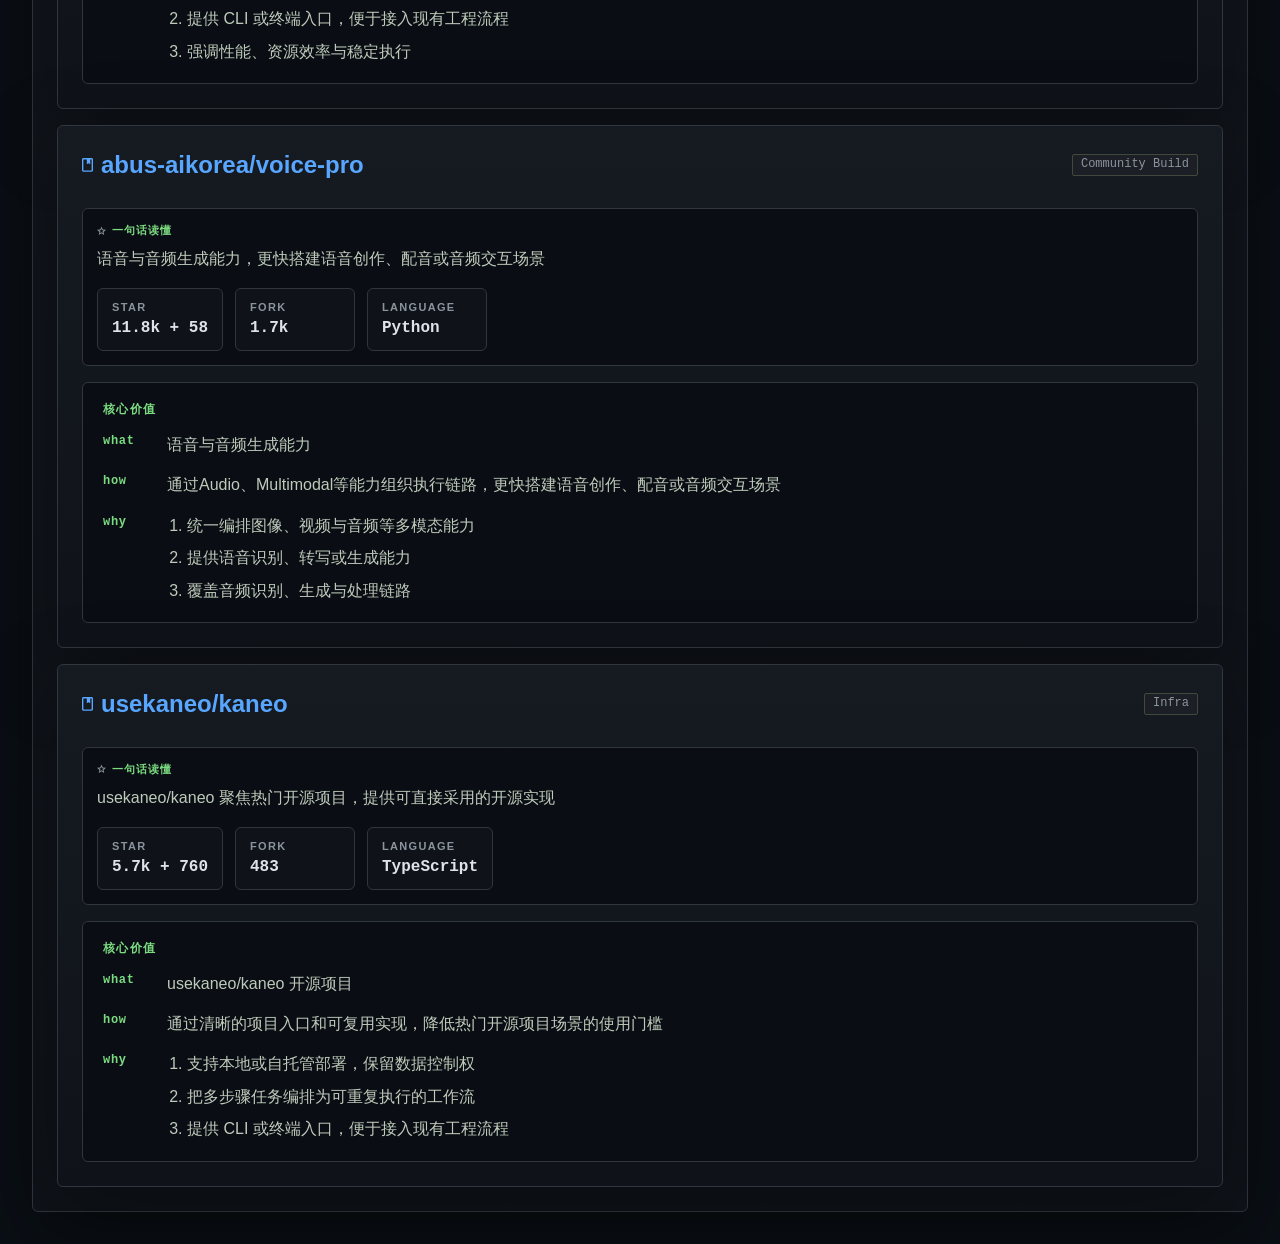
==== commit 937b3854: "daily: 2026-08-02 GitHub Trending analysis (15 repos, 7 AI-focused)" ====
--- a/reports/github-trending/dashboard/index.html
+++ b/reports/github-trending/dashboard/index.html
@@ -16,12 +16,8 @@
           每日
         </button>
 
-        <button class="nav-link" type="button" data-period-tab="monthly">
-          每月
-        </button>
-
         </nav>
-        <span class="generated-at" data-generated-at>Snapshot · 2026-08-01</span>
+        <span class="generated-at" data-generated-at>Snapshot · 2026-08-02</span>
       </div>
     </header>
 
@@ -33,8 +29,8 @@
         </div>
         <div class="headline-callout">
           <span class="callout-label">Current Lead</span>
-          <strong data-current-lead>microsoft/AI-For-Beginners</strong>
-          <span data-current-growth>1.6k stars this day</span>
+          <strong data-current-lead>zhaoxuya520/reverse-skill</strong>
+          <span data-current-growth>1.3k stars this day</span>
         </div>
       </section>
 
@@ -54,7 +50,9 @@
             <span class="sr-only">选择日报日期</span>
             <select data-date-select="daily" aria-label="选择日报日期">
 
-                    <option value="./history/2026-08-01.html?period=daily" selected>2026-08-01</option>
+                    <option value="./history/2026-08-02.html?period=daily" selected>2026-08-02</option>
+
+                    <option value="./history/2026-08-01.html?period=daily">2026-08-01</option>
 
                     <option value="./history/2026-07-31.html?period=daily">2026-07-31</option>
 
@@ -68,25 +66,7 @@
 
             </select>
           </label>
-          <span class="archive-count">6 个可用日期</span>
-        </div>
-
-        <div class="date-control" data-date-control="monthly">
-          <div class="date-control-copy">
-            <span>按月加载</span>
-            <strong>月报月份</strong>
-          </div>
-          <label class="date-select-wrap">
-            <span class="sr-only">选择月报月份</span>
-            <select data-date-select="monthly" aria-label="选择月报月份">
-
-                    <option value="./history/2026-08-01.html?period=monthly" selected>2026 年 8 月</option>
-
-                    <option value="./history/2026-07-27.html?period=monthly">2026 年 7 月</option>
-
-            </select>
-          </label>
-          <span class="archive-count">2 个可用月份</span>
+          <span class="archive-count">7 个可用日期</span>
         </div>
 
         </div>
@@ -96,9 +76,9 @@
     <section
       class="period-panel is-active"
       data-period-panel="daily"
-      data-lead-name="microsoft/AI-For-Beginners"
-      data-lead-growth="1.6k stars this day"
-      data-snapshot-date="2026-08-01"
+      data-lead-name="zhaoxuya520/reverse-skill"
+      data-lead-growth="1.3k stars this day"
+      data-snapshot-date="2026-08-02"
     >
       <div class="hero-card">
         <div class="hero-visual">
@@ -106,8 +86,8 @@
         </div>
         <div class="hero-copy">
           <span class="eyebrow">TREND SIGNAL</span>
-          <h2>AI 编程从单点辅助走向工程化工作流</h2>
-          <p>核心关键词：Agent、Rust、MCP、AI Coding、Infra。代表项目：different-ai/openwork（今日新增806）、mvanhorn/last30days-skill（今日新增658）、1jehuang/jcode（今日新增527）。 高 Star 增量项目正在从“补一个能力点”演进为“补一整条研发链路”，共同指向 AI 编程增强与工程化工作流这一集群化方向。</p>
+          <h2>智能体开始补齐执行闭环、记忆与工具编排</h2>
+          <p>核心关键词：Agent、Evaluation、智能体与自动化工作流、TypeScript、Python。代表项目：zhaoxuya520/reverse-skill（今日新增1,320）、usekaneo/kaneo（今日新增760）、huggingface/speech-to-speech（今日新增442）。 多个高增项目的共同演进方向，是让 Agent 从单轮交互接口升级为可持续运行、可调度、可接入外部工具链的全链路系统。</p>
         </div>
       </div>
 
@@ -121,24 +101,24 @@
 
                 <article class="trend-card">
                   <span class="trend-index">趋势 1</span>
-                  <h4>AI 编程从单点辅助走向工程化工作流</h4>
-                  <p><strong>核心关键词：</strong>Agent、Rust、MCP、AI Coding、Infra</p>
-                  <p><strong>宏观 What：</strong>高 Star 增量项目正在从“补一个能力点”演进为“补一整条研发链路”，共同指向 AI 编程增强与工程化工作流这一集群化方向。</p>
-                  <p><strong>宏观 Why：</strong>社区集体发力的根因，是大模型在大型代码库中存在上下文窗口受限、仓库级记忆缺失和任务交接脆弱等瓶颈，迫使 AI 编程从单文件补全转向全库架构级理解与执行。</p>
-                  <p><strong>宏观 How：</strong>支撑这一趋势落地的底层支撑，正在收敛为 MCP 接口、仓库级索引/RAG、代码知识图谱、终端工作流接入以及可编排的 Agent 链路。</p>
-                  <p><strong>代表项目：</strong>different-ai/openwork（今日新增806）、mvanhorn/last30days-skill（今日新增658）、1jehuang/jcode（今日新增527）</p>
-                  <p><strong>潜在风险：</strong>潜在风险在于，很多项目仍停留在工作流包装层，若缺少稳定的上下文管理、索引质量和可验证执行闭环，工程化承诺容易沦为演示效果。</p>
+                  <h4>智能体开始补齐执行闭环、记忆与工具编排</h4>
+                  <p><strong>核心关键词：</strong>Agent、Evaluation、智能体与自动化工作流、TypeScript、Python</p>
+                  <p><strong>宏观 What：</strong>多个高增项目的共同演进方向，是让 Agent 从单轮交互接口升级为可持续运行、可调度、可接入外部工具链的全链路系统。</p>
+                  <p><strong>宏观 Why：</strong>其背后的范式转移是，单轮问答式 Agent 已无法覆盖真实业务中的长链路任务，行业开始追求具备稳定执行、自主性和可复用流水线的智能体基础能力。</p>
+                  <p><strong>宏观 How：</strong>支撑这一趋势的通用方法论包括多 Agent 协同架构、工具调用协议、任务编排器、长期记忆层以及浏览器/终端等执行接口的标准化接入。</p>
+                  <p><strong>代表项目：</strong>zhaoxuya520/reverse-skill（今日新增1,320）、usekaneo/kaneo（今日新增760）、huggingface/speech-to-speech（今日新增442）</p>
+                  <p><strong>潜在风险：</strong>潜在风险在于，Agent 工业化很容易堆叠复杂度；如果缺少评测、权限控制和故障回滚机制，系统会在真实环境中暴露稳定性与安全性问题。</p>
                 </article>
 
                 <article class="trend-card">
                   <span class="trend-index">趋势 2</span>
-                  <h4>多模态内容生成正在产品化和流水线化</h4>
-                  <p><strong>核心关键词：</strong>Self-Hosted、Jupyter Notebook、Infra、平台基础设施与工程化、Ruby</p>
-                  <p><strong>宏观 What：</strong>高增项目的集群化方向，是把视频、语音、图像等离散能力重新组装为可批量生产、可自动化交付的多模态内容流水线。</p>
-                  <p><strong>宏观 Why：</strong>社区转向这一方向的核心驱动力，是单点生成工具已无法解决真实生产中的链路断裂、素材组织和人机协作效率问题，AI 内容生成因此进入工业化阶段。</p>
-                  <p><strong>宏观 How：</strong>底层支撑正在沉淀为多 Agent 协同编排、素材采集与处理链、统一的内容生产工作流、自托管运行环境以及围绕渲染/审核/发布的自动化方法论。</p>
-                  <p><strong>代表项目：</strong>microsoft/AI-For-Beginners（今日新增1,592）、chatwoot/chatwoot（今日新增35）</p>
-                  <p><strong>潜在风险：</strong>风险在于，多模态流水线项目容易因外部模型依赖、渲染成本和内容质量波动而失真，若没有稳定产能与评估机制，增长可能先于交付能力。</p>
+                  <h4>模型接入与推理基础设施继续平台化</h4>
+                  <p><strong>核心关键词：</strong>Agent、RAG、Python、Rust、Infra</p>
+                  <p><strong>宏观 What：</strong>孤立的模型调用工具正在聚合成统一的模型平台化方向，重点从“接哪个模型”转向“如何稳定、低成本、可控地接入和运行模型”。</p>
+                  <p><strong>宏观 Why：</strong>社区共同发力的根因，是多模型时代带来的接口碎片化、推理成本攀升和部署复杂度失控，推动行业从模型试用走向平台整合与成本优化。</p>
+                  <p><strong>宏观 How：</strong>支撑该趋势的基础设施包括 OpenAI-compatible 协议、模型路由层、推理网关、自托管部署栈、缓存与检索增强，以及围绕吞吐与成本的运维工程体系。</p>
+                  <p><strong>代表项目：</strong>zhaoxuya520/reverse-skill（今日新增1,320）、microsoft/AI-For-Beginners（今日新增949）、huggingface/speech-to-speech（今日新增442）</p>
+                  <p><strong>潜在风险：</strong>潜在风险在于，平台化项目容易陷入协议兼容与功能堆叠，但若缺乏足够的性能、观测性和成本控制优势，很难形成真正护城河。</p>
                 </article>
 
         </div>
@@ -150,13 +130,71 @@
           <h3>Deep Dive Analysis</h3>
           <span>每日趋势解构</span>
         </div>
-        <p class="trend-overview">本期高增项目的最大公约数不是单个插件或脚本，而是让 AI 真正接入真实仓库、真实上下文和真实研发流程的工程化能力。 这说明当前 GitHub Trending 的焦点，正在向“AI 编程从单点辅助走向工程化工作流”这类更成体系的技术方向收敛。</p>
+        <p class="trend-overview">社区正在把智能体从聊天式能力模块，推向具备执行闭环、工具调用、记忆和多阶段编排的工业化系统。 这说明当前 GitHub Trending 的焦点，正在向“智能体开始补齐执行闭环、记忆与工具编排”这类更成体系的技术方向收敛。</p>
         <div class="deep-list">
 
         <article class="deep-card">
           <div class="card-heading">
             <div class="title-wrap">
               <img src="./assets/repo-icon.svg" alt="" aria-hidden="true" class="icon icon-repo">
+              <h3><a href="https://github.com/zhaoxuya520/reverse-skill" target="_blank" rel="noreferrer">zhaoxuya520/reverse-skill</a></h3>
+            </div>
+            <span class="chip">AI Coding</span>
+          </div>
+          <div class="insight-panel">
+            <div class="insight-title">
+              <img src="./assets/spark-icon.svg" alt="" aria-hidden="true" class="icon icon-spark">
+              <span>一句话读懂</span>
+            </div>
+            <p>开源 AI 渗透测试 Agent，自动发现、验证并辅助修复漏洞</p>
+            <div class="meta-row">
+
+              <div class="meta-pill">
+                <span class="meta-label">Star</span>
+                <strong class="meta-value">11.9k + 1.3k</strong>
+              </div>
+
+              <div class="meta-pill">
+                <span class="meta-label">Fork</span>
+                <strong class="meta-value">1.8k</strong>
+              </div>
+
+              <div class="meta-pill">
+                <span class="meta-label">Language</span>
+                <strong class="meta-value">PowerShell</strong>
+              </div>
+
+            </div>
+          </div>
+          <div class="core-value-panel">
+            <span class="core-value-label">核心价值</span>
+            <ul class="core-value-list">
+
+              <li class="core-value-item">
+                <strong class="core-value-key">what</strong>
+                <span>自动执行真实攻击验证的开源 AI 渗透测试 Agent</span>
+              </li>
+
+              <li class="core-value-item">
+                <strong class="core-value-key">how</strong>
+                <span>让多 Agent 在隔离环境中运行侦察、利用和 PoC 验证，并把结果接入开发流程</span>
+              </li>
+
+              <li class="core-value-item">
+                <strong class="core-value-key">why</strong>
+                <ol class="highlight-list">
+                  <li>自动执行侦察、利用与漏洞验证</li><li>生成可复现 PoC、修复建议与补丁</li><li>支持 CI/CD 安全扫描与报告输出</li>
+                </ol>
+              </li>
+
+            </ul>
+          </div>
+        </article>
+
+        <article class="deep-card">
+          <div class="card-heading">
+            <div class="title-wrap">
+              <img src="./assets/repo-icon.svg" alt="" aria-hidden="true" class="icon icon-repo">
               <h3><a href="https://github.com/microsoft/AI-For-Beginners" target="_blank" rel="noreferrer">microsoft/AI-For-Beginners</a></h3>
             </div>
             <span class="chip">Community Build</span>
@@ -171,12 +209,12 @@
 
               <div class="meta-pill">
                 <span class="meta-label">Star</span>
-                <strong class="meta-value">55.3k + 1.6k</strong>
-              </div>
-
-              <div class="meta-pill">
-                <span class="meta-label">Fork</span>
-                <strong class="meta-value">11.1k</strong>
+                <strong class="meta-value">57.2k + 949</strong>
+              </div>
+
+              <div class="meta-pill">
+                <span class="meta-label">Fork</span>
+                <strong class="meta-value">11.3k</strong>
               </div>
 
               <div class="meta-pill">
@@ -215,7 +253,65 @@
           <div class="card-heading">
             <div class="title-wrap">
               <img src="./assets/repo-icon.svg" alt="" aria-hidden="true" class="icon icon-repo">
-              <h3><a href="https://github.com/different-ai/openwork" target="_blank" rel="noreferrer">different-ai/openwork</a></h3>
+              <h3><a href="https://github.com/huggingface/speech-to-speech" target="_blank" rel="noreferrer">huggingface/speech-to-speech</a></h3>
+            </div>
+            <span class="chip">Agent Systems</span>
+          </div>
+          <div class="insight-panel">
+            <div class="insight-title">
+              <img src="./assets/spark-icon.svg" alt="" aria-hidden="true" class="icon icon-spark">
+              <span>一句话读懂</span>
+            </div>
+            <p>语音与音频生成能力，更快搭建语音创作、配音或音频交互场景</p>
+            <div class="meta-row">
+
+              <div class="meta-pill">
+                <span class="meta-label">Star</span>
+                <strong class="meta-value">10.2k + 442</strong>
+              </div>
+
+              <div class="meta-pill">
+                <span class="meta-label">Fork</span>
+                <strong class="meta-value">1.2k</strong>
+              </div>
+
+              <div class="meta-pill">
+                <span class="meta-label">Language</span>
+                <strong class="meta-value">Python</strong>
+              </div>
+
+            </div>
+          </div>
+          <div class="core-value-panel">
+            <span class="core-value-label">核心价值</span>
+            <ul class="core-value-list">
+
+              <li class="core-value-item">
+                <strong class="core-value-key">what</strong>
+                <span>语音与音频生成能力</span>
+              </li>
+
+              <li class="core-value-item">
+                <strong class="core-value-key">how</strong>
+                <span>通过Audio、Multimodal、Agent等能力组织执行链路，更快搭建语音创作、配音或音频交互场景</span>
+              </li>
+
+              <li class="core-value-item">
+                <strong class="core-value-key">why</strong>
+                <ol class="highlight-list">
+                  <li>兼容 OpenAI 接口以降低模型迁移成本</li><li>覆盖推理服务、网关与部署运维链路</li><li>统一编排图像、视频与音频等多模态能力</li>
+                </ol>
+              </li>
+
+            </ul>
+          </div>
+        </article>
+
+        <article class="deep-card">
+          <div class="card-heading">
+            <div class="title-wrap">
+              <img src="./assets/repo-icon.svg" alt="" aria-hidden="true" class="icon icon-repo">
+              <h3><a href="https://github.com/TencentCloud/TencentDB-Agent-Memory" target="_blank" rel="noreferrer">TencentCloud/TencentDB-Agent-Memory</a></h3>
             </div>
             <span class="chip">AI Coding</span>
           </div>
@@ -224,17 +320,249 @@
               <img src="./assets/spark-icon.svg" alt="" aria-hidden="true" class="icon icon-spark">
               <span>一句话读懂</span>
             </div>
+            <p>智能体编排、记忆或执行能力，提升 Agent 的可用性、可控性和执行闭环能力</p>
+            <div class="meta-row">
+
+              <div class="meta-pill">
+                <span class="meta-label">Star</span>
+                <strong class="meta-value">10.3k + 227</strong>
+              </div>
+
+              <div class="meta-pill">
+                <span class="meta-label">Fork</span>
+                <strong class="meta-value">989</strong>
+              </div>
+
+              <div class="meta-pill">
+                <span class="meta-label">Language</span>
+                <strong class="meta-value">TypeScript</strong>
+              </div>
+
+            </div>
+          </div>
+          <div class="core-value-panel">
+            <span class="core-value-label">核心价值</span>
+            <ul class="core-value-list">
+
+              <li class="core-value-item">
+                <strong class="core-value-key">what</strong>
+                <span>智能体编排、记忆或执行能力</span>
+              </li>
+
+              <li class="core-value-item">
+                <strong class="core-value-key">how</strong>
+                <span>通过Agent、Evaluation等能力组织执行链路，提升 Agent 的可用性、可控性和执行闭环能力</span>
+              </li>
+
+              <li class="core-value-item">
+                <strong class="core-value-key">why</strong>
+                <ol class="highlight-list">
+                  <li>把多步骤任务编排为可重复执行的工作流</li><li>提供评测、验证与结果对比机制</li><li>沉淀可复用的长期记忆与上下文</li>
+                </ol>
+              </li>
+
+            </ul>
+          </div>
+        </article>
+
+        <article class="deep-card">
+          <div class="card-heading">
+            <div class="title-wrap">
+              <img src="./assets/repo-icon.svg" alt="" aria-hidden="true" class="icon icon-repo">
+              <h3><a href="https://github.com/bytedance/deer-flow" target="_blank" rel="noreferrer">bytedance/deer-flow</a></h3>
+            </div>
+            <span class="chip">AI Coding</span>
+          </div>
+          <div class="insight-panel">
+            <div class="insight-title">
+              <img src="./assets/spark-icon.svg" alt="" aria-hidden="true" class="icon icon-spark">
+              <span>一句话读懂</span>
+            </div>
             <p>围绕AI 智能体及其辅助工作提供可直接使用的开源实现</p>
             <div class="meta-row">
 
               <div class="meta-pill">
                 <span class="meta-label">Star</span>
-                <strong class="meta-value">19.5k + 806</strong>
-              </div>
-
-              <div class="meta-pill">
-                <span class="meta-label">Fork</span>
-                <strong class="meta-value">2k</strong>
+                <strong class="meta-value">78.7k + 209</strong>
+              </div>
+
+              <div class="meta-pill">
+                <span class="meta-label">Fork</span>
+                <strong class="meta-value">10.7k</strong>
+              </div>
+
+              <div class="meta-pill">
+                <span class="meta-label">Language</span>
+                <strong class="meta-value">Python</strong>
+              </div>
+
+            </div>
+          </div>
+          <div class="core-value-panel">
+            <span class="core-value-label">核心价值</span>
+            <ul class="core-value-list">
+
+              <li class="core-value-item">
+                <strong class="core-value-key">what</strong>
+                <span>AI 智能体及其辅助工作工具</span>
+              </li>
+
+              <li class="core-value-item">
+                <strong class="core-value-key">how</strong>
+                <span>通过可复用组件和标准化入口，把AI 智能体及其辅助工作接入真实工作流</span>
+              </li>
+
+              <li class="core-value-item">
+                <strong class="core-value-key">why</strong>
+                <ol class="highlight-list">
+                  <li>覆盖推理服务、网关与部署运维链路</li><li>提供评测、验证与结果对比机制</li><li>沉淀可复用的长期记忆与上下文</li>
+                </ol>
+              </li>
+
+            </ul>
+          </div>
+        </article>
+
+        <article class="deep-card">
+          <div class="card-heading">
+            <div class="title-wrap">
+              <img src="./assets/repo-icon.svg" alt="" aria-hidden="true" class="icon icon-repo">
+              <h3><a href="https://github.com/github/copilot-sdk" target="_blank" rel="noreferrer">github/copilot-sdk</a></h3>
+            </div>
+            <span class="chip">Agent Systems</span>
+          </div>
+          <div class="insight-panel">
+            <div class="insight-title">
+              <img src="./assets/spark-icon.svg" alt="" aria-hidden="true" class="icon icon-spark">
+              <span>一句话读懂</span>
+            </div>
+            <p>智能体编排、记忆或执行能力，提升 Agent 的可用性、可控性和执行闭环能力</p>
+            <div class="meta-row">
+
+              <div class="meta-pill">
+                <span class="meta-label">Star</span>
+                <strong class="meta-value">10.3k + 142</strong>
+              </div>
+
+              <div class="meta-pill">
+                <span class="meta-label">Fork</span>
+                <strong class="meta-value">1.4k</strong>
+              </div>
+
+              <div class="meta-pill">
+                <span class="meta-label">Language</span>
+                <strong class="meta-value">Java</strong>
+              </div>
+
+            </div>
+          </div>
+          <div class="core-value-panel">
+            <span class="core-value-label">核心价值</span>
+            <ul class="core-value-list">
+
+              <li class="core-value-item">
+                <strong class="core-value-key">what</strong>
+                <span>智能体编排、记忆或执行能力</span>
+              </li>
+
+              <li class="core-value-item">
+                <strong class="core-value-key">how</strong>
+                <span>通过Agent、Rust等能力组织执行链路，提升 Agent 的可用性、可控性和执行闭环能力</span>
+              </li>
+
+              <li class="core-value-item">
+                <strong class="core-value-key">why</strong>
+                <ol class="highlight-list">
+                  <li>把多步骤任务编排为可重复执行的工作流</li><li>提供 CLI 或终端入口，便于接入现有工程流程</li><li>强调性能、资源效率与稳定执行</li>
+                </ol>
+              </li>
+
+            </ul>
+          </div>
+        </article>
+
+        <article class="deep-card">
+          <div class="card-heading">
+            <div class="title-wrap">
+              <img src="./assets/repo-icon.svg" alt="" aria-hidden="true" class="icon icon-repo">
+              <h3><a href="https://github.com/abus-aikorea/voice-pro" target="_blank" rel="noreferrer">abus-aikorea/voice-pro</a></h3>
+            </div>
+            <span class="chip">Community Build</span>
+          </div>
+          <div class="insight-panel">
+            <div class="insight-title">
+              <img src="./assets/spark-icon.svg" alt="" aria-hidden="true" class="icon icon-spark">
+              <span>一句话读懂</span>
+            </div>
+            <p>语音与音频生成能力，更快搭建语音创作、配音或音频交互场景</p>
+            <div class="meta-row">
+
+              <div class="meta-pill">
+                <span class="meta-label">Star</span>
+                <strong class="meta-value">11.8k + 58</strong>
+              </div>
+
+              <div class="meta-pill">
+                <span class="meta-label">Fork</span>
+                <strong class="meta-value">1.7k</strong>
+              </div>
+
+              <div class="meta-pill">
+                <span class="meta-label">Language</span>
+                <strong class="meta-value">Python</strong>
+              </div>
+
+            </div>
+          </div>
+          <div class="core-value-panel">
+            <span class="core-value-label">核心价值</span>
+            <ul class="core-value-list">
+
+              <li class="core-value-item">
+                <strong class="core-value-key">what</strong>
+                <span>语音与音频生成能力</span>
+              </li>
+
+              <li class="core-value-item">
+                <strong class="core-value-key">how</strong>
+                <span>通过Audio、Multimodal等能力组织执行链路，更快搭建语音创作、配音或音频交互场景</span>
+              </li>
+
+              <li class="core-value-item">
+                <strong class="core-value-key">why</strong>
+                <ol class="highlight-list">
+                  <li>统一编排图像、视频与音频等多模态能力</li><li>提供语音识别、转写或生成能力</li><li>覆盖音频识别、生成与处理链路</li>
+                </ol>
+              </li>
+
+            </ul>
+          </div>
+        </article>
+
+        <article class="deep-card">
+          <div class="card-heading">
+            <div class="title-wrap">
+              <img src="./assets/repo-icon.svg" alt="" aria-hidden="true" class="icon icon-repo">
+              <h3><a href="https://github.com/usekaneo/kaneo" target="_blank" rel="noreferrer">usekaneo/kaneo</a></h3>
+            </div>
+            <span class="chip">Infra</span>
+          </div>
+          <div class="insight-panel">
+            <div class="insight-title">
+              <img src="./assets/spark-icon.svg" alt="" aria-hidden="true" class="icon icon-spark">
+              <span>一句话读懂</span>
+            </div>
+            <p>usekaneo/kaneo 聚焦热门开源项目，提供可直接采用的开源实现</p>
+            <div class="meta-row">
+
+              <div class="meta-pill">
+                <span class="meta-label">Star</span>
+                <strong class="meta-value">5.7k + 760</strong>
+              </div>
+
+              <div class="meta-pill">
+                <span class="meta-label">Fork</span>
+                <strong class="meta-value">483</strong>
               </div>
 
               <div class="meta-pill">
@@ -250,239 +578,7 @@
 
               <li class="core-value-item">
                 <strong class="core-value-key">what</strong>
-                <span>AI 智能体及其辅助工作工具</span>
-              </li>
-
-              <li class="core-value-item">
-                <strong class="core-value-key">how</strong>
-                <span>通过可复用组件和标准化入口，把AI 智能体及其辅助工作接入真实工作流</span>
-              </li>
-
-              <li class="core-value-item">
-                <strong class="core-value-key">why</strong>
-                <ol class="highlight-list">
-                  <li>把多步骤任务编排为可重复执行的工作流</li><li>通过 MCP、CLI 或 IDE 接入开发流程</li><li>支持 Agent 自主执行与任务编排</li>
-                </ol>
-              </li>
-
-            </ul>
-          </div>
-        </article>
-
-        <article class="deep-card">
-          <div class="card-heading">
-            <div class="title-wrap">
-              <img src="./assets/repo-icon.svg" alt="" aria-hidden="true" class="icon icon-repo">
-              <h3><a href="https://github.com/zhaoxuya520/reverse-skill" target="_blank" rel="noreferrer">zhaoxuya520/reverse-skill</a></h3>
-            </div>
-            <span class="chip">AI Coding</span>
-          </div>
-          <div class="insight-panel">
-            <div class="insight-title">
-              <img src="./assets/spark-icon.svg" alt="" aria-hidden="true" class="icon icon-spark">
-              <span>一句话读懂</span>
-            </div>
-            <p>开源 AI 渗透测试 Agent，自动发现、验证并辅助修复漏洞</p>
-            <div class="meta-row">
-
-              <div class="meta-pill">
-                <span class="meta-label">Star</span>
-                <strong class="meta-value">10.7k + 335</strong>
-              </div>
-
-              <div class="meta-pill">
-                <span class="meta-label">Fork</span>
-                <strong class="meta-value">1.7k</strong>
-              </div>
-
-              <div class="meta-pill">
-                <span class="meta-label">Language</span>
-                <strong class="meta-value">PowerShell</strong>
-              </div>
-
-            </div>
-          </div>
-          <div class="core-value-panel">
-            <span class="core-value-label">核心价值</span>
-            <ul class="core-value-list">
-
-              <li class="core-value-item">
-                <strong class="core-value-key">what</strong>
-                <span>自动执行真实攻击验证的开源 AI 渗透测试 Agent</span>
-              </li>
-
-              <li class="core-value-item">
-                <strong class="core-value-key">how</strong>
-                <span>让多 Agent 在隔离环境中运行侦察、利用和 PoC 验证，并把结果接入开发流程</span>
-              </li>
-
-              <li class="core-value-item">
-                <strong class="core-value-key">why</strong>
-                <ol class="highlight-list">
-                  <li>自动执行侦察、利用与漏洞验证</li><li>生成可复现 PoC、修复建议与补丁</li><li>支持 CI/CD 安全扫描与报告输出</li>
-                </ol>
-              </li>
-
-            </ul>
-          </div>
-        </article>
-
-        <article class="deep-card">
-          <div class="card-heading">
-            <div class="title-wrap">
-              <img src="./assets/repo-icon.svg" alt="" aria-hidden="true" class="icon icon-repo">
-              <h3><a href="https://github.com/agavra/tuicr" target="_blank" rel="noreferrer">agavra/tuicr</a></h3>
-            </div>
-            <span class="chip">AI Coding</span>
-          </div>
-          <div class="insight-panel">
-            <div class="insight-title">
-              <img src="./assets/spark-icon.svg" alt="" aria-hidden="true" class="icon icon-spark">
-              <span>一句话读懂</span>
-            </div>
-            <p>自动理解代码变更并给出审查意见，把代码评审接入日常研发流程</p>
-            <div class="meta-row">
-
-              <div class="meta-pill">
-                <span class="meta-label">Star</span>
-                <strong class="meta-value">2.2k + 335</strong>
-              </div>
-
-              <div class="meta-pill">
-                <span class="meta-label">Fork</span>
-                <strong class="meta-value">172</strong>
-              </div>
-
-              <div class="meta-pill">
-                <span class="meta-label">Language</span>
-                <strong class="meta-value">Rust</strong>
-              </div>
-
-            </div>
-          </div>
-          <div class="core-value-panel">
-            <span class="core-value-label">核心价值</span>
-            <ul class="core-value-list">
-
-              <li class="core-value-item">
-                <strong class="core-value-key">what</strong>
-                <span>面向研发流程的自动化代码审查工具</span>
-              </li>
-
-              <li class="core-value-item">
-                <strong class="core-value-key">how</strong>
-                <span>通过可复用组件和标准化入口，把AI 软件开发/代码自动化接入真实工作流</span>
-              </li>
-
-              <li class="core-value-item">
-                <strong class="core-value-key">why</strong>
-                <ol class="highlight-list">
-                  <li>自动审查代码变更并给出可执行反馈</li><li>提供 CLI 或终端入口，便于接入现有工程流程</li><li>强调性能、资源效率与稳定执行</li>
-                </ol>
-              </li>
-
-            </ul>
-          </div>
-        </article>
-
-        <article class="deep-card">
-          <div class="card-heading">
-            <div class="title-wrap">
-              <img src="./assets/repo-icon.svg" alt="" aria-hidden="true" class="icon icon-repo">
-              <h3><a href="https://github.com/github/copilot-sdk" target="_blank" rel="noreferrer">github/copilot-sdk</a></h3>
-            </div>
-            <span class="chip">Agent Systems</span>
-          </div>
-          <div class="insight-panel">
-            <div class="insight-title">
-              <img src="./assets/spark-icon.svg" alt="" aria-hidden="true" class="icon icon-spark">
-              <span>一句话读懂</span>
-            </div>
-            <p>智能体编排、记忆或执行能力，提升 Agent 的可用性、可控性和执行闭环能力</p>
-            <div class="meta-row">
-
-              <div class="meta-pill">
-                <span class="meta-label">Star</span>
-                <strong class="meta-value">10.1k + 7</strong>
-              </div>
-
-              <div class="meta-pill">
-                <span class="meta-label">Fork</span>
-                <strong class="meta-value">1.4k</strong>
-              </div>
-
-              <div class="meta-pill">
-                <span class="meta-label">Language</span>
-                <strong class="meta-value">Java</strong>
-              </div>
-
-            </div>
-          </div>
-          <div class="core-value-panel">
-            <span class="core-value-label">核心价值</span>
-            <ul class="core-value-list">
-
-              <li class="core-value-item">
-                <strong class="core-value-key">what</strong>
-                <span>智能体编排、记忆或执行能力</span>
-              </li>
-
-              <li class="core-value-item">
-                <strong class="core-value-key">how</strong>
-                <span>通过Agent、Rust等能力组织执行链路，提升 Agent 的可用性、可控性和执行闭环能力</span>
-              </li>
-
-              <li class="core-value-item">
-                <strong class="core-value-key">why</strong>
-                <ol class="highlight-list">
-                  <li>把多步骤任务编排为可重复执行的工作流</li><li>提供 CLI 或终端入口，便于接入现有工程流程</li><li>强调性能、资源效率与稳定执行</li>
-                </ol>
-              </li>
-
-            </ul>
-          </div>
-        </article>
-
-        <article class="deep-card">
-          <div class="card-heading">
-            <div class="title-wrap">
-              <img src="./assets/repo-icon.svg" alt="" aria-hidden="true" class="icon icon-repo">
-              <h3><a href="https://github.com/paperswithbacktest/awesome-systematic-trading" target="_blank" rel="noreferrer">paperswithbacktest/awesome-systematic-trading</a></h3>
-            </div>
-            <span class="chip">Community Build</span>
-          </div>
-          <div class="insight-panel">
-            <div class="insight-title">
-              <img src="./assets/spark-icon.svg" alt="" aria-hidden="true" class="icon icon-spark">
-              <span>一句话读懂</span>
-            </div>
-            <p>paperswithbacktest/awesome-systematic-trading 聚焦热门开源项目，提供可直接采用的开源实现</p>
-            <div class="meta-row">
-
-              <div class="meta-pill">
-                <span class="meta-label">Star</span>
-                <strong class="meta-value">11.8k + 763</strong>
-              </div>
-
-              <div class="meta-pill">
-                <span class="meta-label">Fork</span>
-                <strong class="meta-value">1.5k</strong>
-              </div>
-
-              <div class="meta-pill">
-                <span class="meta-label">Language</span>
-                <strong class="meta-value">Python</strong>
-              </div>
-
-            </div>
-          </div>
-          <div class="core-value-panel">
-            <span class="core-value-label">核心价值</span>
-            <ul class="core-value-list">
-
-              <li class="core-value-item">
-                <strong class="core-value-key">what</strong>
-                <span>paperswithbacktest/awesome-systematic-trading 开源项目</span>
+                <span>usekaneo/kaneo 开源项目</span>
               </li>
 
               <li class="core-value-item">
@@ -493,651 +589,7 @@
               <li class="core-value-item">
                 <strong class="core-value-key">why</strong>
                 <ol class="highlight-list">
-                  <li>提供 CLI 或终端入口，便于接入现有工程流程</li><li>围绕paperswithbacktest/awesome-systematic-trading 开源项目提供开源实现</li><li>针对具体场景里的效率、协作或工程落地问题优化使用流程</li>
-                </ol>
-              </li>
-
-            </ul>
-          </div>
-        </article>
-
-        <article class="deep-card">
-          <div class="card-heading">
-            <div class="title-wrap">
-              <img src="./assets/repo-icon.svg" alt="" aria-hidden="true" class="icon icon-repo">
-              <h3><a href="https://github.com/mvanhorn/last30days-skill" target="_blank" rel="noreferrer">mvanhorn/last30days-skill</a></h3>
-            </div>
-            <span class="chip">Agent Systems</span>
-          </div>
-          <div class="insight-panel">
-            <div class="insight-title">
-              <img src="./assets/spark-icon.svg" alt="" aria-hidden="true" class="icon icon-spark">
-              <span>一句话读懂</span>
-            </div>
-            <p>智能体编排、记忆或执行能力，提升 Agent 的可用性、可控性和执行闭环能力</p>
-            <div class="meta-row">
-
-              <div class="meta-pill">
-                <span class="meta-label">Star</span>
-                <strong class="meta-value">56.2k + 658</strong>
-              </div>
-
-              <div class="meta-pill">
-                <span class="meta-label">Fork</span>
-                <strong class="meta-value">4.9k</strong>
-              </div>
-
-              <div class="meta-pill">
-                <span class="meta-label">Language</span>
-                <strong class="meta-value">Python</strong>
-              </div>
-
-            </div>
-          </div>
-          <div class="core-value-panel">
-            <span class="core-value-label">核心价值</span>
-            <ul class="core-value-list">
-
-              <li class="core-value-item">
-                <strong class="core-value-key">what</strong>
-                <span>智能体编排、记忆或执行能力</span>
-              </li>
-
-              <li class="core-value-item">
-                <strong class="core-value-key">how</strong>
-                <span>通过Agent等能力组织执行链路，提升 Agent 的可用性、可控性和执行闭环能力</span>
-              </li>
-
-              <li class="core-value-item">
-                <strong class="core-value-key">why</strong>
-                <ol class="highlight-list">
-                  <li>把多步骤任务编排为可重复执行的工作流</li><li>提供 CLI 或终端入口，便于接入现有工程流程</li><li>提供评测、验证与结果对比机制</li>
-                </ol>
-              </li>
-
-            </ul>
-          </div>
-        </article>
-
-        <article class="deep-card">
-          <div class="card-heading">
-            <div class="title-wrap">
-              <img src="./assets/repo-icon.svg" alt="" aria-hidden="true" class="icon icon-repo">
-              <h3><a href="https://github.com/1jehuang/jcode" target="_blank" rel="noreferrer">1jehuang/jcode</a></h3>
-            </div>
-            <span class="chip">AI Coding</span>
-          </div>
-          <div class="insight-panel">
-            <div class="insight-title">
-              <img src="./assets/spark-icon.svg" alt="" aria-hidden="true" class="icon icon-spark">
-              <span>一句话读懂</span>
-            </div>
-            <p>用极低内存运行多个 AI 编程会话，并通过语义记忆持续召回相关上下文</p>
-            <div class="meta-row">
-
-              <div class="meta-pill">
-                <span class="meta-label">Star</span>
-                <strong class="meta-value">14.6k + 527</strong>
-              </div>
-
-              <div class="meta-pill">
-                <span class="meta-label">Fork</span>
-                <strong class="meta-value">1.6k</strong>
-              </div>
-
-              <div class="meta-pill">
-                <span class="meta-label">Language</span>
-                <strong class="meta-value">Rust</strong>
-              </div>
-
-            </div>
-          </div>
-          <div class="core-value-panel">
-            <span class="core-value-label">核心价值</span>
-            <ul class="core-value-list">
-
-              <li class="core-value-item">
-                <strong class="core-value-key">what</strong>
-                <span>低内存、高启动速度的 AI 编程 Agent 终端框架</span>
-              </li>
-
-              <li class="core-value-item">
-                <strong class="core-value-key">how</strong>
-                <span>以轻量 TUI 承载多会话 Agent，并用向量与记忆图自动存取长期上下文</span>
-              </li>
-
-              <li class="core-value-item">
-                <strong class="core-value-key">why</strong>
-                <ol class="highlight-list">
-                  <li>显著降低单会话与多会话内存占用</li><li>以毫秒级速度启动终端界面</li><li>内置语义记忆与会话上下文召回</li>
-                </ol>
-              </li>
-
-            </ul>
-          </div>
-        </article>
-
-        </div>
-      </section>
-    </section>
-
-    <section
-      class="period-panel"
-      data-period-panel="monthly"
-      data-lead-name="diegosouzapw/OmniRoute"
-      data-lead-growth="27.8k stars this month"
-      data-snapshot-date="2026-08-01"
-    >
-      <div class="hero-card">
-        <div class="hero-visual">
-          <img src="./assets/hero-background-281466.png" alt="" aria-hidden="true">
-        </div>
-        <div class="hero-copy">
-          <span class="eyebrow">TREND SIGNAL</span>
-          <h2>AI 编程从单点辅助走向工程化工作流</h2>
-          <p>核心关键词：Agent、MCP、Python、TypeScript、Rust。代表项目：diegosouzapw/OmniRoute（本月新增27,829）、stablyai/orca（本月新增25,201）、usestrix/strix（本月新增18,958）。 高 Star 增量项目正在从“补一个能力点”演进为“补一整条研发链路”，共同指向 AI 编程增强与工程化工作流这一集群化方向。</p>
-        </div>
-      </div>
-
-
-      <section class="trend-analysis panel">
-        <div class="section-head">
-          <h3>整体趋势分析</h3>
-          <span>从项目共性归纳当前技术趋势</span>
-        </div>
-        <div class="trend-list">
-
-                <article class="trend-card">
-                  <span class="trend-index">趋势 1</span>
-                  <h4>AI 编程从单点辅助走向工程化工作流</h4>
-                  <p><strong>核心关键词：</strong>Agent、MCP、Python、TypeScript、Rust</p>
-                  <p><strong>宏观 What：</strong>高 Star 增量项目正在从“补一个能力点”演进为“补一整条研发链路”，共同指向 AI 编程增强与工程化工作流这一集群化方向。</p>
-                  <p><strong>宏观 Why：</strong>社区集体发力的根因，是大模型在大型代码库中存在上下文窗口受限、仓库级记忆缺失和任务交接脆弱等瓶颈，迫使 AI 编程从单文件补全转向全库架构级理解与执行。</p>
-                  <p><strong>宏观 How：</strong>支撑这一趋势落地的底层支撑，正在收敛为 MCP 接口、仓库级索引/RAG、代码知识图谱、终端工作流接入以及可编排的 Agent 链路。</p>
-                  <p><strong>代表项目：</strong>diegosouzapw/OmniRoute（本月新增27,829）、stablyai/orca（本月新增25,201）、usestrix/strix（本月新增18,958）</p>
-                  <p><strong>潜在风险：</strong>潜在风险在于，很多项目仍停留在工作流包装层，若缺少稳定的上下文管理、索引质量和可验证执行闭环，工程化承诺容易沦为演示效果。</p>
-                </article>
-
-                <article class="trend-card">
-                  <span class="trend-index">趋势 2</span>
-                  <h4>多模态内容生成正在产品化和流水线化</h4>
-                  <p><strong>核心关键词：</strong>Video、Workflow、Agent、TypeScript、Self-Hosted</p>
-                  <p><strong>宏观 What：</strong>高增项目的集群化方向，是把视频、语音、图像等离散能力重新组装为可批量生产、可自动化交付的多模态内容流水线。</p>
-                  <p><strong>宏观 Why：</strong>社区转向这一方向的核心驱动力，是单点生成工具已无法解决真实生产中的链路断裂、素材组织和人机协作效率问题，AI 内容生成因此进入工业化阶段。</p>
-                  <p><strong>宏观 How：</strong>底层支撑正在沉淀为多 Agent 协同编排、素材采集与处理链、统一的内容生产工作流、自托管运行环境以及围绕渲染/审核/发布的自动化方法论。</p>
-                  <p><strong>代表项目：</strong>stablyai/orca（本月新增25,201）、OpenCut-app/OpenCut（本月新增19,902）、Zackriya-Solutions/meetily（本月新增14,907）</p>
-                  <p><strong>潜在风险：</strong>风险在于，多模态流水线项目容易因外部模型依赖、渲染成本和内容质量波动而失真，若没有稳定产能与评估机制，增长可能先于交付能力。</p>
-                </article>
-
-        </div>
-      </section>
-
-
-      <section class="deep-dive-section panel">
-        <div class="section-head">
-          <h3>Deep Dive Analysis</h3>
-          <span>每月趋势解构</span>
-        </div>
-        <p class="trend-overview">本期高增项目的最大公约数不是单个插件或脚本，而是让 AI 真正接入真实仓库、真实上下文和真实研发流程的工程化能力。 这说明当前 GitHub Trending 的焦点，正在向“AI 编程从单点辅助走向工程化工作流”这类更成体系的技术方向收敛。</p>
-        <div class="deep-list">
-
-        <article class="deep-card">
-          <div class="card-heading">
-            <div class="title-wrap">
-              <img src="./assets/repo-icon.svg" alt="" aria-hidden="true" class="icon icon-repo">
-              <h3><a href="https://github.com/diegosouzapw/OmniRoute" target="_blank" rel="noreferrer">diegosouzapw/OmniRoute</a></h3>
-            </div>
-            <span class="chip">AI Coding</span>
-          </div>
-          <div class="insight-panel">
-            <div class="insight-title">
-              <img src="./assets/spark-icon.svg" alt="" aria-hidden="true" class="icon icon-spark">
-              <span>一句话读懂</span>
-            </div>
-            <p>模型接入与统一代理层，用统一接口管理多个模型和推理服务</p>
-            <div class="meta-row">
-
-              <div class="meta-pill">
-                <span class="meta-label">Star</span>
-                <strong class="meta-value">36.1k + 27.8k</strong>
-              </div>
-
-              <div class="meta-pill">
-                <span class="meta-label">Fork</span>
-                <strong class="meta-value">4.6k</strong>
-              </div>
-
-              <div class="meta-pill">
-                <span class="meta-label">Language</span>
-                <strong class="meta-value">TypeScript</strong>
-              </div>
-
-            </div>
-          </div>
-          <div class="core-value-panel">
-            <span class="core-value-label">核心价值</span>
-            <ul class="core-value-list">
-
-              <li class="core-value-item">
-                <strong class="core-value-key">what</strong>
-                <span>模型接入与统一代理层</span>
-              </li>
-
-              <li class="core-value-item">
-                <strong class="core-value-key">how</strong>
-                <span>通过Agent、MCP等能力组织执行链路，用统一接口管理多个模型和推理服务</span>
-              </li>
-
-              <li class="core-value-item">
-                <strong class="core-value-key">why</strong>
-                <ol class="highlight-list">
-                  <li>覆盖推理服务、网关与部署运维链路</li><li>提供 CLI 或终端入口，便于接入现有工程流程</li><li>通过 MCP、CLI 或 IDE 接入开发流程</li>
-                </ol>
-              </li>
-
-            </ul>
-          </div>
-        </article>
-
-        <article class="deep-card">
-          <div class="card-heading">
-            <div class="title-wrap">
-              <img src="./assets/repo-icon.svg" alt="" aria-hidden="true" class="icon icon-repo">
-              <h3><a href="https://github.com/stablyai/orca" target="_blank" rel="noreferrer">stablyai/orca</a></h3>
-            </div>
-            <span class="chip">AI Coding</span>
-          </div>
-          <div class="insight-panel">
-            <div class="insight-title">
-              <img src="./assets/spark-icon.svg" alt="" aria-hidden="true" class="icon icon-spark">
-              <span>一句话读懂</span>
-            </div>
-            <p>在桌面、手机或 VPS 上同时调度一组编码 Agent，加速并行开发任务</p>
-            <div class="meta-row">
-
-              <div class="meta-pill">
-                <span class="meta-label">Star</span>
-                <strong class="meta-value">34.6k + 25.2k</strong>
-              </div>
-
-              <div class="meta-pill">
-                <span class="meta-label">Fork</span>
-                <strong class="meta-value">2.4k</strong>
-              </div>
-
-              <div class="meta-pill">
-                <span class="meta-label">Language</span>
-                <strong class="meta-value">TypeScript</strong>
-              </div>
-
-            </div>
-          </div>
-          <div class="core-value-panel">
-            <span class="core-value-label">核心价值</span>
-            <ul class="core-value-list">
-
-              <li class="core-value-item">
-                <strong class="core-value-key">what</strong>
-                <span>并行管理多个编码 Agent 的开发环境</span>
-              </li>
-
-              <li class="core-value-item">
-                <strong class="core-value-key">how</strong>
-                <span>把不同编码 Agent 的会话、工作区和执行状态集中到统一 ADE 中并行编排</span>
-              </li>
-
-              <li class="core-value-item">
-                <strong class="core-value-key">why</strong>
-                <ol class="highlight-list">
-                  <li>并行运行和管理多个编码 Agent</li><li>支持桌面、移动端与 VPS</li><li>复用用户自己的 Agent 订阅与工作区</li>
-                </ol>
-              </li>
-
-            </ul>
-          </div>
-        </article>
-
-        <article class="deep-card">
-          <div class="card-heading">
-            <div class="title-wrap">
-              <img src="./assets/repo-icon.svg" alt="" aria-hidden="true" class="icon icon-repo">
-              <h3><a href="https://github.com/Shubhamsaboo/awesome-llm-apps" target="_blank" rel="noreferrer">Shubhamsaboo/awesome-llm-apps</a></h3>
-            </div>
-            <span class="chip">Agent Systems</span>
-          </div>
-          <div class="insight-panel">
-            <div class="insight-title">
-              <img src="./assets/spark-icon.svg" alt="" aria-hidden="true" class="icon icon-spark">
-              <span>一句话读懂</span>
-            </div>
-            <p>智能体编排、记忆或执行能力，提升 Agent 的可用性、可控性和执行闭环能力</p>
-            <div class="meta-row">
-
-              <div class="meta-pill">
-                <span class="meta-label">Star</span>
-                <strong class="meta-value">129.4k + 13.6k</strong>
-              </div>
-
-              <div class="meta-pill">
-                <span class="meta-label">Fork</span>
-                <strong class="meta-value">19.1k</strong>
-              </div>
-
-              <div class="meta-pill">
-                <span class="meta-label">Language</span>
-                <strong class="meta-value">Python</strong>
-              </div>
-
-            </div>
-          </div>
-          <div class="core-value-panel">
-            <span class="core-value-label">核心价值</span>
-            <ul class="core-value-list">
-
-              <li class="core-value-item">
-                <strong class="core-value-key">what</strong>
-                <span>智能体编排、记忆或执行能力</span>
-              </li>
-
-              <li class="core-value-item">
-                <strong class="core-value-key">how</strong>
-                <span>通过隐私、Agent等能力组织执行链路，提升 Agent 的可用性、可控性和执行闭环能力</span>
-              </li>
-
-              <li class="core-value-item">
-                <strong class="core-value-key">why</strong>
-                <ol class="highlight-list">
-                  <li>强化隐私保护与本地数据边界</li><li>通过 RAG 提升知识检索与上下文召回</li><li>强化隐私保护与本地数据控制</li>
-                </ol>
-              </li>
-
-            </ul>
-          </div>
-        </article>
-
-        <article class="deep-card">
-          <div class="card-heading">
-            <div class="title-wrap">
-              <img src="./assets/repo-icon.svg" alt="" aria-hidden="true" class="icon icon-repo">
-              <h3><a href="https://github.com/hasaneyldrm/exercises-dataset" target="_blank" rel="noreferrer">hasaneyldrm/exercises-dataset</a></h3>
-            </div>
-            <span class="chip">Community Build</span>
-          </div>
-          <div class="insight-panel">
-            <div class="insight-title">
-              <img src="./assets/spark-icon.svg" alt="" aria-hidden="true" class="icon icon-spark">
-              <span>一句话读懂</span>
-            </div>
-            <p>围绕AI 开源项目提供可直接使用的开源实现</p>
-            <div class="meta-row">
-
-              <div class="meta-pill">
-                <span class="meta-label">Star</span>
-                <strong class="meta-value">18.3k + 13k</strong>
-              </div>
-
-              <div class="meta-pill">
-                <span class="meta-label">Fork</span>
-                <strong class="meta-value">2.2k</strong>
-              </div>
-
-              <div class="meta-pill">
-                <span class="meta-label">Language</span>
-                <strong class="meta-value">HTML</strong>
-              </div>
-
-            </div>
-          </div>
-          <div class="core-value-panel">
-            <span class="core-value-label">核心价值</span>
-            <ul class="core-value-list">
-
-              <li class="core-value-item">
-                <strong class="core-value-key">what</strong>
-                <span>AI 开源项目工具</span>
-              </li>
-
-              <li class="core-value-item">
-                <strong class="core-value-key">how</strong>
-                <span>通过可复用组件和标准化入口，把AI 开源项目接入真实工作流</span>
-              </li>
-
-              <li class="core-value-item">
-                <strong class="core-value-key">why</strong>
-                <ol class="highlight-list">
-                  <li>围绕AI 开源项目工具提供开源实现</li><li>针对AI 开源项目从概念走向落地时的工程化与执行问题优化使用流程</li><li>以 HTML 构建可复用的工程入口</li>
-                </ol>
-              </li>
-
-            </ul>
-          </div>
-        </article>
-
-        <article class="deep-card">
-          <div class="card-heading">
-            <div class="title-wrap">
-              <img src="./assets/repo-icon.svg" alt="" aria-hidden="true" class="icon icon-repo">
-              <h3><a href="https://github.com/pbakaus/impeccable" target="_blank" rel="noreferrer">pbakaus/impeccable</a></h3>
-            </div>
-            <span class="chip">AI Coding</span>
-          </div>
-          <div class="insight-panel">
-            <div class="insight-title">
-              <img src="./assets/spark-icon.svg" alt="" aria-hidden="true" class="icon icon-spark">
-              <span>一句话读懂</span>
-            </div>
-            <p>把设计语言和反模板化审美交给编码 Agent，减少千篇一律的 AI 生成界面</p>
-            <div class="meta-row">
-
-              <div class="meta-pill">
-                <span class="meta-label">Star</span>
-                <strong class="meta-value">53.4k + 11.1k</strong>
-              </div>
-
-              <div class="meta-pill">
-                <span class="meta-label">Fork</span>
-                <strong class="meta-value">3.2k</strong>
-              </div>
-
-              <div class="meta-pill">
-                <span class="meta-label">Language</span>
-                <strong class="meta-value">JavaScript</strong>
-              </div>
-
-            </div>
-          </div>
-          <div class="core-value-panel">
-            <span class="core-value-label">核心价值</span>
-            <ul class="core-value-list">
-
-              <li class="core-value-item">
-                <strong class="core-value-key">what</strong>
-                <span>面向编码 Agent 的设计规范与审美技能</span>
-              </li>
-
-              <li class="core-value-item">
-                <strong class="core-value-key">how</strong>
-                <span>通过可复用的设计规则、检查清单和提示约束，引导 Agent 生成更一致、更有辨识度的前端</span>
-              </li>
-
-              <li class="core-value-item">
-                <strong class="core-value-key">why</strong>
-                <ol class="highlight-list">
-                  <li>把设计语言转成 Agent 可执行规则</li><li>强调反模板化与真实产品审美</li><li>可接入 Claude Code、Cursor 与 Codex</li>
-                </ol>
-              </li>
-
-            </ul>
-          </div>
-        </article>
-
-        <article class="deep-card">
-          <div class="card-heading">
-            <div class="title-wrap">
-              <img src="./assets/repo-icon.svg" alt="" aria-hidden="true" class="icon icon-repo">
-              <h3><a href="https://github.com/huggingface/speech-to-speech" target="_blank" rel="noreferrer">huggingface/speech-to-speech</a></h3>
-            </div>
-            <span class="chip">Agent Systems</span>
-          </div>
-          <div class="insight-panel">
-            <div class="insight-title">
-              <img src="./assets/spark-icon.svg" alt="" aria-hidden="true" class="icon icon-spark">
-              <span>一句话读懂</span>
-            </div>
-            <p>语音与音频生成能力，更快搭建语音创作、配音或音频交互场景</p>
-            <div class="meta-row">
-
-              <div class="meta-pill">
-                <span class="meta-label">Star</span>
-                <strong class="meta-value">9.8k + 4.7k</strong>
-              </div>
-
-              <div class="meta-pill">
-                <span class="meta-label">Fork</span>
-                <strong class="meta-value">1.2k</strong>
-              </div>
-
-              <div class="meta-pill">
-                <span class="meta-label">Language</span>
-                <strong class="meta-value">Python</strong>
-              </div>
-
-            </div>
-          </div>
-          <div class="core-value-panel">
-            <span class="core-value-label">核心价值</span>
-            <ul class="core-value-list">
-
-              <li class="core-value-item">
-                <strong class="core-value-key">what</strong>
-                <span>语音与音频生成能力</span>
-              </li>
-
-              <li class="core-value-item">
-                <strong class="core-value-key">how</strong>
-                <span>通过Audio、Multimodal、Agent等能力组织执行链路，更快搭建语音创作、配音或音频交互场景</span>
-              </li>
-
-              <li class="core-value-item">
-                <strong class="core-value-key">why</strong>
-                <ol class="highlight-list">
-                  <li>兼容 OpenAI 接口以降低模型迁移成本</li><li>覆盖推理服务、网关与部署运维链路</li><li>统一编排图像、视频与音频等多模态能力</li>
-                </ol>
-              </li>
-
-            </ul>
-          </div>
-        </article>
-
-        <article class="deep-card">
-          <div class="card-heading">
-            <div class="title-wrap">
-              <img src="./assets/repo-icon.svg" alt="" aria-hidden="true" class="icon icon-repo">
-              <h3><a href="https://github.com/OpenCut-app/OpenCut" target="_blank" rel="noreferrer">OpenCut-app/OpenCut</a></h3>
-            </div>
-            <span class="chip">Community Build</span>
-          </div>
-          <div class="insight-panel">
-            <div class="insight-title">
-              <img src="./assets/spark-icon.svg" alt="" aria-hidden="true" class="icon icon-spark">
-              <span>一句话读懂</span>
-            </div>
-            <p>开源替代 CapCut，在网页、桌面和手机上完成视频剪辑与自动化渲染</p>
-            <div class="meta-row">
-
-              <div class="meta-pill">
-                <span class="meta-label">Star</span>
-                <strong class="meta-value">80.2k + 19.9k</strong>
-              </div>
-
-              <div class="meta-pill">
-                <span class="meta-label">Fork</span>
-                <strong class="meta-value">8k</strong>
-              </div>
-
-              <div class="meta-pill">
-                <span class="meta-label">Language</span>
-                <strong class="meta-value">TypeScript</strong>
-              </div>
-
-            </div>
-          </div>
-          <div class="core-value-panel">
-            <span class="core-value-label">核心价值</span>
-            <ul class="core-value-list">
-
-              <li class="core-value-item">
-                <strong class="core-value-key">what</strong>
-                <span>跨 Web、桌面和移动端的开源视频编辑器</span>
-              </li>
-
-              <li class="core-value-item">
-                <strong class="core-value-key">how</strong>
-                <span>以统一代码库和 Rust 核心构建编辑器，并通过插件、Editor API、无头模式与 MCP 扩展</span>
-              </li>
-
-              <li class="core-value-item">
-                <strong class="core-value-key">why</strong>
-                <ol class="highlight-list">
-                  <li>覆盖 Web、桌面与移动端</li><li>采用插件优先架构和 Editor API</li><li>支持无头批量渲染与 MCP 自动化</li>
-                </ol>
-              </li>
-
-            </ul>
-          </div>
-        </article>
-
-        <article class="deep-card">
-          <div class="card-heading">
-            <div class="title-wrap">
-              <img src="./assets/repo-icon.svg" alt="" aria-hidden="true" class="icon icon-repo">
-              <h3><a href="https://github.com/emilkowalski/skills" target="_blank" rel="noreferrer">emilkowalski/skills</a></h3>
-            </div>
-            <span class="chip">Community Build</span>
-          </div>
-          <div class="insight-panel">
-            <div class="insight-title">
-              <img src="./assets/spark-icon.svg" alt="" aria-hidden="true" class="icon icon-spark">
-              <span>一句话读懂</span>
-            </div>
-            <p>emilkowalski/skills 聚焦热门开源项目，提供可直接采用的开源实现</p>
-            <div class="meta-row">
-
-              <div class="meta-pill">
-                <span class="meta-label">Star</span>
-                <strong class="meta-value">23.4k + 19.4k</strong>
-              </div>
-
-              <div class="meta-pill">
-                <span class="meta-label">Fork</span>
-                <strong class="meta-value">1.3k</strong>
-              </div>
-
-              <div class="meta-pill">
-                <span class="meta-label">Language</span>
-                <strong class="meta-value">未标注</strong>
-              </div>
-
-            </div>
-          </div>
-          <div class="core-value-panel">
-            <span class="core-value-label">核心价值</span>
-            <ul class="core-value-list">
-
-              <li class="core-value-item">
-                <strong class="core-value-key">what</strong>
-                <span>emilkowalski/skills 开源项目</span>
-              </li>
-
-              <li class="core-value-item">
-                <strong class="core-value-key">how</strong>
-                <span>通过清晰的项目入口和可复用实现，降低热门开源项目场景的使用门槛</span>
-              </li>
-
-              <li class="core-value-item">
-                <strong class="core-value-key">why</strong>
-                <ol class="highlight-list">
-                  <li>围绕emilkowalski/skills 开源项目提供开源实现</li><li>针对具体场景里的效率、协作或工程落地问题优化使用流程</li><li>提供可复用、易接入的工程入口</li>
+                  <li>支持本地或自托管部署，保留数据控制权</li><li>把多步骤任务编排为可重复执行的工作流</li><li>提供 CLI 或终端入口，便于接入现有工程流程</li>
                 </ol>
               </li>
 
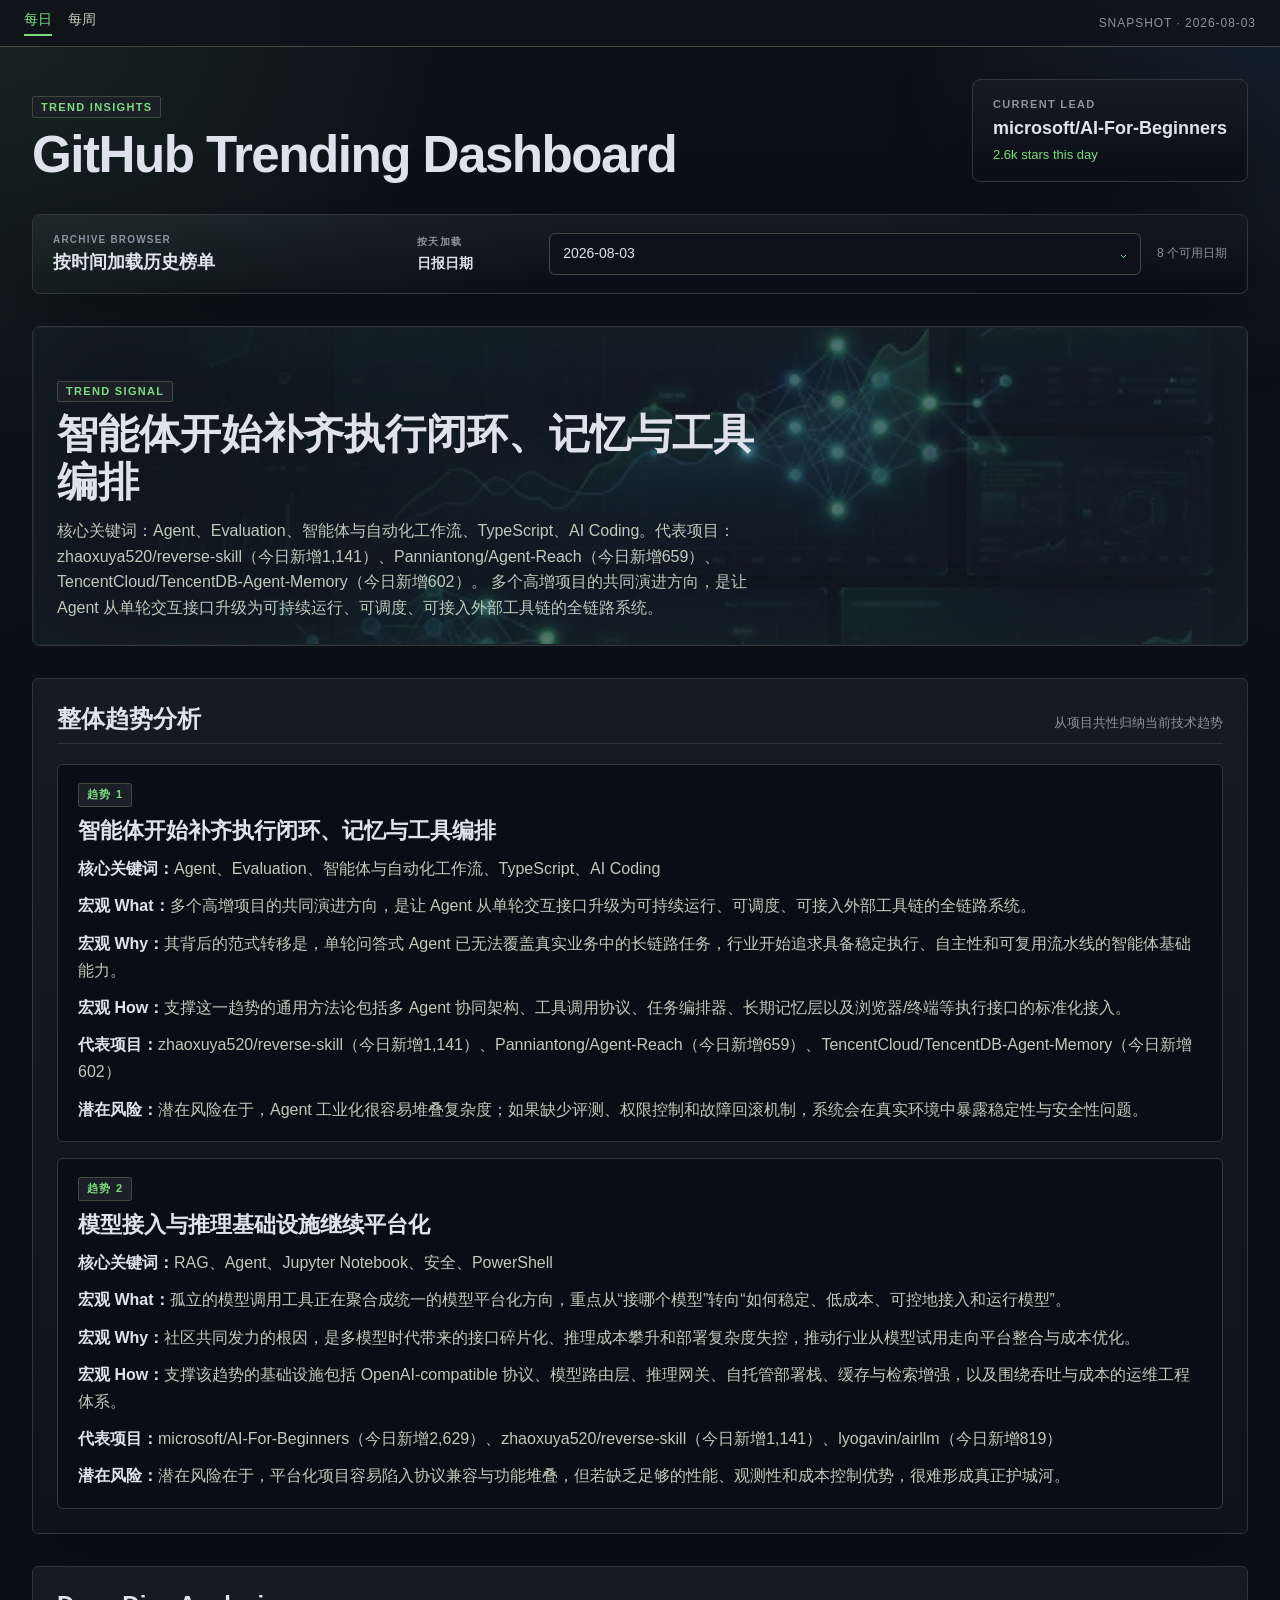
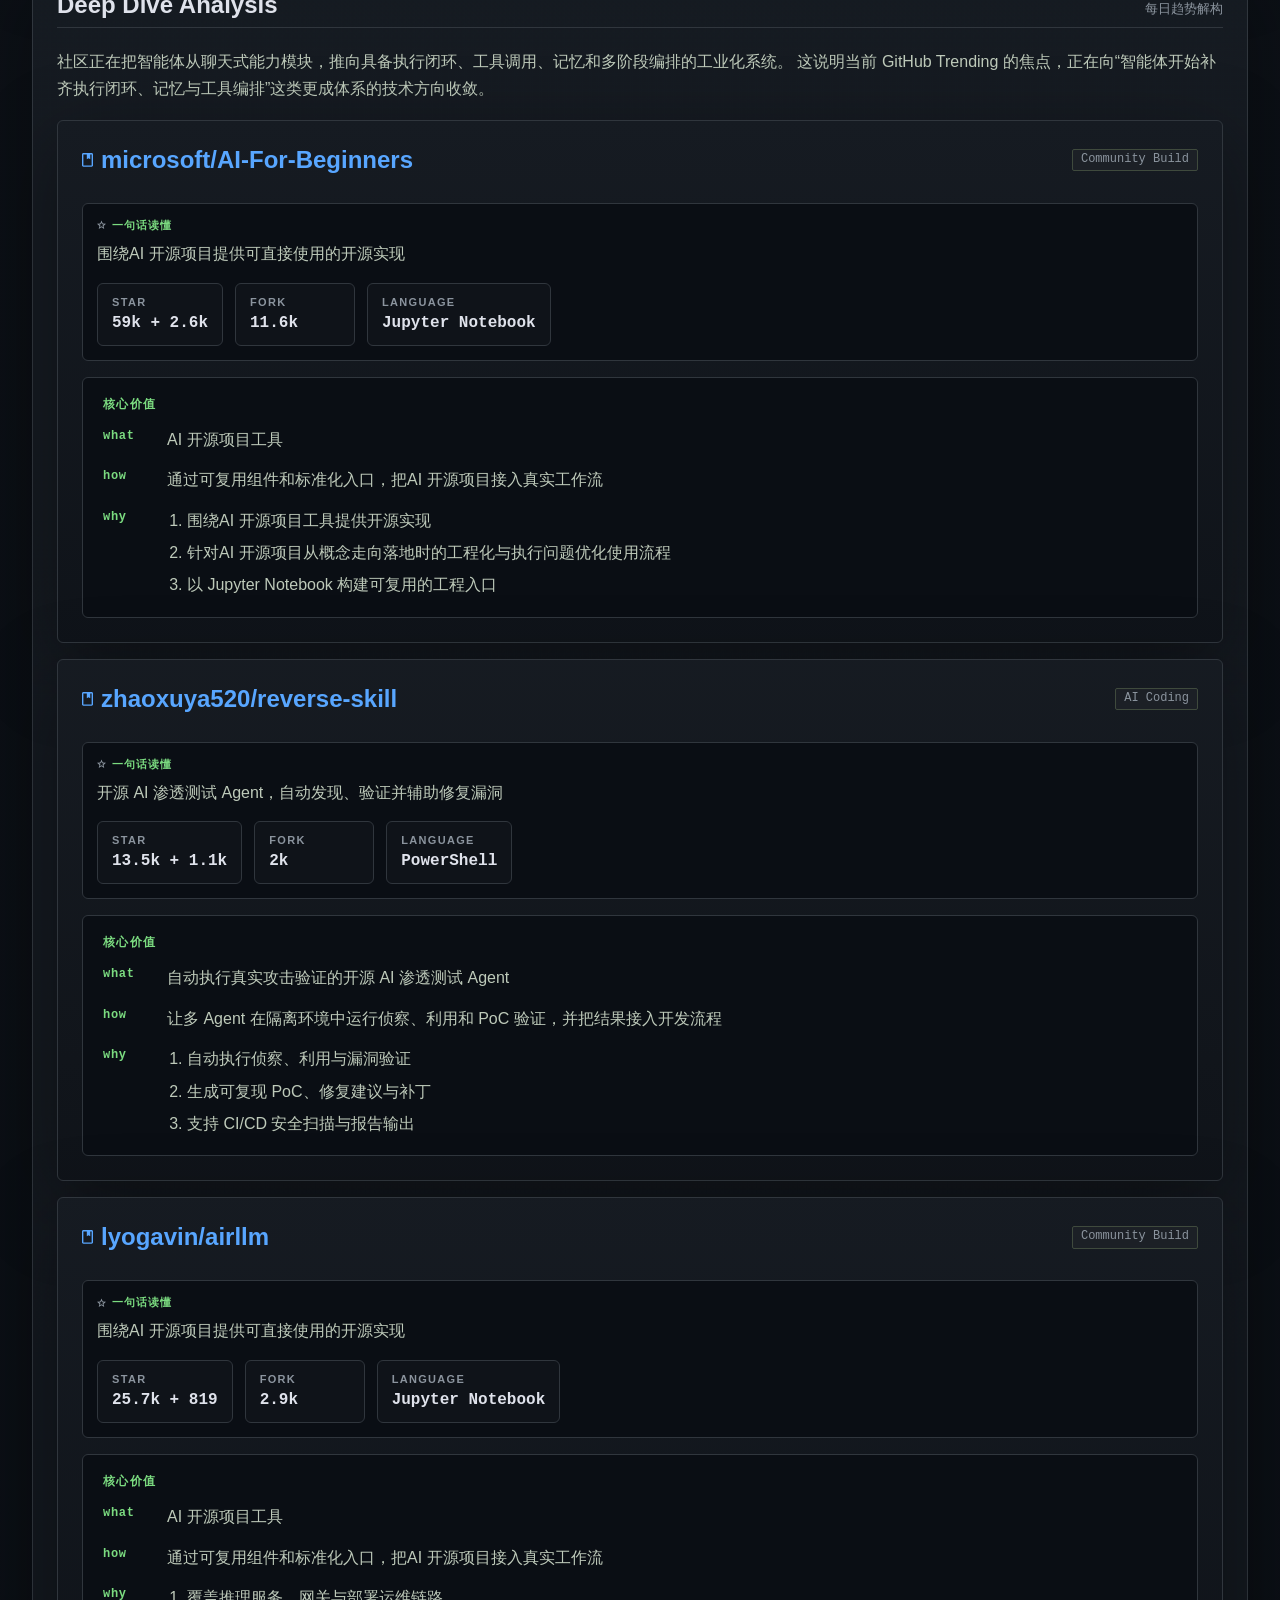
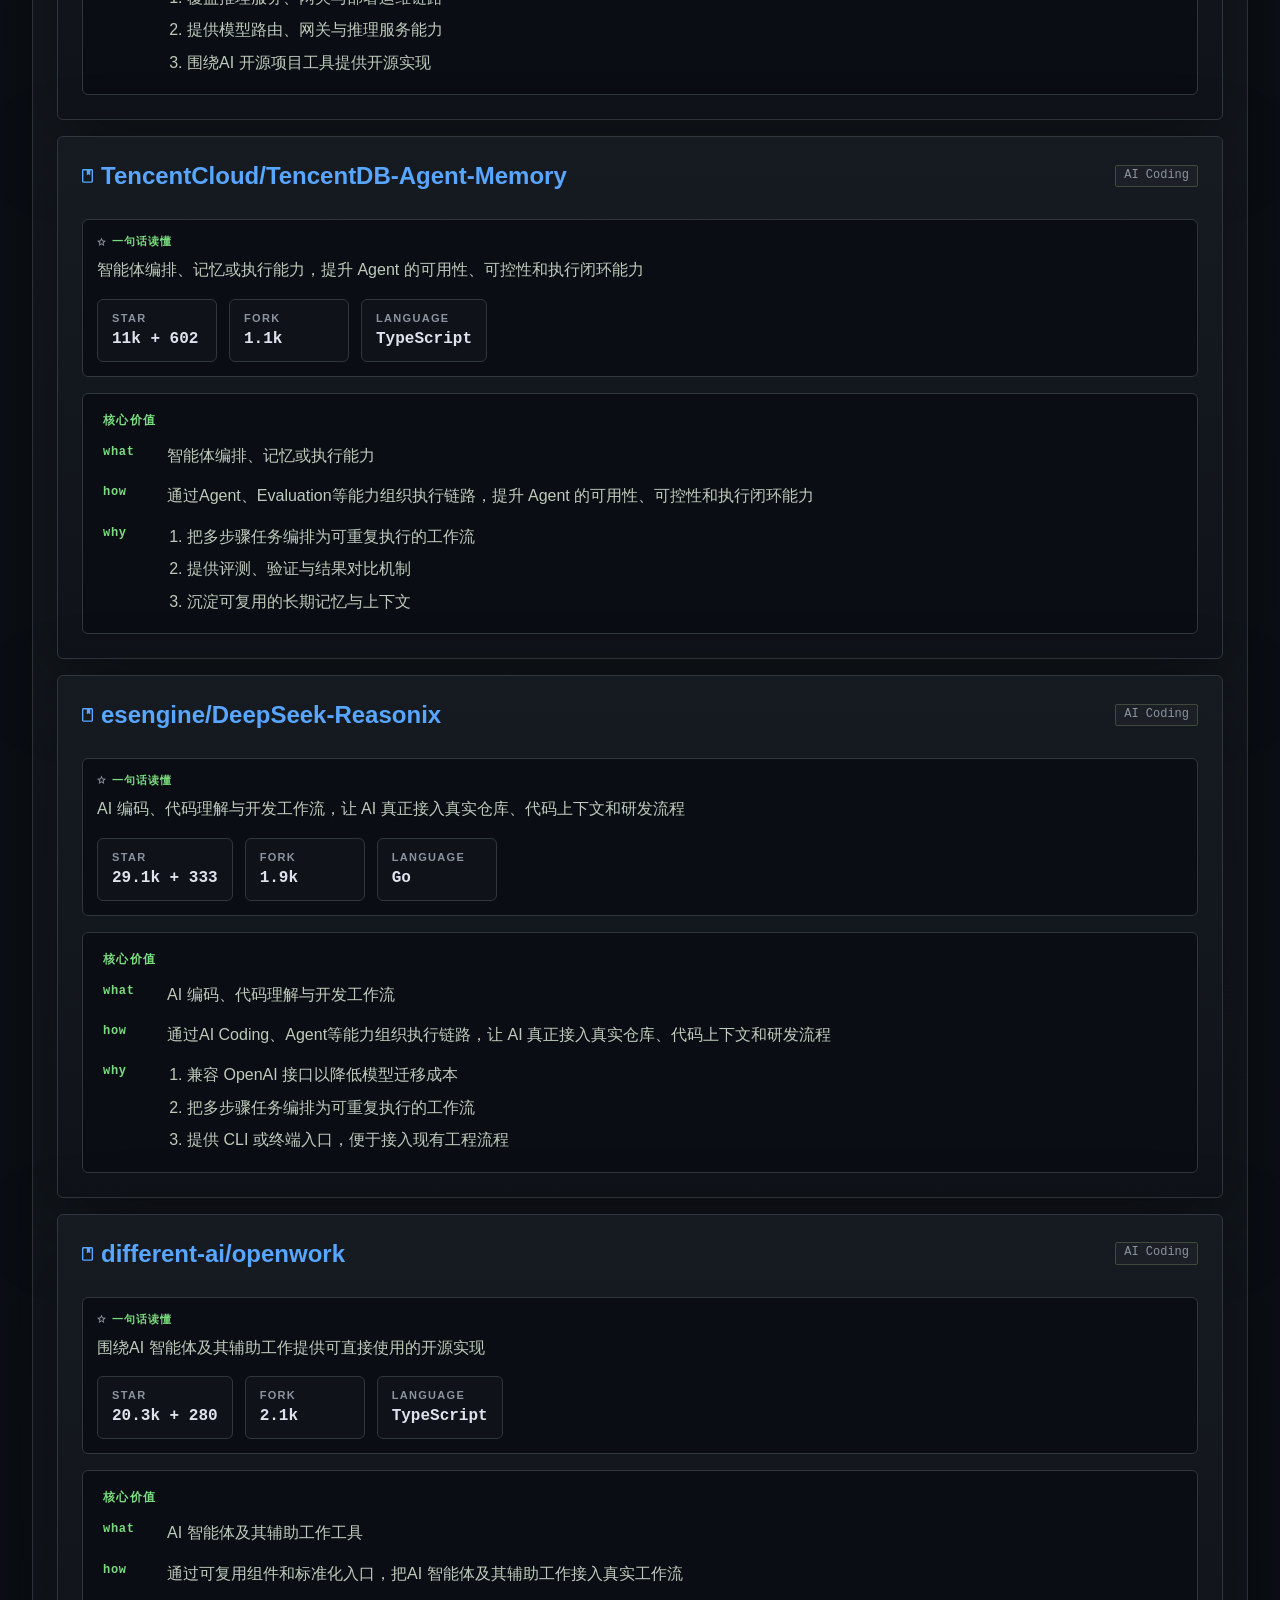
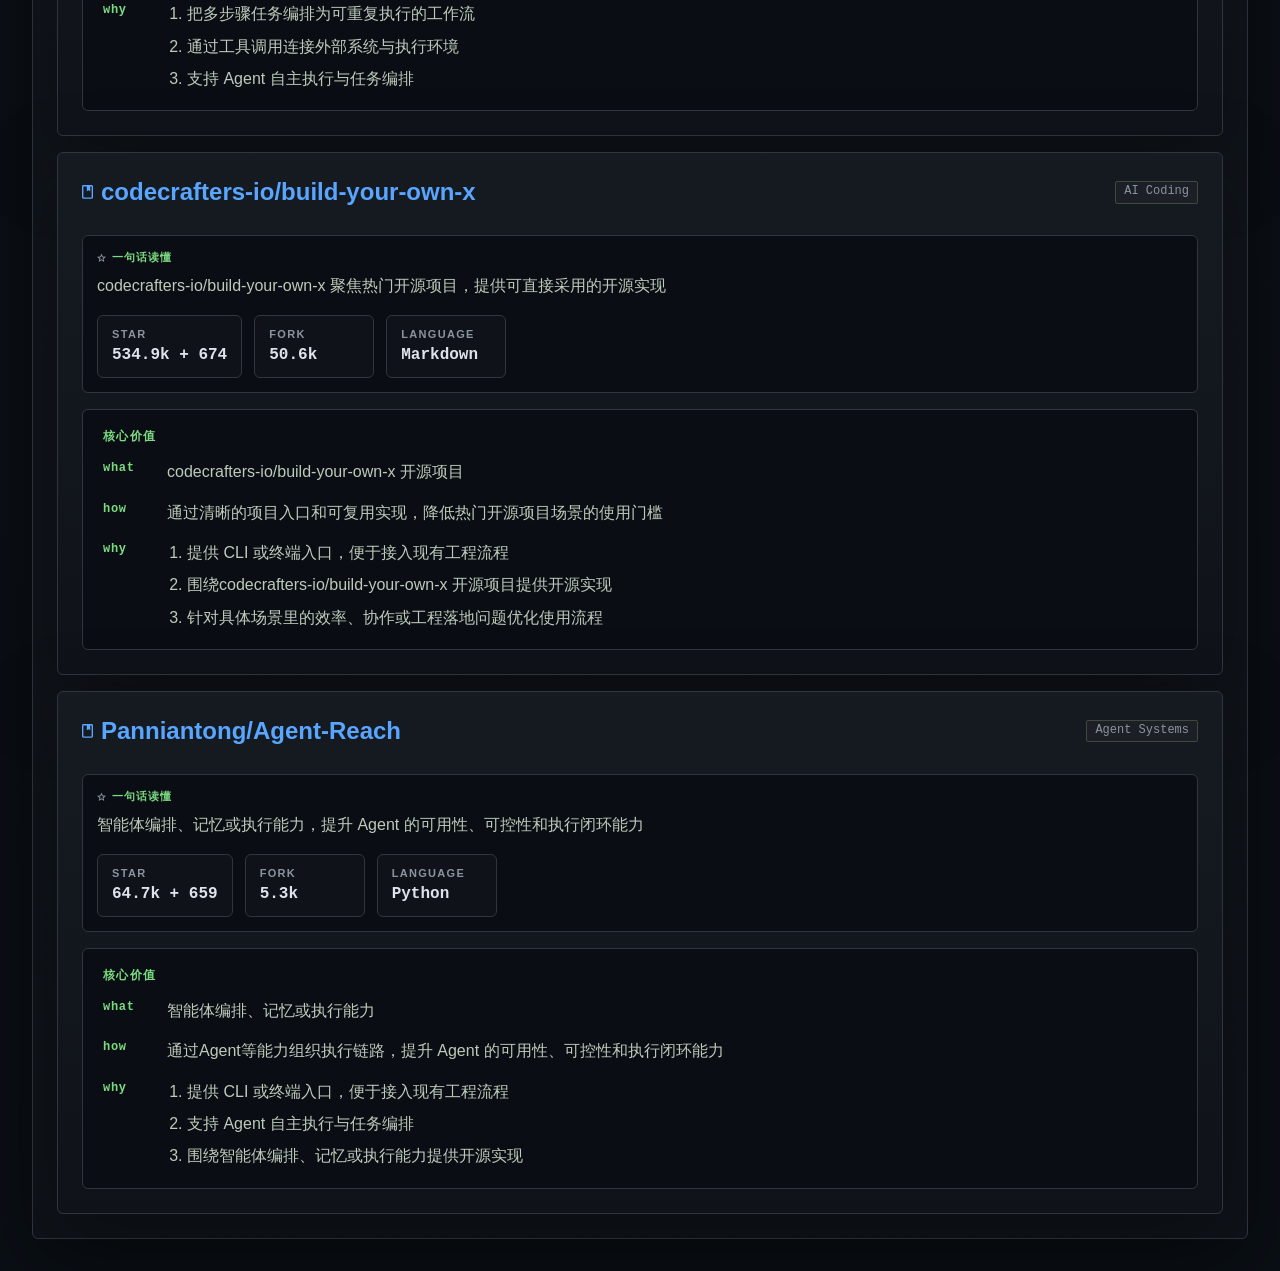
==== commit 41a62dfd: "2026-08-03 daily + weekly trending analysis report" ====
--- a/reports/github-trending/dashboard/index.html
+++ b/reports/github-trending/dashboard/index.html
@@ -16,8 +16,12 @@
           每日
         </button>
 
+        <button class="nav-link" type="button" data-period-tab="weekly">
+          每周
+        </button>
+
         </nav>
-        <span class="generated-at" data-generated-at>Snapshot · 2026-08-02</span>
+        <span class="generated-at" data-generated-at>Snapshot · 2026-08-03</span>
       </div>
     </header>
 
@@ -29,8 +33,8 @@
         </div>
         <div class="headline-callout">
           <span class="callout-label">Current Lead</span>
-          <strong data-current-lead>zhaoxuya520/reverse-skill</strong>
-          <span data-current-growth>1.3k stars this day</span>
+          <strong data-current-lead>microsoft/AI-For-Beginners</strong>
+          <span data-current-growth>2.6k stars this day</span>
         </div>
       </section>
 
@@ -50,7 +54,9 @@
             <span class="sr-only">选择日报日期</span>
             <select data-date-select="daily" aria-label="选择日报日期">
 
-                    <option value="./history/2026-08-02.html?period=daily" selected>2026-08-02</option>
+                    <option value="./history/2026-08-03.html?period=daily" selected>2026-08-03</option>
+
+                    <option value="./history/2026-08-02.html?period=daily">2026-08-02</option>
 
                     <option value="./history/2026-08-01.html?period=daily">2026-08-01</option>
 
@@ -66,7 +72,25 @@
 
             </select>
           </label>
-          <span class="archive-count">7 个可用日期</span>
+          <span class="archive-count">8 个可用日期</span>
+        </div>
+
+        <div class="date-control" data-date-control="weekly">
+          <div class="date-control-copy">
+            <span>按周加载</span>
+            <strong>周报周期</strong>
+          </div>
+          <label class="date-select-wrap">
+            <span class="sr-only">选择周报周期</span>
+            <select data-date-select="weekly" aria-label="选择周报周期">
+
+                    <option value="./history/2026-08-03.html?period=weekly" selected>2026 年第 32 周 · 08/03–08/09</option>
+
+                    <option value="./history/2026-07-27.html?period=weekly">2026 年第 31 周 · 07/27–08/02</option>
+
+            </select>
+          </label>
+          <span class="archive-count">2 个可用周次</span>
         </div>
 
         </div>
@@ -76,9 +100,9 @@
     <section
       class="period-panel is-active"
       data-period-panel="daily"
-      data-lead-name="zhaoxuya520/reverse-skill"
-      data-lead-growth="1.3k stars this day"
-      data-snapshot-date="2026-08-02"
+      data-lead-name="microsoft/AI-For-Beginners"
+      data-lead-growth="2.6k stars this day"
+      data-snapshot-date="2026-08-03"
     >
       <div class="hero-card">
         <div class="hero-visual">
@@ -87,7 +111,7 @@
         <div class="hero-copy">
           <span class="eyebrow">TREND SIGNAL</span>
           <h2>智能体开始补齐执行闭环、记忆与工具编排</h2>
-          <p>核心关键词：Agent、Evaluation、智能体与自动化工作流、TypeScript、Python。代表项目：zhaoxuya520/reverse-skill（今日新增1,320）、usekaneo/kaneo（今日新增760）、huggingface/speech-to-speech（今日新增442）。 多个高增项目的共同演进方向，是让 Agent 从单轮交互接口升级为可持续运行、可调度、可接入外部工具链的全链路系统。</p>
+          <p>核心关键词：Agent、Evaluation、智能体与自动化工作流、TypeScript、AI Coding。代表项目：zhaoxuya520/reverse-skill（今日新增1,141）、Panniantong/Agent-Reach（今日新增659）、TencentCloud/TencentDB-Agent-Memory（今日新增602）。 多个高增项目的共同演进方向，是让 Agent 从单轮交互接口升级为可持续运行、可调度、可接入外部工具链的全链路系统。</p>
         </div>
       </div>
 
@@ -102,22 +126,22 @@
                 <article class="trend-card">
                   <span class="trend-index">趋势 1</span>
                   <h4>智能体开始补齐执行闭环、记忆与工具编排</h4>
-                  <p><strong>核心关键词：</strong>Agent、Evaluation、智能体与自动化工作流、TypeScript、Python</p>
+                  <p><strong>核心关键词：</strong>Agent、Evaluation、智能体与自动化工作流、TypeScript、AI Coding</p>
                   <p><strong>宏观 What：</strong>多个高增项目的共同演进方向，是让 Agent 从单轮交互接口升级为可持续运行、可调度、可接入外部工具链的全链路系统。</p>
                   <p><strong>宏观 Why：</strong>其背后的范式转移是，单轮问答式 Agent 已无法覆盖真实业务中的长链路任务，行业开始追求具备稳定执行、自主性和可复用流水线的智能体基础能力。</p>
                   <p><strong>宏观 How：</strong>支撑这一趋势的通用方法论包括多 Agent 协同架构、工具调用协议、任务编排器、长期记忆层以及浏览器/终端等执行接口的标准化接入。</p>
-                  <p><strong>代表项目：</strong>zhaoxuya520/reverse-skill（今日新增1,320）、usekaneo/kaneo（今日新增760）、huggingface/speech-to-speech（今日新增442）</p>
+                  <p><strong>代表项目：</strong>zhaoxuya520/reverse-skill（今日新增1,141）、Panniantong/Agent-Reach（今日新增659）、TencentCloud/TencentDB-Agent-Memory（今日新增602）</p>
                   <p><strong>潜在风险：</strong>潜在风险在于，Agent 工业化很容易堆叠复杂度；如果缺少评测、权限控制和故障回滚机制，系统会在真实环境中暴露稳定性与安全性问题。</p>
                 </article>
 
                 <article class="trend-card">
                   <span class="trend-index">趋势 2</span>
                   <h4>模型接入与推理基础设施继续平台化</h4>
-                  <p><strong>核心关键词：</strong>Agent、RAG、Python、Rust、Infra</p>
+                  <p><strong>核心关键词：</strong>RAG、Agent、Jupyter Notebook、安全、PowerShell</p>
                   <p><strong>宏观 What：</strong>孤立的模型调用工具正在聚合成统一的模型平台化方向，重点从“接哪个模型”转向“如何稳定、低成本、可控地接入和运行模型”。</p>
                   <p><strong>宏观 Why：</strong>社区共同发力的根因，是多模型时代带来的接口碎片化、推理成本攀升和部署复杂度失控，推动行业从模型试用走向平台整合与成本优化。</p>
                   <p><strong>宏观 How：</strong>支撑该趋势的基础设施包括 OpenAI-compatible 协议、模型路由层、推理网关、自托管部署栈、缓存与检索增强，以及围绕吞吐与成本的运维工程体系。</p>
-                  <p><strong>代表项目：</strong>zhaoxuya520/reverse-skill（今日新增1,320）、microsoft/AI-For-Beginners（今日新增949）、huggingface/speech-to-speech（今日新增442）</p>
+                  <p><strong>代表项目：</strong>microsoft/AI-For-Beginners（今日新增2,629）、zhaoxuya520/reverse-skill（今日新增1,141）、lyogavin/airllm（今日新增819）</p>
                   <p><strong>潜在风险：</strong>潜在风险在于，平台化项目容易陷入协议兼容与功能堆叠，但若缺乏足够的性能、观测性和成本控制优势，很难形成真正护城河。</p>
                 </article>
 
@@ -137,6 +161,64 @@
           <div class="card-heading">
             <div class="title-wrap">
               <img src="./assets/repo-icon.svg" alt="" aria-hidden="true" class="icon icon-repo">
+              <h3><a href="https://github.com/microsoft/AI-For-Beginners" target="_blank" rel="noreferrer">microsoft/AI-For-Beginners</a></h3>
+            </div>
+            <span class="chip">Community Build</span>
+          </div>
+          <div class="insight-panel">
+            <div class="insight-title">
+              <img src="./assets/spark-icon.svg" alt="" aria-hidden="true" class="icon icon-spark">
+              <span>一句话读懂</span>
+            </div>
+            <p>围绕AI 开源项目提供可直接使用的开源实现</p>
+            <div class="meta-row">
+
+              <div class="meta-pill">
+                <span class="meta-label">Star</span>
+                <strong class="meta-value">59k + 2.6k</strong>
+              </div>
+
+              <div class="meta-pill">
+                <span class="meta-label">Fork</span>
+                <strong class="meta-value">11.6k</strong>
+              </div>
+
+              <div class="meta-pill">
+                <span class="meta-label">Language</span>
+                <strong class="meta-value">Jupyter Notebook</strong>
+              </div>
+
+            </div>
+          </div>
+          <div class="core-value-panel">
+            <span class="core-value-label">核心价值</span>
+            <ul class="core-value-list">
+
+              <li class="core-value-item">
+                <strong class="core-value-key">what</strong>
+                <span>AI 开源项目工具</span>
+              </li>
+
+              <li class="core-value-item">
+                <strong class="core-value-key">how</strong>
+                <span>通过可复用组件和标准化入口，把AI 开源项目接入真实工作流</span>
+              </li>
+
+              <li class="core-value-item">
+                <strong class="core-value-key">why</strong>
+                <ol class="highlight-list">
+                  <li>围绕AI 开源项目工具提供开源实现</li><li>针对AI 开源项目从概念走向落地时的工程化与执行问题优化使用流程</li><li>以 Jupyter Notebook 构建可复用的工程入口</li>
+                </ol>
+              </li>
+
+            </ul>
+          </div>
+        </article>
+
+        <article class="deep-card">
+          <div class="card-heading">
+            <div class="title-wrap">
+              <img src="./assets/repo-icon.svg" alt="" aria-hidden="true" class="icon icon-repo">
               <h3><a href="https://github.com/zhaoxuya520/reverse-skill" target="_blank" rel="noreferrer">zhaoxuya520/reverse-skill</a></h3>
             </div>
             <span class="chip">AI Coding</span>
@@ -151,12 +233,12 @@
 
               <div class="meta-pill">
                 <span class="meta-label">Star</span>
-                <strong class="meta-value">11.9k + 1.3k</strong>
-              </div>
-
-              <div class="meta-pill">
-                <span class="meta-label">Fork</span>
-                <strong class="meta-value">1.8k</strong>
+                <strong class="meta-value">13.5k + 1.1k</strong>
+              </div>
+
+              <div class="meta-pill">
+                <span class="meta-label">Fork</span>
+                <strong class="meta-value">2k</strong>
               </div>
 
               <div class="meta-pill">
@@ -195,6 +277,534 @@
           <div class="card-heading">
             <div class="title-wrap">
               <img src="./assets/repo-icon.svg" alt="" aria-hidden="true" class="icon icon-repo">
+              <h3><a href="https://github.com/lyogavin/airllm" target="_blank" rel="noreferrer">lyogavin/airllm</a></h3>
+            </div>
+            <span class="chip">Community Build</span>
+          </div>
+          <div class="insight-panel">
+            <div class="insight-title">
+              <img src="./assets/spark-icon.svg" alt="" aria-hidden="true" class="icon icon-spark">
+              <span>一句话读懂</span>
+            </div>
+            <p>围绕AI 开源项目提供可直接使用的开源实现</p>
+            <div class="meta-row">
+
+              <div class="meta-pill">
+                <span class="meta-label">Star</span>
+                <strong class="meta-value">25.7k + 819</strong>
+              </div>
+
+              <div class="meta-pill">
+                <span class="meta-label">Fork</span>
+                <strong class="meta-value">2.9k</strong>
+              </div>
+
+              <div class="meta-pill">
+                <span class="meta-label">Language</span>
+                <strong class="meta-value">Jupyter Notebook</strong>
+              </div>
+
+            </div>
+          </div>
+          <div class="core-value-panel">
+            <span class="core-value-label">核心价值</span>
+            <ul class="core-value-list">
+
+              <li class="core-value-item">
+                <strong class="core-value-key">what</strong>
+                <span>AI 开源项目工具</span>
+              </li>
+
+              <li class="core-value-item">
+                <strong class="core-value-key">how</strong>
+                <span>通过可复用组件和标准化入口，把AI 开源项目接入真实工作流</span>
+              </li>
+
+              <li class="core-value-item">
+                <strong class="core-value-key">why</strong>
+                <ol class="highlight-list">
+                  <li>覆盖推理服务、网关与部署运维链路</li><li>提供模型路由、网关与推理服务能力</li><li>围绕AI 开源项目工具提供开源实现</li>
+                </ol>
+              </li>
+
+            </ul>
+          </div>
+        </article>
+
+        <article class="deep-card">
+          <div class="card-heading">
+            <div class="title-wrap">
+              <img src="./assets/repo-icon.svg" alt="" aria-hidden="true" class="icon icon-repo">
+              <h3><a href="https://github.com/TencentCloud/TencentDB-Agent-Memory" target="_blank" rel="noreferrer">TencentCloud/TencentDB-Agent-Memory</a></h3>
+            </div>
+            <span class="chip">AI Coding</span>
+          </div>
+          <div class="insight-panel">
+            <div class="insight-title">
+              <img src="./assets/spark-icon.svg" alt="" aria-hidden="true" class="icon icon-spark">
+              <span>一句话读懂</span>
+            </div>
+            <p>智能体编排、记忆或执行能力，提升 Agent 的可用性、可控性和执行闭环能力</p>
+            <div class="meta-row">
+
+              <div class="meta-pill">
+                <span class="meta-label">Star</span>
+                <strong class="meta-value">11k + 602</strong>
+              </div>
+
+              <div class="meta-pill">
+                <span class="meta-label">Fork</span>
+                <strong class="meta-value">1.1k</strong>
+              </div>
+
+              <div class="meta-pill">
+                <span class="meta-label">Language</span>
+                <strong class="meta-value">TypeScript</strong>
+              </div>
+
+            </div>
+          </div>
+          <div class="core-value-panel">
+            <span class="core-value-label">核心价值</span>
+            <ul class="core-value-list">
+
+              <li class="core-value-item">
+                <strong class="core-value-key">what</strong>
+                <span>智能体编排、记忆或执行能力</span>
+              </li>
+
+              <li class="core-value-item">
+                <strong class="core-value-key">how</strong>
+                <span>通过Agent、Evaluation等能力组织执行链路，提升 Agent 的可用性、可控性和执行闭环能力</span>
+              </li>
+
+              <li class="core-value-item">
+                <strong class="core-value-key">why</strong>
+                <ol class="highlight-list">
+                  <li>把多步骤任务编排为可重复执行的工作流</li><li>提供评测、验证与结果对比机制</li><li>沉淀可复用的长期记忆与上下文</li>
+                </ol>
+              </li>
+
+            </ul>
+          </div>
+        </article>
+
+        <article class="deep-card">
+          <div class="card-heading">
+            <div class="title-wrap">
+              <img src="./assets/repo-icon.svg" alt="" aria-hidden="true" class="icon icon-repo">
+              <h3><a href="https://github.com/esengine/DeepSeek-Reasonix" target="_blank" rel="noreferrer">esengine/DeepSeek-Reasonix</a></h3>
+            </div>
+            <span class="chip">AI Coding</span>
+          </div>
+          <div class="insight-panel">
+            <div class="insight-title">
+              <img src="./assets/spark-icon.svg" alt="" aria-hidden="true" class="icon icon-spark">
+              <span>一句话读懂</span>
+            </div>
+            <p>AI 编码、代码理解与开发工作流，让 AI 真正接入真实仓库、代码上下文和研发流程</p>
+            <div class="meta-row">
+
+              <div class="meta-pill">
+                <span class="meta-label">Star</span>
+                <strong class="meta-value">29.1k + 333</strong>
+              </div>
+
+              <div class="meta-pill">
+                <span class="meta-label">Fork</span>
+                <strong class="meta-value">1.9k</strong>
+              </div>
+
+              <div class="meta-pill">
+                <span class="meta-label">Language</span>
+                <strong class="meta-value">Go</strong>
+              </div>
+
+            </div>
+          </div>
+          <div class="core-value-panel">
+            <span class="core-value-label">核心价值</span>
+            <ul class="core-value-list">
+
+              <li class="core-value-item">
+                <strong class="core-value-key">what</strong>
+                <span>AI 编码、代码理解与开发工作流</span>
+              </li>
+
+              <li class="core-value-item">
+                <strong class="core-value-key">how</strong>
+                <span>通过AI Coding、Agent等能力组织执行链路，让 AI 真正接入真实仓库、代码上下文和研发流程</span>
+              </li>
+
+              <li class="core-value-item">
+                <strong class="core-value-key">why</strong>
+                <ol class="highlight-list">
+                  <li>兼容 OpenAI 接口以降低模型迁移成本</li><li>把多步骤任务编排为可重复执行的工作流</li><li>提供 CLI 或终端入口，便于接入现有工程流程</li>
+                </ol>
+              </li>
+
+            </ul>
+          </div>
+        </article>
+
+        <article class="deep-card">
+          <div class="card-heading">
+            <div class="title-wrap">
+              <img src="./assets/repo-icon.svg" alt="" aria-hidden="true" class="icon icon-repo">
+              <h3><a href="https://github.com/different-ai/openwork" target="_blank" rel="noreferrer">different-ai/openwork</a></h3>
+            </div>
+            <span class="chip">AI Coding</span>
+          </div>
+          <div class="insight-panel">
+            <div class="insight-title">
+              <img src="./assets/spark-icon.svg" alt="" aria-hidden="true" class="icon icon-spark">
+              <span>一句话读懂</span>
+            </div>
+            <p>围绕AI 智能体及其辅助工作提供可直接使用的开源实现</p>
+            <div class="meta-row">
+
+              <div class="meta-pill">
+                <span class="meta-label">Star</span>
+                <strong class="meta-value">20.3k + 280</strong>
+              </div>
+
+              <div class="meta-pill">
+                <span class="meta-label">Fork</span>
+                <strong class="meta-value">2.1k</strong>
+              </div>
+
+              <div class="meta-pill">
+                <span class="meta-label">Language</span>
+                <strong class="meta-value">TypeScript</strong>
+              </div>
+
+            </div>
+          </div>
+          <div class="core-value-panel">
+            <span class="core-value-label">核心价值</span>
+            <ul class="core-value-list">
+
+              <li class="core-value-item">
+                <strong class="core-value-key">what</strong>
+                <span>AI 智能体及其辅助工作工具</span>
+              </li>
+
+              <li class="core-value-item">
+                <strong class="core-value-key">how</strong>
+                <span>通过可复用组件和标准化入口，把AI 智能体及其辅助工作接入真实工作流</span>
+              </li>
+
+              <li class="core-value-item">
+                <strong class="core-value-key">why</strong>
+                <ol class="highlight-list">
+                  <li>把多步骤任务编排为可重复执行的工作流</li><li>通过工具调用连接外部系统与执行环境</li><li>支持 Agent 自主执行与任务编排</li>
+                </ol>
+              </li>
+
+            </ul>
+          </div>
+        </article>
+
+        <article class="deep-card">
+          <div class="card-heading">
+            <div class="title-wrap">
+              <img src="./assets/repo-icon.svg" alt="" aria-hidden="true" class="icon icon-repo">
+              <h3><a href="https://github.com/codecrafters-io/build-your-own-x" target="_blank" rel="noreferrer">codecrafters-io/build-your-own-x</a></h3>
+            </div>
+            <span class="chip">AI Coding</span>
+          </div>
+          <div class="insight-panel">
+            <div class="insight-title">
+              <img src="./assets/spark-icon.svg" alt="" aria-hidden="true" class="icon icon-spark">
+              <span>一句话读懂</span>
+            </div>
+            <p>codecrafters-io/build-your-own-x 聚焦热门开源项目，提供可直接采用的开源实现</p>
+            <div class="meta-row">
+
+              <div class="meta-pill">
+                <span class="meta-label">Star</span>
+                <strong class="meta-value">534.9k + 674</strong>
+              </div>
+
+              <div class="meta-pill">
+                <span class="meta-label">Fork</span>
+                <strong class="meta-value">50.6k</strong>
+              </div>
+
+              <div class="meta-pill">
+                <span class="meta-label">Language</span>
+                <strong class="meta-value">Markdown</strong>
+              </div>
+
+            </div>
+          </div>
+          <div class="core-value-panel">
+            <span class="core-value-label">核心价值</span>
+            <ul class="core-value-list">
+
+              <li class="core-value-item">
+                <strong class="core-value-key">what</strong>
+                <span>codecrafters-io/build-your-own-x 开源项目</span>
+              </li>
+
+              <li class="core-value-item">
+                <strong class="core-value-key">how</strong>
+                <span>通过清晰的项目入口和可复用实现，降低热门开源项目场景的使用门槛</span>
+              </li>
+
+              <li class="core-value-item">
+                <strong class="core-value-key">why</strong>
+                <ol class="highlight-list">
+                  <li>提供 CLI 或终端入口，便于接入现有工程流程</li><li>围绕codecrafters-io/build-your-own-x 开源项目提供开源实现</li><li>针对具体场景里的效率、协作或工程落地问题优化使用流程</li>
+                </ol>
+              </li>
+
+            </ul>
+          </div>
+        </article>
+
+        <article class="deep-card">
+          <div class="card-heading">
+            <div class="title-wrap">
+              <img src="./assets/repo-icon.svg" alt="" aria-hidden="true" class="icon icon-repo">
+              <h3><a href="https://github.com/Panniantong/Agent-Reach" target="_blank" rel="noreferrer">Panniantong/Agent-Reach</a></h3>
+            </div>
+            <span class="chip">Agent Systems</span>
+          </div>
+          <div class="insight-panel">
+            <div class="insight-title">
+              <img src="./assets/spark-icon.svg" alt="" aria-hidden="true" class="icon icon-spark">
+              <span>一句话读懂</span>
+            </div>
+            <p>智能体编排、记忆或执行能力，提升 Agent 的可用性、可控性和执行闭环能力</p>
+            <div class="meta-row">
+
+              <div class="meta-pill">
+                <span class="meta-label">Star</span>
+                <strong class="meta-value">64.7k + 659</strong>
+              </div>
+
+              <div class="meta-pill">
+                <span class="meta-label">Fork</span>
+                <strong class="meta-value">5.3k</strong>
+              </div>
+
+              <div class="meta-pill">
+                <span class="meta-label">Language</span>
+                <strong class="meta-value">Python</strong>
+              </div>
+
+            </div>
+          </div>
+          <div class="core-value-panel">
+            <span class="core-value-label">核心价值</span>
+            <ul class="core-value-list">
+
+              <li class="core-value-item">
+                <strong class="core-value-key">what</strong>
+                <span>智能体编排、记忆或执行能力</span>
+              </li>
+
+              <li class="core-value-item">
+                <strong class="core-value-key">how</strong>
+                <span>通过Agent等能力组织执行链路，提升 Agent 的可用性、可控性和执行闭环能力</span>
+              </li>
+
+              <li class="core-value-item">
+                <strong class="core-value-key">why</strong>
+                <ol class="highlight-list">
+                  <li>提供 CLI 或终端入口，便于接入现有工程流程</li><li>支持 Agent 自主执行与任务编排</li><li>围绕智能体编排、记忆或执行能力提供开源实现</li>
+                </ol>
+              </li>
+
+            </ul>
+          </div>
+        </article>
+
+        </div>
+      </section>
+    </section>
+
+    <section
+      class="period-panel"
+      data-period-panel="weekly"
+      data-lead-name="bojieli/ai-agent-book"
+      data-lead-growth="9.3k stars this week"
+      data-snapshot-date="2026-08-03"
+    >
+      <div class="hero-card">
+        <div class="hero-visual">
+          <img src="./assets/hero-background-281466.png" alt="" aria-hidden="true">
+        </div>
+        <div class="hero-copy">
+          <span class="eyebrow">TREND SIGNAL</span>
+          <h2>AI 编程从单点辅助走向工程化工作流</h2>
+          <p>核心关键词：Agent、Rust、MCP、AI Coding、Infra。代表项目：bojieli/ai-agent-book（本周新增9,298）、block/buzz（本周新增8,217）、diegosouzapw/OmniRoute（本周新增7,141）。 高 Star 增量项目正在从“补一个能力点”演进为“补一整条研发链路”，共同指向 AI 编程增强与工程化工作流这一集群化方向。</p>
+        </div>
+      </div>
+
+
+      <section class="trend-analysis panel">
+        <div class="section-head">
+          <h3>整体趋势分析</h3>
+          <span>从项目共性归纳当前技术趋势</span>
+        </div>
+        <div class="trend-list">
+
+                <article class="trend-card">
+                  <span class="trend-index">趋势 1</span>
+                  <h4>AI 编程从单点辅助走向工程化工作流</h4>
+                  <p><strong>核心关键词：</strong>Agent、Rust、MCP、AI Coding、Infra</p>
+                  <p><strong>宏观 What：</strong>高 Star 增量项目正在从“补一个能力点”演进为“补一整条研发链路”，共同指向 AI 编程增强与工程化工作流这一集群化方向。</p>
+                  <p><strong>宏观 Why：</strong>社区集体发力的根因，是大模型在大型代码库中存在上下文窗口受限、仓库级记忆缺失和任务交接脆弱等瓶颈，迫使 AI 编程从单文件补全转向全库架构级理解与执行。</p>
+                  <p><strong>宏观 How：</strong>支撑这一趋势落地的底层支撑，正在收敛为 MCP 接口、仓库级索引/RAG、代码知识图谱、终端工作流接入以及可编排的 Agent 链路。</p>
+                  <p><strong>代表项目：</strong>bojieli/ai-agent-book（本周新增9,298）、block/buzz（本周新增8,217）、diegosouzapw/OmniRoute（本周新增7,141）</p>
+                  <p><strong>潜在风险：</strong>潜在风险在于，很多项目仍停留在工作流包装层，若缺少稳定的上下文管理、索引质量和可验证执行闭环，工程化承诺容易沦为演示效果。</p>
+                </article>
+
+                <article class="trend-card">
+                  <span class="trend-index">趋势 2</span>
+                  <h4>模型接入与推理基础设施继续平台化</h4>
+                  <p><strong>核心关键词：</strong>Rust、Infra、Self-Hosted、TypeScript、Agent</p>
+                  <p><strong>宏观 What：</strong>孤立的模型调用工具正在聚合成统一的模型平台化方向，重点从“接哪个模型”转向“如何稳定、低成本、可控地接入和运行模型”。</p>
+                  <p><strong>宏观 Why：</strong>社区共同发力的根因，是多模型时代带来的接口碎片化、推理成本攀升和部署复杂度失控，推动行业从模型试用走向平台整合与成本优化。</p>
+                  <p><strong>宏观 How：</strong>支撑该趋势的基础设施包括 OpenAI-compatible 协议、模型路由层、推理网关、自托管部署栈、缓存与检索增强，以及围绕吞吐与成本的运维工程体系。</p>
+                  <p><strong>代表项目：</strong>bojieli/ai-agent-book（本周新增9,298）、block/buzz（本周新增8,217）、microsoft/AI-For-Beginners（本周新增5,601）</p>
+                  <p><strong>潜在风险：</strong>潜在风险在于，平台化项目容易陷入协议兼容与功能堆叠，但若缺乏足够的性能、观测性和成本控制优势，很难形成真正护城河。</p>
+                </article>
+
+        </div>
+      </section>
+
+
+      <section class="deep-dive-section panel">
+        <div class="section-head">
+          <h3>Deep Dive Analysis</h3>
+          <span>每周趋势解构</span>
+        </div>
+        <p class="trend-overview">本期高增项目的最大公约数不是单个插件或脚本，而是让 AI 真正接入真实仓库、真实上下文和真实研发流程的工程化能力。 这说明当前 GitHub Trending 的焦点，正在向“AI 编程从单点辅助走向工程化工作流”这类更成体系的技术方向收敛。</p>
+        <div class="deep-list">
+
+        <article class="deep-card">
+          <div class="card-heading">
+            <div class="title-wrap">
+              <img src="./assets/repo-icon.svg" alt="" aria-hidden="true" class="icon icon-repo">
+              <h3><a href="https://github.com/bojieli/ai-agent-book" target="_blank" rel="noreferrer">bojieli/ai-agent-book</a></h3>
+            </div>
+            <span class="chip">Agent Systems</span>
+          </div>
+          <div class="insight-panel">
+            <div class="insight-title">
+              <img src="./assets/spark-icon.svg" alt="" aria-hidden="true" class="icon icon-spark">
+              <span>一句话读懂</span>
+            </div>
+            <p>从设计原理到工程落地系统讲解 AI Agent，并提供正文、PDF 与配套代码</p>
+            <div class="meta-row">
+
+              <div class="meta-pill">
+                <span class="meta-label">Star</span>
+                <strong class="meta-value">29.9k + 9.3k</strong>
+              </div>
+
+              <div class="meta-pill">
+                <span class="meta-label">Fork</span>
+                <strong class="meta-value">3.2k</strong>
+              </div>
+
+              <div class="meta-pill">
+                <span class="meta-label">Language</span>
+                <strong class="meta-value">Python</strong>
+              </div>
+
+            </div>
+          </div>
+          <div class="core-value-panel">
+            <span class="core-value-label">核心价值</span>
+            <ul class="core-value-list">
+
+              <li class="core-value-item">
+                <strong class="core-value-key">what</strong>
+                <span>AI Agent 原理与工程实践开源教材</span>
+              </li>
+
+              <li class="core-value-item">
+                <strong class="core-value-key">how</strong>
+                <span>按章节组织 Agent 架构、工具调用、记忆和工程案例，并开放可编译内容与示例代码</span>
+              </li>
+
+              <li class="core-value-item">
+                <strong class="core-value-key">why</strong>
+                <ol class="highlight-list">
+                  <li>覆盖 Agent 设计原理与工程实践</li><li>提供开源正文、编译版 PDF 和章节代码</li><li>用体系化章节串联核心能力与落地案例</li>
+                </ol>
+              </li>
+
+            </ul>
+          </div>
+        </article>
+
+        <article class="deep-card">
+          <div class="card-heading">
+            <div class="title-wrap">
+              <img src="./assets/repo-icon.svg" alt="" aria-hidden="true" class="icon icon-repo">
+              <h3><a href="https://github.com/diegosouzapw/OmniRoute" target="_blank" rel="noreferrer">diegosouzapw/OmniRoute</a></h3>
+            </div>
+            <span class="chip">AI Coding</span>
+          </div>
+          <div class="insight-panel">
+            <div class="insight-title">
+              <img src="./assets/spark-icon.svg" alt="" aria-hidden="true" class="icon icon-spark">
+              <span>一句话读懂</span>
+            </div>
+            <p>模型接入与统一代理层，用统一接口管理多个模型和推理服务</p>
+            <div class="meta-row">
+
+              <div class="meta-pill">
+                <span class="meta-label">Star</span>
+                <strong class="meta-value">37.9k + 7.1k</strong>
+              </div>
+
+              <div class="meta-pill">
+                <span class="meta-label">Fork</span>
+                <strong class="meta-value">4.9k</strong>
+              </div>
+
+              <div class="meta-pill">
+                <span class="meta-label">Language</span>
+                <strong class="meta-value">TypeScript</strong>
+              </div>
+
+            </div>
+          </div>
+          <div class="core-value-panel">
+            <span class="core-value-label">核心价值</span>
+            <ul class="core-value-list">
+
+              <li class="core-value-item">
+                <strong class="core-value-key">what</strong>
+                <span>模型接入与统一代理层</span>
+              </li>
+
+              <li class="core-value-item">
+                <strong class="core-value-key">how</strong>
+                <span>通过Agent、MCP等能力组织执行链路，用统一接口管理多个模型和推理服务</span>
+              </li>
+
+              <li class="core-value-item">
+                <strong class="core-value-key">why</strong>
+                <ol class="highlight-list">
+                  <li>覆盖推理服务、网关与部署运维链路</li><li>提供 CLI 或终端入口，便于接入现有工程流程</li><li>通过 MCP、CLI 或 IDE 接入开发流程</li>
+                </ol>
+              </li>
+
+            </ul>
+          </div>
+        </article>
+
+        <article class="deep-card">
+          <div class="card-heading">
+            <div class="title-wrap">
+              <img src="./assets/repo-icon.svg" alt="" aria-hidden="true" class="icon icon-repo">
               <h3><a href="https://github.com/microsoft/AI-For-Beginners" target="_blank" rel="noreferrer">microsoft/AI-For-Beginners</a></h3>
             </div>
             <span class="chip">Community Build</span>
@@ -209,12 +819,12 @@
 
               <div class="meta-pill">
                 <span class="meta-label">Star</span>
-                <strong class="meta-value">57.2k + 949</strong>
-              </div>
-
-              <div class="meta-pill">
-                <span class="meta-label">Fork</span>
-                <strong class="meta-value">11.3k</strong>
+                <strong class="meta-value">59k + 5.6k</strong>
+              </div>
+
+              <div class="meta-pill">
+                <span class="meta-label">Fork</span>
+                <strong class="meta-value">11.6k</strong>
               </div>
 
               <div class="meta-pill">
@@ -253,7 +863,239 @@
           <div class="card-heading">
             <div class="title-wrap">
               <img src="./assets/repo-icon.svg" alt="" aria-hidden="true" class="icon icon-repo">
-              <h3><a href="https://github.com/huggingface/speech-to-speech" target="_blank" rel="noreferrer">huggingface/speech-to-speech</a></h3>
+              <h3><a href="https://github.com/ayghri/i-have-adhd" target="_blank" rel="noreferrer">ayghri/i-have-adhd</a></h3>
+            </div>
+            <span class="chip">AI Coding</span>
+          </div>
+          <div class="insight-panel">
+            <div class="insight-title">
+              <img src="./assets/spark-icon.svg" alt="" aria-hidden="true" class="icon icon-spark">
+              <span>一句话读懂</span>
+            </div>
+            <p>AI 编码、代码理解与开发工作流，让 AI 真正接入真实仓库、代码上下文和研发流程</p>
+            <div class="meta-row">
+
+              <div class="meta-pill">
+                <span class="meta-label">Star</span>
+                <strong class="meta-value">15.7k + 5.2k</strong>
+              </div>
+
+              <div class="meta-pill">
+                <span class="meta-label">Fork</span>
+                <strong class="meta-value">876</strong>
+              </div>
+
+              <div class="meta-pill">
+                <span class="meta-label">Language</span>
+                <strong class="meta-value">Python</strong>
+              </div>
+
+            </div>
+          </div>
+          <div class="core-value-panel">
+            <span class="core-value-label">核心价值</span>
+            <ul class="core-value-list">
+
+              <li class="core-value-item">
+                <strong class="core-value-key">what</strong>
+                <span>AI 编码、代码理解与开发工作流</span>
+              </li>
+
+              <li class="core-value-item">
+                <strong class="core-value-key">how</strong>
+                <span>通过AI Coding、Agent等能力组织执行链路，让 AI 真正接入真实仓库、代码上下文和研发流程</span>
+              </li>
+
+              <li class="core-value-item">
+                <strong class="core-value-key">why</strong>
+                <ol class="highlight-list">
+                  <li>面向真实代码库提供 AI 编程辅助</li><li>支持 Agent 自主执行与任务编排</li><li>围绕AI 编码、代码理解与开发工作流提供开源实现</li>
+                </ol>
+              </li>
+
+            </ul>
+          </div>
+        </article>
+
+        <article class="deep-card">
+          <div class="card-heading">
+            <div class="title-wrap">
+              <img src="./assets/repo-icon.svg" alt="" aria-hidden="true" class="icon icon-repo">
+              <h3><a href="https://github.com/virgiliojr94/book-to-skill" target="_blank" rel="noreferrer">virgiliojr94/book-to-skill</a></h3>
+            </div>
+            <span class="chip">AI Coding</span>
+          </div>
+          <div class="insight-panel">
+            <div class="insight-title">
+              <img src="./assets/spark-icon.svg" alt="" aria-hidden="true" class="icon icon-spark">
+              <span>一句话读懂</span>
+            </div>
+            <p>围绕AI 智能体及其辅助工作提供可直接使用的开源实现</p>
+            <div class="meta-row">
+
+              <div class="meta-pill">
+                <span class="meta-label">Star</span>
+                <strong class="meta-value">15.4k + 5.2k</strong>
+              </div>
+
+              <div class="meta-pill">
+                <span class="meta-label">Fork</span>
+                <strong class="meta-value">1.7k</strong>
+              </div>
+
+              <div class="meta-pill">
+                <span class="meta-label">Language</span>
+                <strong class="meta-value">Python</strong>
+              </div>
+
+            </div>
+          </div>
+          <div class="core-value-panel">
+            <span class="core-value-label">核心价值</span>
+            <ul class="core-value-list">
+
+              <li class="core-value-item">
+                <strong class="core-value-key">what</strong>
+                <span>AI 智能体及其辅助工作工具</span>
+              </li>
+
+              <li class="core-value-item">
+                <strong class="core-value-key">how</strong>
+                <span>通过可复用组件和标准化入口，把AI 智能体及其辅助工作接入真实工作流</span>
+              </li>
+
+              <li class="core-value-item">
+                <strong class="core-value-key">why</strong>
+                <ol class="highlight-list">
+                  <li>用结构化查询显著降低大仓库分析的 Token 消耗</li><li>提供 CLI 或终端入口，便于接入现有工程流程</li><li>通过 MCP、CLI 或 IDE 接入开发流程</li>
+                </ol>
+              </li>
+
+            </ul>
+          </div>
+        </article>
+
+        <article class="deep-card">
+          <div class="card-heading">
+            <div class="title-wrap">
+              <img src="./assets/repo-icon.svg" alt="" aria-hidden="true" class="icon icon-repo">
+              <h3><a href="https://github.com/alibaba/open-code-review" target="_blank" rel="noreferrer">alibaba/open-code-review</a></h3>
+            </div>
+            <span class="chip">AI Coding</span>
+          </div>
+          <div class="insight-panel">
+            <div class="insight-title">
+              <img src="./assets/spark-icon.svg" alt="" aria-hidden="true" class="icon icon-spark">
+              <span>一句话读懂</span>
+            </div>
+            <p>自动理解代码变更并给出审查意见，把代码评审接入日常研发流程</p>
+            <div class="meta-row">
+
+              <div class="meta-pill">
+                <span class="meta-label">Star</span>
+                <strong class="meta-value">17.9k + 4.4k</strong>
+              </div>
+
+              <div class="meta-pill">
+                <span class="meta-label">Fork</span>
+                <strong class="meta-value">1.2k</strong>
+              </div>
+
+              <div class="meta-pill">
+                <span class="meta-label">Language</span>
+                <strong class="meta-value">Go</strong>
+              </div>
+
+            </div>
+          </div>
+          <div class="core-value-panel">
+            <span class="core-value-label">核心价值</span>
+            <ul class="core-value-list">
+
+              <li class="core-value-item">
+                <strong class="core-value-key">what</strong>
+                <span>面向研发流程的自动化代码审查工具</span>
+              </li>
+
+              <li class="core-value-item">
+                <strong class="core-value-key">how</strong>
+                <span>通过AI Coding、Agent等能力组织执行链路，提升 Agent 的可用性、可控性和执行闭环能力</span>
+              </li>
+
+              <li class="core-value-item">
+                <strong class="core-value-key">why</strong>
+                <ol class="highlight-list">
+                  <li>支持 10 种语言的代码解析与索引</li><li>自动审查代码变更并给出可执行反馈</li><li>把多步骤任务编排为可重复执行的工作流</li>
+                </ol>
+              </li>
+
+            </ul>
+          </div>
+        </article>
+
+        <article class="deep-card">
+          <div class="card-heading">
+            <div class="title-wrap">
+              <img src="./assets/repo-icon.svg" alt="" aria-hidden="true" class="icon icon-repo">
+              <h3><a href="https://github.com/different-ai/openwork" target="_blank" rel="noreferrer">different-ai/openwork</a></h3>
+            </div>
+            <span class="chip">AI Coding</span>
+          </div>
+          <div class="insight-panel">
+            <div class="insight-title">
+              <img src="./assets/spark-icon.svg" alt="" aria-hidden="true" class="icon icon-spark">
+              <span>一句话读懂</span>
+            </div>
+            <p>围绕AI 智能体及其辅助工作提供可直接使用的开源实现</p>
+            <div class="meta-row">
+
+              <div class="meta-pill">
+                <span class="meta-label">Star</span>
+                <strong class="meta-value">20.3k + 2.9k</strong>
+              </div>
+
+              <div class="meta-pill">
+                <span class="meta-label">Fork</span>
+                <strong class="meta-value">2.1k</strong>
+              </div>
+
+              <div class="meta-pill">
+                <span class="meta-label">Language</span>
+                <strong class="meta-value">TypeScript</strong>
+              </div>
+
+            </div>
+          </div>
+          <div class="core-value-panel">
+            <span class="core-value-label">核心价值</span>
+            <ul class="core-value-list">
+
+              <li class="core-value-item">
+                <strong class="core-value-key">what</strong>
+                <span>AI 智能体及其辅助工作工具</span>
+              </li>
+
+              <li class="core-value-item">
+                <strong class="core-value-key">how</strong>
+                <span>通过可复用组件和标准化入口，把AI 智能体及其辅助工作接入真实工作流</span>
+              </li>
+
+              <li class="core-value-item">
+                <strong class="core-value-key">why</strong>
+                <ol class="highlight-list">
+                  <li>把多步骤任务编排为可重复执行的工作流</li><li>通过 MCP、CLI 或 IDE 接入开发流程</li><li>支持 Agent 自主执行与任务编排</li>
+                </ol>
+              </li>
+
+            </ul>
+          </div>
+        </article>
+
+        <article class="deep-card">
+          <div class="card-heading">
+            <div class="title-wrap">
+              <img src="./assets/repo-icon.svg" alt="" aria-hidden="true" class="icon icon-repo">
+              <h3><a href="https://github.com/block/buzz" target="_blank" rel="noreferrer">block/buzz</a></h3>
             </div>
             <span class="chip">Agent Systems</span>
           </div>
@@ -262,334 +1104,44 @@
               <img src="./assets/spark-icon.svg" alt="" aria-hidden="true" class="icon icon-spark">
               <span>一句话读懂</span>
             </div>
-            <p>语音与音频生成能力，更快搭建语音创作、配音或音频交互场景</p>
-            <div class="meta-row">
-
-              <div class="meta-pill">
-                <span class="meta-label">Star</span>
-                <strong class="meta-value">10.2k + 442</strong>
-              </div>
-
-              <div class="meta-pill">
-                <span class="meta-label">Fork</span>
-                <strong class="meta-value">1.2k</strong>
-              </div>
-
-              <div class="meta-pill">
-                <span class="meta-label">Language</span>
-                <strong class="meta-value">Python</strong>
-              </div>
-
-            </div>
-          </div>
-          <div class="core-value-panel">
-            <span class="core-value-label">核心价值</span>
-            <ul class="core-value-list">
-
-              <li class="core-value-item">
-                <strong class="core-value-key">what</strong>
-                <span>语音与音频生成能力</span>
-              </li>
-
-              <li class="core-value-item">
-                <strong class="core-value-key">how</strong>
-                <span>通过Audio、Multimodal、Agent等能力组织执行链路，更快搭建语音创作、配音或音频交互场景</span>
-              </li>
-
-              <li class="core-value-item">
-                <strong class="core-value-key">why</strong>
-                <ol class="highlight-list">
-                  <li>兼容 OpenAI 接口以降低模型迁移成本</li><li>覆盖推理服务、网关与部署运维链路</li><li>统一编排图像、视频与音频等多模态能力</li>
-                </ol>
-              </li>
-
-            </ul>
-          </div>
-        </article>
-
-        <article class="deep-card">
-          <div class="card-heading">
-            <div class="title-wrap">
-              <img src="./assets/repo-icon.svg" alt="" aria-hidden="true" class="icon icon-repo">
-              <h3><a href="https://github.com/TencentCloud/TencentDB-Agent-Memory" target="_blank" rel="noreferrer">TencentCloud/TencentDB-Agent-Memory</a></h3>
-            </div>
-            <span class="chip">AI Coding</span>
-          </div>
-          <div class="insight-panel">
-            <div class="insight-title">
-              <img src="./assets/spark-icon.svg" alt="" aria-hidden="true" class="icon icon-spark">
-              <span>一句话读懂</span>
-            </div>
-            <p>智能体编排、记忆或执行能力，提升 Agent 的可用性、可控性和执行闭环能力</p>
-            <div class="meta-row">
-
-              <div class="meta-pill">
-                <span class="meta-label">Star</span>
-                <strong class="meta-value">10.3k + 227</strong>
-              </div>
-
-              <div class="meta-pill">
-                <span class="meta-label">Fork</span>
-                <strong class="meta-value">989</strong>
-              </div>
-
-              <div class="meta-pill">
-                <span class="meta-label">Language</span>
-                <strong class="meta-value">TypeScript</strong>
-              </div>
-
-            </div>
-          </div>
-          <div class="core-value-panel">
-            <span class="core-value-label">核心价值</span>
-            <ul class="core-value-list">
-
-              <li class="core-value-item">
-                <strong class="core-value-key">what</strong>
-                <span>智能体编排、记忆或执行能力</span>
-              </li>
-
-              <li class="core-value-item">
-                <strong class="core-value-key">how</strong>
-                <span>通过Agent、Evaluation等能力组织执行链路，提升 Agent 的可用性、可控性和执行闭环能力</span>
-              </li>
-
-              <li class="core-value-item">
-                <strong class="core-value-key">why</strong>
-                <ol class="highlight-list">
-                  <li>把多步骤任务编排为可重复执行的工作流</li><li>提供评测、验证与结果对比机制</li><li>沉淀可复用的长期记忆与上下文</li>
-                </ol>
-              </li>
-
-            </ul>
-          </div>
-        </article>
-
-        <article class="deep-card">
-          <div class="card-heading">
-            <div class="title-wrap">
-              <img src="./assets/repo-icon.svg" alt="" aria-hidden="true" class="icon icon-repo">
-              <h3><a href="https://github.com/bytedance/deer-flow" target="_blank" rel="noreferrer">bytedance/deer-flow</a></h3>
-            </div>
-            <span class="chip">AI Coding</span>
-          </div>
-          <div class="insight-panel">
-            <div class="insight-title">
-              <img src="./assets/spark-icon.svg" alt="" aria-hidden="true" class="icon icon-spark">
-              <span>一句话读懂</span>
-            </div>
-            <p>围绕AI 智能体及其辅助工作提供可直接使用的开源实现</p>
-            <div class="meta-row">
-
-              <div class="meta-pill">
-                <span class="meta-label">Star</span>
-                <strong class="meta-value">78.7k + 209</strong>
-              </div>
-
-              <div class="meta-pill">
-                <span class="meta-label">Fork</span>
-                <strong class="meta-value">10.7k</strong>
-              </div>
-
-              <div class="meta-pill">
-                <span class="meta-label">Language</span>
-                <strong class="meta-value">Python</strong>
-              </div>
-
-            </div>
-          </div>
-          <div class="core-value-panel">
-            <span class="core-value-label">核心价值</span>
-            <ul class="core-value-list">
-
-              <li class="core-value-item">
-                <strong class="core-value-key">what</strong>
-                <span>AI 智能体及其辅助工作工具</span>
-              </li>
-
-              <li class="core-value-item">
-                <strong class="core-value-key">how</strong>
-                <span>通过可复用组件和标准化入口，把AI 智能体及其辅助工作接入真实工作流</span>
-              </li>
-
-              <li class="core-value-item">
-                <strong class="core-value-key">why</strong>
-                <ol class="highlight-list">
-                  <li>覆盖推理服务、网关与部署运维链路</li><li>提供评测、验证与结果对比机制</li><li>沉淀可复用的长期记忆与上下文</li>
-                </ol>
-              </li>
-
-            </ul>
-          </div>
-        </article>
-
-        <article class="deep-card">
-          <div class="card-heading">
-            <div class="title-wrap">
-              <img src="./assets/repo-icon.svg" alt="" aria-hidden="true" class="icon icon-repo">
-              <h3><a href="https://github.com/github/copilot-sdk" target="_blank" rel="noreferrer">github/copilot-sdk</a></h3>
-            </div>
-            <span class="chip">Agent Systems</span>
-          </div>
-          <div class="insight-panel">
-            <div class="insight-title">
-              <img src="./assets/spark-icon.svg" alt="" aria-hidden="true" class="icon icon-spark">
-              <span>一句话读懂</span>
-            </div>
-            <p>智能体编排、记忆或执行能力，提升 Agent 的可用性、可控性和执行闭环能力</p>
-            <div class="meta-row">
-
-              <div class="meta-pill">
-                <span class="meta-label">Star</span>
-                <strong class="meta-value">10.3k + 142</strong>
-              </div>
-
-              <div class="meta-pill">
-                <span class="meta-label">Fork</span>
-                <strong class="meta-value">1.4k</strong>
-              </div>
-
-              <div class="meta-pill">
-                <span class="meta-label">Language</span>
-                <strong class="meta-value">Java</strong>
-              </div>
-
-            </div>
-          </div>
-          <div class="core-value-panel">
-            <span class="core-value-label">核心价值</span>
-            <ul class="core-value-list">
-
-              <li class="core-value-item">
-                <strong class="core-value-key">what</strong>
-                <span>智能体编排、记忆或执行能力</span>
-              </li>
-
-              <li class="core-value-item">
-                <strong class="core-value-key">how</strong>
-                <span>通过Agent、Rust等能力组织执行链路，提升 Agent 的可用性、可控性和执行闭环能力</span>
-              </li>
-
-              <li class="core-value-item">
-                <strong class="core-value-key">why</strong>
-                <ol class="highlight-list">
-                  <li>把多步骤任务编排为可重复执行的工作流</li><li>提供 CLI 或终端入口，便于接入现有工程流程</li><li>强调性能、资源效率与稳定执行</li>
-                </ol>
-              </li>
-
-            </ul>
-          </div>
-        </article>
-
-        <article class="deep-card">
-          <div class="card-heading">
-            <div class="title-wrap">
-              <img src="./assets/repo-icon.svg" alt="" aria-hidden="true" class="icon icon-repo">
-              <h3><a href="https://github.com/abus-aikorea/voice-pro" target="_blank" rel="noreferrer">abus-aikorea/voice-pro</a></h3>
-            </div>
-            <span class="chip">Community Build</span>
-          </div>
-          <div class="insight-panel">
-            <div class="insight-title">
-              <img src="./assets/spark-icon.svg" alt="" aria-hidden="true" class="icon icon-spark">
-              <span>一句话读懂</span>
-            </div>
-            <p>语音与音频生成能力，更快搭建语音创作、配音或音频交互场景</p>
-            <div class="meta-row">
-
-              <div class="meta-pill">
-                <span class="meta-label">Star</span>
-                <strong class="meta-value">11.8k + 58</strong>
-              </div>
-
-              <div class="meta-pill">
-                <span class="meta-label">Fork</span>
-                <strong class="meta-value">1.7k</strong>
-              </div>
-
-              <div class="meta-pill">
-                <span class="meta-label">Language</span>
-                <strong class="meta-value">Python</strong>
-              </div>
-
-            </div>
-          </div>
-          <div class="core-value-panel">
-            <span class="core-value-label">核心价值</span>
-            <ul class="core-value-list">
-
-              <li class="core-value-item">
-                <strong class="core-value-key">what</strong>
-                <span>语音与音频生成能力</span>
-              </li>
-
-              <li class="core-value-item">
-                <strong class="core-value-key">how</strong>
-                <span>通过Audio、Multimodal等能力组织执行链路，更快搭建语音创作、配音或音频交互场景</span>
-              </li>
-
-              <li class="core-value-item">
-                <strong class="core-value-key">why</strong>
-                <ol class="highlight-list">
-                  <li>统一编排图像、视频与音频等多模态能力</li><li>提供语音识别、转写或生成能力</li><li>覆盖音频识别、生成与处理链路</li>
-                </ol>
-              </li>
-
-            </ul>
-          </div>
-        </article>
-
-        <article class="deep-card">
-          <div class="card-heading">
-            <div class="title-wrap">
-              <img src="./assets/repo-icon.svg" alt="" aria-hidden="true" class="icon icon-repo">
-              <h3><a href="https://github.com/usekaneo/kaneo" target="_blank" rel="noreferrer">usekaneo/kaneo</a></h3>
-            </div>
-            <span class="chip">Infra</span>
-          </div>
-          <div class="insight-panel">
-            <div class="insight-title">
-              <img src="./assets/spark-icon.svg" alt="" aria-hidden="true" class="icon icon-spark">
-              <span>一句话读懂</span>
-            </div>
-            <p>usekaneo/kaneo 聚焦热门开源项目，提供可直接采用的开源实现</p>
-            <div class="meta-row">
-
-              <div class="meta-pill">
-                <span class="meta-label">Star</span>
-                <strong class="meta-value">5.7k + 760</strong>
-              </div>
-
-              <div class="meta-pill">
-                <span class="meta-label">Fork</span>
-                <strong class="meta-value">483</strong>
-              </div>
-
-              <div class="meta-pill">
-                <span class="meta-label">Language</span>
-                <strong class="meta-value">TypeScript</strong>
-              </div>
-
-            </div>
-          </div>
-          <div class="core-value-panel">
-            <span class="core-value-label">核心价值</span>
-            <ul class="core-value-list">
-
-              <li class="core-value-item">
-                <strong class="core-value-key">what</strong>
-                <span>usekaneo/kaneo 开源项目</span>
-              </li>
-
-              <li class="core-value-item">
-                <strong class="core-value-key">how</strong>
-                <span>通过清晰的项目入口和可复用实现，降低热门开源项目场景的使用门槛</span>
-              </li>
-
-              <li class="core-value-item">
-                <strong class="core-value-key">why</strong>
-                <ol class="highlight-list">
-                  <li>支持本地或自托管部署，保留数据控制权</li><li>把多步骤任务编排为可重复执行的工作流</li><li>提供 CLI 或终端入口，便于接入现有工程流程</li>
+            <p>让人类和 AI Agent 在同一工作区聊天、协作、审查并交付代码</p>
+            <div class="meta-row">
+
+              <div class="meta-pill">
+                <span class="meta-label">Star</span>
+                <strong class="meta-value">21.1k + 8.2k</strong>
+              </div>
+
+              <div class="meta-pill">
+                <span class="meta-label">Fork</span>
+                <strong class="meta-value">2.3k</strong>
+              </div>
+
+              <div class="meta-pill">
+                <span class="meta-label">Language</span>
+                <strong class="meta-value">Rust</strong>
+              </div>
+
+            </div>
+          </div>
+          <div class="core-value-panel">
+            <span class="core-value-label">核心价值</span>
+            <ul class="core-value-list">
+
+              <li class="core-value-item">
+                <strong class="core-value-key">what</strong>
+                <span>人类与 AI Agent 共用的自托管协作空间</span>
+              </li>
+
+              <li class="core-value-item">
+                <strong class="core-value-key">how</strong>
+                <span>用自托管事件中继统一记录消息、工作流、审批与 Git 事件，形成可审计协作链路</span>
+              </li>
+
+              <li class="core-value-item">
+                <strong class="core-value-key">why</strong>
+                <ol class="highlight-list">
+                  <li>人类与 Agent 共享房间和项目上下文</li><li>用签名事件日志记录消息、审批与 Git 操作</li><li>支持自托管中继与可控的数据边界</li>
                 </ol>
               </li>
 
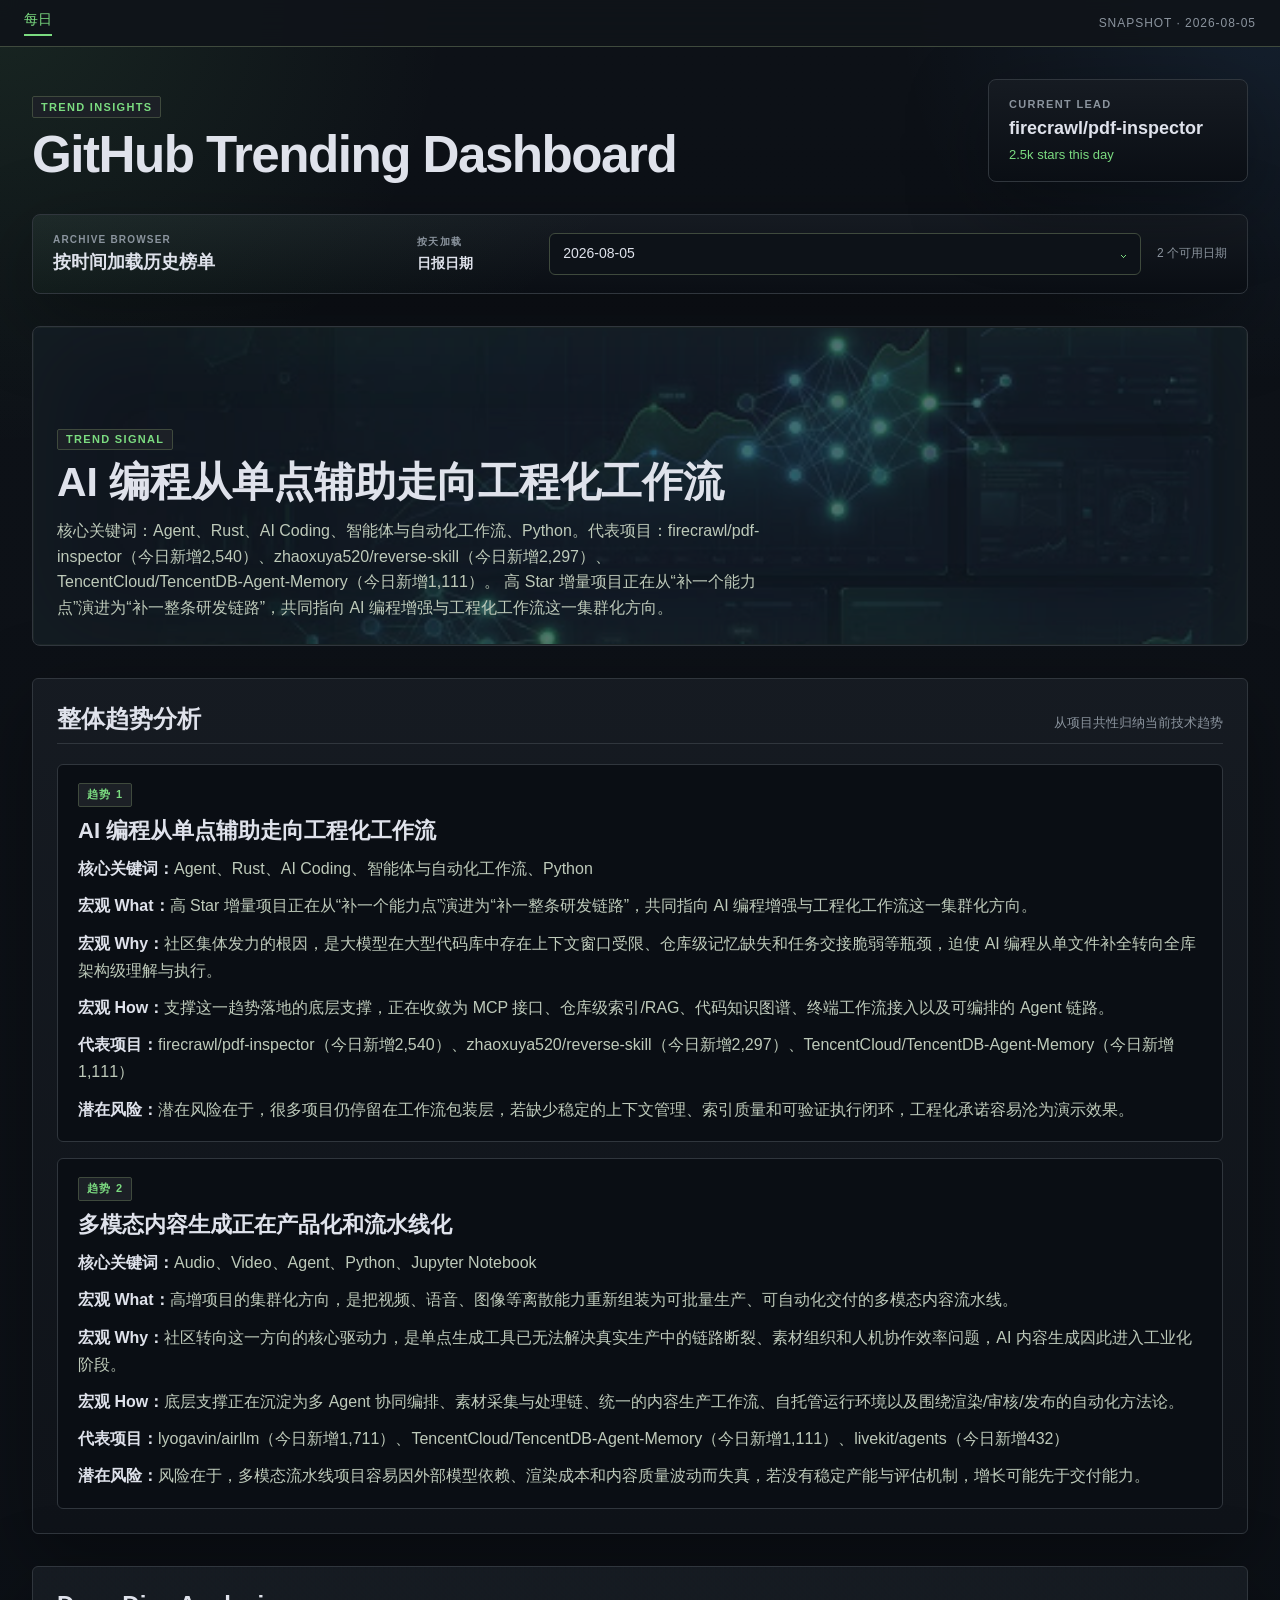
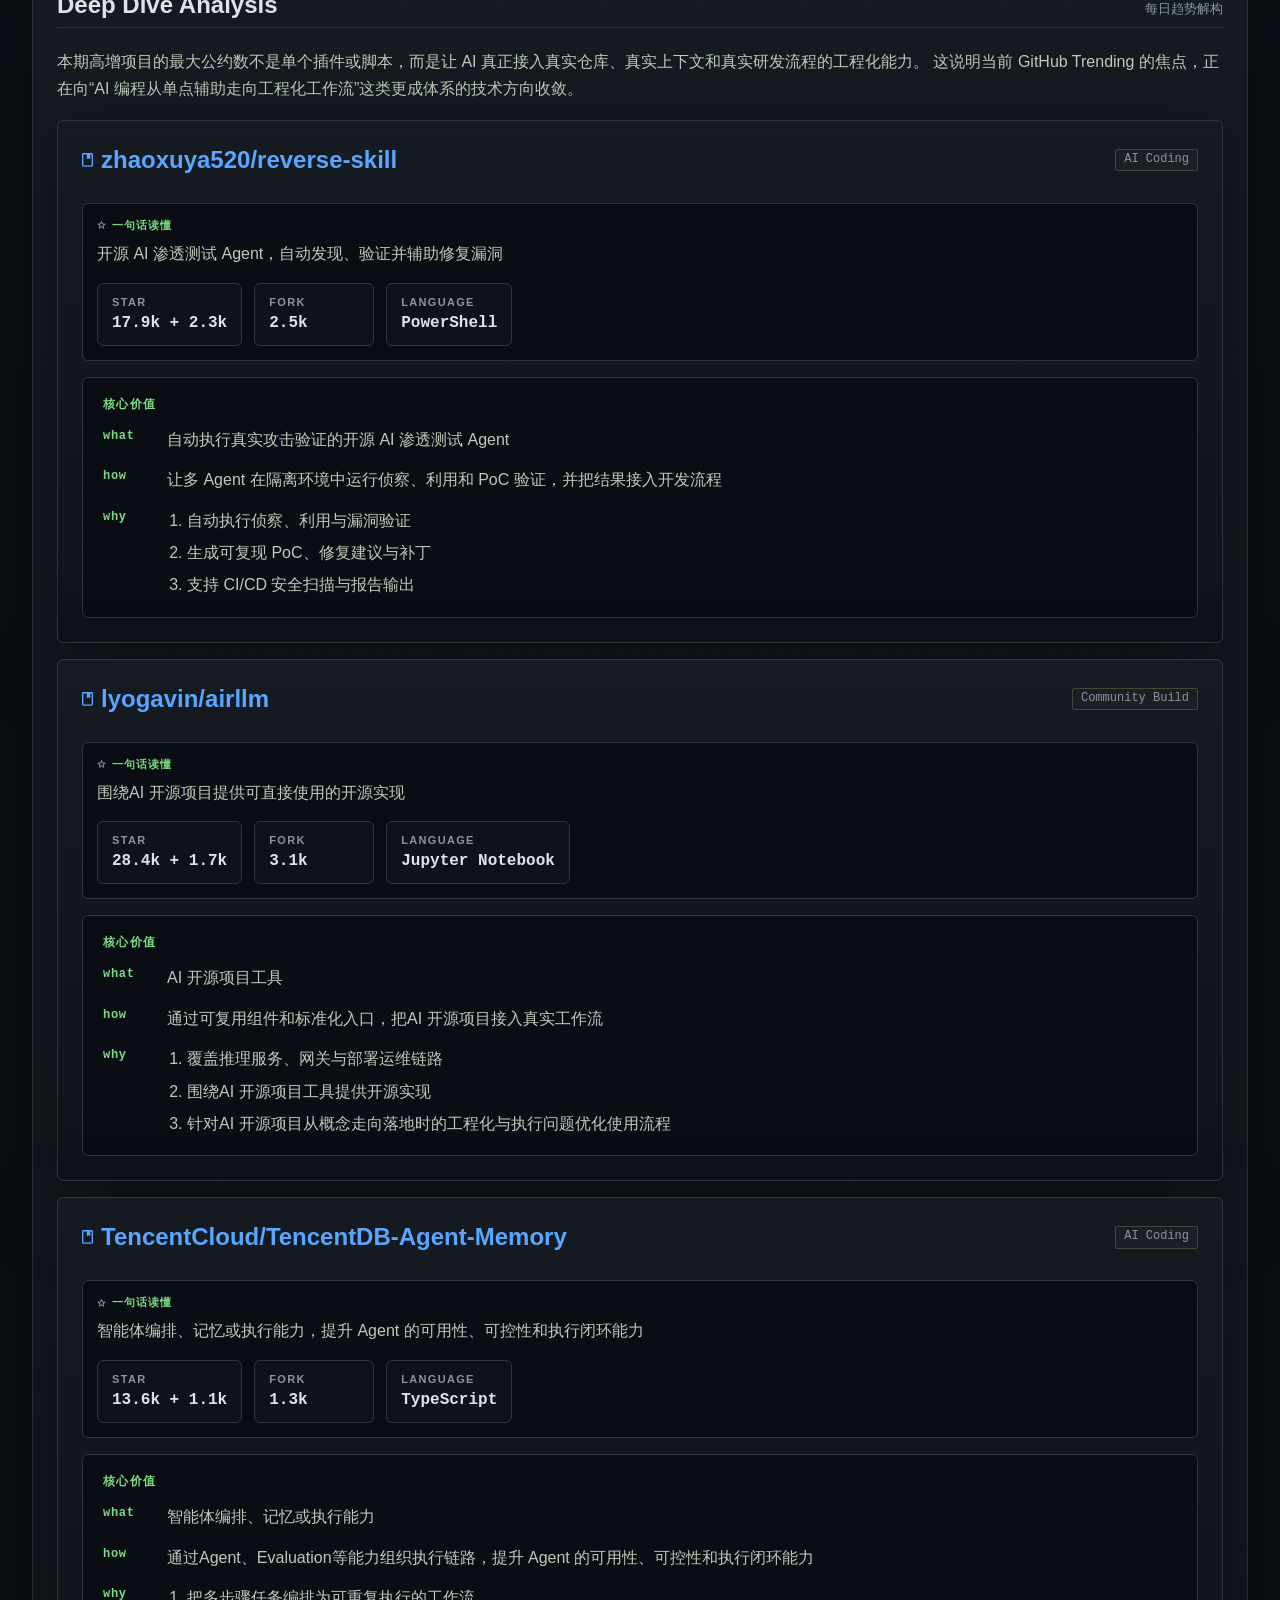
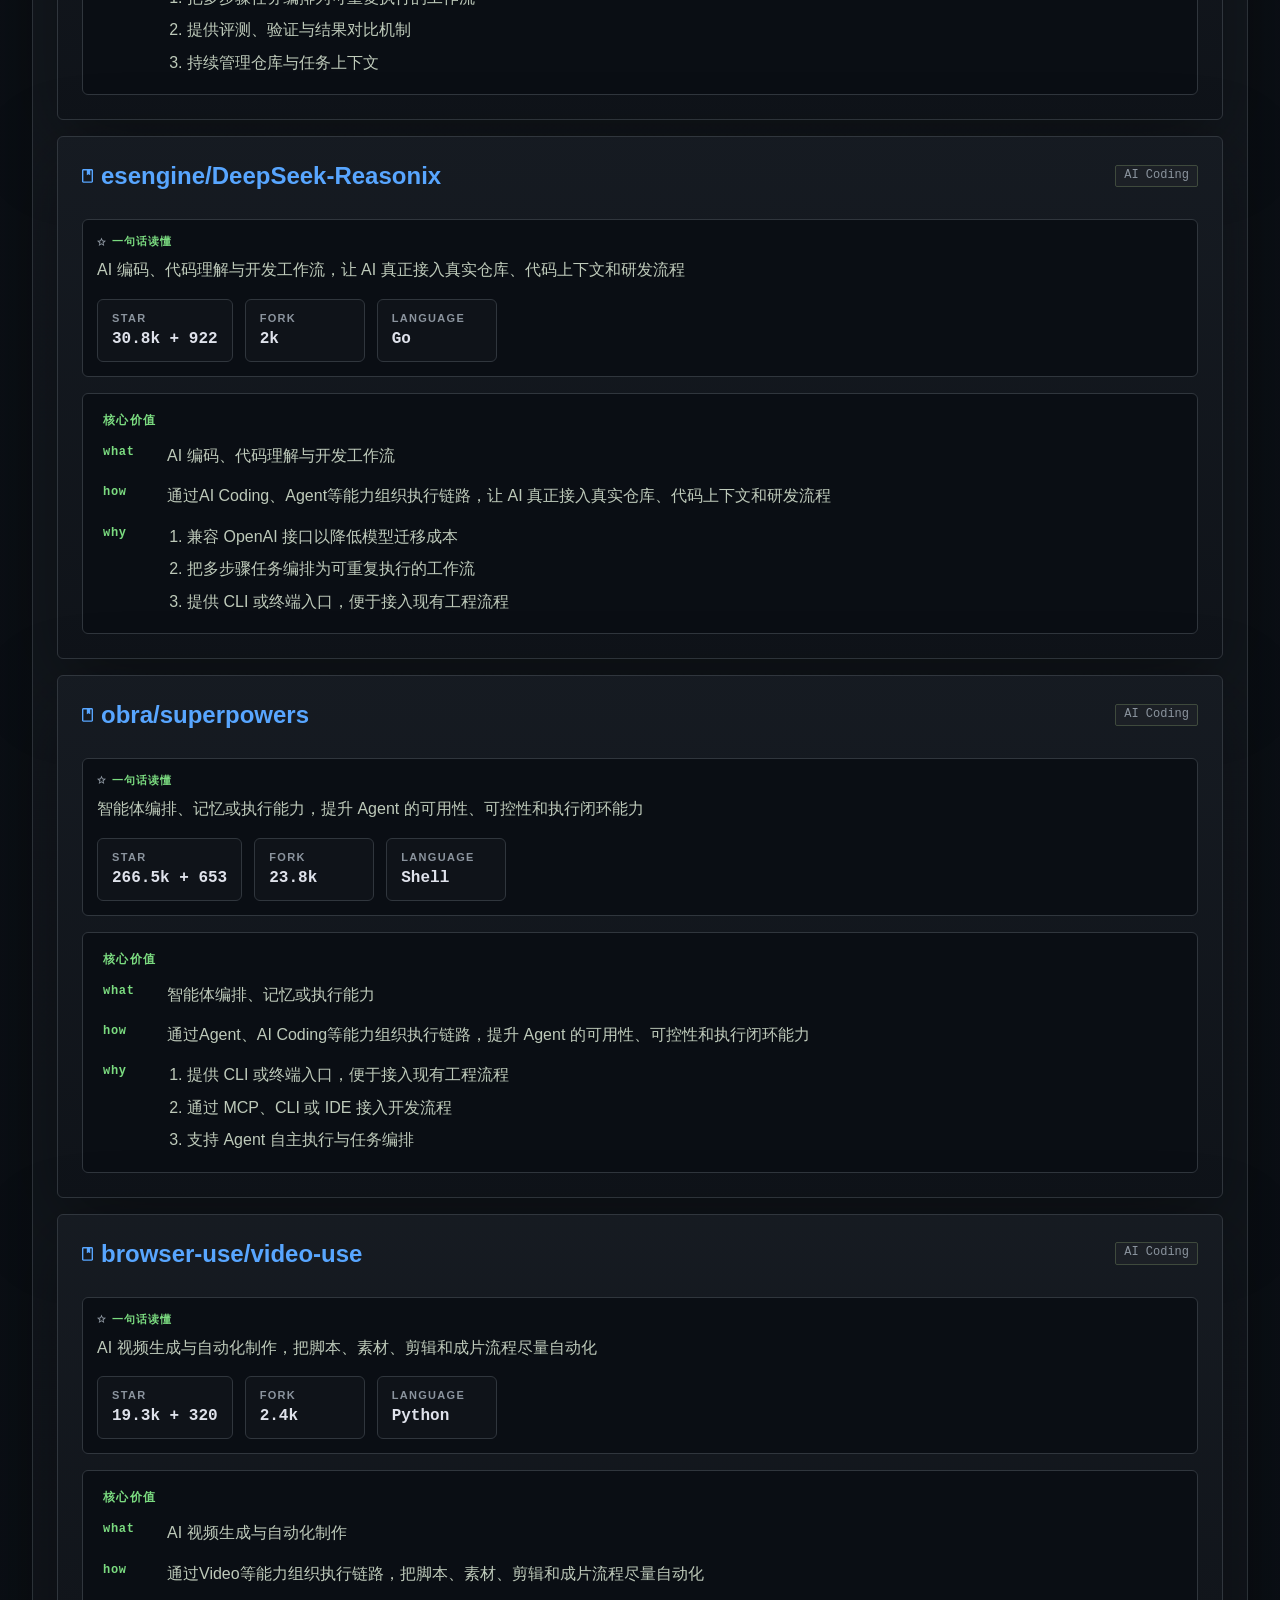
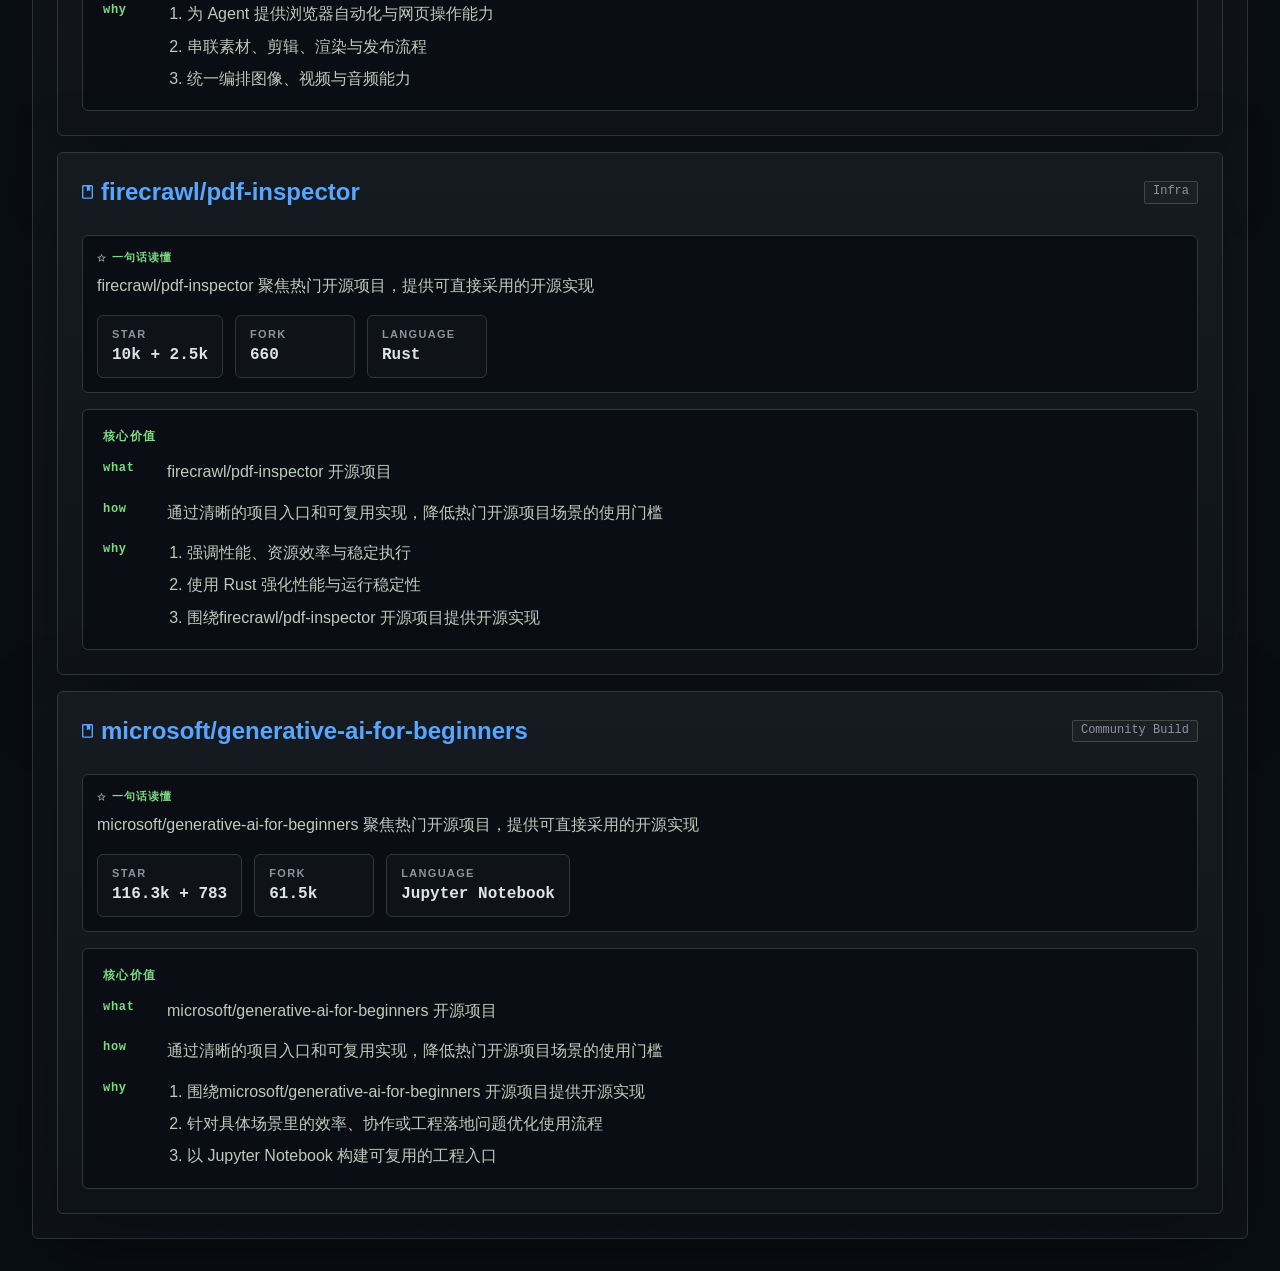
==== commit f9714c46: "daily: 2026-08-05 GitHub Trending analysis report Co-authored-by: multica-agent <github@multica.ai>" ====
--- a/reports/github-trending/dashboard/index.html
+++ b/reports/github-trending/dashboard/index.html
@@ -16,12 +16,8 @@
           每日
         </button>
 
-        <button class="nav-link" type="button" data-period-tab="weekly">
-          每周
-        </button>
-
         </nav>
-        <span class="generated-at" data-generated-at>Snapshot · 2026-08-03</span>
+        <span class="generated-at" data-generated-at>Snapshot · 2026-08-05</span>
       </div>
     </header>
 
@@ -33,8 +29,8 @@
         </div>
         <div class="headline-callout">
           <span class="callout-label">Current Lead</span>
-          <strong data-current-lead>microsoft/AI-For-Beginners</strong>
-          <span data-current-growth>2.6k stars this day</span>
+          <strong data-current-lead>firecrawl/pdf-inspector</strong>
+          <span data-current-growth>2.5k stars this day</span>
         </div>
       </section>
 
@@ -54,43 +50,13 @@
             <span class="sr-only">选择日报日期</span>
             <select data-date-select="daily" aria-label="选择日报日期">
 
-                    <option value="./history/2026-08-03.html?period=daily" selected>2026-08-03</option>
-
-                    <option value="./history/2026-08-02.html?period=daily">2026-08-02</option>
-
-                    <option value="./history/2026-08-01.html?period=daily">2026-08-01</option>
-
-                    <option value="./history/2026-07-31.html?period=daily">2026-07-31</option>
-
-                    <option value="./history/2026-07-30.html?period=daily">2026-07-30</option>
-
-                    <option value="./history/2026-07-29.html?period=daily">2026-07-29</option>
-
-                    <option value="./history/2026-07-28.html?period=daily">2026-07-28</option>
-
-                    <option value="./history/2026-07-27.html?period=daily">2026-07-27</option>
+                    <option value="./history/2026-08-05.html?period=daily" selected>2026-08-05</option>
+
+                    <option value="./history/2026-08-04.html?period=daily">2026-08-04</option>
 
             </select>
           </label>
-          <span class="archive-count">8 个可用日期</span>
-        </div>
-
-        <div class="date-control" data-date-control="weekly">
-          <div class="date-control-copy">
-            <span>按周加载</span>
-            <strong>周报周期</strong>
-          </div>
-          <label class="date-select-wrap">
-            <span class="sr-only">选择周报周期</span>
-            <select data-date-select="weekly" aria-label="选择周报周期">
-
-                    <option value="./history/2026-08-03.html?period=weekly" selected>2026 年第 32 周 · 08/03–08/09</option>
-
-                    <option value="./history/2026-07-27.html?period=weekly">2026 年第 31 周 · 07/27–08/02</option>
-
-            </select>
-          </label>
-          <span class="archive-count">2 个可用周次</span>
+          <span class="archive-count">2 个可用日期</span>
         </div>
 
         </div>
@@ -100,9 +66,9 @@
     <section
       class="period-panel is-active"
       data-period-panel="daily"
-      data-lead-name="microsoft/AI-For-Beginners"
-      data-lead-growth="2.6k stars this day"
-      data-snapshot-date="2026-08-03"
+      data-lead-name="firecrawl/pdf-inspector"
+      data-lead-growth="2.5k stars this day"
+      data-snapshot-date="2026-08-05"
     >
       <div class="hero-card">
         <div class="hero-visual">
@@ -110,8 +76,8 @@
         </div>
         <div class="hero-copy">
           <span class="eyebrow">TREND SIGNAL</span>
-          <h2>智能体开始补齐执行闭环、记忆与工具编排</h2>
-          <p>核心关键词：Agent、Evaluation、智能体与自动化工作流、TypeScript、AI Coding。代表项目：zhaoxuya520/reverse-skill（今日新增1,141）、Panniantong/Agent-Reach（今日新增659）、TencentCloud/TencentDB-Agent-Memory（今日新增602）。 多个高增项目的共同演进方向，是让 Agent 从单轮交互接口升级为可持续运行、可调度、可接入外部工具链的全链路系统。</p>
+          <h2>AI 编程从单点辅助走向工程化工作流</h2>
+          <p>核心关键词：Agent、Rust、AI Coding、智能体与自动化工作流、Python。代表项目：firecrawl/pdf-inspector（今日新增2,540）、zhaoxuya520/reverse-skill（今日新增2,297）、TencentCloud/TencentDB-Agent-Memory（今日新增1,111）。 高 Star 增量项目正在从“补一个能力点”演进为“补一整条研发链路”，共同指向 AI 编程增强与工程化工作流这一集群化方向。</p>
         </div>
       </div>
 
@@ -125,24 +91,24 @@
 
                 <article class="trend-card">
                   <span class="trend-index">趋势 1</span>
-                  <h4>智能体开始补齐执行闭环、记忆与工具编排</h4>
-                  <p><strong>核心关键词：</strong>Agent、Evaluation、智能体与自动化工作流、TypeScript、AI Coding</p>
-                  <p><strong>宏观 What：</strong>多个高增项目的共同演进方向，是让 Agent 从单轮交互接口升级为可持续运行、可调度、可接入外部工具链的全链路系统。</p>
-                  <p><strong>宏观 Why：</strong>其背后的范式转移是，单轮问答式 Agent 已无法覆盖真实业务中的长链路任务，行业开始追求具备稳定执行、自主性和可复用流水线的智能体基础能力。</p>
-                  <p><strong>宏观 How：</strong>支撑这一趋势的通用方法论包括多 Agent 协同架构、工具调用协议、任务编排器、长期记忆层以及浏览器/终端等执行接口的标准化接入。</p>
-                  <p><strong>代表项目：</strong>zhaoxuya520/reverse-skill（今日新增1,141）、Panniantong/Agent-Reach（今日新增659）、TencentCloud/TencentDB-Agent-Memory（今日新增602）</p>
-                  <p><strong>潜在风险：</strong>潜在风险在于，Agent 工业化很容易堆叠复杂度；如果缺少评测、权限控制和故障回滚机制，系统会在真实环境中暴露稳定性与安全性问题。</p>
+                  <h4>AI 编程从单点辅助走向工程化工作流</h4>
+                  <p><strong>核心关键词：</strong>Agent、Rust、AI Coding、智能体与自动化工作流、Python</p>
+                  <p><strong>宏观 What：</strong>高 Star 增量项目正在从“补一个能力点”演进为“补一整条研发链路”，共同指向 AI 编程增强与工程化工作流这一集群化方向。</p>
+                  <p><strong>宏观 Why：</strong>社区集体发力的根因，是大模型在大型代码库中存在上下文窗口受限、仓库级记忆缺失和任务交接脆弱等瓶颈，迫使 AI 编程从单文件补全转向全库架构级理解与执行。</p>
+                  <p><strong>宏观 How：</strong>支撑这一趋势落地的底层支撑，正在收敛为 MCP 接口、仓库级索引/RAG、代码知识图谱、终端工作流接入以及可编排的 Agent 链路。</p>
+                  <p><strong>代表项目：</strong>firecrawl/pdf-inspector（今日新增2,540）、zhaoxuya520/reverse-skill（今日新增2,297）、TencentCloud/TencentDB-Agent-Memory（今日新增1,111）</p>
+                  <p><strong>潜在风险：</strong>潜在风险在于，很多项目仍停留在工作流包装层，若缺少稳定的上下文管理、索引质量和可验证执行闭环，工程化承诺容易沦为演示效果。</p>
                 </article>
 
                 <article class="trend-card">
                   <span class="trend-index">趋势 2</span>
-                  <h4>模型接入与推理基础设施继续平台化</h4>
-                  <p><strong>核心关键词：</strong>RAG、Agent、Jupyter Notebook、安全、PowerShell</p>
-                  <p><strong>宏观 What：</strong>孤立的模型调用工具正在聚合成统一的模型平台化方向，重点从“接哪个模型”转向“如何稳定、低成本、可控地接入和运行模型”。</p>
-                  <p><strong>宏观 Why：</strong>社区共同发力的根因，是多模型时代带来的接口碎片化、推理成本攀升和部署复杂度失控，推动行业从模型试用走向平台整合与成本优化。</p>
-                  <p><strong>宏观 How：</strong>支撑该趋势的基础设施包括 OpenAI-compatible 协议、模型路由层、推理网关、自托管部署栈、缓存与检索增强，以及围绕吞吐与成本的运维工程体系。</p>
-                  <p><strong>代表项目：</strong>microsoft/AI-For-Beginners（今日新增2,629）、zhaoxuya520/reverse-skill（今日新增1,141）、lyogavin/airllm（今日新增819）</p>
-                  <p><strong>潜在风险：</strong>潜在风险在于，平台化项目容易陷入协议兼容与功能堆叠，但若缺乏足够的性能、观测性和成本控制优势，很难形成真正护城河。</p>
+                  <h4>多模态内容生成正在产品化和流水线化</h4>
+                  <p><strong>核心关键词：</strong>Audio、Video、Agent、Python、Jupyter Notebook</p>
+                  <p><strong>宏观 What：</strong>高增项目的集群化方向，是把视频、语音、图像等离散能力重新组装为可批量生产、可自动化交付的多模态内容流水线。</p>
+                  <p><strong>宏观 Why：</strong>社区转向这一方向的核心驱动力，是单点生成工具已无法解决真实生产中的链路断裂、素材组织和人机协作效率问题，AI 内容生成因此进入工业化阶段。</p>
+                  <p><strong>宏观 How：</strong>底层支撑正在沉淀为多 Agent 协同编排、素材采集与处理链、统一的内容生产工作流、自托管运行环境以及围绕渲染/审核/发布的自动化方法论。</p>
+                  <p><strong>代表项目：</strong>lyogavin/airllm（今日新增1,711）、TencentCloud/TencentDB-Agent-Memory（今日新增1,111）、livekit/agents（今日新增432）</p>
+                  <p><strong>潜在风险：</strong>风险在于，多模态流水线项目容易因外部模型依赖、渲染成本和内容质量波动而失真，若没有稳定产能与评估机制，增长可能先于交付能力。</p>
                 </article>
 
         </div>
@@ -154,534 +120,6 @@
           <h3>Deep Dive Analysis</h3>
           <span>每日趋势解构</span>
         </div>
-        <p class="trend-overview">社区正在把智能体从聊天式能力模块，推向具备执行闭环、工具调用、记忆和多阶段编排的工业化系统。 这说明当前 GitHub Trending 的焦点，正在向“智能体开始补齐执行闭环、记忆与工具编排”这类更成体系的技术方向收敛。</p>
-        <div class="deep-list">
-
-        <article class="deep-card">
-          <div class="card-heading">
-            <div class="title-wrap">
-              <img src="./assets/repo-icon.svg" alt="" aria-hidden="true" class="icon icon-repo">
-              <h3><a href="https://github.com/microsoft/AI-For-Beginners" target="_blank" rel="noreferrer">microsoft/AI-For-Beginners</a></h3>
-            </div>
-            <span class="chip">Community Build</span>
-          </div>
-          <div class="insight-panel">
-            <div class="insight-title">
-              <img src="./assets/spark-icon.svg" alt="" aria-hidden="true" class="icon icon-spark">
-              <span>一句话读懂</span>
-            </div>
-            <p>围绕AI 开源项目提供可直接使用的开源实现</p>
-            <div class="meta-row">
-
-              <div class="meta-pill">
-                <span class="meta-label">Star</span>
-                <strong class="meta-value">59k + 2.6k</strong>
-              </div>
-
-              <div class="meta-pill">
-                <span class="meta-label">Fork</span>
-                <strong class="meta-value">11.6k</strong>
-              </div>
-
-              <div class="meta-pill">
-                <span class="meta-label">Language</span>
-                <strong class="meta-value">Jupyter Notebook</strong>
-              </div>
-
-            </div>
-          </div>
-          <div class="core-value-panel">
-            <span class="core-value-label">核心价值</span>
-            <ul class="core-value-list">
-
-              <li class="core-value-item">
-                <strong class="core-value-key">what</strong>
-                <span>AI 开源项目工具</span>
-              </li>
-
-              <li class="core-value-item">
-                <strong class="core-value-key">how</strong>
-                <span>通过可复用组件和标准化入口，把AI 开源项目接入真实工作流</span>
-              </li>
-
-              <li class="core-value-item">
-                <strong class="core-value-key">why</strong>
-                <ol class="highlight-list">
-                  <li>围绕AI 开源项目工具提供开源实现</li><li>针对AI 开源项目从概念走向落地时的工程化与执行问题优化使用流程</li><li>以 Jupyter Notebook 构建可复用的工程入口</li>
-                </ol>
-              </li>
-
-            </ul>
-          </div>
-        </article>
-
-        <article class="deep-card">
-          <div class="card-heading">
-            <div class="title-wrap">
-              <img src="./assets/repo-icon.svg" alt="" aria-hidden="true" class="icon icon-repo">
-              <h3><a href="https://github.com/zhaoxuya520/reverse-skill" target="_blank" rel="noreferrer">zhaoxuya520/reverse-skill</a></h3>
-            </div>
-            <span class="chip">AI Coding</span>
-          </div>
-          <div class="insight-panel">
-            <div class="insight-title">
-              <img src="./assets/spark-icon.svg" alt="" aria-hidden="true" class="icon icon-spark">
-              <span>一句话读懂</span>
-            </div>
-            <p>开源 AI 渗透测试 Agent，自动发现、验证并辅助修复漏洞</p>
-            <div class="meta-row">
-
-              <div class="meta-pill">
-                <span class="meta-label">Star</span>
-                <strong class="meta-value">13.5k + 1.1k</strong>
-              </div>
-
-              <div class="meta-pill">
-                <span class="meta-label">Fork</span>
-                <strong class="meta-value">2k</strong>
-              </div>
-
-              <div class="meta-pill">
-                <span class="meta-label">Language</span>
-                <strong class="meta-value">PowerShell</strong>
-              </div>
-
-            </div>
-          </div>
-          <div class="core-value-panel">
-            <span class="core-value-label">核心价值</span>
-            <ul class="core-value-list">
-
-              <li class="core-value-item">
-                <strong class="core-value-key">what</strong>
-                <span>自动执行真实攻击验证的开源 AI 渗透测试 Agent</span>
-              </li>
-
-              <li class="core-value-item">
-                <strong class="core-value-key">how</strong>
-                <span>让多 Agent 在隔离环境中运行侦察、利用和 PoC 验证，并把结果接入开发流程</span>
-              </li>
-
-              <li class="core-value-item">
-                <strong class="core-value-key">why</strong>
-                <ol class="highlight-list">
-                  <li>自动执行侦察、利用与漏洞验证</li><li>生成可复现 PoC、修复建议与补丁</li><li>支持 CI/CD 安全扫描与报告输出</li>
-                </ol>
-              </li>
-
-            </ul>
-          </div>
-        </article>
-
-        <article class="deep-card">
-          <div class="card-heading">
-            <div class="title-wrap">
-              <img src="./assets/repo-icon.svg" alt="" aria-hidden="true" class="icon icon-repo">
-              <h3><a href="https://github.com/lyogavin/airllm" target="_blank" rel="noreferrer">lyogavin/airllm</a></h3>
-            </div>
-            <span class="chip">Community Build</span>
-          </div>
-          <div class="insight-panel">
-            <div class="insight-title">
-              <img src="./assets/spark-icon.svg" alt="" aria-hidden="true" class="icon icon-spark">
-              <span>一句话读懂</span>
-            </div>
-            <p>围绕AI 开源项目提供可直接使用的开源实现</p>
-            <div class="meta-row">
-
-              <div class="meta-pill">
-                <span class="meta-label">Star</span>
-                <strong class="meta-value">25.7k + 819</strong>
-              </div>
-
-              <div class="meta-pill">
-                <span class="meta-label">Fork</span>
-                <strong class="meta-value">2.9k</strong>
-              </div>
-
-              <div class="meta-pill">
-                <span class="meta-label">Language</span>
-                <strong class="meta-value">Jupyter Notebook</strong>
-              </div>
-
-            </div>
-          </div>
-          <div class="core-value-panel">
-            <span class="core-value-label">核心价值</span>
-            <ul class="core-value-list">
-
-              <li class="core-value-item">
-                <strong class="core-value-key">what</strong>
-                <span>AI 开源项目工具</span>
-              </li>
-
-              <li class="core-value-item">
-                <strong class="core-value-key">how</strong>
-                <span>通过可复用组件和标准化入口，把AI 开源项目接入真实工作流</span>
-              </li>
-
-              <li class="core-value-item">
-                <strong class="core-value-key">why</strong>
-                <ol class="highlight-list">
-                  <li>覆盖推理服务、网关与部署运维链路</li><li>提供模型路由、网关与推理服务能力</li><li>围绕AI 开源项目工具提供开源实现</li>
-                </ol>
-              </li>
-
-            </ul>
-          </div>
-        </article>
-
-        <article class="deep-card">
-          <div class="card-heading">
-            <div class="title-wrap">
-              <img src="./assets/repo-icon.svg" alt="" aria-hidden="true" class="icon icon-repo">
-              <h3><a href="https://github.com/TencentCloud/TencentDB-Agent-Memory" target="_blank" rel="noreferrer">TencentCloud/TencentDB-Agent-Memory</a></h3>
-            </div>
-            <span class="chip">AI Coding</span>
-          </div>
-          <div class="insight-panel">
-            <div class="insight-title">
-              <img src="./assets/spark-icon.svg" alt="" aria-hidden="true" class="icon icon-spark">
-              <span>一句话读懂</span>
-            </div>
-            <p>智能体编排、记忆或执行能力，提升 Agent 的可用性、可控性和执行闭环能力</p>
-            <div class="meta-row">
-
-              <div class="meta-pill">
-                <span class="meta-label">Star</span>
-                <strong class="meta-value">11k + 602</strong>
-              </div>
-
-              <div class="meta-pill">
-                <span class="meta-label">Fork</span>
-                <strong class="meta-value">1.1k</strong>
-              </div>
-
-              <div class="meta-pill">
-                <span class="meta-label">Language</span>
-                <strong class="meta-value">TypeScript</strong>
-              </div>
-
-            </div>
-          </div>
-          <div class="core-value-panel">
-            <span class="core-value-label">核心价值</span>
-            <ul class="core-value-list">
-
-              <li class="core-value-item">
-                <strong class="core-value-key">what</strong>
-                <span>智能体编排、记忆或执行能力</span>
-              </li>
-
-              <li class="core-value-item">
-                <strong class="core-value-key">how</strong>
-                <span>通过Agent、Evaluation等能力组织执行链路，提升 Agent 的可用性、可控性和执行闭环能力</span>
-              </li>
-
-              <li class="core-value-item">
-                <strong class="core-value-key">why</strong>
-                <ol class="highlight-list">
-                  <li>把多步骤任务编排为可重复执行的工作流</li><li>提供评测、验证与结果对比机制</li><li>沉淀可复用的长期记忆与上下文</li>
-                </ol>
-              </li>
-
-            </ul>
-          </div>
-        </article>
-
-        <article class="deep-card">
-          <div class="card-heading">
-            <div class="title-wrap">
-              <img src="./assets/repo-icon.svg" alt="" aria-hidden="true" class="icon icon-repo">
-              <h3><a href="https://github.com/esengine/DeepSeek-Reasonix" target="_blank" rel="noreferrer">esengine/DeepSeek-Reasonix</a></h3>
-            </div>
-            <span class="chip">AI Coding</span>
-          </div>
-          <div class="insight-panel">
-            <div class="insight-title">
-              <img src="./assets/spark-icon.svg" alt="" aria-hidden="true" class="icon icon-spark">
-              <span>一句话读懂</span>
-            </div>
-            <p>AI 编码、代码理解与开发工作流，让 AI 真正接入真实仓库、代码上下文和研发流程</p>
-            <div class="meta-row">
-
-              <div class="meta-pill">
-                <span class="meta-label">Star</span>
-                <strong class="meta-value">29.1k + 333</strong>
-              </div>
-
-              <div class="meta-pill">
-                <span class="meta-label">Fork</span>
-                <strong class="meta-value">1.9k</strong>
-              </div>
-
-              <div class="meta-pill">
-                <span class="meta-label">Language</span>
-                <strong class="meta-value">Go</strong>
-              </div>
-
-            </div>
-          </div>
-          <div class="core-value-panel">
-            <span class="core-value-label">核心价值</span>
-            <ul class="core-value-list">
-
-              <li class="core-value-item">
-                <strong class="core-value-key">what</strong>
-                <span>AI 编码、代码理解与开发工作流</span>
-              </li>
-
-              <li class="core-value-item">
-                <strong class="core-value-key">how</strong>
-                <span>通过AI Coding、Agent等能力组织执行链路，让 AI 真正接入真实仓库、代码上下文和研发流程</span>
-              </li>
-
-              <li class="core-value-item">
-                <strong class="core-value-key">why</strong>
-                <ol class="highlight-list">
-                  <li>兼容 OpenAI 接口以降低模型迁移成本</li><li>把多步骤任务编排为可重复执行的工作流</li><li>提供 CLI 或终端入口，便于接入现有工程流程</li>
-                </ol>
-              </li>
-
-            </ul>
-          </div>
-        </article>
-
-        <article class="deep-card">
-          <div class="card-heading">
-            <div class="title-wrap">
-              <img src="./assets/repo-icon.svg" alt="" aria-hidden="true" class="icon icon-repo">
-              <h3><a href="https://github.com/different-ai/openwork" target="_blank" rel="noreferrer">different-ai/openwork</a></h3>
-            </div>
-            <span class="chip">AI Coding</span>
-          </div>
-          <div class="insight-panel">
-            <div class="insight-title">
-              <img src="./assets/spark-icon.svg" alt="" aria-hidden="true" class="icon icon-spark">
-              <span>一句话读懂</span>
-            </div>
-            <p>围绕AI 智能体及其辅助工作提供可直接使用的开源实现</p>
-            <div class="meta-row">
-
-              <div class="meta-pill">
-                <span class="meta-label">Star</span>
-                <strong class="meta-value">20.3k + 280</strong>
-              </div>
-
-              <div class="meta-pill">
-                <span class="meta-label">Fork</span>
-                <strong class="meta-value">2.1k</strong>
-              </div>
-
-              <div class="meta-pill">
-                <span class="meta-label">Language</span>
-                <strong class="meta-value">TypeScript</strong>
-              </div>
-
-            </div>
-          </div>
-          <div class="core-value-panel">
-            <span class="core-value-label">核心价值</span>
-            <ul class="core-value-list">
-
-              <li class="core-value-item">
-                <strong class="core-value-key">what</strong>
-                <span>AI 智能体及其辅助工作工具</span>
-              </li>
-
-              <li class="core-value-item">
-                <strong class="core-value-key">how</strong>
-                <span>通过可复用组件和标准化入口，把AI 智能体及其辅助工作接入真实工作流</span>
-              </li>
-
-              <li class="core-value-item">
-                <strong class="core-value-key">why</strong>
-                <ol class="highlight-list">
-                  <li>把多步骤任务编排为可重复执行的工作流</li><li>通过工具调用连接外部系统与执行环境</li><li>支持 Agent 自主执行与任务编排</li>
-                </ol>
-              </li>
-
-            </ul>
-          </div>
-        </article>
-
-        <article class="deep-card">
-          <div class="card-heading">
-            <div class="title-wrap">
-              <img src="./assets/repo-icon.svg" alt="" aria-hidden="true" class="icon icon-repo">
-              <h3><a href="https://github.com/codecrafters-io/build-your-own-x" target="_blank" rel="noreferrer">codecrafters-io/build-your-own-x</a></h3>
-            </div>
-            <span class="chip">AI Coding</span>
-          </div>
-          <div class="insight-panel">
-            <div class="insight-title">
-              <img src="./assets/spark-icon.svg" alt="" aria-hidden="true" class="icon icon-spark">
-              <span>一句话读懂</span>
-            </div>
-            <p>codecrafters-io/build-your-own-x 聚焦热门开源项目，提供可直接采用的开源实现</p>
-            <div class="meta-row">
-
-              <div class="meta-pill">
-                <span class="meta-label">Star</span>
-                <strong class="meta-value">534.9k + 674</strong>
-              </div>
-
-              <div class="meta-pill">
-                <span class="meta-label">Fork</span>
-                <strong class="meta-value">50.6k</strong>
-              </div>
-
-              <div class="meta-pill">
-                <span class="meta-label">Language</span>
-                <strong class="meta-value">Markdown</strong>
-              </div>
-
-            </div>
-          </div>
-          <div class="core-value-panel">
-            <span class="core-value-label">核心价值</span>
-            <ul class="core-value-list">
-
-              <li class="core-value-item">
-                <strong class="core-value-key">what</strong>
-                <span>codecrafters-io/build-your-own-x 开源项目</span>
-              </li>
-
-              <li class="core-value-item">
-                <strong class="core-value-key">how</strong>
-                <span>通过清晰的项目入口和可复用实现，降低热门开源项目场景的使用门槛</span>
-              </li>
-
-              <li class="core-value-item">
-                <strong class="core-value-key">why</strong>
-                <ol class="highlight-list">
-                  <li>提供 CLI 或终端入口，便于接入现有工程流程</li><li>围绕codecrafters-io/build-your-own-x 开源项目提供开源实现</li><li>针对具体场景里的效率、协作或工程落地问题优化使用流程</li>
-                </ol>
-              </li>
-
-            </ul>
-          </div>
-        </article>
-
-        <article class="deep-card">
-          <div class="card-heading">
-            <div class="title-wrap">
-              <img src="./assets/repo-icon.svg" alt="" aria-hidden="true" class="icon icon-repo">
-              <h3><a href="https://github.com/Panniantong/Agent-Reach" target="_blank" rel="noreferrer">Panniantong/Agent-Reach</a></h3>
-            </div>
-            <span class="chip">Agent Systems</span>
-          </div>
-          <div class="insight-panel">
-            <div class="insight-title">
-              <img src="./assets/spark-icon.svg" alt="" aria-hidden="true" class="icon icon-spark">
-              <span>一句话读懂</span>
-            </div>
-            <p>智能体编排、记忆或执行能力，提升 Agent 的可用性、可控性和执行闭环能力</p>
-            <div class="meta-row">
-
-              <div class="meta-pill">
-                <span class="meta-label">Star</span>
-                <strong class="meta-value">64.7k + 659</strong>
-              </div>
-
-              <div class="meta-pill">
-                <span class="meta-label">Fork</span>
-                <strong class="meta-value">5.3k</strong>
-              </div>
-
-              <div class="meta-pill">
-                <span class="meta-label">Language</span>
-                <strong class="meta-value">Python</strong>
-              </div>
-
-            </div>
-          </div>
-          <div class="core-value-panel">
-            <span class="core-value-label">核心价值</span>
-            <ul class="core-value-list">
-
-              <li class="core-value-item">
-                <strong class="core-value-key">what</strong>
-                <span>智能体编排、记忆或执行能力</span>
-              </li>
-
-              <li class="core-value-item">
-                <strong class="core-value-key">how</strong>
-                <span>通过Agent等能力组织执行链路，提升 Agent 的可用性、可控性和执行闭环能力</span>
-              </li>
-
-              <li class="core-value-item">
-                <strong class="core-value-key">why</strong>
-                <ol class="highlight-list">
-                  <li>提供 CLI 或终端入口，便于接入现有工程流程</li><li>支持 Agent 自主执行与任务编排</li><li>围绕智能体编排、记忆或执行能力提供开源实现</li>
-                </ol>
-              </li>
-
-            </ul>
-          </div>
-        </article>
-
-        </div>
-      </section>
-    </section>
-
-    <section
-      class="period-panel"
-      data-period-panel="weekly"
-      data-lead-name="bojieli/ai-agent-book"
-      data-lead-growth="9.3k stars this week"
-      data-snapshot-date="2026-08-03"
-    >
-      <div class="hero-card">
-        <div class="hero-visual">
-          <img src="./assets/hero-background-281466.png" alt="" aria-hidden="true">
-        </div>
-        <div class="hero-copy">
-          <span class="eyebrow">TREND SIGNAL</span>
-          <h2>AI 编程从单点辅助走向工程化工作流</h2>
-          <p>核心关键词：Agent、Rust、MCP、AI Coding、Infra。代表项目：bojieli/ai-agent-book（本周新增9,298）、block/buzz（本周新增8,217）、diegosouzapw/OmniRoute（本周新增7,141）。 高 Star 增量项目正在从“补一个能力点”演进为“补一整条研发链路”，共同指向 AI 编程增强与工程化工作流这一集群化方向。</p>
-        </div>
-      </div>
-
-
-      <section class="trend-analysis panel">
-        <div class="section-head">
-          <h3>整体趋势分析</h3>
-          <span>从项目共性归纳当前技术趋势</span>
-        </div>
-        <div class="trend-list">
-
-                <article class="trend-card">
-                  <span class="trend-index">趋势 1</span>
-                  <h4>AI 编程从单点辅助走向工程化工作流</h4>
-                  <p><strong>核心关键词：</strong>Agent、Rust、MCP、AI Coding、Infra</p>
-                  <p><strong>宏观 What：</strong>高 Star 增量项目正在从“补一个能力点”演进为“补一整条研发链路”，共同指向 AI 编程增强与工程化工作流这一集群化方向。</p>
-                  <p><strong>宏观 Why：</strong>社区集体发力的根因，是大模型在大型代码库中存在上下文窗口受限、仓库级记忆缺失和任务交接脆弱等瓶颈，迫使 AI 编程从单文件补全转向全库架构级理解与执行。</p>
-                  <p><strong>宏观 How：</strong>支撑这一趋势落地的底层支撑，正在收敛为 MCP 接口、仓库级索引/RAG、代码知识图谱、终端工作流接入以及可编排的 Agent 链路。</p>
-                  <p><strong>代表项目：</strong>bojieli/ai-agent-book（本周新增9,298）、block/buzz（本周新增8,217）、diegosouzapw/OmniRoute（本周新增7,141）</p>
-                  <p><strong>潜在风险：</strong>潜在风险在于，很多项目仍停留在工作流包装层，若缺少稳定的上下文管理、索引质量和可验证执行闭环，工程化承诺容易沦为演示效果。</p>
-                </article>
-
-                <article class="trend-card">
-                  <span class="trend-index">趋势 2</span>
-                  <h4>模型接入与推理基础设施继续平台化</h4>
-                  <p><strong>核心关键词：</strong>Rust、Infra、Self-Hosted、TypeScript、Agent</p>
-                  <p><strong>宏观 What：</strong>孤立的模型调用工具正在聚合成统一的模型平台化方向，重点从“接哪个模型”转向“如何稳定、低成本、可控地接入和运行模型”。</p>
-                  <p><strong>宏观 Why：</strong>社区共同发力的根因，是多模型时代带来的接口碎片化、推理成本攀升和部署复杂度失控，推动行业从模型试用走向平台整合与成本优化。</p>
-                  <p><strong>宏观 How：</strong>支撑该趋势的基础设施包括 OpenAI-compatible 协议、模型路由层、推理网关、自托管部署栈、缓存与检索增强，以及围绕吞吐与成本的运维工程体系。</p>
-                  <p><strong>代表项目：</strong>bojieli/ai-agent-book（本周新增9,298）、block/buzz（本周新增8,217）、microsoft/AI-For-Beginners（本周新增5,601）</p>
-                  <p><strong>潜在风险：</strong>潜在风险在于，平台化项目容易陷入协议兼容与功能堆叠，但若缺乏足够的性能、观测性和成本控制优势，很难形成真正护城河。</p>
-                </article>
-
-        </div>
-      </section>
-
-
-      <section class="deep-dive-section panel">
-        <div class="section-head">
-          <h3>Deep Dive Analysis</h3>
-          <span>每周趋势解构</span>
-        </div>
         <p class="trend-overview">本期高增项目的最大公约数不是单个插件或脚本，而是让 AI 真正接入真实仓库、真实上下文和真实研发流程的工程化能力。 这说明当前 GitHub Trending 的焦点，正在向“AI 编程从单点辅助走向工程化工作流”这类更成体系的技术方向收敛。</p>
         <div class="deep-list">
 
@@ -689,26 +127,316 @@
           <div class="card-heading">
             <div class="title-wrap">
               <img src="./assets/repo-icon.svg" alt="" aria-hidden="true" class="icon icon-repo">
-              <h3><a href="https://github.com/bojieli/ai-agent-book" target="_blank" rel="noreferrer">bojieli/ai-agent-book</a></h3>
-            </div>
-            <span class="chip">Agent Systems</span>
-          </div>
-          <div class="insight-panel">
-            <div class="insight-title">
-              <img src="./assets/spark-icon.svg" alt="" aria-hidden="true" class="icon icon-spark">
-              <span>一句话读懂</span>
-            </div>
-            <p>从设计原理到工程落地系统讲解 AI Agent，并提供正文、PDF 与配套代码</p>
-            <div class="meta-row">
-
-              <div class="meta-pill">
-                <span class="meta-label">Star</span>
-                <strong class="meta-value">29.9k + 9.3k</strong>
-              </div>
-
-              <div class="meta-pill">
-                <span class="meta-label">Fork</span>
-                <strong class="meta-value">3.2k</strong>
+              <h3><a href="https://github.com/zhaoxuya520/reverse-skill" target="_blank" rel="noreferrer">zhaoxuya520/reverse-skill</a></h3>
+            </div>
+            <span class="chip">AI Coding</span>
+          </div>
+          <div class="insight-panel">
+            <div class="insight-title">
+              <img src="./assets/spark-icon.svg" alt="" aria-hidden="true" class="icon icon-spark">
+              <span>一句话读懂</span>
+            </div>
+            <p>开源 AI 渗透测试 Agent，自动发现、验证并辅助修复漏洞</p>
+            <div class="meta-row">
+
+              <div class="meta-pill">
+                <span class="meta-label">Star</span>
+                <strong class="meta-value">17.9k + 2.3k</strong>
+              </div>
+
+              <div class="meta-pill">
+                <span class="meta-label">Fork</span>
+                <strong class="meta-value">2.5k</strong>
+              </div>
+
+              <div class="meta-pill">
+                <span class="meta-label">Language</span>
+                <strong class="meta-value">PowerShell</strong>
+              </div>
+
+            </div>
+          </div>
+          <div class="core-value-panel">
+            <span class="core-value-label">核心价值</span>
+            <ul class="core-value-list">
+
+              <li class="core-value-item">
+                <strong class="core-value-key">what</strong>
+                <span>自动执行真实攻击验证的开源 AI 渗透测试 Agent</span>
+              </li>
+
+              <li class="core-value-item">
+                <strong class="core-value-key">how</strong>
+                <span>让多 Agent 在隔离环境中运行侦察、利用和 PoC 验证，并把结果接入开发流程</span>
+              </li>
+
+              <li class="core-value-item">
+                <strong class="core-value-key">why</strong>
+                <ol class="highlight-list">
+                  <li>自动执行侦察、利用与漏洞验证</li><li>生成可复现 PoC、修复建议与补丁</li><li>支持 CI/CD 安全扫描与报告输出</li>
+                </ol>
+              </li>
+
+            </ul>
+          </div>
+        </article>
+
+        <article class="deep-card">
+          <div class="card-heading">
+            <div class="title-wrap">
+              <img src="./assets/repo-icon.svg" alt="" aria-hidden="true" class="icon icon-repo">
+              <h3><a href="https://github.com/lyogavin/airllm" target="_blank" rel="noreferrer">lyogavin/airllm</a></h3>
+            </div>
+            <span class="chip">Community Build</span>
+          </div>
+          <div class="insight-panel">
+            <div class="insight-title">
+              <img src="./assets/spark-icon.svg" alt="" aria-hidden="true" class="icon icon-spark">
+              <span>一句话读懂</span>
+            </div>
+            <p>围绕AI 开源项目提供可直接使用的开源实现</p>
+            <div class="meta-row">
+
+              <div class="meta-pill">
+                <span class="meta-label">Star</span>
+                <strong class="meta-value">28.4k + 1.7k</strong>
+              </div>
+
+              <div class="meta-pill">
+                <span class="meta-label">Fork</span>
+                <strong class="meta-value">3.1k</strong>
+              </div>
+
+              <div class="meta-pill">
+                <span class="meta-label">Language</span>
+                <strong class="meta-value">Jupyter Notebook</strong>
+              </div>
+
+            </div>
+          </div>
+          <div class="core-value-panel">
+            <span class="core-value-label">核心价值</span>
+            <ul class="core-value-list">
+
+              <li class="core-value-item">
+                <strong class="core-value-key">what</strong>
+                <span>AI 开源项目工具</span>
+              </li>
+
+              <li class="core-value-item">
+                <strong class="core-value-key">how</strong>
+                <span>通过可复用组件和标准化入口，把AI 开源项目接入真实工作流</span>
+              </li>
+
+              <li class="core-value-item">
+                <strong class="core-value-key">why</strong>
+                <ol class="highlight-list">
+                  <li>覆盖推理服务、网关与部署运维链路</li><li>围绕AI 开源项目工具提供开源实现</li><li>针对AI 开源项目从概念走向落地时的工程化与执行问题优化使用流程</li>
+                </ol>
+              </li>
+
+            </ul>
+          </div>
+        </article>
+
+        <article class="deep-card">
+          <div class="card-heading">
+            <div class="title-wrap">
+              <img src="./assets/repo-icon.svg" alt="" aria-hidden="true" class="icon icon-repo">
+              <h3><a href="https://github.com/TencentCloud/TencentDB-Agent-Memory" target="_blank" rel="noreferrer">TencentCloud/TencentDB-Agent-Memory</a></h3>
+            </div>
+            <span class="chip">AI Coding</span>
+          </div>
+          <div class="insight-panel">
+            <div class="insight-title">
+              <img src="./assets/spark-icon.svg" alt="" aria-hidden="true" class="icon icon-spark">
+              <span>一句话读懂</span>
+            </div>
+            <p>智能体编排、记忆或执行能力，提升 Agent 的可用性、可控性和执行闭环能力</p>
+            <div class="meta-row">
+
+              <div class="meta-pill">
+                <span class="meta-label">Star</span>
+                <strong class="meta-value">13.6k + 1.1k</strong>
+              </div>
+
+              <div class="meta-pill">
+                <span class="meta-label">Fork</span>
+                <strong class="meta-value">1.3k</strong>
+              </div>
+
+              <div class="meta-pill">
+                <span class="meta-label">Language</span>
+                <strong class="meta-value">TypeScript</strong>
+              </div>
+
+            </div>
+          </div>
+          <div class="core-value-panel">
+            <span class="core-value-label">核心价值</span>
+            <ul class="core-value-list">
+
+              <li class="core-value-item">
+                <strong class="core-value-key">what</strong>
+                <span>智能体编排、记忆或执行能力</span>
+              </li>
+
+              <li class="core-value-item">
+                <strong class="core-value-key">how</strong>
+                <span>通过Agent、Evaluation等能力组织执行链路，提升 Agent 的可用性、可控性和执行闭环能力</span>
+              </li>
+
+              <li class="core-value-item">
+                <strong class="core-value-key">why</strong>
+                <ol class="highlight-list">
+                  <li>把多步骤任务编排为可重复执行的工作流</li><li>提供评测、验证与结果对比机制</li><li>持续管理仓库与任务上下文</li>
+                </ol>
+              </li>
+
+            </ul>
+          </div>
+        </article>
+
+        <article class="deep-card">
+          <div class="card-heading">
+            <div class="title-wrap">
+              <img src="./assets/repo-icon.svg" alt="" aria-hidden="true" class="icon icon-repo">
+              <h3><a href="https://github.com/esengine/DeepSeek-Reasonix" target="_blank" rel="noreferrer">esengine/DeepSeek-Reasonix</a></h3>
+            </div>
+            <span class="chip">AI Coding</span>
+          </div>
+          <div class="insight-panel">
+            <div class="insight-title">
+              <img src="./assets/spark-icon.svg" alt="" aria-hidden="true" class="icon icon-spark">
+              <span>一句话读懂</span>
+            </div>
+            <p>AI 编码、代码理解与开发工作流，让 AI 真正接入真实仓库、代码上下文和研发流程</p>
+            <div class="meta-row">
+
+              <div class="meta-pill">
+                <span class="meta-label">Star</span>
+                <strong class="meta-value">30.8k + 922</strong>
+              </div>
+
+              <div class="meta-pill">
+                <span class="meta-label">Fork</span>
+                <strong class="meta-value">2k</strong>
+              </div>
+
+              <div class="meta-pill">
+                <span class="meta-label">Language</span>
+                <strong class="meta-value">Go</strong>
+              </div>
+
+            </div>
+          </div>
+          <div class="core-value-panel">
+            <span class="core-value-label">核心价值</span>
+            <ul class="core-value-list">
+
+              <li class="core-value-item">
+                <strong class="core-value-key">what</strong>
+                <span>AI 编码、代码理解与开发工作流</span>
+              </li>
+
+              <li class="core-value-item">
+                <strong class="core-value-key">how</strong>
+                <span>通过AI Coding、Agent等能力组织执行链路，让 AI 真正接入真实仓库、代码上下文和研发流程</span>
+              </li>
+
+              <li class="core-value-item">
+                <strong class="core-value-key">why</strong>
+                <ol class="highlight-list">
+                  <li>兼容 OpenAI 接口以降低模型迁移成本</li><li>把多步骤任务编排为可重复执行的工作流</li><li>提供 CLI 或终端入口，便于接入现有工程流程</li>
+                </ol>
+              </li>
+
+            </ul>
+          </div>
+        </article>
+
+        <article class="deep-card">
+          <div class="card-heading">
+            <div class="title-wrap">
+              <img src="./assets/repo-icon.svg" alt="" aria-hidden="true" class="icon icon-repo">
+              <h3><a href="https://github.com/obra/superpowers" target="_blank" rel="noreferrer">obra/superpowers</a></h3>
+            </div>
+            <span class="chip">AI Coding</span>
+          </div>
+          <div class="insight-panel">
+            <div class="insight-title">
+              <img src="./assets/spark-icon.svg" alt="" aria-hidden="true" class="icon icon-spark">
+              <span>一句话读懂</span>
+            </div>
+            <p>智能体编排、记忆或执行能力，提升 Agent 的可用性、可控性和执行闭环能力</p>
+            <div class="meta-row">
+
+              <div class="meta-pill">
+                <span class="meta-label">Star</span>
+                <strong class="meta-value">266.5k + 653</strong>
+              </div>
+
+              <div class="meta-pill">
+                <span class="meta-label">Fork</span>
+                <strong class="meta-value">23.8k</strong>
+              </div>
+
+              <div class="meta-pill">
+                <span class="meta-label">Language</span>
+                <strong class="meta-value">Shell</strong>
+              </div>
+
+            </div>
+          </div>
+          <div class="core-value-panel">
+            <span class="core-value-label">核心价值</span>
+            <ul class="core-value-list">
+
+              <li class="core-value-item">
+                <strong class="core-value-key">what</strong>
+                <span>智能体编排、记忆或执行能力</span>
+              </li>
+
+              <li class="core-value-item">
+                <strong class="core-value-key">how</strong>
+                <span>通过Agent、AI Coding等能力组织执行链路，提升 Agent 的可用性、可控性和执行闭环能力</span>
+              </li>
+
+              <li class="core-value-item">
+                <strong class="core-value-key">why</strong>
+                <ol class="highlight-list">
+                  <li>提供 CLI 或终端入口，便于接入现有工程流程</li><li>通过 MCP、CLI 或 IDE 接入开发流程</li><li>支持 Agent 自主执行与任务编排</li>
+                </ol>
+              </li>
+
+            </ul>
+          </div>
+        </article>
+
+        <article class="deep-card">
+          <div class="card-heading">
+            <div class="title-wrap">
+              <img src="./assets/repo-icon.svg" alt="" aria-hidden="true" class="icon icon-repo">
+              <h3><a href="https://github.com/browser-use/video-use" target="_blank" rel="noreferrer">browser-use/video-use</a></h3>
+            </div>
+            <span class="chip">AI Coding</span>
+          </div>
+          <div class="insight-panel">
+            <div class="insight-title">
+              <img src="./assets/spark-icon.svg" alt="" aria-hidden="true" class="icon icon-spark">
+              <span>一句话读懂</span>
+            </div>
+            <p>AI 视频生成与自动化制作，把脚本、素材、剪辑和成片流程尽量自动化</p>
+            <div class="meta-row">
+
+              <div class="meta-pill">
+                <span class="meta-label">Star</span>
+                <strong class="meta-value">19.3k + 320</strong>
+              </div>
+
+              <div class="meta-pill">
+                <span class="meta-label">Fork</span>
+                <strong class="meta-value">2.4k</strong>
               </div>
 
               <div class="meta-pill">
@@ -724,88 +452,88 @@
 
               <li class="core-value-item">
                 <strong class="core-value-key">what</strong>
-                <span>AI Agent 原理与工程实践开源教材</span>
-              </li>
-
-              <li class="core-value-item">
-                <strong class="core-value-key">how</strong>
-                <span>按章节组织 Agent 架构、工具调用、记忆和工程案例，并开放可编译内容与示例代码</span>
-              </li>
-
-              <li class="core-value-item">
-                <strong class="core-value-key">why</strong>
-                <ol class="highlight-list">
-                  <li>覆盖 Agent 设计原理与工程实践</li><li>提供开源正文、编译版 PDF 和章节代码</li><li>用体系化章节串联核心能力与落地案例</li>
-                </ol>
-              </li>
-
-            </ul>
-          </div>
-        </article>
-
-        <article class="deep-card">
-          <div class="card-heading">
-            <div class="title-wrap">
-              <img src="./assets/repo-icon.svg" alt="" aria-hidden="true" class="icon icon-repo">
-              <h3><a href="https://github.com/diegosouzapw/OmniRoute" target="_blank" rel="noreferrer">diegosouzapw/OmniRoute</a></h3>
-            </div>
-            <span class="chip">AI Coding</span>
-          </div>
-          <div class="insight-panel">
-            <div class="insight-title">
-              <img src="./assets/spark-icon.svg" alt="" aria-hidden="true" class="icon icon-spark">
-              <span>一句话读懂</span>
-            </div>
-            <p>模型接入与统一代理层，用统一接口管理多个模型和推理服务</p>
-            <div class="meta-row">
-
-              <div class="meta-pill">
-                <span class="meta-label">Star</span>
-                <strong class="meta-value">37.9k + 7.1k</strong>
-              </div>
-
-              <div class="meta-pill">
-                <span class="meta-label">Fork</span>
-                <strong class="meta-value">4.9k</strong>
-              </div>
-
-              <div class="meta-pill">
-                <span class="meta-label">Language</span>
-                <strong class="meta-value">TypeScript</strong>
-              </div>
-
-            </div>
-          </div>
-          <div class="core-value-panel">
-            <span class="core-value-label">核心价值</span>
-            <ul class="core-value-list">
-
-              <li class="core-value-item">
-                <strong class="core-value-key">what</strong>
-                <span>模型接入与统一代理层</span>
-              </li>
-
-              <li class="core-value-item">
-                <strong class="core-value-key">how</strong>
-                <span>通过Agent、MCP等能力组织执行链路，用统一接口管理多个模型和推理服务</span>
-              </li>
-
-              <li class="core-value-item">
-                <strong class="core-value-key">why</strong>
-                <ol class="highlight-list">
-                  <li>覆盖推理服务、网关与部署运维链路</li><li>提供 CLI 或终端入口，便于接入现有工程流程</li><li>通过 MCP、CLI 或 IDE 接入开发流程</li>
-                </ol>
-              </li>
-
-            </ul>
-          </div>
-        </article>
-
-        <article class="deep-card">
-          <div class="card-heading">
-            <div class="title-wrap">
-              <img src="./assets/repo-icon.svg" alt="" aria-hidden="true" class="icon icon-repo">
-              <h3><a href="https://github.com/microsoft/AI-For-Beginners" target="_blank" rel="noreferrer">microsoft/AI-For-Beginners</a></h3>
+                <span>AI 视频生成与自动化制作</span>
+              </li>
+
+              <li class="core-value-item">
+                <strong class="core-value-key">how</strong>
+                <span>通过Video等能力组织执行链路，把脚本、素材、剪辑和成片流程尽量自动化</span>
+              </li>
+
+              <li class="core-value-item">
+                <strong class="core-value-key">why</strong>
+                <ol class="highlight-list">
+                  <li>为 Agent 提供浏览器自动化与网页操作能力</li><li>串联素材、剪辑、渲染与发布流程</li><li>统一编排图像、视频与音频能力</li>
+                </ol>
+              </li>
+
+            </ul>
+          </div>
+        </article>
+
+        <article class="deep-card">
+          <div class="card-heading">
+            <div class="title-wrap">
+              <img src="./assets/repo-icon.svg" alt="" aria-hidden="true" class="icon icon-repo">
+              <h3><a href="https://github.com/firecrawl/pdf-inspector" target="_blank" rel="noreferrer">firecrawl/pdf-inspector</a></h3>
+            </div>
+            <span class="chip">Infra</span>
+          </div>
+          <div class="insight-panel">
+            <div class="insight-title">
+              <img src="./assets/spark-icon.svg" alt="" aria-hidden="true" class="icon icon-spark">
+              <span>一句话读懂</span>
+            </div>
+            <p>firecrawl/pdf-inspector 聚焦热门开源项目，提供可直接采用的开源实现</p>
+            <div class="meta-row">
+
+              <div class="meta-pill">
+                <span class="meta-label">Star</span>
+                <strong class="meta-value">10k + 2.5k</strong>
+              </div>
+
+              <div class="meta-pill">
+                <span class="meta-label">Fork</span>
+                <strong class="meta-value">660</strong>
+              </div>
+
+              <div class="meta-pill">
+                <span class="meta-label">Language</span>
+                <strong class="meta-value">Rust</strong>
+              </div>
+
+            </div>
+          </div>
+          <div class="core-value-panel">
+            <span class="core-value-label">核心价值</span>
+            <ul class="core-value-list">
+
+              <li class="core-value-item">
+                <strong class="core-value-key">what</strong>
+                <span>firecrawl/pdf-inspector 开源项目</span>
+              </li>
+
+              <li class="core-value-item">
+                <strong class="core-value-key">how</strong>
+                <span>通过清晰的项目入口和可复用实现，降低热门开源项目场景的使用门槛</span>
+              </li>
+
+              <li class="core-value-item">
+                <strong class="core-value-key">why</strong>
+                <ol class="highlight-list">
+                  <li>强调性能、资源效率与稳定执行</li><li>使用 Rust 强化性能与运行稳定性</li><li>围绕firecrawl/pdf-inspector 开源项目提供开源实现</li>
+                </ol>
+              </li>
+
+            </ul>
+          </div>
+        </article>
+
+        <article class="deep-card">
+          <div class="card-heading">
+            <div class="title-wrap">
+              <img src="./assets/repo-icon.svg" alt="" aria-hidden="true" class="icon icon-repo">
+              <h3><a href="https://github.com/microsoft/generative-ai-for-beginners" target="_blank" rel="noreferrer">microsoft/generative-ai-for-beginners</a></h3>
             </div>
             <span class="chip">Community Build</span>
           </div>
@@ -814,17 +542,17 @@
               <img src="./assets/spark-icon.svg" alt="" aria-hidden="true" class="icon icon-spark">
               <span>一句话读懂</span>
             </div>
-            <p>围绕AI 开源项目提供可直接使用的开源实现</p>
-            <div class="meta-row">
-
-              <div class="meta-pill">
-                <span class="meta-label">Star</span>
-                <strong class="meta-value">59k + 5.6k</strong>
-              </div>
-
-              <div class="meta-pill">
-                <span class="meta-label">Fork</span>
-                <strong class="meta-value">11.6k</strong>
+            <p>microsoft/generative-ai-for-beginners 聚焦热门开源项目，提供可直接采用的开源实现</p>
+            <div class="meta-row">
+
+              <div class="meta-pill">
+                <span class="meta-label">Star</span>
+                <strong class="meta-value">116.3k + 783</strong>
+              </div>
+
+              <div class="meta-pill">
+                <span class="meta-label">Fork</span>
+                <strong class="meta-value">61.5k</strong>
               </div>
 
               <div class="meta-pill">
@@ -840,308 +568,18 @@
 
               <li class="core-value-item">
                 <strong class="core-value-key">what</strong>
-                <span>AI 开源项目工具</span>
-              </li>
-
-              <li class="core-value-item">
-                <strong class="core-value-key">how</strong>
-                <span>通过可复用组件和标准化入口，把AI 开源项目接入真实工作流</span>
-              </li>
-
-              <li class="core-value-item">
-                <strong class="core-value-key">why</strong>
-                <ol class="highlight-list">
-                  <li>围绕AI 开源项目工具提供开源实现</li><li>针对AI 开源项目从概念走向落地时的工程化与执行问题优化使用流程</li><li>以 Jupyter Notebook 构建可复用的工程入口</li>
-                </ol>
-              </li>
-
-            </ul>
-          </div>
-        </article>
-
-        <article class="deep-card">
-          <div class="card-heading">
-            <div class="title-wrap">
-              <img src="./assets/repo-icon.svg" alt="" aria-hidden="true" class="icon icon-repo">
-              <h3><a href="https://github.com/ayghri/i-have-adhd" target="_blank" rel="noreferrer">ayghri/i-have-adhd</a></h3>
-            </div>
-            <span class="chip">AI Coding</span>
-          </div>
-          <div class="insight-panel">
-            <div class="insight-title">
-              <img src="./assets/spark-icon.svg" alt="" aria-hidden="true" class="icon icon-spark">
-              <span>一句话读懂</span>
-            </div>
-            <p>AI 编码、代码理解与开发工作流，让 AI 真正接入真实仓库、代码上下文和研发流程</p>
-            <div class="meta-row">
-
-              <div class="meta-pill">
-                <span class="meta-label">Star</span>
-                <strong class="meta-value">15.7k + 5.2k</strong>
-              </div>
-
-              <div class="meta-pill">
-                <span class="meta-label">Fork</span>
-                <strong class="meta-value">876</strong>
-              </div>
-
-              <div class="meta-pill">
-                <span class="meta-label">Language</span>
-                <strong class="meta-value">Python</strong>
-              </div>
-
-            </div>
-          </div>
-          <div class="core-value-panel">
-            <span class="core-value-label">核心价值</span>
-            <ul class="core-value-list">
-
-              <li class="core-value-item">
-                <strong class="core-value-key">what</strong>
-                <span>AI 编码、代码理解与开发工作流</span>
-              </li>
-
-              <li class="core-value-item">
-                <strong class="core-value-key">how</strong>
-                <span>通过AI Coding、Agent等能力组织执行链路，让 AI 真正接入真实仓库、代码上下文和研发流程</span>
-              </li>
-
-              <li class="core-value-item">
-                <strong class="core-value-key">why</strong>
-                <ol class="highlight-list">
-                  <li>面向真实代码库提供 AI 编程辅助</li><li>支持 Agent 自主执行与任务编排</li><li>围绕AI 编码、代码理解与开发工作流提供开源实现</li>
-                </ol>
-              </li>
-
-            </ul>
-          </div>
-        </article>
-
-        <article class="deep-card">
-          <div class="card-heading">
-            <div class="title-wrap">
-              <img src="./assets/repo-icon.svg" alt="" aria-hidden="true" class="icon icon-repo">
-              <h3><a href="https://github.com/virgiliojr94/book-to-skill" target="_blank" rel="noreferrer">virgiliojr94/book-to-skill</a></h3>
-            </div>
-            <span class="chip">AI Coding</span>
-          </div>
-          <div class="insight-panel">
-            <div class="insight-title">
-              <img src="./assets/spark-icon.svg" alt="" aria-hidden="true" class="icon icon-spark">
-              <span>一句话读懂</span>
-            </div>
-            <p>围绕AI 智能体及其辅助工作提供可直接使用的开源实现</p>
-            <div class="meta-row">
-
-              <div class="meta-pill">
-                <span class="meta-label">Star</span>
-                <strong class="meta-value">15.4k + 5.2k</strong>
-              </div>
-
-              <div class="meta-pill">
-                <span class="meta-label">Fork</span>
-                <strong class="meta-value">1.7k</strong>
-              </div>
-
-              <div class="meta-pill">
-                <span class="meta-label">Language</span>
-                <strong class="meta-value">Python</strong>
-              </div>
-
-            </div>
-          </div>
-          <div class="core-value-panel">
-            <span class="core-value-label">核心价值</span>
-            <ul class="core-value-list">
-
-              <li class="core-value-item">
-                <strong class="core-value-key">what</strong>
-                <span>AI 智能体及其辅助工作工具</span>
-              </li>
-
-              <li class="core-value-item">
-                <strong class="core-value-key">how</strong>
-                <span>通过可复用组件和标准化入口，把AI 智能体及其辅助工作接入真实工作流</span>
-              </li>
-
-              <li class="core-value-item">
-                <strong class="core-value-key">why</strong>
-                <ol class="highlight-list">
-                  <li>用结构化查询显著降低大仓库分析的 Token 消耗</li><li>提供 CLI 或终端入口，便于接入现有工程流程</li><li>通过 MCP、CLI 或 IDE 接入开发流程</li>
-                </ol>
-              </li>
-
-            </ul>
-          </div>
-        </article>
-
-        <article class="deep-card">
-          <div class="card-heading">
-            <div class="title-wrap">
-              <img src="./assets/repo-icon.svg" alt="" aria-hidden="true" class="icon icon-repo">
-              <h3><a href="https://github.com/alibaba/open-code-review" target="_blank" rel="noreferrer">alibaba/open-code-review</a></h3>
-            </div>
-            <span class="chip">AI Coding</span>
-          </div>
-          <div class="insight-panel">
-            <div class="insight-title">
-              <img src="./assets/spark-icon.svg" alt="" aria-hidden="true" class="icon icon-spark">
-              <span>一句话读懂</span>
-            </div>
-            <p>自动理解代码变更并给出审查意见，把代码评审接入日常研发流程</p>
-            <div class="meta-row">
-
-              <div class="meta-pill">
-                <span class="meta-label">Star</span>
-                <strong class="meta-value">17.9k + 4.4k</strong>
-              </div>
-
-              <div class="meta-pill">
-                <span class="meta-label">Fork</span>
-                <strong class="meta-value">1.2k</strong>
-              </div>
-
-              <div class="meta-pill">
-                <span class="meta-label">Language</span>
-                <strong class="meta-value">Go</strong>
-              </div>
-
-            </div>
-          </div>
-          <div class="core-value-panel">
-            <span class="core-value-label">核心价值</span>
-            <ul class="core-value-list">
-
-              <li class="core-value-item">
-                <strong class="core-value-key">what</strong>
-                <span>面向研发流程的自动化代码审查工具</span>
-              </li>
-
-              <li class="core-value-item">
-                <strong class="core-value-key">how</strong>
-                <span>通过AI Coding、Agent等能力组织执行链路，提升 Agent 的可用性、可控性和执行闭环能力</span>
-              </li>
-
-              <li class="core-value-item">
-                <strong class="core-value-key">why</strong>
-                <ol class="highlight-list">
-                  <li>支持 10 种语言的代码解析与索引</li><li>自动审查代码变更并给出可执行反馈</li><li>把多步骤任务编排为可重复执行的工作流</li>
-                </ol>
-              </li>
-
-            </ul>
-          </div>
-        </article>
-
-        <article class="deep-card">
-          <div class="card-heading">
-            <div class="title-wrap">
-              <img src="./assets/repo-icon.svg" alt="" aria-hidden="true" class="icon icon-repo">
-              <h3><a href="https://github.com/different-ai/openwork" target="_blank" rel="noreferrer">different-ai/openwork</a></h3>
-            </div>
-            <span class="chip">AI Coding</span>
-          </div>
-          <div class="insight-panel">
-            <div class="insight-title">
-              <img src="./assets/spark-icon.svg" alt="" aria-hidden="true" class="icon icon-spark">
-              <span>一句话读懂</span>
-            </div>
-            <p>围绕AI 智能体及其辅助工作提供可直接使用的开源实现</p>
-            <div class="meta-row">
-
-              <div class="meta-pill">
-                <span class="meta-label">Star</span>
-                <strong class="meta-value">20.3k + 2.9k</strong>
-              </div>
-
-              <div class="meta-pill">
-                <span class="meta-label">Fork</span>
-                <strong class="meta-value">2.1k</strong>
-              </div>
-
-              <div class="meta-pill">
-                <span class="meta-label">Language</span>
-                <strong class="meta-value">TypeScript</strong>
-              </div>
-
-            </div>
-          </div>
-          <div class="core-value-panel">
-            <span class="core-value-label">核心价值</span>
-            <ul class="core-value-list">
-
-              <li class="core-value-item">
-                <strong class="core-value-key">what</strong>
-                <span>AI 智能体及其辅助工作工具</span>
-              </li>
-
-              <li class="core-value-item">
-                <strong class="core-value-key">how</strong>
-                <span>通过可复用组件和标准化入口，把AI 智能体及其辅助工作接入真实工作流</span>
-              </li>
-
-              <li class="core-value-item">
-                <strong class="core-value-key">why</strong>
-                <ol class="highlight-list">
-                  <li>把多步骤任务编排为可重复执行的工作流</li><li>通过 MCP、CLI 或 IDE 接入开发流程</li><li>支持 Agent 自主执行与任务编排</li>
-                </ol>
-              </li>
-
-            </ul>
-          </div>
-        </article>
-
-        <article class="deep-card">
-          <div class="card-heading">
-            <div class="title-wrap">
-              <img src="./assets/repo-icon.svg" alt="" aria-hidden="true" class="icon icon-repo">
-              <h3><a href="https://github.com/block/buzz" target="_blank" rel="noreferrer">block/buzz</a></h3>
-            </div>
-            <span class="chip">Agent Systems</span>
-          </div>
-          <div class="insight-panel">
-            <div class="insight-title">
-              <img src="./assets/spark-icon.svg" alt="" aria-hidden="true" class="icon icon-spark">
-              <span>一句话读懂</span>
-            </div>
-            <p>让人类和 AI Agent 在同一工作区聊天、协作、审查并交付代码</p>
-            <div class="meta-row">
-
-              <div class="meta-pill">
-                <span class="meta-label">Star</span>
-                <strong class="meta-value">21.1k + 8.2k</strong>
-              </div>
-
-              <div class="meta-pill">
-                <span class="meta-label">Fork</span>
-                <strong class="meta-value">2.3k</strong>
-              </div>
-
-              <div class="meta-pill">
-                <span class="meta-label">Language</span>
-                <strong class="meta-value">Rust</strong>
-              </div>
-
-            </div>
-          </div>
-          <div class="core-value-panel">
-            <span class="core-value-label">核心价值</span>
-            <ul class="core-value-list">
-
-              <li class="core-value-item">
-                <strong class="core-value-key">what</strong>
-                <span>人类与 AI Agent 共用的自托管协作空间</span>
-              </li>
-
-              <li class="core-value-item">
-                <strong class="core-value-key">how</strong>
-                <span>用自托管事件中继统一记录消息、工作流、审批与 Git 事件，形成可审计协作链路</span>
-              </li>
-
-              <li class="core-value-item">
-                <strong class="core-value-key">why</strong>
-                <ol class="highlight-list">
-                  <li>人类与 Agent 共享房间和项目上下文</li><li>用签名事件日志记录消息、审批与 Git 操作</li><li>支持自托管中继与可控的数据边界</li>
+                <span>microsoft/generative-ai-for-beginners 开源项目</span>
+              </li>
+
+              <li class="core-value-item">
+                <strong class="core-value-key">how</strong>
+                <span>通过清晰的项目入口和可复用实现，降低热门开源项目场景的使用门槛</span>
+              </li>
+
+              <li class="core-value-item">
+                <strong class="core-value-key">why</strong>
+                <ol class="highlight-list">
+                  <li>围绕microsoft/generative-ai-for-beginners 开源项目提供开源实现</li><li>针对具体场景里的效率、协作或工程落地问题优化使用流程</li><li>以 Jupyter Notebook 构建可复用的工程入口</li>
                 </ol>
               </li>
 
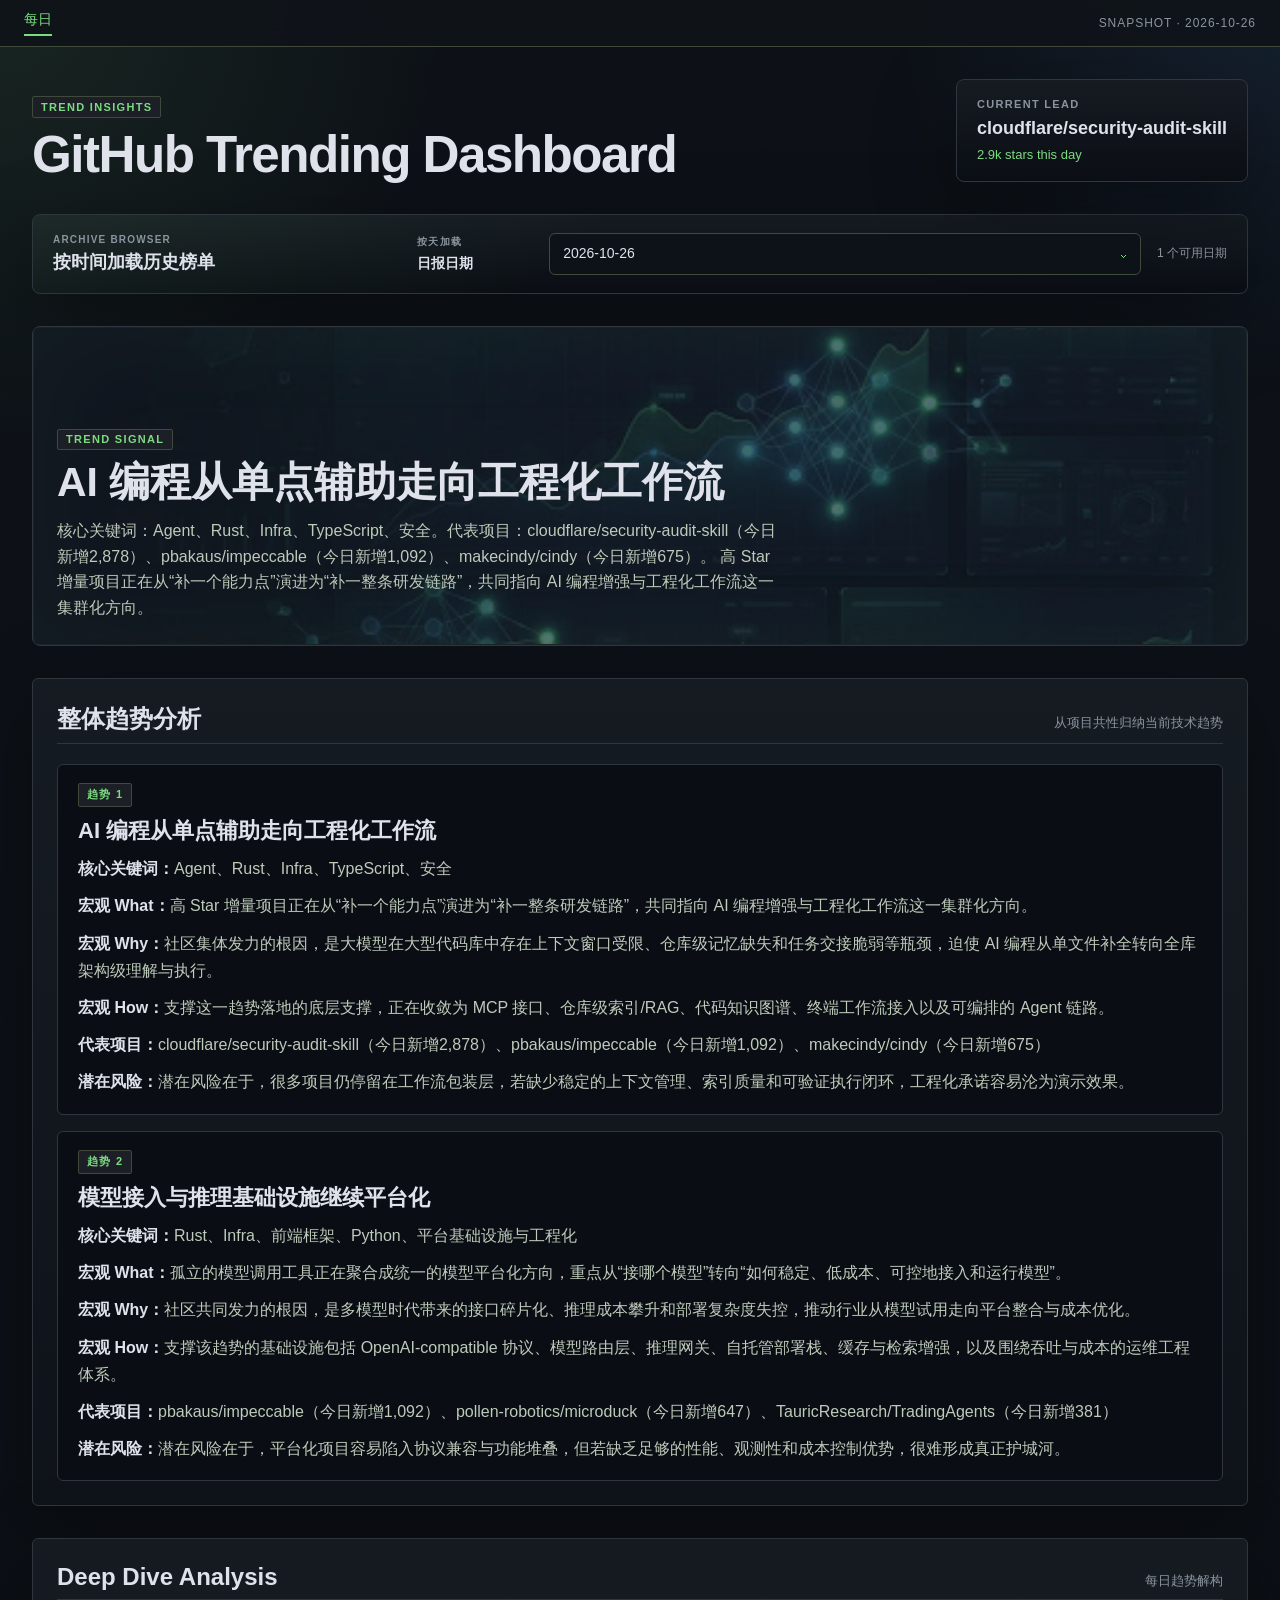
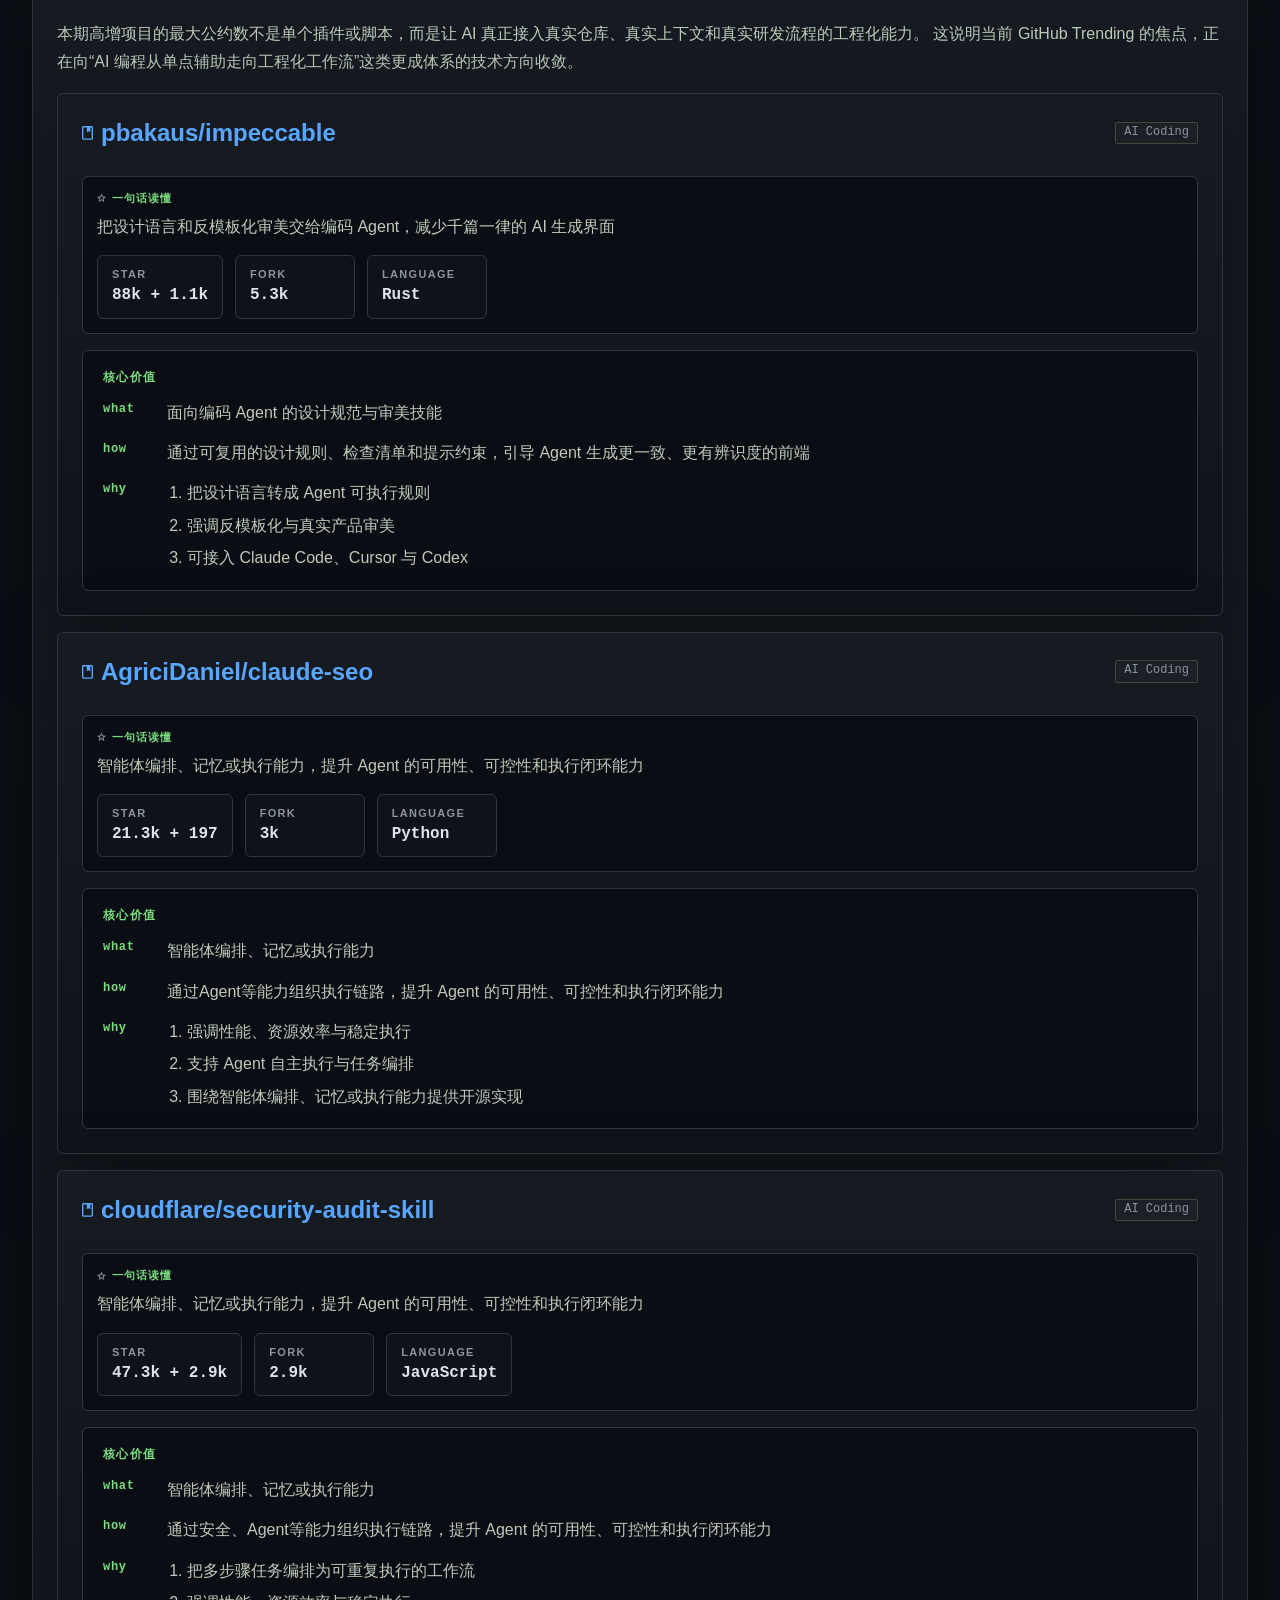
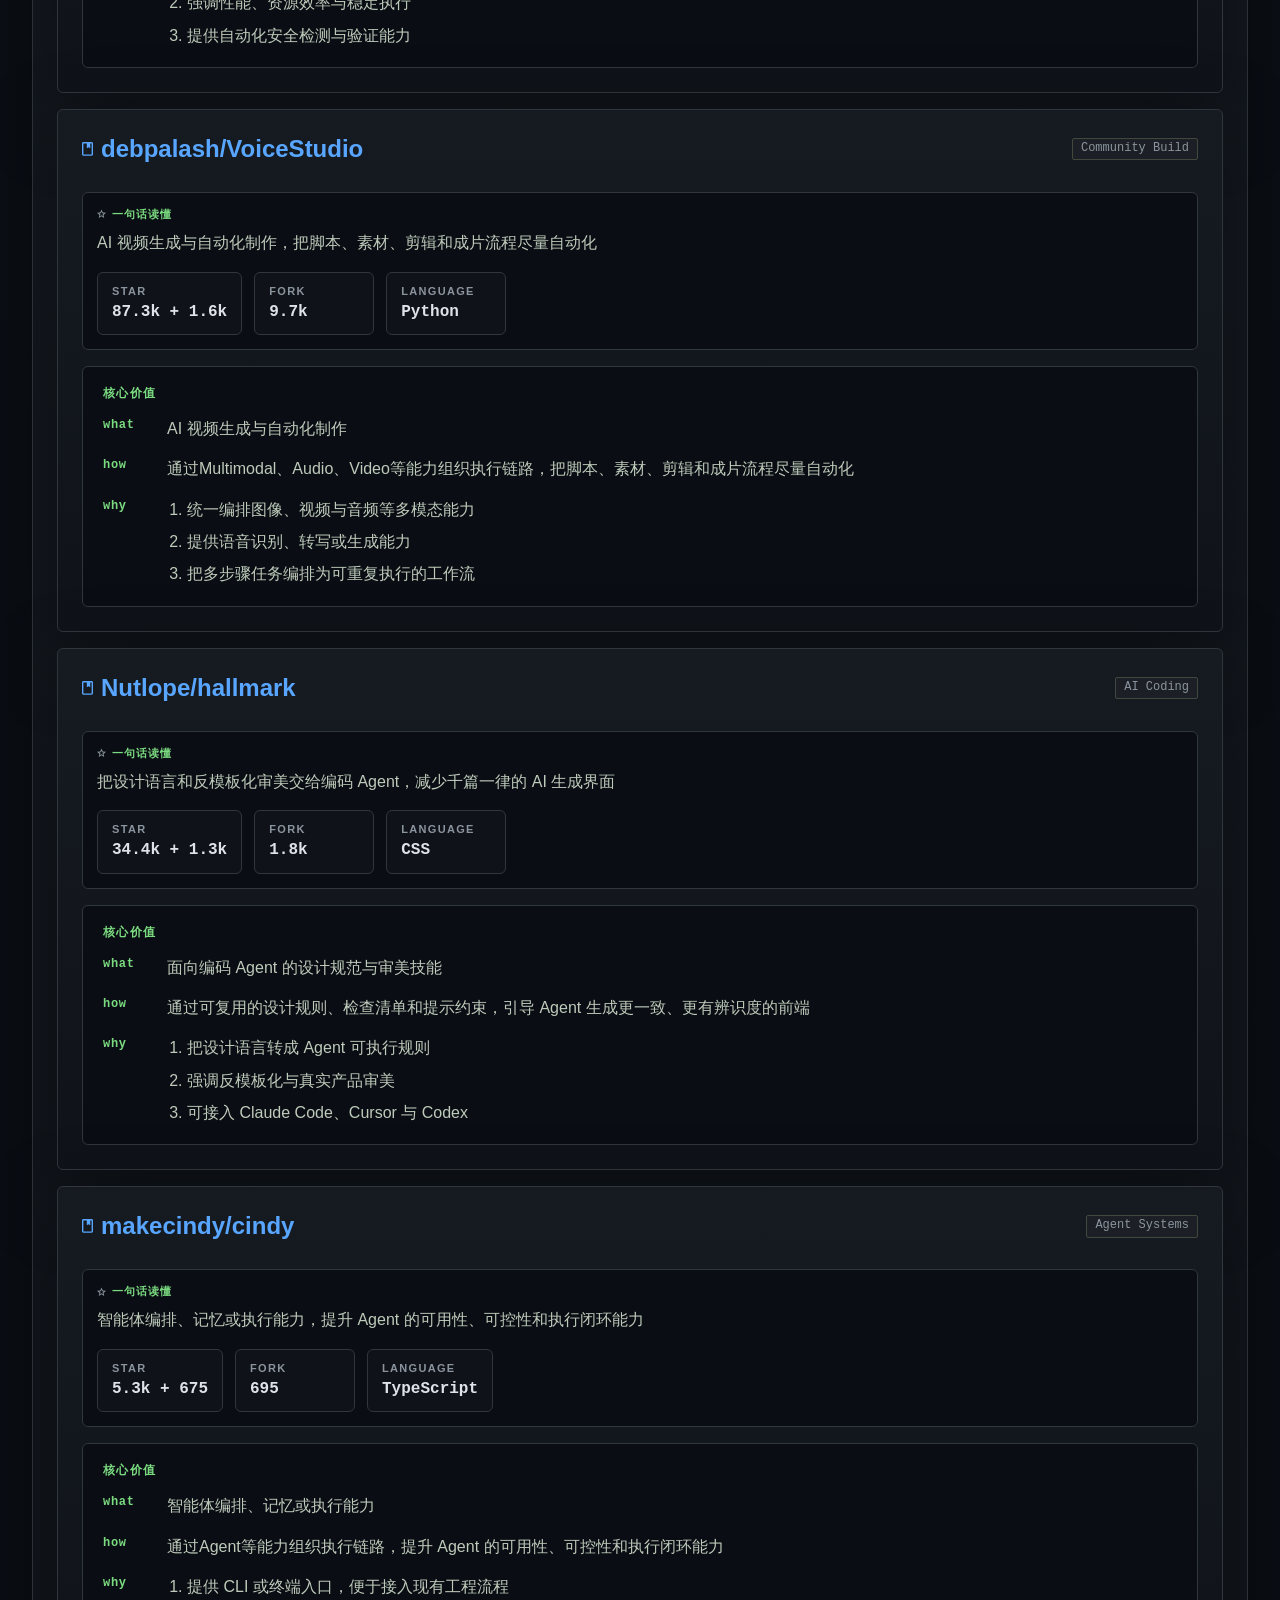
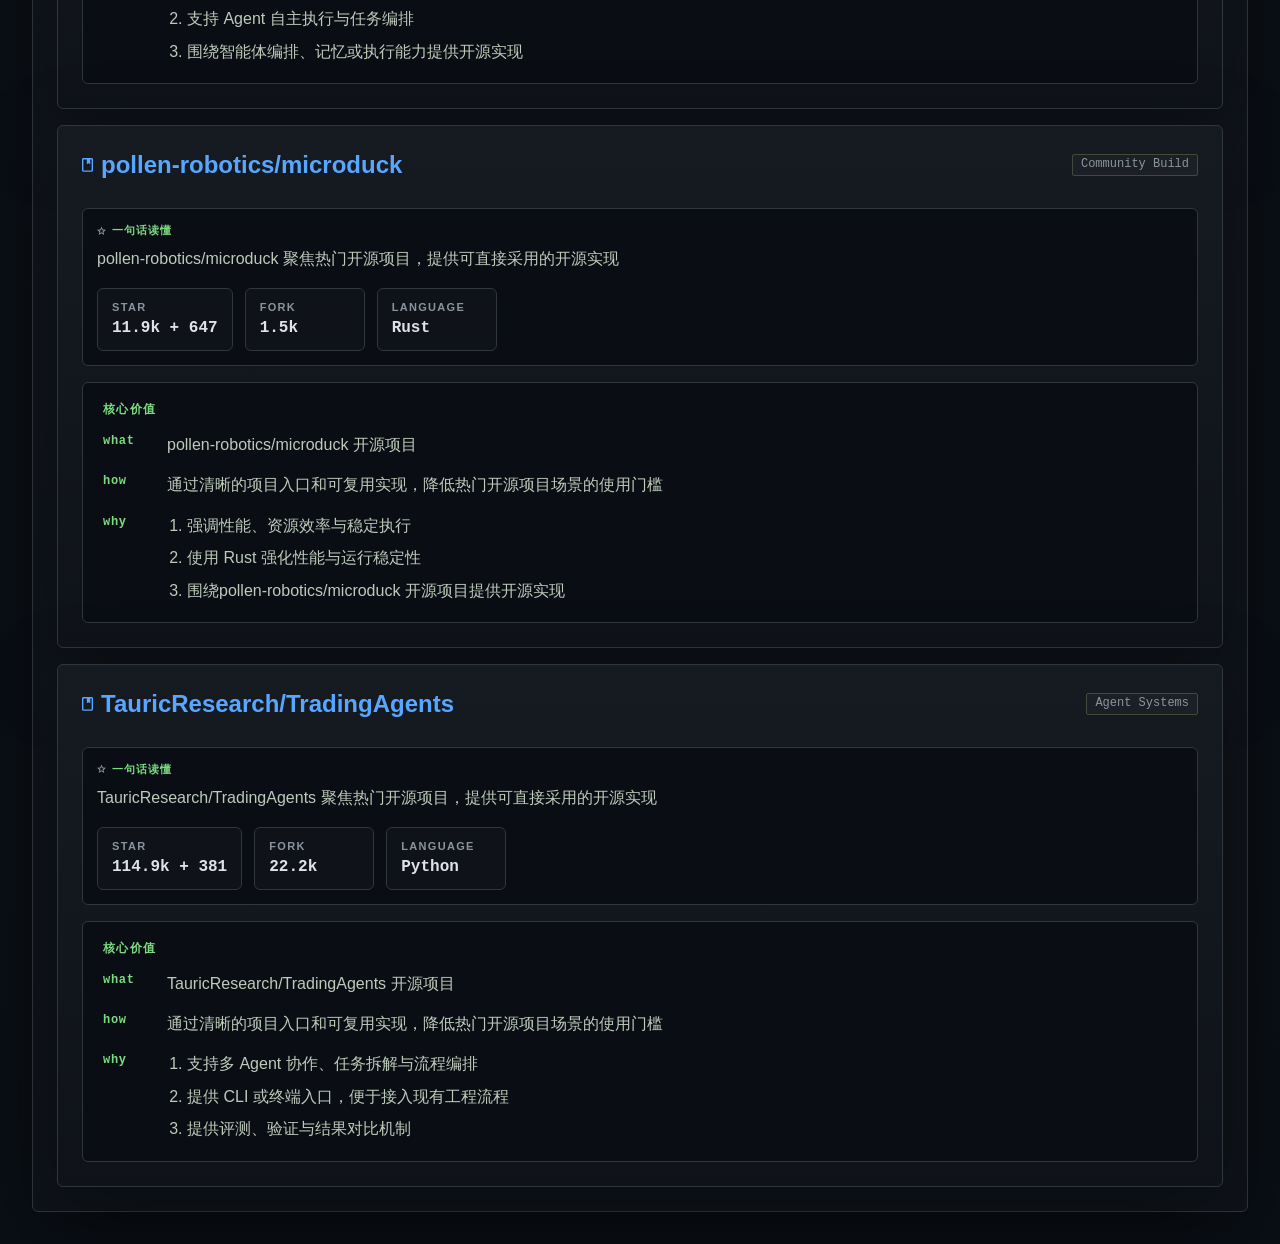
==== commit 9fbfa3d6: "delete report" ====
--- a/reports/github-trending/dashboard/index.html
+++ b/reports/github-trending/dashboard/index.html
@@ -17,7 +17,7 @@
         </button>
 
         </nav>
-        <span class="generated-at" data-generated-at>Snapshot · 2026-08-05</span>
+        <span class="generated-at" data-generated-at>Snapshot · 2026-10-26</span>
       </div>
     </header>
 
@@ -29,8 +29,8 @@
         </div>
         <div class="headline-callout">
           <span class="callout-label">Current Lead</span>
-          <strong data-current-lead>firecrawl/pdf-inspector</strong>
-          <span data-current-growth>2.5k stars this day</span>
+          <strong data-current-lead>cloudflare/security-audit-skill</strong>
+          <span data-current-growth>2.9k stars this day</span>
         </div>
       </section>
 
@@ -50,13 +50,11 @@
             <span class="sr-only">选择日报日期</span>
             <select data-date-select="daily" aria-label="选择日报日期">
 
-                    <option value="./history/2026-08-05.html?period=daily" selected>2026-08-05</option>
-
-                    <option value="./history/2026-08-04.html?period=daily">2026-08-04</option>
+                    <option value="./history/2026-10-26.html?period=daily" selected>2026-10-26</option>
 
             </select>
           </label>
-          <span class="archive-count">2 个可用日期</span>
+          <span class="archive-count">1 个可用日期</span>
         </div>
 
         </div>
@@ -66,9 +64,9 @@
     <section
       class="period-panel is-active"
       data-period-panel="daily"
-      data-lead-name="firecrawl/pdf-inspector"
-      data-lead-growth="2.5k stars this day"
-      data-snapshot-date="2026-08-05"
+      data-lead-name="cloudflare/security-audit-skill"
+      data-lead-growth="2.9k stars this day"
+      data-snapshot-date="2026-10-26"
     >
       <div class="hero-card">
         <div class="hero-visual">
@@ -77,7 +75,7 @@
         <div class="hero-copy">
           <span class="eyebrow">TREND SIGNAL</span>
           <h2>AI 编程从单点辅助走向工程化工作流</h2>
-          <p>核心关键词：Agent、Rust、AI Coding、智能体与自动化工作流、Python。代表项目：firecrawl/pdf-inspector（今日新增2,540）、zhaoxuya520/reverse-skill（今日新增2,297）、TencentCloud/TencentDB-Agent-Memory（今日新增1,111）。 高 Star 增量项目正在从“补一个能力点”演进为“补一整条研发链路”，共同指向 AI 编程增强与工程化工作流这一集群化方向。</p>
+          <p>核心关键词：Agent、Rust、Infra、TypeScript、安全。代表项目：cloudflare/security-audit-skill（今日新增2,878）、pbakaus/impeccable（今日新增1,092）、makecindy/cindy（今日新增675）。 高 Star 增量项目正在从“补一个能力点”演进为“补一整条研发链路”，共同指向 AI 编程增强与工程化工作流这一集群化方向。</p>
         </div>
       </div>
 
@@ -92,23 +90,23 @@
                 <article class="trend-card">
                   <span class="trend-index">趋势 1</span>
                   <h4>AI 编程从单点辅助走向工程化工作流</h4>
-                  <p><strong>核心关键词：</strong>Agent、Rust、AI Coding、智能体与自动化工作流、Python</p>
+                  <p><strong>核心关键词：</strong>Agent、Rust、Infra、TypeScript、安全</p>
                   <p><strong>宏观 What：</strong>高 Star 增量项目正在从“补一个能力点”演进为“补一整条研发链路”，共同指向 AI 编程增强与工程化工作流这一集群化方向。</p>
                   <p><strong>宏观 Why：</strong>社区集体发力的根因，是大模型在大型代码库中存在上下文窗口受限、仓库级记忆缺失和任务交接脆弱等瓶颈，迫使 AI 编程从单文件补全转向全库架构级理解与执行。</p>
                   <p><strong>宏观 How：</strong>支撑这一趋势落地的底层支撑，正在收敛为 MCP 接口、仓库级索引/RAG、代码知识图谱、终端工作流接入以及可编排的 Agent 链路。</p>
-                  <p><strong>代表项目：</strong>firecrawl/pdf-inspector（今日新增2,540）、zhaoxuya520/reverse-skill（今日新增2,297）、TencentCloud/TencentDB-Agent-Memory（今日新增1,111）</p>
+                  <p><strong>代表项目：</strong>cloudflare/security-audit-skill（今日新增2,878）、pbakaus/impeccable（今日新增1,092）、makecindy/cindy（今日新增675）</p>
                   <p><strong>潜在风险：</strong>潜在风险在于，很多项目仍停留在工作流包装层，若缺少稳定的上下文管理、索引质量和可验证执行闭环，工程化承诺容易沦为演示效果。</p>
                 </article>
 
                 <article class="trend-card">
                   <span class="trend-index">趋势 2</span>
-                  <h4>多模态内容生成正在产品化和流水线化</h4>
-                  <p><strong>核心关键词：</strong>Audio、Video、Agent、Python、Jupyter Notebook</p>
-                  <p><strong>宏观 What：</strong>高增项目的集群化方向，是把视频、语音、图像等离散能力重新组装为可批量生产、可自动化交付的多模态内容流水线。</p>
-                  <p><strong>宏观 Why：</strong>社区转向这一方向的核心驱动力，是单点生成工具已无法解决真实生产中的链路断裂、素材组织和人机协作效率问题，AI 内容生成因此进入工业化阶段。</p>
-                  <p><strong>宏观 How：</strong>底层支撑正在沉淀为多 Agent 协同编排、素材采集与处理链、统一的内容生产工作流、自托管运行环境以及围绕渲染/审核/发布的自动化方法论。</p>
-                  <p><strong>代表项目：</strong>lyogavin/airllm（今日新增1,711）、TencentCloud/TencentDB-Agent-Memory（今日新增1,111）、livekit/agents（今日新增432）</p>
-                  <p><strong>潜在风险：</strong>风险在于，多模态流水线项目容易因外部模型依赖、渲染成本和内容质量波动而失真，若没有稳定产能与评估机制，增长可能先于交付能力。</p>
+                  <h4>模型接入与推理基础设施继续平台化</h4>
+                  <p><strong>核心关键词：</strong>Rust、Infra、前端框架、Python、平台基础设施与工程化</p>
+                  <p><strong>宏观 What：</strong>孤立的模型调用工具正在聚合成统一的模型平台化方向，重点从“接哪个模型”转向“如何稳定、低成本、可控地接入和运行模型”。</p>
+                  <p><strong>宏观 Why：</strong>社区共同发力的根因，是多模型时代带来的接口碎片化、推理成本攀升和部署复杂度失控，推动行业从模型试用走向平台整合与成本优化。</p>
+                  <p><strong>宏观 How：</strong>支撑该趋势的基础设施包括 OpenAI-compatible 协议、模型路由层、推理网关、自托管部署栈、缓存与检索增强，以及围绕吞吐与成本的运维工程体系。</p>
+                  <p><strong>代表项目：</strong>pbakaus/impeccable（今日新增1,092）、pollen-robotics/microduck（今日新增647）、TauricResearch/TradingAgents（今日新增381）</p>
+                  <p><strong>潜在风险：</strong>潜在风险在于，平台化项目容易陷入协议兼容与功能堆叠，但若缺乏足够的性能、观测性和成本控制优势，很难形成真正护城河。</p>
                 </article>
 
         </div>
@@ -127,7 +125,7 @@
           <div class="card-heading">
             <div class="title-wrap">
               <img src="./assets/repo-icon.svg" alt="" aria-hidden="true" class="icon icon-repo">
-              <h3><a href="https://github.com/zhaoxuya520/reverse-skill" target="_blank" rel="noreferrer">zhaoxuya520/reverse-skill</a></h3>
+              <h3><a href="https://github.com/pbakaus/impeccable" target="_blank" rel="noreferrer">pbakaus/impeccable</a></h3>
             </div>
             <span class="chip">AI Coding</span>
           </div>
@@ -136,56 +134,172 @@
               <img src="./assets/spark-icon.svg" alt="" aria-hidden="true" class="icon icon-spark">
               <span>一句话读懂</span>
             </div>
-            <p>开源 AI 渗透测试 Agent，自动发现、验证并辅助修复漏洞</p>
-            <div class="meta-row">
-
-              <div class="meta-pill">
-                <span class="meta-label">Star</span>
-                <strong class="meta-value">17.9k + 2.3k</strong>
-              </div>
-
-              <div class="meta-pill">
-                <span class="meta-label">Fork</span>
-                <strong class="meta-value">2.5k</strong>
-              </div>
-
-              <div class="meta-pill">
-                <span class="meta-label">Language</span>
-                <strong class="meta-value">PowerShell</strong>
-              </div>
-
-            </div>
-          </div>
-          <div class="core-value-panel">
-            <span class="core-value-label">核心价值</span>
-            <ul class="core-value-list">
-
-              <li class="core-value-item">
-                <strong class="core-value-key">what</strong>
-                <span>自动执行真实攻击验证的开源 AI 渗透测试 Agent</span>
-              </li>
-
-              <li class="core-value-item">
-                <strong class="core-value-key">how</strong>
-                <span>让多 Agent 在隔离环境中运行侦察、利用和 PoC 验证，并把结果接入开发流程</span>
-              </li>
-
-              <li class="core-value-item">
-                <strong class="core-value-key">why</strong>
-                <ol class="highlight-list">
-                  <li>自动执行侦察、利用与漏洞验证</li><li>生成可复现 PoC、修复建议与补丁</li><li>支持 CI/CD 安全扫描与报告输出</li>
-                </ol>
-              </li>
-
-            </ul>
-          </div>
-        </article>
-
-        <article class="deep-card">
-          <div class="card-heading">
-            <div class="title-wrap">
-              <img src="./assets/repo-icon.svg" alt="" aria-hidden="true" class="icon icon-repo">
-              <h3><a href="https://github.com/lyogavin/airllm" target="_blank" rel="noreferrer">lyogavin/airllm</a></h3>
+            <p>把设计语言和反模板化审美交给编码 Agent，减少千篇一律的 AI 生成界面</p>
+            <div class="meta-row">
+
+              <div class="meta-pill">
+                <span class="meta-label">Star</span>
+                <strong class="meta-value">88k + 1.1k</strong>
+              </div>
+
+              <div class="meta-pill">
+                <span class="meta-label">Fork</span>
+                <strong class="meta-value">5.3k</strong>
+              </div>
+
+              <div class="meta-pill">
+                <span class="meta-label">Language</span>
+                <strong class="meta-value">Rust</strong>
+              </div>
+
+            </div>
+          </div>
+          <div class="core-value-panel">
+            <span class="core-value-label">核心价值</span>
+            <ul class="core-value-list">
+
+              <li class="core-value-item">
+                <strong class="core-value-key">what</strong>
+                <span>面向编码 Agent 的设计规范与审美技能</span>
+              </li>
+
+              <li class="core-value-item">
+                <strong class="core-value-key">how</strong>
+                <span>通过可复用的设计规则、检查清单和提示约束，引导 Agent 生成更一致、更有辨识度的前端</span>
+              </li>
+
+              <li class="core-value-item">
+                <strong class="core-value-key">why</strong>
+                <ol class="highlight-list">
+                  <li>把设计语言转成 Agent 可执行规则</li><li>强调反模板化与真实产品审美</li><li>可接入 Claude Code、Cursor 与 Codex</li>
+                </ol>
+              </li>
+
+            </ul>
+          </div>
+        </article>
+
+        <article class="deep-card">
+          <div class="card-heading">
+            <div class="title-wrap">
+              <img src="./assets/repo-icon.svg" alt="" aria-hidden="true" class="icon icon-repo">
+              <h3><a href="https://github.com/AgriciDaniel/claude-seo" target="_blank" rel="noreferrer">AgriciDaniel/claude-seo</a></h3>
+            </div>
+            <span class="chip">AI Coding</span>
+          </div>
+          <div class="insight-panel">
+            <div class="insight-title">
+              <img src="./assets/spark-icon.svg" alt="" aria-hidden="true" class="icon icon-spark">
+              <span>一句话读懂</span>
+            </div>
+            <p>智能体编排、记忆或执行能力，提升 Agent 的可用性、可控性和执行闭环能力</p>
+            <div class="meta-row">
+
+              <div class="meta-pill">
+                <span class="meta-label">Star</span>
+                <strong class="meta-value">21.3k + 197</strong>
+              </div>
+
+              <div class="meta-pill">
+                <span class="meta-label">Fork</span>
+                <strong class="meta-value">3k</strong>
+              </div>
+
+              <div class="meta-pill">
+                <span class="meta-label">Language</span>
+                <strong class="meta-value">Python</strong>
+              </div>
+
+            </div>
+          </div>
+          <div class="core-value-panel">
+            <span class="core-value-label">核心价值</span>
+            <ul class="core-value-list">
+
+              <li class="core-value-item">
+                <strong class="core-value-key">what</strong>
+                <span>智能体编排、记忆或执行能力</span>
+              </li>
+
+              <li class="core-value-item">
+                <strong class="core-value-key">how</strong>
+                <span>通过Agent等能力组织执行链路，提升 Agent 的可用性、可控性和执行闭环能力</span>
+              </li>
+
+              <li class="core-value-item">
+                <strong class="core-value-key">why</strong>
+                <ol class="highlight-list">
+                  <li>强调性能、资源效率与稳定执行</li><li>支持 Agent 自主执行与任务编排</li><li>围绕智能体编排、记忆或执行能力提供开源实现</li>
+                </ol>
+              </li>
+
+            </ul>
+          </div>
+        </article>
+
+        <article class="deep-card">
+          <div class="card-heading">
+            <div class="title-wrap">
+              <img src="./assets/repo-icon.svg" alt="" aria-hidden="true" class="icon icon-repo">
+              <h3><a href="https://github.com/cloudflare/security-audit-skill" target="_blank" rel="noreferrer">cloudflare/security-audit-skill</a></h3>
+            </div>
+            <span class="chip">AI Coding</span>
+          </div>
+          <div class="insight-panel">
+            <div class="insight-title">
+              <img src="./assets/spark-icon.svg" alt="" aria-hidden="true" class="icon icon-spark">
+              <span>一句话读懂</span>
+            </div>
+            <p>智能体编排、记忆或执行能力，提升 Agent 的可用性、可控性和执行闭环能力</p>
+            <div class="meta-row">
+
+              <div class="meta-pill">
+                <span class="meta-label">Star</span>
+                <strong class="meta-value">47.3k + 2.9k</strong>
+              </div>
+
+              <div class="meta-pill">
+                <span class="meta-label">Fork</span>
+                <strong class="meta-value">2.9k</strong>
+              </div>
+
+              <div class="meta-pill">
+                <span class="meta-label">Language</span>
+                <strong class="meta-value">JavaScript</strong>
+              </div>
+
+            </div>
+          </div>
+          <div class="core-value-panel">
+            <span class="core-value-label">核心价值</span>
+            <ul class="core-value-list">
+
+              <li class="core-value-item">
+                <strong class="core-value-key">what</strong>
+                <span>智能体编排、记忆或执行能力</span>
+              </li>
+
+              <li class="core-value-item">
+                <strong class="core-value-key">how</strong>
+                <span>通过安全、Agent等能力组织执行链路，提升 Agent 的可用性、可控性和执行闭环能力</span>
+              </li>
+
+              <li class="core-value-item">
+                <strong class="core-value-key">why</strong>
+                <ol class="highlight-list">
+                  <li>把多步骤任务编排为可重复执行的工作流</li><li>强调性能、资源效率与稳定执行</li><li>提供自动化安全检测与验证能力</li>
+                </ol>
+              </li>
+
+            </ul>
+          </div>
+        </article>
+
+        <article class="deep-card">
+          <div class="card-heading">
+            <div class="title-wrap">
+              <img src="./assets/repo-icon.svg" alt="" aria-hidden="true" class="icon icon-repo">
+              <h3><a href="https://github.com/debpalash/VoiceStudio" target="_blank" rel="noreferrer">debpalash/VoiceStudio</a></h3>
             </div>
             <span class="chip">Community Build</span>
           </div>
@@ -194,56 +308,56 @@
               <img src="./assets/spark-icon.svg" alt="" aria-hidden="true" class="icon icon-spark">
               <span>一句话读懂</span>
             </div>
-            <p>围绕AI 开源项目提供可直接使用的开源实现</p>
-            <div class="meta-row">
-
-              <div class="meta-pill">
-                <span class="meta-label">Star</span>
-                <strong class="meta-value">28.4k + 1.7k</strong>
-              </div>
-
-              <div class="meta-pill">
-                <span class="meta-label">Fork</span>
-                <strong class="meta-value">3.1k</strong>
-              </div>
-
-              <div class="meta-pill">
-                <span class="meta-label">Language</span>
-                <strong class="meta-value">Jupyter Notebook</strong>
-              </div>
-
-            </div>
-          </div>
-          <div class="core-value-panel">
-            <span class="core-value-label">核心价值</span>
-            <ul class="core-value-list">
-
-              <li class="core-value-item">
-                <strong class="core-value-key">what</strong>
-                <span>AI 开源项目工具</span>
-              </li>
-
-              <li class="core-value-item">
-                <strong class="core-value-key">how</strong>
-                <span>通过可复用组件和标准化入口，把AI 开源项目接入真实工作流</span>
-              </li>
-
-              <li class="core-value-item">
-                <strong class="core-value-key">why</strong>
-                <ol class="highlight-list">
-                  <li>覆盖推理服务、网关与部署运维链路</li><li>围绕AI 开源项目工具提供开源实现</li><li>针对AI 开源项目从概念走向落地时的工程化与执行问题优化使用流程</li>
-                </ol>
-              </li>
-
-            </ul>
-          </div>
-        </article>
-
-        <article class="deep-card">
-          <div class="card-heading">
-            <div class="title-wrap">
-              <img src="./assets/repo-icon.svg" alt="" aria-hidden="true" class="icon icon-repo">
-              <h3><a href="https://github.com/TencentCloud/TencentDB-Agent-Memory" target="_blank" rel="noreferrer">TencentCloud/TencentDB-Agent-Memory</a></h3>
+            <p>AI 视频生成与自动化制作，把脚本、素材、剪辑和成片流程尽量自动化</p>
+            <div class="meta-row">
+
+              <div class="meta-pill">
+                <span class="meta-label">Star</span>
+                <strong class="meta-value">87.3k + 1.6k</strong>
+              </div>
+
+              <div class="meta-pill">
+                <span class="meta-label">Fork</span>
+                <strong class="meta-value">9.7k</strong>
+              </div>
+
+              <div class="meta-pill">
+                <span class="meta-label">Language</span>
+                <strong class="meta-value">Python</strong>
+              </div>
+
+            </div>
+          </div>
+          <div class="core-value-panel">
+            <span class="core-value-label">核心价值</span>
+            <ul class="core-value-list">
+
+              <li class="core-value-item">
+                <strong class="core-value-key">what</strong>
+                <span>AI 视频生成与自动化制作</span>
+              </li>
+
+              <li class="core-value-item">
+                <strong class="core-value-key">how</strong>
+                <span>通过Multimodal、Audio、Video等能力组织执行链路，把脚本、素材、剪辑和成片流程尽量自动化</span>
+              </li>
+
+              <li class="core-value-item">
+                <strong class="core-value-key">why</strong>
+                <ol class="highlight-list">
+                  <li>统一编排图像、视频与音频等多模态能力</li><li>提供语音识别、转写或生成能力</li><li>把多步骤任务编排为可重复执行的工作流</li>
+                </ol>
+              </li>
+
+            </ul>
+          </div>
+        </article>
+
+        <article class="deep-card">
+          <div class="card-heading">
+            <div class="title-wrap">
+              <img src="./assets/repo-icon.svg" alt="" aria-hidden="true" class="icon icon-repo">
+              <h3><a href="https://github.com/Nutlope/hallmark" target="_blank" rel="noreferrer">Nutlope/hallmark</a></h3>
             </div>
             <span class="chip">AI Coding</span>
           </div>
@@ -252,17 +366,75 @@
               <img src="./assets/spark-icon.svg" alt="" aria-hidden="true" class="icon icon-spark">
               <span>一句话读懂</span>
             </div>
+            <p>把设计语言和反模板化审美交给编码 Agent，减少千篇一律的 AI 生成界面</p>
+            <div class="meta-row">
+
+              <div class="meta-pill">
+                <span class="meta-label">Star</span>
+                <strong class="meta-value">34.4k + 1.3k</strong>
+              </div>
+
+              <div class="meta-pill">
+                <span class="meta-label">Fork</span>
+                <strong class="meta-value">1.8k</strong>
+              </div>
+
+              <div class="meta-pill">
+                <span class="meta-label">Language</span>
+                <strong class="meta-value">CSS</strong>
+              </div>
+
+            </div>
+          </div>
+          <div class="core-value-panel">
+            <span class="core-value-label">核心价值</span>
+            <ul class="core-value-list">
+
+              <li class="core-value-item">
+                <strong class="core-value-key">what</strong>
+                <span>面向编码 Agent 的设计规范与审美技能</span>
+              </li>
+
+              <li class="core-value-item">
+                <strong class="core-value-key">how</strong>
+                <span>通过可复用的设计规则、检查清单和提示约束，引导 Agent 生成更一致、更有辨识度的前端</span>
+              </li>
+
+              <li class="core-value-item">
+                <strong class="core-value-key">why</strong>
+                <ol class="highlight-list">
+                  <li>把设计语言转成 Agent 可执行规则</li><li>强调反模板化与真实产品审美</li><li>可接入 Claude Code、Cursor 与 Codex</li>
+                </ol>
+              </li>
+
+            </ul>
+          </div>
+        </article>
+
+        <article class="deep-card">
+          <div class="card-heading">
+            <div class="title-wrap">
+              <img src="./assets/repo-icon.svg" alt="" aria-hidden="true" class="icon icon-repo">
+              <h3><a href="https://github.com/makecindy/cindy" target="_blank" rel="noreferrer">makecindy/cindy</a></h3>
+            </div>
+            <span class="chip">Agent Systems</span>
+          </div>
+          <div class="insight-panel">
+            <div class="insight-title">
+              <img src="./assets/spark-icon.svg" alt="" aria-hidden="true" class="icon icon-spark">
+              <span>一句话读懂</span>
+            </div>
             <p>智能体编排、记忆或执行能力，提升 Agent 的可用性、可控性和执行闭环能力</p>
             <div class="meta-row">
 
               <div class="meta-pill">
                 <span class="meta-label">Star</span>
-                <strong class="meta-value">13.6k + 1.1k</strong>
-              </div>
-
-              <div class="meta-pill">
-                <span class="meta-label">Fork</span>
-                <strong class="meta-value">1.3k</strong>
+                <strong class="meta-value">5.3k + 675</strong>
+              </div>
+
+              <div class="meta-pill">
+                <span class="meta-label">Fork</span>
+                <strong class="meta-value">695</strong>
               </div>
 
               <div class="meta-pill">
@@ -283,160 +455,102 @@
 
               <li class="core-value-item">
                 <strong class="core-value-key">how</strong>
-                <span>通过Agent、Evaluation等能力组织执行链路，提升 Agent 的可用性、可控性和执行闭环能力</span>
-              </li>
-
-              <li class="core-value-item">
-                <strong class="core-value-key">why</strong>
-                <ol class="highlight-list">
-                  <li>把多步骤任务编排为可重复执行的工作流</li><li>提供评测、验证与结果对比机制</li><li>持续管理仓库与任务上下文</li>
-                </ol>
-              </li>
-
-            </ul>
-          </div>
-        </article>
-
-        <article class="deep-card">
-          <div class="card-heading">
-            <div class="title-wrap">
-              <img src="./assets/repo-icon.svg" alt="" aria-hidden="true" class="icon icon-repo">
-              <h3><a href="https://github.com/esengine/DeepSeek-Reasonix" target="_blank" rel="noreferrer">esengine/DeepSeek-Reasonix</a></h3>
-            </div>
-            <span class="chip">AI Coding</span>
-          </div>
-          <div class="insight-panel">
-            <div class="insight-title">
-              <img src="./assets/spark-icon.svg" alt="" aria-hidden="true" class="icon icon-spark">
-              <span>一句话读懂</span>
-            </div>
-            <p>AI 编码、代码理解与开发工作流，让 AI 真正接入真实仓库、代码上下文和研发流程</p>
-            <div class="meta-row">
-
-              <div class="meta-pill">
-                <span class="meta-label">Star</span>
-                <strong class="meta-value">30.8k + 922</strong>
-              </div>
-
-              <div class="meta-pill">
-                <span class="meta-label">Fork</span>
-                <strong class="meta-value">2k</strong>
-              </div>
-
-              <div class="meta-pill">
-                <span class="meta-label">Language</span>
-                <strong class="meta-value">Go</strong>
-              </div>
-
-            </div>
-          </div>
-          <div class="core-value-panel">
-            <span class="core-value-label">核心价值</span>
-            <ul class="core-value-list">
-
-              <li class="core-value-item">
-                <strong class="core-value-key">what</strong>
-                <span>AI 编码、代码理解与开发工作流</span>
-              </li>
-
-              <li class="core-value-item">
-                <strong class="core-value-key">how</strong>
-                <span>通过AI Coding、Agent等能力组织执行链路，让 AI 真正接入真实仓库、代码上下文和研发流程</span>
-              </li>
-
-              <li class="core-value-item">
-                <strong class="core-value-key">why</strong>
-                <ol class="highlight-list">
-                  <li>兼容 OpenAI 接口以降低模型迁移成本</li><li>把多步骤任务编排为可重复执行的工作流</li><li>提供 CLI 或终端入口，便于接入现有工程流程</li>
-                </ol>
-              </li>
-
-            </ul>
-          </div>
-        </article>
-
-        <article class="deep-card">
-          <div class="card-heading">
-            <div class="title-wrap">
-              <img src="./assets/repo-icon.svg" alt="" aria-hidden="true" class="icon icon-repo">
-              <h3><a href="https://github.com/obra/superpowers" target="_blank" rel="noreferrer">obra/superpowers</a></h3>
-            </div>
-            <span class="chip">AI Coding</span>
-          </div>
-          <div class="insight-panel">
-            <div class="insight-title">
-              <img src="./assets/spark-icon.svg" alt="" aria-hidden="true" class="icon icon-spark">
-              <span>一句话读懂</span>
-            </div>
-            <p>智能体编排、记忆或执行能力，提升 Agent 的可用性、可控性和执行闭环能力</p>
-            <div class="meta-row">
-
-              <div class="meta-pill">
-                <span class="meta-label">Star</span>
-                <strong class="meta-value">266.5k + 653</strong>
-              </div>
-
-              <div class="meta-pill">
-                <span class="meta-label">Fork</span>
-                <strong class="meta-value">23.8k</strong>
-              </div>
-
-              <div class="meta-pill">
-                <span class="meta-label">Language</span>
-                <strong class="meta-value">Shell</strong>
-              </div>
-
-            </div>
-          </div>
-          <div class="core-value-panel">
-            <span class="core-value-label">核心价值</span>
-            <ul class="core-value-list">
-
-              <li class="core-value-item">
-                <strong class="core-value-key">what</strong>
-                <span>智能体编排、记忆或执行能力</span>
-              </li>
-
-              <li class="core-value-item">
-                <strong class="core-value-key">how</strong>
-                <span>通过Agent、AI Coding等能力组织执行链路，提升 Agent 的可用性、可控性和执行闭环能力</span>
-              </li>
-
-              <li class="core-value-item">
-                <strong class="core-value-key">why</strong>
-                <ol class="highlight-list">
-                  <li>提供 CLI 或终端入口，便于接入现有工程流程</li><li>通过 MCP、CLI 或 IDE 接入开发流程</li><li>支持 Agent 自主执行与任务编排</li>
-                </ol>
-              </li>
-
-            </ul>
-          </div>
-        </article>
-
-        <article class="deep-card">
-          <div class="card-heading">
-            <div class="title-wrap">
-              <img src="./assets/repo-icon.svg" alt="" aria-hidden="true" class="icon icon-repo">
-              <h3><a href="https://github.com/browser-use/video-use" target="_blank" rel="noreferrer">browser-use/video-use</a></h3>
-            </div>
-            <span class="chip">AI Coding</span>
-          </div>
-          <div class="insight-panel">
-            <div class="insight-title">
-              <img src="./assets/spark-icon.svg" alt="" aria-hidden="true" class="icon icon-spark">
-              <span>一句话读懂</span>
-            </div>
-            <p>AI 视频生成与自动化制作，把脚本、素材、剪辑和成片流程尽量自动化</p>
-            <div class="meta-row">
-
-              <div class="meta-pill">
-                <span class="meta-label">Star</span>
-                <strong class="meta-value">19.3k + 320</strong>
-              </div>
-
-              <div class="meta-pill">
-                <span class="meta-label">Fork</span>
-                <strong class="meta-value">2.4k</strong>
+                <span>通过Agent等能力组织执行链路，提升 Agent 的可用性、可控性和执行闭环能力</span>
+              </li>
+
+              <li class="core-value-item">
+                <strong class="core-value-key">why</strong>
+                <ol class="highlight-list">
+                  <li>提供 CLI 或终端入口，便于接入现有工程流程</li><li>支持 Agent 自主执行与任务编排</li><li>围绕智能体编排、记忆或执行能力提供开源实现</li>
+                </ol>
+              </li>
+
+            </ul>
+          </div>
+        </article>
+
+        <article class="deep-card">
+          <div class="card-heading">
+            <div class="title-wrap">
+              <img src="./assets/repo-icon.svg" alt="" aria-hidden="true" class="icon icon-repo">
+              <h3><a href="https://github.com/pollen-robotics/microduck" target="_blank" rel="noreferrer">pollen-robotics/microduck</a></h3>
+            </div>
+            <span class="chip">Community Build</span>
+          </div>
+          <div class="insight-panel">
+            <div class="insight-title">
+              <img src="./assets/spark-icon.svg" alt="" aria-hidden="true" class="icon icon-spark">
+              <span>一句话读懂</span>
+            </div>
+            <p>pollen-robotics/microduck 聚焦热门开源项目，提供可直接采用的开源实现</p>
+            <div class="meta-row">
+
+              <div class="meta-pill">
+                <span class="meta-label">Star</span>
+                <strong class="meta-value">11.9k + 647</strong>
+              </div>
+
+              <div class="meta-pill">
+                <span class="meta-label">Fork</span>
+                <strong class="meta-value">1.5k</strong>
+              </div>
+
+              <div class="meta-pill">
+                <span class="meta-label">Language</span>
+                <strong class="meta-value">Rust</strong>
+              </div>
+
+            </div>
+          </div>
+          <div class="core-value-panel">
+            <span class="core-value-label">核心价值</span>
+            <ul class="core-value-list">
+
+              <li class="core-value-item">
+                <strong class="core-value-key">what</strong>
+                <span>pollen-robotics/microduck 开源项目</span>
+              </li>
+
+              <li class="core-value-item">
+                <strong class="core-value-key">how</strong>
+                <span>通过清晰的项目入口和可复用实现，降低热门开源项目场景的使用门槛</span>
+              </li>
+
+              <li class="core-value-item">
+                <strong class="core-value-key">why</strong>
+                <ol class="highlight-list">
+                  <li>强调性能、资源效率与稳定执行</li><li>使用 Rust 强化性能与运行稳定性</li><li>围绕pollen-robotics/microduck 开源项目提供开源实现</li>
+                </ol>
+              </li>
+
+            </ul>
+          </div>
+        </article>
+
+        <article class="deep-card">
+          <div class="card-heading">
+            <div class="title-wrap">
+              <img src="./assets/repo-icon.svg" alt="" aria-hidden="true" class="icon icon-repo">
+              <h3><a href="https://github.com/TauricResearch/TradingAgents" target="_blank" rel="noreferrer">TauricResearch/TradingAgents</a></h3>
+            </div>
+            <span class="chip">Agent Systems</span>
+          </div>
+          <div class="insight-panel">
+            <div class="insight-title">
+              <img src="./assets/spark-icon.svg" alt="" aria-hidden="true" class="icon icon-spark">
+              <span>一句话读懂</span>
+            </div>
+            <p>TauricResearch/TradingAgents 聚焦热门开源项目，提供可直接采用的开源实现</p>
+            <div class="meta-row">
+
+              <div class="meta-pill">
+                <span class="meta-label">Star</span>
+                <strong class="meta-value">114.9k + 381</strong>
+              </div>
+
+              <div class="meta-pill">
+                <span class="meta-label">Fork</span>
+                <strong class="meta-value">22.2k</strong>
               </div>
 
               <div class="meta-pill">
@@ -452,65 +566,7 @@
 
               <li class="core-value-item">
                 <strong class="core-value-key">what</strong>
-                <span>AI 视频生成与自动化制作</span>
-              </li>
-
-              <li class="core-value-item">
-                <strong class="core-value-key">how</strong>
-                <span>通过Video等能力组织执行链路，把脚本、素材、剪辑和成片流程尽量自动化</span>
-              </li>
-
-              <li class="core-value-item">
-                <strong class="core-value-key">why</strong>
-                <ol class="highlight-list">
-                  <li>为 Agent 提供浏览器自动化与网页操作能力</li><li>串联素材、剪辑、渲染与发布流程</li><li>统一编排图像、视频与音频能力</li>
-                </ol>
-              </li>
-
-            </ul>
-          </div>
-        </article>
-
-        <article class="deep-card">
-          <div class="card-heading">
-            <div class="title-wrap">
-              <img src="./assets/repo-icon.svg" alt="" aria-hidden="true" class="icon icon-repo">
-              <h3><a href="https://github.com/firecrawl/pdf-inspector" target="_blank" rel="noreferrer">firecrawl/pdf-inspector</a></h3>
-            </div>
-            <span class="chip">Infra</span>
-          </div>
-          <div class="insight-panel">
-            <div class="insight-title">
-              <img src="./assets/spark-icon.svg" alt="" aria-hidden="true" class="icon icon-spark">
-              <span>一句话读懂</span>
-            </div>
-            <p>firecrawl/pdf-inspector 聚焦热门开源项目，提供可直接采用的开源实现</p>
-            <div class="meta-row">
-
-              <div class="meta-pill">
-                <span class="meta-label">Star</span>
-                <strong class="meta-value">10k + 2.5k</strong>
-              </div>
-
-              <div class="meta-pill">
-                <span class="meta-label">Fork</span>
-                <strong class="meta-value">660</strong>
-              </div>
-
-              <div class="meta-pill">
-                <span class="meta-label">Language</span>
-                <strong class="meta-value">Rust</strong>
-              </div>
-
-            </div>
-          </div>
-          <div class="core-value-panel">
-            <span class="core-value-label">核心价值</span>
-            <ul class="core-value-list">
-
-              <li class="core-value-item">
-                <strong class="core-value-key">what</strong>
-                <span>firecrawl/pdf-inspector 开源项目</span>
+                <span>TauricResearch/TradingAgents 开源项目</span>
               </li>
 
               <li class="core-value-item">
@@ -521,65 +577,7 @@
               <li class="core-value-item">
                 <strong class="core-value-key">why</strong>
                 <ol class="highlight-list">
-                  <li>强调性能、资源效率与稳定执行</li><li>使用 Rust 强化性能与运行稳定性</li><li>围绕firecrawl/pdf-inspector 开源项目提供开源实现</li>
-                </ol>
-              </li>
-
-            </ul>
-          </div>
-        </article>
-
-        <article class="deep-card">
-          <div class="card-heading">
-            <div class="title-wrap">
-              <img src="./assets/repo-icon.svg" alt="" aria-hidden="true" class="icon icon-repo">
-              <h3><a href="https://github.com/microsoft/generative-ai-for-beginners" target="_blank" rel="noreferrer">microsoft/generative-ai-for-beginners</a></h3>
-            </div>
-            <span class="chip">Community Build</span>
-          </div>
-          <div class="insight-panel">
-            <div class="insight-title">
-              <img src="./assets/spark-icon.svg" alt="" aria-hidden="true" class="icon icon-spark">
-              <span>一句话读懂</span>
-            </div>
-            <p>microsoft/generative-ai-for-beginners 聚焦热门开源项目，提供可直接采用的开源实现</p>
-            <div class="meta-row">
-
-              <div class="meta-pill">
-                <span class="meta-label">Star</span>
-                <strong class="meta-value">116.3k + 783</strong>
-              </div>
-
-              <div class="meta-pill">
-                <span class="meta-label">Fork</span>
-                <strong class="meta-value">61.5k</strong>
-              </div>
-
-              <div class="meta-pill">
-                <span class="meta-label">Language</span>
-                <strong class="meta-value">Jupyter Notebook</strong>
-              </div>
-
-            </div>
-          </div>
-          <div class="core-value-panel">
-            <span class="core-value-label">核心价值</span>
-            <ul class="core-value-list">
-
-              <li class="core-value-item">
-                <strong class="core-value-key">what</strong>
-                <span>microsoft/generative-ai-for-beginners 开源项目</span>
-              </li>
-
-              <li class="core-value-item">
-                <strong class="core-value-key">how</strong>
-                <span>通过清晰的项目入口和可复用实现，降低热门开源项目场景的使用门槛</span>
-              </li>
-
-              <li class="core-value-item">
-                <strong class="core-value-key">why</strong>
-                <ol class="highlight-list">
-                  <li>围绕microsoft/generative-ai-for-beginners 开源项目提供开源实现</li><li>针对具体场景里的效率、协作或工程落地问题优化使用流程</li><li>以 Jupyter Notebook 构建可复用的工程入口</li>
+                  <li>支持多 Agent 协作、任务拆解与流程编排</li><li>提供 CLI 或终端入口，便于接入现有工程流程</li><li>提供评测、验证与结果对比机制</li>
                 </ol>
               </li>
 
